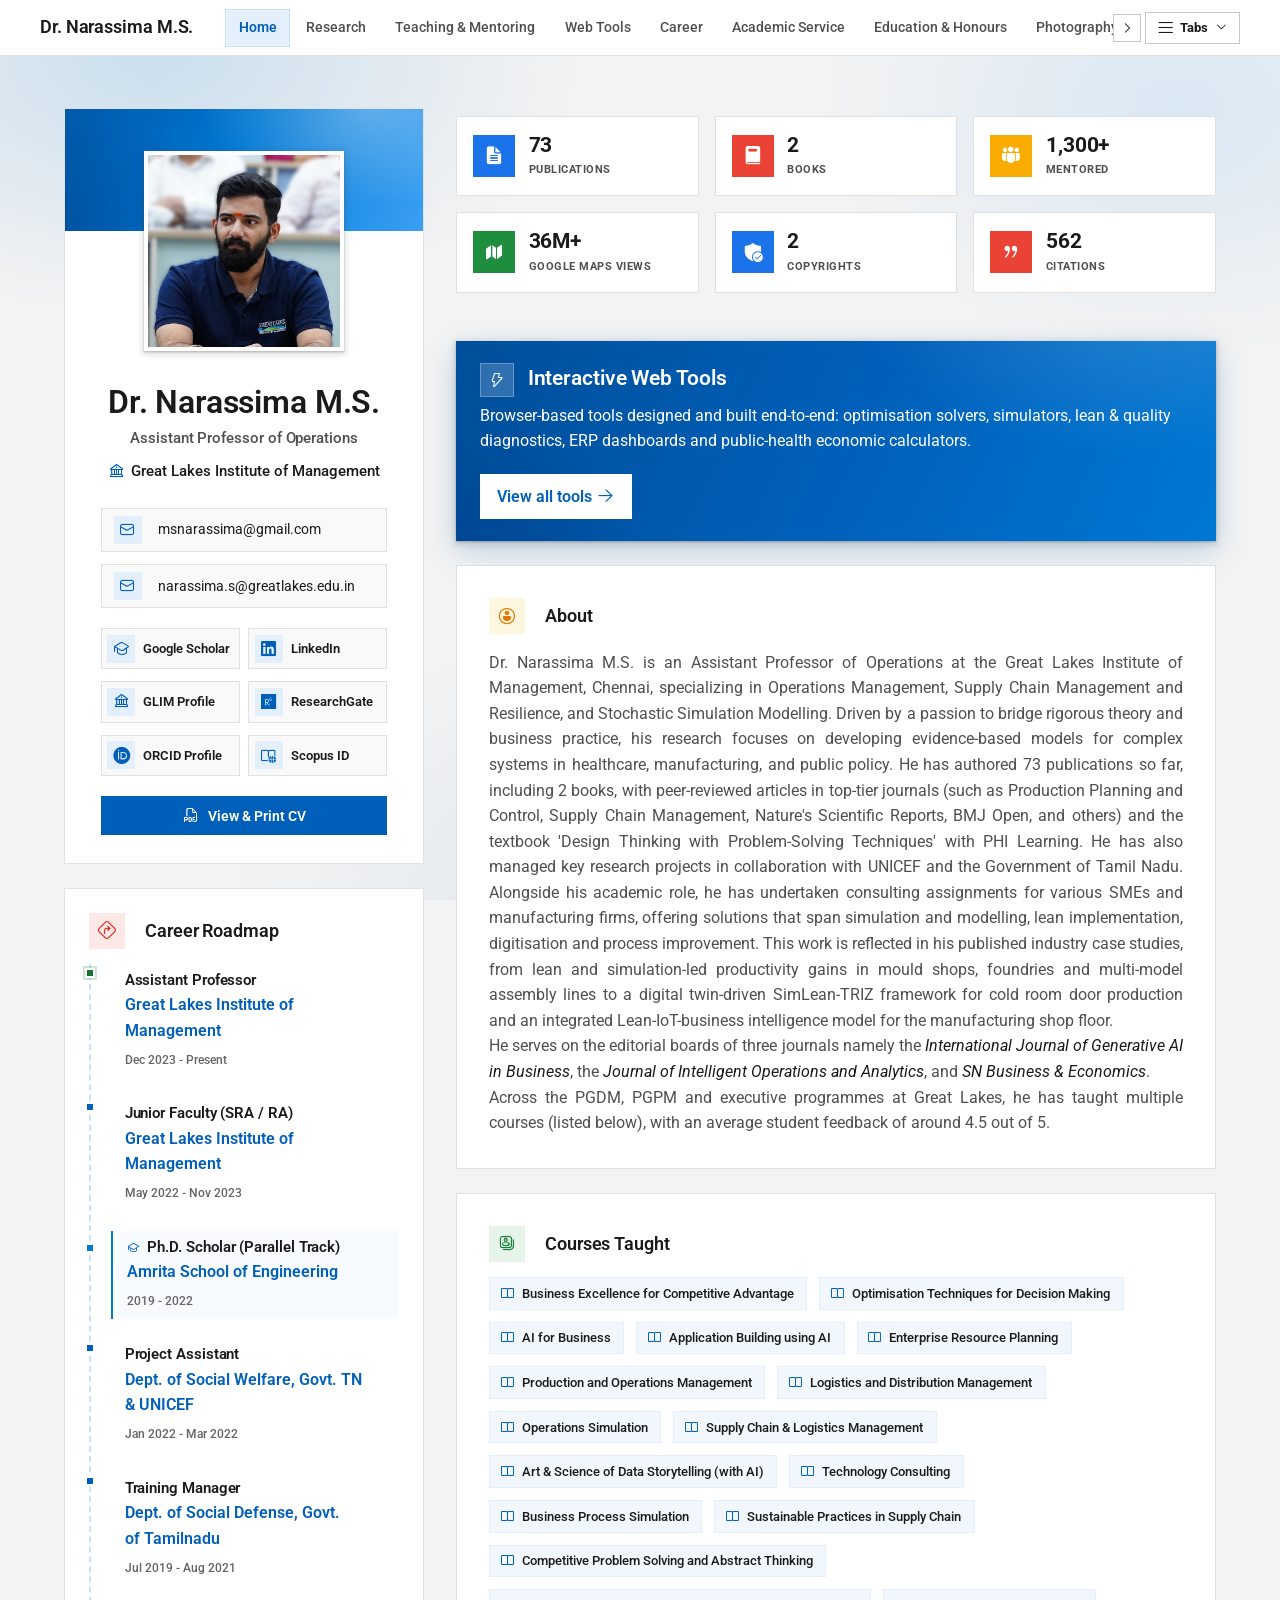
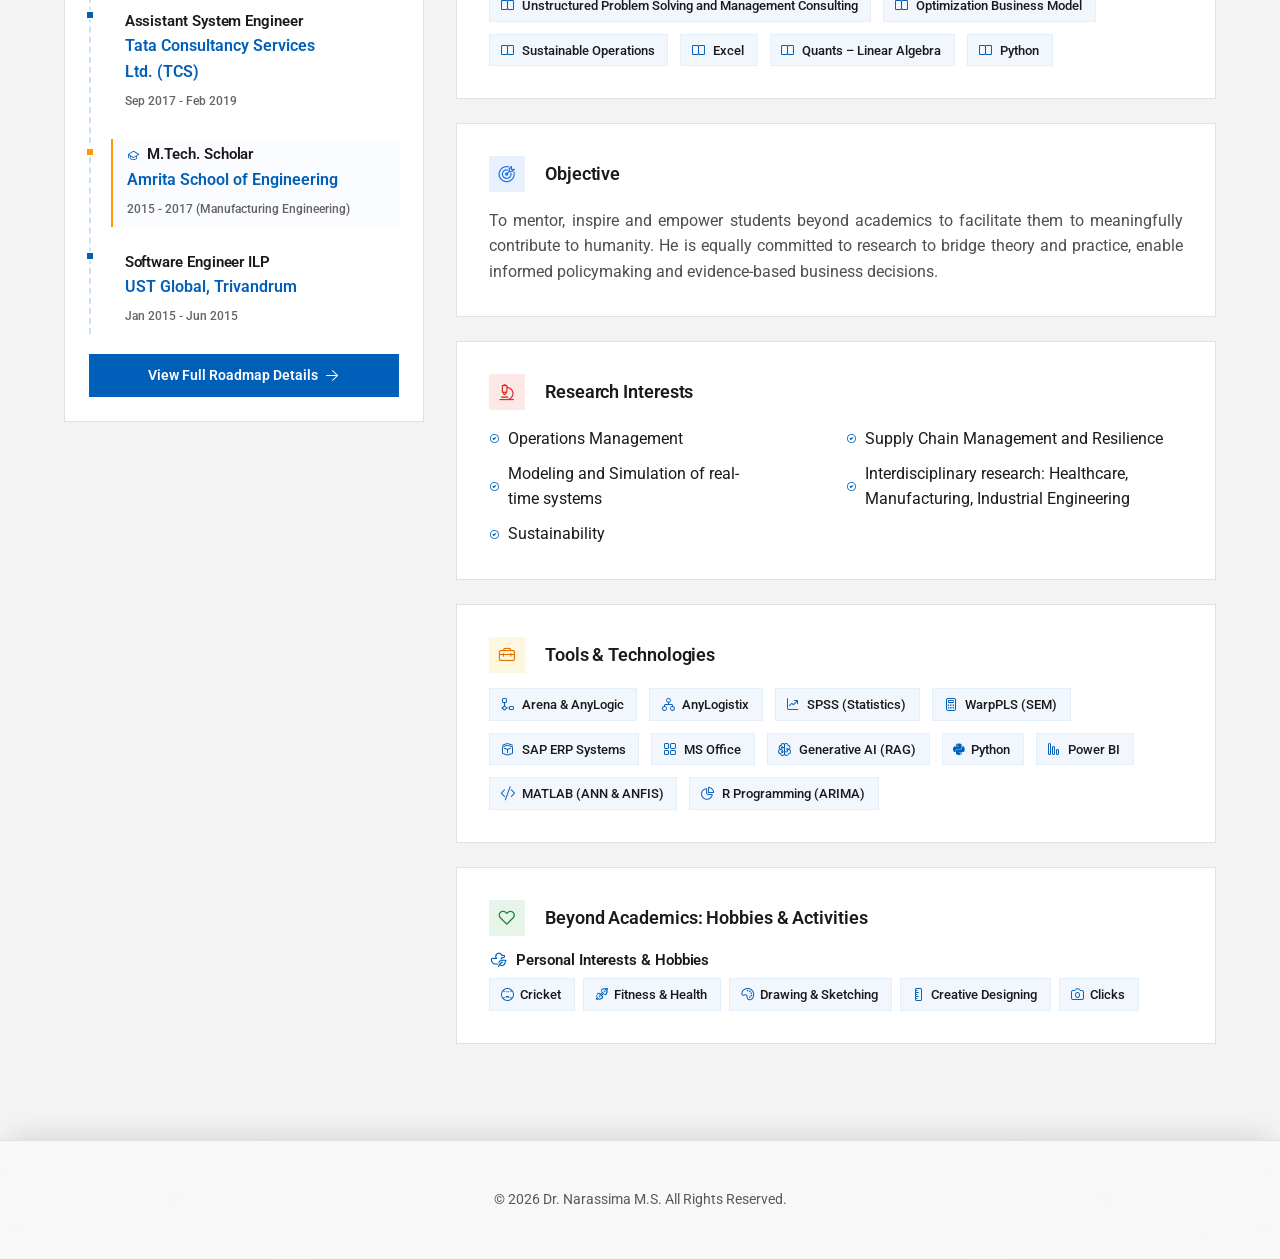
==== index.html @ 10394119 "Regroup header tabs: Teaching & Mentoring, Career, Academic Service, Education & Honours, Photograph" ====
<!DOCTYPE html>
<html lang="en">
<head>
    <meta charset="UTF-8">
    <meta name="viewport" content="width=device-width, initial-scale=1.0">
    <title>Dr. Narassima M.S. | Assistant Professor of Operations | Great Lakes Institute of Management</title>
    <meta name="description" content="Official academic website and profile of Dr. Narassima M.S. (Professor Narassima), Assistant Professor of Operations &amp; Decision Sciences at Great Lakes Institute of Management. Browse research, publications, interactive web tools and teaching portfolios.">
    <meta name="keywords" content="Narassima great lakes, Narassima MS, Professor Narassima, Narassima operations, Dr. Narassima M.S., Great Lakes Institute of Management, Assistant Professor, Operations Management, Decision Sciences, Academic Website, Professional Profile, Research, Publications, Simulations, Interactive Web Tools">
    <meta name="author" content="Dr. Narassima M.S.">
    <meta name="robots" content="index, follow">
    <link rel="canonical" href="https://narassima.github.io/Profile/">
    
    <!-- Open Graph / Facebook -->
    <meta property="og:type" content="website">
    <meta property="og:url" content="https://narassima.github.io/Profile/">
    <meta property="og:title" content="Dr. Narassima M.S. | Assistant Professor of Operations | Great Lakes Institute of Management">
    <meta property="og:description" content="Official academic website and profile of Dr. Narassima M.S. (Professor Narassima), Assistant Professor of Operations &amp; Decision Sciences at Great Lakes Institute of Management. Browse research, publications, interactive web tools and teaching portfolios.">
    <meta property="og:image" content="https://narassima.github.io/Profile/assets/img/profile.jpg">
    <meta property="og:image:width" content="680">
    <meta property="og:image:height" content="680">
    <meta property="og:image:alt" content="Portrait of Dr. Narassima M.S.">
    <meta property="og:site_name" content="Dr. Narassima M.S. Profile">

    <!-- Twitter / X (reads name=, not property=; "summary" suits the square 680 x 680 portrait) -->
    <meta name="twitter:card" content="summary">
    <meta name="twitter:url" content="https://narassima.github.io/Profile/">
    <meta name="twitter:title" content="Dr. Narassima M.S. | Assistant Professor of Operations | Great Lakes Institute of Management">
    <meta name="twitter:description" content="Official academic profile of Dr. Narassima M.S. (Professor Narassima), Assistant Professor of Operations &amp; Decision Sciences at Great Lakes Institute of Management. Browse research, publications, interactive web tools and teaching portfolios.">
    <meta name="twitter:image" content="https://narassima.github.io/Profile/assets/img/profile.jpg">
    <meta name="twitter:image:alt" content="Portrait of Dr. Narassima M.S.">

    <!-- Google Fonts - Premium Typography -->
    <link rel="preconnect" href="https://fonts.googleapis.com">
    <link rel="preconnect" href="https://fonts.gstatic.com" crossorigin>
    <link href="https://fonts.googleapis.com/css2?family=Roboto:ital,wght@0,300;0,400;0,500;0,700;1,400&family=Roboto+Slab:wght@300;400;500;700&display=swap" rel="stylesheet">
    <!-- FontAwesome for icons -->
    <link rel="stylesheet" href="https://cdnjs.cloudflare.com/ajax/libs/font-awesome/6.4.0/css/all.min.css">
    <!-- Custom CSS -->
    <link rel="stylesheet" href="css/style.css?v=4.0.0">
    <!-- Redesign layer (loaded last; remove this line to revert) -->
    <link rel="stylesheet" href="css/redesign.css?v=2.4.5">
    <!-- Fluent layer: Windows 11 / Microsoft Fluent 2 look (remove this line, or the theme-fluent body class, to revert) -->
    <link rel="stylesheet" href="css/fluent.css?v=1.6.1">
    <link rel="stylesheet" href="css/fluent-icons.css?v=1.0.0">
    <meta name="theme-color" content="#0078D4">

    <!-- JSON-LD Structured Data for Google Search -->
    <script type="application/ld+json">
    {
      "@context": "https://schema.org",
      "@graph": [
        {
          "@type": "Person",
          "@id": "https://narassima.github.io/Profile/#person",
          "name": "Dr. Narassima M.S.",
          "givenName": "Narassima",
          "familyName": "M.S.",
          "alternateName": [
            "Narassima MS",
            "Professor Narassima",
            "Prof. Narassima",
            "Narassima Operations",
            "Dr. Narassima",
            "Narassima Great Lakes"
          ],
          "honorificPrefix": "Dr.",
          "jobTitle": "Assistant Professor of Operations & Decision Sciences",
          "worksFor": {
            "@type": "EducationalOrganization",
            "name": "Great Lakes Institute of Management",
            "sameAs": "https://www.greatlakes.edu.in/"
          },
          "url": "https://narassima.github.io/Profile/",
          "sameAs": [
            "https://www.linkedin.com/in/narassima/",
            "https://scholar.google.com/citations?user=RDFCAzYAAAAJ&hl=en",
            "https://www.greatlakes.edu.in/chennai/faculty/narassima-m-s",
            "https://www.researchgate.net/profile/Narassima-M-S",
            "https://orcid.org/0000-0002-4113-430X",
            "https://www.scopus.com/authid/detail.uri?authorId=57193504360",
            "https://github.com/narassima"
          ],
          "knowsAbout": [
            "Operations Management",
            "Decision Sciences",
            "Supply Chain Management",
            "System Dynamics",
            "Business Analytics",
            "Operations Research",
            "Simulation Modelling",
            "Healthcare Operations",
            "Health Economics"
          ],
          "description": "Assistant Professor of Operations & Decision Sciences at Great Lakes Institute of Management specializing in Operations Management, Decision Sciences, and Analytics."
        },
        {
          "@type": "WebSite",
          "@id": "https://narassima.github.io/Profile/#website",
          "url": "https://narassima.github.io/Profile/",
          "name": "Dr. Narassima M.S. | Academic Website & Profile",
          "description": "Official academic website and professional profile of Dr. Narassima M.S., Assistant Professor of Operations at Great Lakes Institute of Management.",
          "publisher": {
            "@id": "https://narassima.github.io/Profile/#person"
          }
        },
        {
          "@type": "ProfilePage",
          "@id": "https://narassima.github.io/Profile/#webpage",
          "url": "https://narassima.github.io/Profile/",
          "name": "Dr. Narassima M.S. Profile",
          "isPartOf": {
            "@id": "https://narassima.github.io/Profile/#website"
          },
          "mainEntity": {
            "@id": "https://narassima.github.io/Profile/#person"
          }
        }
      ]
    }
    </script>
</head>
<body class="theme-editorial theme-fluent">
    <!-- Academic/Operations Background Decorations -->
    <div class="academic-bg-decorations" aria-hidden="true">
        <!-- LEFT COLUMN ICONS -->
        <!-- Pen -->
        <div class="decor-item icon-decor" style="top: 6%; left: 1.5%; transform: rotate(-15deg); font-size: 2.2rem; color: #0050ef;">
            <i class="fas fa-pen-fancy"></i>
        </div>
        <!-- Factory/Operations -->
        <div class="decor-item icon-decor" style="top: 14%; left: 3%; transform: rotate(20deg); font-size: 2.4rem; color: #0050ef;">
            <i class="fas fa-industry"></i>
        </div>
        <!-- Graduation Cap -->
        <div class="decor-item icon-decor" style="top: 22%; left: 1%; transform: rotate(-5deg); font-size: 2.6rem; color: #0050ef;">
            <i class="fas fa-graduation-cap"></i>
        </div>
        <!-- Decision network -->
        <div class="decor-item icon-decor" style="top: 30%; left: 2.5%; transform: rotate(30deg); font-size: 2.5rem; color: #0050ef;">
            <i class="fas fa-share-nodes"></i>
        </div>
        <!-- Lightbulb -->
        <div class="decor-item icon-decor" style="top: 38%; left: 1.5%; transform: rotate(-25deg); font-size: 2.2rem; color: #0050ef;">
            <i class="fas fa-lightbulb"></i>
        </div>
        <!-- Pencil -->
        <div class="decor-item icon-decor" style="top: 46%; left: 3%; transform: rotate(15deg); font-size: 2.3rem; color: #0050ef;">
            <i class="fas fa-pencil"></i>
        </div>
        <!-- University Building -->
        <div class="decor-item icon-decor" style="top: 54%; left: 2%; transform: rotate(-10deg); font-size: 2.4rem; color: #0050ef;">
            <i class="fas fa-building"></i>
        </div>

        <!-- RIGHT COLUMN ICONS -->
        <!-- Truck/Logistics -->
        <div class="decor-item icon-decor" style="top: 8%; right: 2%; transform: rotate(10deg); font-size: 2.5rem; color: #0050ef;">
            <i class="fas fa-truck"></i>
        </div>
        <!-- Research/Book -->
        <div class="decor-item icon-decor" style="top: 16%; right: 1%; transform: rotate(-10deg); font-size: 2.4rem; color: #0050ef;">
            <i class="fas fa-book-open"></i>
        </div>
        <!-- Chart/Analytics -->
        <div class="decor-item icon-decor" style="top: 24%; right: 2.5%; transform: rotate(15deg); font-size: 2.3rem; color: #0050ef;">
            <i class="fas fa-chart-line"></i>
        </div>
        <!-- Gears/Operations -->
        <div class="decor-item icon-decor" style="top: 32%; right: 1.5%; transform: rotate(-20deg); font-size: 2.5rem; color: #0050ef;">
            <i class="fas fa-cogs"></i>
        </div>
        <!-- Envelope/Mail -->
        <div class="decor-item icon-decor" style="top: 40%; right: 3%; transform: rotate(5deg); font-size: 2.2rem; color: #0050ef;">
            <i class="fas fa-envelope"></i>
        </div>
        <!-- Wrench/Tools -->
        <div class="decor-item icon-decor" style="top: 48%; right: 2%; transform: rotate(25deg); font-size: 2.4rem; color: #0050ef;">
            <i class="fas fa-wrench"></i>
        </div>
        <!-- Academic Award -->
        <div class="decor-item icon-decor" style="top: 56%; right: 1.5%; transform: rotate(-15deg); font-size: 2.3rem; color: #0050ef;">
            <i class="fas fa-award"></i>
        </div>
    </div>
    <!-- Navbar -->
    <header class="navbar">
        <div class="nav-container">
            <a href="#home" class="nav-logo">Dr. Narassima M.S.</a>
            
            <div class="nav-scroll-container">
                <button class="nav-scroll-btn scroll-left" id="nav-scroll-left" aria-label="Scroll left">
                    <i class="fas fa-chevron-left"></i>
                </button>
                <nav class="nav-links" id="nav-links-scrollable">
                    <a href="#home" class="nav-link active" data-target="home">Home</a>
                    <a href="#publications" class="nav-link" data-target="publications">Research</a>
                    <a href="#teaching" class="nav-link" data-target="teaching">Teaching &amp; Mentoring</a>
                    <a href="#materials" class="nav-link" data-target="materials">Web Tools</a>
                    <a href="#experience" class="nav-link" data-target="experience">Career</a>
                    <a href="#service" class="nav-link" data-target="service">Academic Service</a>
                    <a href="#education" class="nav-link" data-target="education">Education &amp; Honours</a>
                    <a href="#gallery" class="nav-link" data-target="gallery">Photography</a>
                </nav>
                <button class="nav-scroll-btn scroll-right" id="nav-scroll-right" aria-label="Scroll right">
                    <i class="fas fa-chevron-right"></i>
                </button>
            </div>

            <div class="nav-right-actions" style="position: relative;">
                <div class="nav-dropdown-wrapper" style="position: relative; display: inline-block;">
                    <button class="mobile-menu-btn" id="tabs-dropdown-toggle" aria-label="Toggle all tabs" style="display: flex; align-items: center; justify-content: center; background: none; border: 1px solid rgba(15, 23, 42, 0.08); padding: 0.4rem 0.6rem; color: var(--text-primary); cursor: pointer; font-size: 0.92rem; font-weight: 600; gap: 0.35rem; height: 32px; border-radius: 0;">
                        <i class="fas fa-bars"></i> <span class="btn-text" style="font-size: 0.82rem; font-weight: 700; font-family: var(--font-main);">Tabs</span> <i class="fas fa-chevron-down" style="font-size: 0.7rem;"></i>
                    </button>
                    <div class="nav-dropdown-menu" id="nav-dropdown-menu" style="display: none; position: absolute; right: 0; top: calc(100% + 5px); background: var(--surface-color); border: 2px solid var(--border-color); box-shadow: var(--shadow-md); z-index: 1000; min-width: 200px; padding: 0.5rem 0; border-radius: 0;">
                        <a href="#home" class="dropdown-link active" data-target="home" style="display: block; padding: 0.6rem 1.2rem; text-decoration: none; color: var(--text-primary); font-size: 0.82rem; font-weight: 600; transition: var(--transition); border-left: 3px solid transparent; font-family: var(--font-main);">Home</a>
                        <a href="#publications" class="dropdown-link" data-target="publications" style="display: block; padding: 0.6rem 1.2rem; text-decoration: none; color: var(--text-primary); font-size: 0.82rem; font-weight: 600; transition: var(--transition); border-left: 3px solid transparent; font-family: var(--font-main);">Research</a>
                        <a href="#teaching" class="dropdown-link" data-target="teaching" style="display: block; padding: 0.6rem 1.2rem; text-decoration: none; color: var(--text-primary); font-size: 0.82rem; font-weight: 600; transition: var(--transition); border-left: 3px solid transparent; font-family: var(--font-main);">Teaching &amp; Mentoring</a>
                        <a href="#materials" class="dropdown-link" data-target="materials" style="display: block; padding: 0.6rem 1.2rem; text-decoration: none; color: var(--text-primary); font-size: 0.82rem; font-weight: 600; transition: var(--transition); border-left: 3px solid transparent; font-family: var(--font-main);">Web Tools</a>
                        <a href="#experience" class="dropdown-link" data-target="experience" style="display: block; padding: 0.6rem 1.2rem; text-decoration: none; color: var(--text-primary); font-size: 0.82rem; font-weight: 600; transition: var(--transition); border-left: 3px solid transparent; font-family: var(--font-main);">Career</a>
                        <a href="#service" class="dropdown-link" data-target="service" style="display: block; padding: 0.6rem 1.2rem; text-decoration: none; color: var(--text-primary); font-size: 0.82rem; font-weight: 600; transition: var(--transition); border-left: 3px solid transparent; font-family: var(--font-main);">Academic Service</a>
                        <a href="#education" class="dropdown-link" data-target="education" style="display: block; padding: 0.6rem 1.2rem; text-decoration: none; color: var(--text-primary); font-size: 0.82rem; font-weight: 600; transition: var(--transition); border-left: 3px solid transparent; font-family: var(--font-main);">Education &amp; Honours</a>
                        <a href="#gallery" class="dropdown-link" data-target="gallery" style="display: block; padding: 0.6rem 1.2rem; text-decoration: none; color: var(--text-primary); font-size: 0.82rem; font-weight: 600; transition: var(--transition); border-left: 3px solid transparent; font-family: var(--font-main);">Photography</a>
                    </div>
                </div>
            </div>
        </div>
    </header>

    <main class="main-content">
    
        <!-- Home Section -->
        <section id="home" class="page-section active-section">
            <div class="hero-container">
                <div class="hero-sidebar" style="display: flex; flex-direction: column; gap: 1.5rem;">
                    <div class="hero-profile glass-card" style="height: fit-content;">
                        <div class="hero-image-wrapper" style="margin-top: 1.5rem; z-index: 2; position: relative; border-width: 4px;">
                            <img src="assets/img/profile.jpg?v=3" alt="Dr. Narassima M.S., Assistant Professor of Operations at Great Lakes Institute of Management" class="profile-img">
                        </div>
                        <div class="hero-text">
                            <h1 class="hero-name" style="margin-top: 0.5rem;">Dr. Narassima M.S.</h1>
                            <h2 class="hero-title">Assistant Professor of Operations</h2>
                            <p class="hero-institution"><i class="fas fa-university"></i> Great Lakes Institute of Management</p>
                            <div class="hero-contact" style="display: flex; flex-direction: column; gap: 0.75rem; width: 100%;">
                                <span class="contact-item" data-copy="msnarassima@gmail.com" role="button" tabindex="0" title="Click to copy" style="cursor: pointer; display: inline-flex; align-items: center; gap: 0.5rem; width: 100%;"><i class="fas fa-envelope" style="color: #ea4335;"></i> msnarassima@gmail.com</span>
                                <span class="contact-item" data-copy="narassima.s@greatlakes.edu.in" role="button" tabindex="0" title="Click to copy" style="cursor: pointer; display: inline-flex; align-items: center; gap: 0.5rem; width: 100%;"><i class="fas fa-envelope" style="color: #ea4335;"></i> narassima.s@greatlakes.edu.in</span>
                                
                                <div class="profile-ids-grid" style="display: grid; grid-template-columns: repeat(2, 1fr); gap: 0.75rem 0.5rem; width: 100%; margin-top: 0.5rem;">
                                    <a href="https://scholar.google.com/citations?user=RDFCAzYAAAAJ&hl=en" target="_blank" style="display: inline-flex; align-items: center; gap: 0.5rem; font-size: 0.85rem;"><i class="fas fa-graduation-cap" style="color: #4285F4;"></i> Google Scholar</a>
                                    <a href="https://www.linkedin.com/in/narassima/" target="_blank" style="display: inline-flex; align-items: center; gap: 0.5rem; font-size: 0.85rem;"><i class="fab fa-linkedin" style="color: #0077b5;"></i> LinkedIn</a>
                                    <a href="https://www.greatlakes.edu.in/chennai/faculty/narassima-m-s" target="_blank" style="display: inline-flex; align-items: center; gap: 0.5rem; font-size: 0.85rem;"><i class="fas fa-university" style="color: #004b87;"></i> GLIM Profile</a>
                                    <a href="https://www.researchgate.net/profile/Narassima-M-S" target="_blank" style="display: inline-flex; align-items: center; gap: 0.5rem; font-size: 0.85rem;"><i class="fab fa-researchgate" style="color: #00ccbb;"></i> ResearchGate</a>
                                    <a href="https://orcid.org/0000-0002-4113-430X" target="_blank" style="display: inline-flex; align-items: center; gap: 0.5rem; font-size: 0.85rem;"><i class="fab fa-orcid" style="color: #A6CE39;"></i> ORCID Profile</a>
                                    <a href="https://www.scopus.com/authid/detail.uri?authorId=57193504360" target="_blank" style="display: inline-flex; align-items: center; gap: 0.5rem; font-size: 0.85rem;"><i class="fas fa-book-reader" style="color: #FF7F00;"></i> Scopus ID</a>
                                </div>
                                <button id="view-cv-btn" class="btn-primary-cv"><i class="fas fa-file-pdf"></i> View & Print CV</button>
                            </div>
                        </div>
                    </div>

                    <!-- Career Roadmap -->
                    <div class="glass-card detail-card slide-up" style="animation-delay: 0.15s; padding: 1.5rem;">
                        <div class="card-header" style="margin-bottom: 1.25rem;">
                            <i class="fas fa-route" style="color: var(--primary-color);"></i>
                            <h3 style="font-size: 1.15rem; font-weight: 700;">Career Roadmap</h3>
                        </div>
                        
                        <div class="mini-timeline" style="position: relative; padding-left: 1.5rem; border-left: 2px dashed rgba(26, 115, 232, 0.25); display: flex; flex-direction: column; gap: 1.25rem; margin-bottom: 1.25rem;">
                            
                            <!-- Step 1 -->
                            <div class="mini-timeline-item" style="position: relative;">
                                <div style="position: absolute; left: -1.9rem; top: 0.25rem; width: 10px; height: 10px; border-radius: 50%; background: #137333; border: 2px solid var(--surface-color); box-shadow: 0 0 0 2px rgba(19, 115, 51, 0.2);"></div>
                                <h4 style="font-size: 0.95rem; font-weight: 700; color: var(--text-primary); margin: 0 0 0.15rem;">Assistant Professor</h4>
                                <p style="font-size: 0.85rem; color: var(--primary-color); font-weight: 600; margin: 0 0 0.15rem;">Great Lakes Institute of Management</p>
                                <span style="font-size: 0.75rem; color: var(--text-secondary); font-weight: 500;">Dec 2023 - Present</span>
                            </div>

                            <!-- Step 2 -->
                            <div class="mini-timeline-item" style="position: relative;">
                                <div style="position: absolute; left: -1.9rem; top: 0.25rem; width: 10px; height: 10px; border-radius: 50%; background: var(--primary-color); border: 2px solid var(--surface-color);"></div>
                                <h4 style="font-size: 0.95rem; font-weight: 700; color: var(--text-primary); margin: 0 0 0.15rem;">Junior Faculty (SRA / RA)</h4>
                                <p style="font-size: 0.85rem; color: var(--primary-color); font-weight: 600; margin: 0 0 0.15rem;">Great Lakes Institute of Management</p>
                                <span style="font-size: 0.75rem; color: var(--text-secondary); font-weight: 500;">May 2022 - Nov 2023</span>
                            </div>

                            <!-- Step 3 (Parallel PhD Track) -->
                            <div class="mini-timeline-item" style="position: relative; background: rgba(26, 115, 232, 0.03); border-radius: 8px; padding: 0.5rem 0.5rem 0.5rem 0; margin-left: -0.25rem; border-left: 2px solid #0078D4;">
                                <div style="position: absolute; left: -1.75rem; top: 0.75rem; width: 10px; height: 10px; border-radius: 50%; background: #0078D4; border: 2px solid var(--surface-color);"></div>
                                <h4 style="font-size: 0.95rem; font-weight: 700; color: var(--text-primary); margin: 0 0 0.15rem; padding-left: 0.25rem;"><i class="fas fa-graduation-cap" style="color: #0078D4; font-size: 0.8rem; margin-right: 0.25rem;"></i> Ph.D. Scholar (Parallel Track)</h4>
                                <p style="font-size: 0.85rem; color: var(--primary-color); font-weight: 600; margin: 0 0 0.15rem; padding-left: 0.25rem;">Amrita School of Engineering</p>
                                <span style="font-size: 0.75rem; color: var(--text-secondary); font-weight: 500; padding-left: 0.25rem;">2019 - 2022</span>
                            </div>

                            <!-- Step 4 -->
                            <div class="mini-timeline-item" style="position: relative;">
                                <div style="position: absolute; left: -1.9rem; top: 0.25rem; width: 10px; height: 10px; border-radius: 50%; background: var(--primary-color); border: 2px solid var(--surface-color);"></div>
                                <h4 style="font-size: 0.95rem; font-weight: 700; color: var(--text-primary); margin: 0 0 0.15rem;">Project Assistant</h4>
                                <p style="font-size: 0.85rem; color: var(--primary-color); font-weight: 600; margin: 0 0 0.15rem;">Dept. of Social Welfare, Govt. TN & UNICEF</p>
                                <span style="font-size: 0.75rem; color: var(--text-secondary); font-weight: 500;">Jan 2022 - Mar 2022</span>
                            </div>

                            <!-- Step 5 -->
                            <div class="mini-timeline-item" style="position: relative;">
                                <div style="position: absolute; left: -1.9rem; top: 0.25rem; width: 10px; height: 10px; border-radius: 50%; background: var(--primary-color); border: 2px solid var(--surface-color);"></div>
                                <h4 style="font-size: 0.95rem; font-weight: 700; color: var(--text-primary); margin: 0 0 0.15rem;">Training Manager</h4>
                                <p style="font-size: 0.85rem; color: var(--primary-color); font-weight: 600; margin: 0 0 0.15rem;">Dept. of Social Defense, Govt. of Tamilnadu</p>
                                <span style="font-size: 0.75rem; color: var(--text-secondary); font-weight: 500;">Jul 2019 - Aug 2021</span>
                            </div>

                            <!-- Step 6 -->
                            <div class="mini-timeline-item" style="position: relative;">
                                <div style="position: absolute; left: -1.9rem; top: 0.25rem; width: 10px; height: 10px; border-radius: 50%; background: var(--primary-color); border: 2px solid var(--surface-color);"></div>
                                <h4 style="font-size: 0.95rem; font-weight: 700; color: var(--text-primary); margin: 0 0 0.15rem;">Assistant System Engineer</h4>
                                <p style="font-size: 0.85rem; color: var(--primary-color); font-weight: 600; margin: 0 0 0.15rem;">Tata Consultancy Services Ltd. (TCS)</p>
                                <span style="font-size: 0.75rem; color: var(--text-secondary); font-weight: 500;">Sep 2017 - Feb 2019</span>
                            </div>

                            <!-- Step 7 (M.Tech. Scholar) -->
                            <div class="mini-timeline-item" style="position: relative; background: rgba(26, 115, 232, 0.02); border-radius: 8px; padding: 0.25rem 0.25rem 0.25rem 0; margin-left: -0.25rem; border-left: 2px solid #ff9900;">
                                <div style="position: absolute; left: -1.75rem; top: 0.5rem; width: 10px; height: 10px; border-radius: 50%; background: #ff9900; border: 2px solid var(--surface-color);"></div>
                                <h4 style="font-size: 0.95rem; font-weight: 700; color: var(--text-primary); margin: 0 0 0.15rem; padding-left: 0.25rem;"><i class="fas fa-graduation-cap" style="color: #ff9900; font-size: 0.8rem; margin-right: 0.25rem;"></i> M.Tech. Scholar</h4>
                                <p style="font-size: 0.85rem; color: var(--primary-color); font-weight: 600; margin: 0 0 0.15rem; padding-left: 0.25rem;">Amrita School of Engineering</p>
                                <span style="font-size: 0.75rem; color: var(--text-secondary); font-weight: 500; padding-left: 0.25rem;">2015 - 2017 (Manufacturing Engineering)</span>
                            </div>

                            <!-- Step 8 -->
                            <div class="mini-timeline-item" style="position: relative;">
                                <div style="position: absolute; left: -1.9rem; top: 0.25rem; width: 10px; height: 10px; border-radius: 50%; background: var(--primary-color); border: 2px solid var(--surface-color);"></div>
                                <h4 style="font-size: 0.95rem; font-weight: 700; color: var(--text-primary); margin: 0 0 0.15rem;">Software Engineer ILP</h4>
                                <p style="font-size: 0.85rem; color: var(--primary-color); font-weight: 600; margin: 0 0 0.15rem;">UST Global, Trivandrum</p>
                                <span style="font-size: 0.75rem; color: var(--text-secondary); font-weight: 500;">Jan 2015 - Jun 2015</span>
                            </div>

                        </div>
                        
                        <a href="#experience" onclick="document.querySelector('[data-target=\'experience\']').click();" class="rd-btn-primary" style="display: flex; align-items: center; justify-content: center; width: 100%; padding: 0.6rem; font-size: 0.85rem; font-weight: 600; text-decoration: none;">
                            View Full Roadmap Details <i class="fas fa-arrow-right" style="margin-left: 0.35rem;"></i>
                        </a>
                    </div>
                </div>

                <div class="hero-details">
                    <!-- Resized Academic Impact Dashboard -->
                    <div style="display: grid; grid-template-columns: repeat(auto-fit, minmax(180px, 1fr)); gap: 1rem; width: 100%; margin-top: 0.5rem; margin-bottom: 1.5rem;">
                        <!-- Card 1 -->
                        <div class="glass-card stat-card">
                            <div class="stat-icon-badge" style="background: rgba(26, 115, 232, 0.1); color: #1a73e8;">
                                <i class="fas fa-file-invoice"></i>
                            </div>
                            <div>
                                <h4 class="stat-number" data-target="73" style="font-size: 1.3rem; font-weight: 800; color: var(--text-primary); margin: 0; line-height: 1.2;">73</h4>
                                <p style="font-size: 0.7rem; color: var(--text-secondary); font-weight: 700; margin: 0.15rem 0 0; text-transform: uppercase; letter-spacing: 0.5px;">Publications</p>
                            </div>
                        </div>

                        <!-- Card 2 -->
                        <div class="glass-card stat-card">
                            <div class="stat-icon-badge" style="background: rgba(249, 171, 0, 0.1); color: #f9ab00;">
                                <i class="fas fa-book"></i>
                            </div>
                            <div>
                                <h4 class="stat-number" data-target="2" style="font-size: 1.3rem; font-weight: 800; color: var(--text-primary); margin: 0; line-height: 1.2;">2</h4>
                                <p style="font-size: 0.7rem; color: var(--text-secondary); font-weight: 700; margin: 0.15rem 0 0; text-transform: uppercase; letter-spacing: 0.5px;">Books</p>
                            </div>
                        </div>

                        <!-- Card 3 -->
                        <div class="glass-card stat-card">
                            <div class="stat-icon-badge" style="background: rgba(19, 115, 51, 0.1); color: #137333;">
                                <i class="fas fa-users"></i>
                            </div>
                            <div>
                                <h4 class="stat-number" data-target="1300" data-suffix="+" style="font-size: 1.3rem; font-weight: 800; color: var(--text-primary); margin: 0; line-height: 1.2;">1,300+</h4>
                                <p style="font-size: 0.7rem; color: var(--text-secondary); font-weight: 700; margin: 0.15rem 0 0; text-transform: uppercase; letter-spacing: 0.5px;">Mentored</p>
                            </div>
                        </div>

                        <!-- Card 4 -->
                        <div class="glass-card stat-card">
                            <div class="stat-icon-badge" style="background: rgba(234, 67, 53, 0.1); color: #ea4335;">
                                <i class="fas fa-map-marked-alt"></i>
                            </div>
                            <div>
                                <h4 class="stat-number" data-target="36" data-suffix="M+" style="font-size: 1.3rem; font-weight: 800; color: var(--text-primary); margin: 0; line-height: 1.2;">36M+</h4>
                                <p style="font-size: 0.7rem; color: var(--text-secondary); font-weight: 700; margin: 0.15rem 0 0; text-transform: uppercase; letter-spacing: 0.5px;">Google Maps Views</p>
                            </div>
                        </div>

                        <!-- Card 5 -->
                        <div class="glass-card stat-card">
                            <div class="stat-icon-badge" style="background: rgba(139, 92, 246, 0.1); color: #8b5cf6;">
                                <i class="fas fa-copyright"></i>
                            </div>
                            <div>
                                <h4 class="stat-number" data-target="2" style="font-size: 1.3rem; font-weight: 800; color: var(--text-primary); margin: 0; line-height: 1.2;">2</h4>
                                <p style="font-size: 0.7rem; color: var(--text-secondary); font-weight: 700; margin: 0.15rem 0 0; text-transform: uppercase; letter-spacing: 0.5px;">Copyrights</p>
                            </div>
                        </div>

                        <!-- Card 6 -->
                        <div class="glass-card stat-card">
                            <div class="stat-icon-badge" style="background: rgba(16, 185, 129, 0.1); color: #10b981;">
                                <i class="fas fa-quote-right"></i>
                            </div>
                            <div>
                                <h4 id="scholar-citations" class="stat-number" data-target="562" style="font-size: 1.3rem; font-weight: 800; color: var(--text-primary); margin: 0; line-height: 1.2;">562</h4>
                                <p style="font-size: 0.7rem; color: var(--text-secondary); font-weight: 700; margin: 0.15rem 0 0; text-transform: uppercase; letter-spacing: 0.5px;">Citations</p>
                            </div>
                        </div>
                    </div>

                    <!-- Interactive Tools & Simulations -->
                    <div class="home-sim-band">
                        <div class="home-sim-band-head">
                            <div>
                                <h2><i class="fas fa-bolt"></i> Interactive Web Tools</h2>
                                <p>Browser-based tools designed and built end-to-end: optimisation solvers, simulators, lean &amp; quality diagnostics, ERP dashboards and public-health economic calculators.</p>
                            </div>
                            <a href="#materials" class="rd-btn-primary" onclick="document.querySelector('[data-target=\'materials\']').click(); return false;">View all tools <i class="fas fa-arrow-right"></i></a>
                        </div>
                    </div>

                    <div class="glass-card detail-card">
                        <div class="card-header">
                            <i class="fas fa-user-circle"></i>
                            <h3>About</h3>
                        </div>
                        <p>Dr. Narassima M.S. is an Assistant Professor of Operations at the Great Lakes Institute of Management, Chennai, specializing in Operations Management, Supply Chain Management and Resilience, and Stochastic Simulation Modelling. Driven by a passion to bridge rigorous theory and business practice, his research focuses on developing evidence-based models for complex systems in healthcare, manufacturing, and public policy. He has authored 73 publications so far, including 2 books, with peer-reviewed articles in top-tier journals (such as Production Planning and Control, Supply Chain Management, Nature's Scientific Reports, BMJ Open, and others) and the textbook 'Design Thinking with Problem-Solving Techniques' with PHI Learning. He has also managed key research projects in collaboration with UNICEF and the Government of Tamil Nadu. Alongside his academic role, he has undertaken consulting assignments for various SMEs and manufacturing firms, offering solutions that span simulation and modelling, lean implementation, digitisation and process improvement. This work is reflected in his published industry case studies, from lean and simulation-led productivity gains in mould shops, foundries and multi-model assembly lines to a digital twin-driven SimLean-TRIZ framework for cold room door production and an integrated Lean-IoT-business intelligence model for the manufacturing shop floor.</p>
                        <p>He serves on the editorial boards of three journals namely the <em>International Journal of Generative AI in Business</em>, the <em>Journal of Intelligent Operations and Analytics</em>, and <em>SN Business &amp; Economics</em>.</p>
                        <p>Across the PGDM, PGPM and executive programmes at Great Lakes, he has taught multiple courses (listed below), with an average student feedback of around 4.5 out of 5.</p>
                    </div>

                    <div class="glass-card detail-card slide-up" style="animation-delay: 0.05s;">
                        <div class="card-header">
                            <i class="fas fa-chalkboard-teacher"></i>
                            <h3>Courses Taught</h3>
                        </div>
                        <div style="display: flex; flex-wrap: wrap; gap: 0.75rem; margin-top: 0.5rem;">
                            <span style="background: rgba(26, 115, 232, 0.08); color: var(--primary-color); padding: 0.35rem 0.75rem; border-radius: 15px; font-size: 0.85rem; font-weight: 600;"><i class="fas fa-book-open" style="margin-right: 0.25rem;"></i> Business Excellence for Competitive Advantage</span>
                            <span style="background: rgba(26, 115, 232, 0.08); color: var(--primary-color); padding: 0.35rem 0.75rem; border-radius: 15px; font-size: 0.85rem; font-weight: 600;"><i class="fas fa-book-open" style="margin-right: 0.25rem;"></i> Optimisation Techniques for Decision Making</span>
                            <span style="background: rgba(26, 115, 232, 0.08); color: var(--primary-color); padding: 0.35rem 0.75rem; border-radius: 15px; font-size: 0.85rem; font-weight: 600;"><i class="fas fa-book-open" style="margin-right: 0.25rem;"></i> AI for Business</span>
                            <span style="background: rgba(26, 115, 232, 0.08); color: var(--primary-color); padding: 0.35rem 0.75rem; border-radius: 15px; font-size: 0.85rem; font-weight: 600;"><i class="fas fa-book-open" style="margin-right: 0.25rem;"></i> Application Building using AI</span>
                            <span style="background: rgba(26, 115, 232, 0.08); color: var(--primary-color); padding: 0.35rem 0.75rem; border-radius: 15px; font-size: 0.85rem; font-weight: 600;"><i class="fas fa-book-open" style="margin-right: 0.25rem;"></i> Enterprise Resource Planning</span>
                            <span style="background: rgba(26, 115, 232, 0.08); color: var(--primary-color); padding: 0.35rem 0.75rem; border-radius: 15px; font-size: 0.85rem; font-weight: 600;"><i class="fas fa-book-open" style="margin-right: 0.25rem;"></i> Production and Operations Management</span>
                            <span style="background: rgba(26, 115, 232, 0.08); color: var(--primary-color); padding: 0.35rem 0.75rem; border-radius: 15px; font-size: 0.85rem; font-weight: 600;"><i class="fas fa-book-open" style="margin-right: 0.25rem;"></i> Logistics and Distribution Management</span>
                            <span style="background: rgba(26, 115, 232, 0.08); color: var(--primary-color); padding: 0.35rem 0.75rem; border-radius: 15px; font-size: 0.85rem; font-weight: 600;"><i class="fas fa-book-open" style="margin-right: 0.25rem;"></i> Operations Simulation</span>
                            <span style="background: rgba(26, 115, 232, 0.08); color: var(--primary-color); padding: 0.35rem 0.75rem; border-radius: 15px; font-size: 0.85rem; font-weight: 600;"><i class="fas fa-book-open" style="margin-right: 0.25rem;"></i> Supply Chain &amp; Logistics Management</span>
                            <span style="background: rgba(26, 115, 232, 0.08); color: var(--primary-color); padding: 0.35rem 0.75rem; border-radius: 15px; font-size: 0.85rem; font-weight: 600;"><i class="fas fa-book-open" style="margin-right: 0.25rem;"></i> Art &amp; Science of Data Storytelling (with AI)</span>
                            <span style="background: rgba(26, 115, 232, 0.08); color: var(--primary-color); padding: 0.35rem 0.75rem; border-radius: 15px; font-size: 0.85rem; font-weight: 600;"><i class="fas fa-book-open" style="margin-right: 0.25rem;"></i> Technology Consulting</span>
                            <span style="background: rgba(26, 115, 232, 0.08); color: var(--primary-color); padding: 0.35rem 0.75rem; border-radius: 15px; font-size: 0.85rem; font-weight: 600;"><i class="fas fa-book-open" style="margin-right: 0.25rem;"></i> Business Process Simulation</span>
                            <span style="background: rgba(26, 115, 232, 0.08); color: var(--primary-color); padding: 0.35rem 0.75rem; border-radius: 15px; font-size: 0.85rem; font-weight: 600;"><i class="fas fa-book-open" style="margin-right: 0.25rem;"></i> Sustainable Practices in Supply Chain</span>
                            <span style="background: rgba(26, 115, 232, 0.08); color: var(--primary-color); padding: 0.35rem 0.75rem; border-radius: 15px; font-size: 0.85rem; font-weight: 600;"><i class="fas fa-book-open" style="margin-right: 0.25rem;"></i> Competitive Problem Solving and Abstract Thinking</span>
                            <span style="background: rgba(26, 115, 232, 0.08); color: var(--primary-color); padding: 0.35rem 0.75rem; border-radius: 15px; font-size: 0.85rem; font-weight: 600;"><i class="fas fa-book-open" style="margin-right: 0.25rem;"></i> Unstructured Problem Solving and Management Consulting</span>
                            <span style="background: rgba(26, 115, 232, 0.08); color: var(--primary-color); padding: 0.35rem 0.75rem; border-radius: 15px; font-size: 0.85rem; font-weight: 600;"><i class="fas fa-book-open" style="margin-right: 0.25rem;"></i> Optimization Business Model</span>
                            <span style="background: rgba(26, 115, 232, 0.08); color: var(--primary-color); padding: 0.35rem 0.75rem; border-radius: 15px; font-size: 0.85rem; font-weight: 600;"><i class="fas fa-book-open" style="margin-right: 0.25rem;"></i> Sustainable Operations</span>
                            <span style="background: rgba(26, 115, 232, 0.08); color: var(--primary-color); padding: 0.35rem 0.75rem; border-radius: 15px; font-size: 0.85rem; font-weight: 600;"><i class="fas fa-book-open" style="margin-right: 0.25rem;"></i> Excel</span>
                            <span style="background: rgba(26, 115, 232, 0.08); color: var(--primary-color); padding: 0.35rem 0.75rem; border-radius: 15px; font-size: 0.85rem; font-weight: 600;"><i class="fas fa-book-open" style="margin-right: 0.25rem;"></i> Quants &ndash; Linear Algebra</span>
                            <span style="background: rgba(26, 115, 232, 0.08); color: var(--primary-color); padding: 0.35rem 0.75rem; border-radius: 15px; font-size: 0.85rem; font-weight: 600;"><i class="fas fa-book-open" style="margin-right: 0.25rem;"></i> Python</span>
                        </div>
                    </div>

                    <div class="glass-card detail-card">
                        <div class="card-header">
                            <i class="fas fa-bullseye"></i>
                            <h3>Objective</h3>
                        </div>
                        <p>To mentor, inspire and empower students beyond academics to facilitate them to meaningfully contribute to humanity. He is equally committed to research to bridge theory and practice, enable informed policymaking and evidence-based business decisions.</p>
                    </div>

                    <div class="glass-card detail-card slide-up" style="animation-delay: 0.1s;">
                        <div class="card-header">
                            <i class="fas fa-microscope"></i>
                            <h3>Research Interests</h3>
                        </div>
                        <ul class="interest-list">
                            <li><i class="fas fa-check-circle"></i> Operations Management</li>
                            <li><i class="fas fa-check-circle"></i> Supply Chain Management and Resilience</li>
                            <li><i class="fas fa-check-circle"></i> Modeling and Simulation of real-time systems</li>
                            <li><i class="fas fa-check-circle"></i> Interdisciplinary research: Healthcare, Manufacturing, Industrial Engineering</li>
                            <li><i class="fas fa-check-circle"></i> Sustainability</li>
                        </ul>
                    </div>

                    <div class="glass-card detail-card slide-up" style="animation-delay: 0.2s;">
                        <div class="card-header">
                            <i class="fas fa-tools"></i>
                            <h3>Tools & Technologies</h3>
                        </div>
                        <div style="display: flex; flex-wrap: wrap; gap: 0.75rem; margin-top: 0.5rem;">
                            <span style="background: rgba(26, 115, 232, 0.08); color: var(--primary-color); padding: 0.35rem 0.75rem; border-radius: 15px; font-size: 0.85rem; font-weight: 600;"><i class="fas fa-project-diagram" style="margin-right: 0.25rem;"></i> Arena & AnyLogic</span>
                            <span style="background: rgba(26, 115, 232, 0.08); color: var(--primary-color); padding: 0.35rem 0.75rem; border-radius: 15px; font-size: 0.85rem; font-weight: 600;"><i class="fas fa-network-wired" style="margin-right: 0.25rem;"></i> AnyLogistix</span>
                            <span style="background: rgba(26, 115, 232, 0.08); color: var(--primary-color); padding: 0.35rem 0.75rem; border-radius: 15px; font-size: 0.85rem; font-weight: 600;"><i class="fas fa-chart-line" style="margin-right: 0.25rem;"></i> SPSS (Statistics)</span>
                            <span style="background: rgba(26, 115, 232, 0.08); color: var(--primary-color); padding: 0.35rem 0.75rem; border-radius: 15px; font-size: 0.85rem; font-weight: 600;"><i class="fas fa-calculator" style="margin-right: 0.25rem;"></i> WarpPLS (SEM)</span>
                            <span style="background: rgba(26, 115, 232, 0.08); color: var(--primary-color); padding: 0.35rem 0.75rem; border-radius: 15px; font-size: 0.85rem; font-weight: 600;"><i class="fas fa-cubes" style="margin-right: 0.25rem;"></i> SAP ERP Systems</span>
                            <span style="background: rgba(26, 115, 232, 0.08); color: var(--primary-color); padding: 0.35rem 0.75rem; border-radius: 15px; font-size: 0.85rem; font-weight: 600;"><i class="fas fa-th-large" style="margin-right: 0.25rem;"></i> MS Office</span>
                            <span style="background: rgba(26, 115, 232, 0.08); color: var(--primary-color); padding: 0.35rem 0.75rem; border-radius: 15px; font-size: 0.85rem; font-weight: 600;"><i class="fas fa-brain" style="margin-right: 0.25rem;"></i> Generative AI (RAG)</span>
                            <span style="background: rgba(26, 115, 232, 0.08); color: var(--primary-color); padding: 0.35rem 0.75rem; border-radius: 15px; font-size: 0.85rem; font-weight: 600;"><i class="fab fa-python" style="margin-right: 0.25rem;"></i> Python</span>
                            <span style="background: rgba(26, 115, 232, 0.08); color: var(--primary-color); padding: 0.35rem 0.75rem; border-radius: 15px; font-size: 0.85rem; font-weight: 600;"><i class="fas fa-chart-bar" style="margin-right: 0.25rem;"></i> Power BI</span>
                            <span style="background: rgba(26, 115, 232, 0.08); color: var(--primary-color); padding: 0.35rem 0.75rem; border-radius: 15px; font-size: 0.85rem; font-weight: 600;"><i class="fas fa-code" style="margin-right: 0.25rem;"></i> MATLAB (ANN & ANFIS)</span>
                            <span style="background: rgba(26, 115, 232, 0.08); color: var(--primary-color); padding: 0.35rem 0.75rem; border-radius: 15px; font-size: 0.85rem; font-weight: 600;"><i class="fas fa-chart-pie" style="margin-right: 0.25rem;"></i> R Programming (ARIMA)</span>
                        </div>
                    </div>

                    <div class="glass-card detail-card slide-up" style="animation-delay: 0.25s;">
                        <div class="card-header">
                            <i class="fas fa-heart"></i>
                            <h3>Beyond Academics: Hobbies & Activities</h3>
                        </div>
                        <div style="display: grid; grid-template-columns: repeat(auto-fit, minmax(280px, 1fr)); gap: 1.5rem; margin-top: 0.5rem;">
                            <div>
                                <h4 style="font-size: 0.95rem; font-weight: 700; color: var(--text-primary); margin-bottom: 0.25rem;"><i class="fas fa-icons" style="color: var(--primary-color); margin-right: 0.35rem;"></i> Personal Interests & Hobbies</h4>
                                <div style="display: flex; flex-wrap: wrap; gap: 0.5rem; margin-top: 0.5rem;">
                                    <span style="display: inline-flex; align-items: center; gap: 0.35rem; background: rgba(234, 67, 53, 0.08); color: #ea4335; padding: 0.25rem 0.6rem; border-radius: 12px; font-size: 0.8rem; font-weight: 600;"><i class="fas fa-baseball-bat-ball"></i> Cricket</span>
                                    <span style="display: inline-flex; align-items: center; gap: 0.35rem; background: rgba(19, 115, 51, 0.08); color: #137333; padding: 0.25rem 0.6rem; border-radius: 12px; font-size: 0.8rem; font-weight: 600;"><i class="fas fa-dumbbell"></i> Fitness & Health</span>
                                    <span style="display: inline-flex; align-items: center; gap: 0.35rem; background: rgba(249, 171, 0, 0.08); color: #b06000; padding: 0.25rem 0.6rem; border-radius: 12px; font-size: 0.8rem; font-weight: 600;"><i class="fas fa-palette"></i> Drawing & Sketching</span>
                                    <span style="display: inline-flex; align-items: center; gap: 0.35rem; background: rgba(26, 115, 232, 0.08); color: var(--primary-color); padding: 0.25rem 0.6rem; border-radius: 12px; font-size: 0.8rem; font-weight: 600;"><i class="fas fa-pencil-ruler"></i> Creative Designing</span>
                                    <span style="display: inline-flex; align-items: center; gap: 0.35rem; background: rgba(139, 92, 246, 0.08); color: #8b5cf6; padding: 0.25rem 0.6rem; border-radius: 12px; font-size: 0.8rem; font-weight: 600;"><i class="fas fa-camera"></i> Clicks</span>
                                </div>
                            </div>
                        </div>
                    </div>

                </div>
            </div>

        </section>

        <!-- Publications Section -->
        <section id="publications" class="page-section">
            <div class="section-header">
                <h2>Research</h2>
                <div class="section-underline"></div>
            </div>

            <!-- Research tool: journal finder -->
            <a href="https://narassima.github.io/JournalFinder/" target="_blank" class="glass-card sim-card sim-feature-card" id="research-tool-journalfinder" style="text-decoration: none; color: inherit; padding: 1.5rem 1.5rem; display: flex; flex-wrap: wrap; align-items: center; gap: 1.25rem 1.5rem; border-radius: var(--radius-lg); max-width: 1000px; margin: 0 auto 2.5rem;">
                <div class="sim-icon-badge"><i class="fas fa-book-open-reader"></i></div>
                <div style="flex: 1 1 320px; min-width: 0;">
                    <h3 style="font-size: 1.15rem; font-weight: 700; color: #0f172a; margin: 0 0 0.5rem;">Journal Finder &mdash; Find the Right Journal for Your Manuscript</h3>
                    <p style="font-size: 0.88rem; color: #334155; line-height: 1.55; margin: 0 0 0.75rem; text-align: justify;">Paste a title and abstract and compare it against the scope of over 30,000 Scopus-indexed journals. Rank matches by scope fit or prestige, filter by ABDC rating, SJR quartile, subject area and open-access or APC status, and export a starred shortlist.</p>
                    <div class="sim-tags"><span>30,000+ journals</span><span>ABDC &amp; SJR filters</span><span>Scope-fit ranking</span><span>CSV shortlist</span></div>
                </div>
                <span class="sim-action-btn">Open Journal Finder <i class="fas fa-arrow-right"></i></span>
            </a>

            <div style="max-width: 600px; margin: 0 auto 2.5rem; display: flex; align-items: center; position: relative; gap: 0.5rem; z-index: 2;">
                <i class="fas fa-search" style="position: absolute; left: 1.25rem; color: var(--text-secondary); font-size: 1.1rem; pointer-events: none;"></i>
                <input type="text" id="pub-search" placeholder="Search publications by title, co-author, or keywords..." style="width: 100%; padding: 0.85rem 1.5rem 0.85rem 3rem; border-radius: 30px; border: 1px solid var(--border-color); background: var(--glass-bg); backdrop-filter: blur(10px); -webkit-backdrop-filter: blur(10px); color: var(--text-primary); font-family: var(--font-main); font-size: 1rem; outline: none; box-shadow: var(--shadow-sm); transition: var(--transition);">
                <button id="pub-search-clear" style="position: absolute; right: 1.25rem; background: none; border: none; color: var(--text-secondary); font-size: 1.1rem; cursor: pointer; display: none; transition: var(--transition);"><i class="fas fa-times"></i></button>
            </div>
            
            <!-- Interactive Analytics & Research Metrics Grid -->
            <div class="publications-analytics-grid" style="display: grid; grid-template-columns: 2fr 1fr; gap: 1.5rem; margin-bottom: 2rem;">
                <!-- Timeline Chart Card -->
                <div class="glass-card" style="padding: 1.5rem; display: flex; flex-direction: column;">
                    <div style="display: flex; justify-content: space-between; align-items: center; margin-bottom: 1rem;">
                        <h3 style="font-size: 1.1rem; font-weight: 700; margin: 0; display: inline-flex; align-items: center; gap: 0.5rem; color: var(--text-primary);"><i class="fas fa-chart-bar" style="color: var(--primary-color);"></i> Publication Timeline</h3>
                        <button id="reset-timeline-filter" style="display: none; background: rgba(26, 115, 232, 0.1); border: none; color: var(--primary-color); padding: 0.25rem 0.75rem; border-radius: 12px; font-size: 0.75rem; font-weight: 600; cursor: pointer; transition: var(--transition);">Clear Filter</button>
                    </div>
                    <div id="publication-chart-container" style="flex: 1; min-height: 120px; display: flex; align-items: flex-end; justify-content: space-between; padding-top: 1rem;">
                        <!-- Rendered dynamically by JS -->
                    </div>
                </div>
                <!-- Research Impact Metrics Card -->
                <div class="glass-card" style="padding: 1.5rem; display: flex; flex-direction: column; justify-content: space-between;">
                    <h3 style="font-size: 1.1rem; font-weight: 700; margin: 0 0 1rem 0; display: inline-flex; align-items: center; gap: 0.5rem; color: var(--text-primary);"><i class="fas fa-graduation-cap" style="color: var(--primary-color);"></i> Research Impact</h3>
                    <div style="display: grid; grid-template-columns: repeat(3, 1fr); gap: 0.5rem; text-align: center;">
                        <div style="background: rgba(26,115,232,0.06); padding: 0.75rem 0.25rem; border-radius: 12px; border: 1px solid rgba(26,115,232,0.1);">
                            <div id="scholar-citations-impact" style="font-size: 1.5rem; font-weight: 700; color: var(--primary-color);">562</div>
                            <div style="font-size: 0.7rem; color: var(--text-secondary); text-transform: uppercase; letter-spacing: 0.5px; margin-top: 0.25rem;">Citations</div>
                        </div>
                        <div style="background: rgba(52,168,83,0.06); padding: 0.75rem 0.25rem; border-radius: 12px; border: 1px solid rgba(52,168,83,0.1);">
                            <div id="scholar-hindex-impact" style="font-size: 1.5rem; font-weight: 700; color: #34A853;">14</div>
                            <div style="font-size: 0.7rem; color: var(--text-secondary); text-transform: uppercase; letter-spacing: 0.5px; margin-top: 0.25rem;">h-index</div>
                        </div>
                        <div style="background: rgba(234,67,53,0.06); padding: 0.75rem 0.25rem; border-radius: 12px; border: 1px solid rgba(234,67,53,0.1);">
                            <div id="scholar-i10index-impact" style="font-size: 1.5rem; font-weight: 700; color: #EA4335;">18</div>
                            <div style="font-size: 0.7rem; color: var(--text-secondary); text-transform: uppercase; letter-spacing: 0.5px; margin-top: 0.25rem;">i10-index</div>
                        </div>
                    </div>
                    <div style="text-align: center; margin-top: 1rem;">
                        <a href="https://scholar.google.com/citations?user=RDFCAzYAAAAJ&hl=en" target="_blank" style="font-size: 0.8rem; font-weight: 600; color: var(--primary-color); text-decoration: none; display: inline-flex; align-items: center; gap: 0.25rem;">Google Scholar Profile <i class="fas fa-external-link-alt" style="font-size: 0.7rem;"></i></a>
                        <div id="scholar-updated" style="font-size: 0.7rem; color: var(--text-secondary); margin-top: 0.35rem;">Updated 6 Nov 2026</div>
                    </div>
                </div>
            </div>
            
            <!-- Article-level recognitions -->
            <div class="glass-card content-card" style="margin-bottom: 2rem;">
                <div class="card-header">
                    <i class="fas fa-medal"></i>
                    <h3>Research Recognitions</h3>
                </div>
                <div id="impact-recognitions" style="display: grid; grid-template-columns: repeat(auto-fit, minmax(320px, 1fr)); gap: 1rem;">
                    <!-- Populated by JS -->
                </div>
            </div>

            <div class="glass-card content-card">
                <div class="tabs">
                    <button class="tab-btn active" data-tab="journals">Journals</button>
                    <button class="tab-btn" data-tab="conferences">Conferences</button>
                    <button class="tab-btn" data-tab="books">Books</button>
                    <button class="tab-btn" data-tab="bookChapters">Book Chapters</button>
                    <button class="tab-btn" data-tab="copyrights">Software Copyrights</button>
                </div>
                
                <div class="tab-content active" id="tab-journals">
                    <div class="publication-list" id="journal-list">
                        <!-- Populated by JS -->
                    </div>
                    <div class="pagination" id="journal-pagination">
                        <!-- Populated by JS -->
                    </div>
                </div>

                <div class="tab-content" id="tab-conferences">
                    <div class="publication-list" id="conference-list">
                        <!-- Populated by JS -->
                    </div>
                </div>

                <div class="tab-content" id="tab-books">
                    <div class="publication-list" id="book-list">
                        <!-- Populated by JS -->
                    </div>
                </div>

                <div class="tab-content" id="tab-bookChapters">
                    <div class="publication-list" id="bookChapters-list">
                        <!-- Populated by JS -->
                    </div>
                </div>

                <div class="tab-content" id="tab-copyrights">
                    <div class="publication-list" id="copyrights-list">
                        <!-- Populated by JS -->
                    </div>
                </div>
            </div>

            <!-- Research grant proposals -->
            <div class="glass-card content-card" style="margin-top: 2.5rem;">
                <div class="card-header">
                    <i class="fas fa-file-signature"></i>
                    <h3>Research Grant Proposals</h3>
                </div>
                <div id="proposals-list" style="display: grid; grid-template-columns: repeat(auto-fit, minmax(320px, 1fr)); gap: 1rem; margin-top: 1rem;">
                    <!-- Populated by JS -->
                </div>
            </div>

            <!-- Global Research Collaborators Card -->
            <div class="glass-card" style="margin: 2.5rem auto 0; max-width: 1200px; padding: 2rem; border-radius: var(--radius-lg); box-shadow: var(--shadow-sm); z-index: 5; position: relative;">
                <div class="card-header" style="margin-bottom: 1.25rem; display: flex; justify-content: space-between; align-items: center; flex-wrap: wrap; gap: 0.5rem;">
                    <div style="display: flex; align-items: center; gap: 0.75rem;">
                        <i class="fas fa-handshake" style="color: var(--primary-color); font-size: 1.3rem;"></i>
                        <h3 style="font-size: 1.2rem; font-weight: 700; color: var(--text-primary);">Research Collaborations</h3>
                    </div>
                    <span style="font-size: 0.75rem; background: rgba(26, 115, 232, 0.08); color: var(--primary-color); padding: 0.25rem 0.6rem; border-radius: 12px; font-weight: 600;"><i class="fas fa-user-friends" style="margin-right: 0.25rem;"></i> Global Network</span>
                </div>
                


                <!-- Sub-tabs navigation -->
                <div class="collab-tabs">
                    <button class="collab-tab-btn active" id="btn-collab-names"><i class="fas fa-user-friends"></i> Notable Collaborators</button>
                    <button class="collab-tab-btn" id="btn-collab-institutions"><i class="fas fa-university"></i> Collaborating Institutions</button>
                </div>

                <!-- Sub-tab content 1: Collaborators -->
                <div id="collab-tab-names" class="collab-tab-content active">
                    <div class="collab-grid">
                        <div class="collab-chip hover-lift">
                            <i class="fas fa-user-circle"></i>
                            <span>Dr. Angappa Gunasekaran</span>
                            <div class="collab-tooltip">
                                <strong>Dr. Angappa Gunasekaran</strong>
                                <p>Professor of Supply Chain Management, Pennsylvania State University, Harrisburg, USA</p>
                                <span class="tooltip-badge">Area: Lean Manufacturing & BI</span>
                            </div>
                        </div>
                        <div class="collab-chip hover-lift">
                            <i class="fas fa-user-circle"></i>
                            <span>Dr. Erfan Babaee Tirkolaee</span>
                            <div class="collab-tooltip">
                                <strong>Dr. Erfan Babaee Tirkolaee</strong>
                                <p>Assistant Professor, Istinye University, Istanbul, Turkey</p>
                                <span class="tooltip-badge">Area: Green & Lean Manufacturing</span>
                            </div>
                        </div>
                        <div class="collab-chip hover-lift">
                            <i class="fas fa-user-circle"></i>
                            <span>Dr. Olivia McDermott</span>
                            <div class="collab-tooltip">
                                <strong>Dr. Olivia McDermott</strong>
                                <p>Lecturer & Researcher, University of Galway, Ireland</p>
                                <span class="tooltip-badge">Area: Quality & Medical Devices</span>
                            </div>
                        </div>
                        <div class="collab-chip hover-lift">
                            <i class="fas fa-user-circle"></i>
                            <span>Dr. S.P. Anbuudayasankar</span>
                            <div class="collab-tooltip">
                                <strong>Dr. S.P. Anbuudayasankar</strong>
                                <p>Professor, Dept. of Mechanical Engineering, Guru Ghasidas Vishwavidyalaya (Central University), Bilaspur, India</p>
                                <span class="tooltip-badge">Area: Operations & Supply Chain</span>
                            </div>
                        </div>
                        <div class="collab-chip hover-lift">
                            <i class="fas fa-user-circle"></i>
                            <span>Dr. Vidyadhar V. Gedam</span>
                            <div class="collab-tooltip">
                                <strong>Dr. Vidyadhar V. Gedam</strong>
                                <p>Assistant Professor, Indian Institute of Management (IIM) Mumbai, India</p>
                                <span class="tooltip-badge">Area: Closed-Loop Supply Chain</span>
                            </div>
                        </div>
                        <div class="collab-chip hover-lift">
                            <i class="fas fa-user-circle"></i>
                            <span>Dr. Denny John</span>
                            <div class="collab-tooltip">
                                <strong>Dr. Denny John</strong>
                                <p>Evidence Synthesis Specialist, ICMR, New Delhi, India</p>
                                <span class="tooltip-badge">Area: COVID-19 Burden & Health Systems</span>
                            </div>
                        </div>
                        <div class="collab-chip hover-lift">
                            <i class="fas fa-user-circle"></i>
                            <span>Dr. K. Ganesh</span>
                            <div class="collab-tooltip">
                                <strong>Dr. K. Ganesh</strong>
                                <p>Senior Knowledge Expert, McKinsey Knowledge Centre, Mumbai</p>
                                <span class="tooltip-badge">Area: GSCM & Logistics Systems</span>
                            </div>
                        </div>
                        <div class="collab-chip hover-lift">
                            <i class="fas fa-user-circle"></i>
                            <span>Dr. Vijay Yeldandi</span>
                            <div class="collab-tooltip">
                                <strong>Dr. Vijay Yeldandi</strong>
                                <p>Clinical Professor, University of Illinois at Chicago, USA</p>
                                <span class="tooltip-badge">Area: Infectious Disease & Modeling</span>
                            </div>
                        </div>
                        <div class="collab-chip hover-lift">
                            <i class="fas fa-user-circle"></i>
                            <span>Dr. K. Mathiyazhagan</span>
                            <div class="collab-tooltip">
                                <strong>Dr. K. Mathiyazhagan</strong>
                                <p>Professor & Chairperson - Research, Thiagarajar School of Management (TSM), Madurai, India</p>
                                <span class="tooltip-badge">Area: Supply Chain Resilience</span>
                            </div>
                        </div>
                        <div class="collab-chip hover-lift">
                            <i class="fas fa-user-circle"></i>
                            <span>Dr. Jaideep Menon</span>
                            <div class="collab-tooltip">
                                <strong>Dr. Jaideep Menon</strong>
                                <p>Professor of Cardiology, Amrita Institute of Medical Sciences, Kochi</p>
                                <span class="tooltip-badge">Area: Health Economics & ARIMA Models</span>
                            </div>
                        </div>
                        <div class="collab-chip hover-lift">
                            <i class="fas fa-user-circle"></i>
                            <span>Dr. Amitava Banerjee</span>
                            <div class="collab-tooltip">
                                <strong>Dr. Amitava Banerjee</strong>
                                <p>Professor of Clinical Data Science, University College London, UK</p>
                                <span class="tooltip-badge">Area: Digital Health & Epidemiological Models</span>
                            </div>
                        </div>
                        <div class="collab-chip hover-lift">
                            <i class="fas fa-user-circle"></i>
                            <span>Dr. Prashant R. Nair</span>
                            <div class="collab-tooltip">
                                <strong>Dr. Prashant R. Nair</strong>
                                <p>Associate Professor, Amrita Vishwa Vidyapeetham, Coimbatore</p>
                                <span class="tooltip-badge">Area: ICT Applications in SCM</span>
                            </div>
                        </div>
                        <div class="collab-chip hover-lift">
                            <i class="fas fa-user-circle"></i>
                            <span>Dr. G.R. Jammy</span>
                            <div class="collab-tooltip">
                                <strong>Dr. G.R. Jammy</strong>
                                <p>Public Health Expert, UNICEF Collaborative Hub, Hyderabad</p>
                                <span class="tooltip-badge">Area: Epidemic Agent-Based Models</span>
                            </div>
                        </div>
                        <div class="collab-chip hover-lift">
                            <i class="fas fa-user-circle"></i>
                            <span>Dr. Paramita Bhattacharya</span>
                            <div class="collab-tooltip">
                                <strong>Dr. Paramita Bhattacharya</strong>
                                <p>Health Economist, IIPH, Bangalore, India</p>
                                <span class="tooltip-badge">Area: COVID-19 DALY & VSL Modeling</span>
                            </div>
                        </div>
                        <div class="collab-chip hover-lift">
                            <i class="fas fa-user-circle"></i>
                            <span>Dr. Nirmalya Mukherjee</span>
                            <div class="collab-tooltip">
                                <strong>Dr. Nirmalya Mukherjee</strong>
                                <p>Director, Maitri Research, Kolkata, India</p>
                                <span class="tooltip-badge">Area: Non-Health GDP Calculator</span>
                            </div>
                        </div>
                        <div class="collab-chip hover-lift">
                            <i class="fas fa-user-circle"></i>
                            <span>Dr. Vandana Pai</span>
                            <div class="collab-tooltip">
                                <strong>Dr. Vandana Pai</strong>
                                <p>Assistant Professor, Amrita School of Business, Coimbatore</p>
                                <span class="tooltip-badge">Area: Closed-Loop SCM Heuristics</span>
                            </div>
                        </div>
                        <div class="collab-chip hover-lift">
                            <i class="fas fa-user-circle"></i>
                            <span>Dr. M. Thenarasu</span>
                            <div class="collab-tooltip">
                                <strong>Dr. M. Thenarasu</strong>
                                <p>Assistant Professor, Amrita School of Engineering, Coimbatore</p>
                                <span class="tooltip-badge">Area: Lean & Manufacturing Simulation</span>
                            </div>
                        </div>
                        <div class="collab-chip hover-lift">
                            <i class="fas fa-user-circle"></i>
                            <span>Dr. A. Sumesh</span>
                            <div class="collab-tooltip">
                                <strong>Dr. A. Sumesh</strong>
                                <p>Assistant Professor, Amrita School of Engineering, Coimbatore</p>
                                <span class="tooltip-badge">Area: Machine Learning in Shop Floor</span>
                            </div>
                        </div>
                        <div class="collab-chip hover-lift">
                            <i class="fas fa-user-circle"></i>
                            <span>Dr. T. Mohanavelu</span>
                            <div class="collab-tooltip">
                                <strong>Dr. T. Mohanavelu</strong>
                                <p>Researcher & Faculty, Amrita Vishwa Vidyapeetham</p>
                                <span class="tooltip-badge">Area: Assembly Line Heuristics & SimLean</span>
                            </div>
                        </div>
                        <div class="collab-chip hover-lift">
                            <i class="fas fa-user-circle"></i>
                            <span>Dr. K.V. Shriram</span>
                            <div class="collab-tooltip">
                                <strong>Dr. K.V. Shriram</strong>
                                <p>Principal Consultant, Huawei Technologies, India (Ex-Amrita School of Engineering)</p>
                                <span class="tooltip-badge">Area: Blockchain & Job Shop Scheduling</span>
                            </div>
                        </div>
                        <div class="collab-chip hover-lift">
                            <i class="fas fa-user-circle"></i>
                            <span>Dr. S.K. Vasudevan</span>
                            <div class="collab-tooltip">
                                <strong>Dr. S.K. Vasudevan</strong>
                                <p>Senior Manager - Industrial AI, Accenture, India (Ex-Intel & Amrita)</p>
                                <span class="tooltip-badge">Area: Wearable Tech & Retail DL Models</span>
                            </div>
                        </div>
                        <div class="collab-chip hover-lift">
                            <i class="fas fa-user-circle"></i>
                            <span>Dr. R. Vaira Vignesh</span>
                            <div class="collab-tooltip">
                                <strong>Dr. R. Vaira Vignesh</strong>
                                <p>Assistant Professor, Dept. of Mechanical Engineering, Amrita School of Engineering, Coimbatore, India</p>
                                <span class="tooltip-badge">Area: Friction Stir Processing & Metallurgy</span>
                            </div>
                        </div>
                        <div class="collab-chip hover-lift">
                            <i class="fas fa-user-circle"></i>
                            <span>Dr. M. Dwarakanath</span>
                            <div class="collab-tooltip">
                                <strong>Dr. M. Dwarakanath</strong>
                                <p>Environment & Waste Management Expert, Coimbatore</p>
                                <span class="tooltip-badge">Area: GHG Inventorisation & Mitigation</span>
                            </div>
                        </div>
                        <div class="collab-chip hover-lift">
                            <i class="fas fa-user-circle"></i>
                            <span>Dr. J. Petru</span>
                            <div class="collab-tooltip">
                                <strong>Dr. J. Petru</strong>
                                <p>Professor, VSB - Technical University of Ostrava, Czech Republic</p>
                                <span class="tooltip-badge">Area: Sustainable Machining & EN8 Steel</span>
                            </div>
                        </div>
                        <div class="collab-chip hover-lift">
                            <i class="fas fa-user-circle"></i>
                            <span>Dr. P. Rangasami</span>
                            <div class="collab-tooltip">
                                <strong>Dr. P. Rangasami</strong>
                                <p>Professor of Social Work, Amrita Vishwa Vidyapeetham</p>
                                <span class="tooltip-badge">Area: Social Reintegration & Child Welfare</span>
                            </div>
                        </div>
                        <div class="collab-chip hover-lift">
                            <i class="fas fa-user-circle"></i>
                            <span>Dr. Tzong-Ru Lee</span>
                            <div class="collab-tooltip">
                                <strong>Dr. Tzong-Ru Lee</strong>
                                <p>Professor of Marketing, National Chung Hsing University, Taichung, Taiwan</p>
                                <span class="tooltip-badge">Area: Supply Chain Resilience</span>
                            </div>
                        </div>
                        <div class="collab-chip hover-lift">
                            <i class="fas fa-user-circle"></i>
                            <span>Damien Lamy</span>
                            <div class="collab-tooltip">
                                <strong>Damien Lamy</strong>
                                <p>Mines Saint-Étienne, France</p>
                                <span class="tooltip-badge">Area: Lean & Simulation in Assembly Lines</span>
                            </div>
                        </div>
                        <div class="collab-chip hover-lift">
                            <i class="fas fa-user-circle"></i>
                            <span>Dr. Suchart Siengchin</span>
                            <div class="collab-tooltip">
                                <strong>Dr. Suchart Siengchin</strong>
                                <p>Professor, King Mongkut's University of Technology North Bangkok, Thailand</p>
                                <span class="tooltip-badge">Area: Tribology & Materials Testing</span>
                            </div>
                        </div>
                        <div class="collab-chip hover-lift">
                            <i class="fas fa-user-circle"></i>
                            <span>Dr. Indran Suyambulingam</span>
                            <div class="collab-tooltip">
                                <strong>Dr. Indran Suyambulingam</strong>
                                <p>Professor, Dept. of Mechanical Engineering, Alliance University, Bengaluru, India</p>
                                <span class="tooltip-badge">Area: Tribology & Materials Testing</span>
                            </div>
                        </div>
                        <div class="collab-chip hover-lift">
                            <i class="fas fa-user-circle"></i>
                            <span>Abd Baghad</span>
                            <div class="collab-tooltip">
                                <strong>Abd Baghad</strong>
                                <p>Icam - Site de Grand Paris Sud, France</p>
                                <span class="tooltip-badge">Area: Tribology & Materials Testing</span>
                            </div>
                        </div>
                        <div class="collab-chip hover-lift">
                            <i class="fas fa-user-circle"></i>
                            <span>Dr. Dinu Thomas Thekkuden</span>
                            <div class="collab-tooltip">
                                <strong>Dr. Dinu Thomas Thekkuden</strong>
                                <p>Abu Dhabi University, UAE</p>
                                <span class="tooltip-badge">Area: Weld Reliability & ML Monitoring</span>
                            </div>
                        </div>
                        <div class="collab-chip hover-lift">
                            <i class="fas fa-user-circle"></i>
                            <span>Dr. Tamer Khalaf</span>
                            <div class="collab-tooltip">
                                <strong>Dr. Tamer Khalaf</strong>
                                <p>Assistant Professor, Dept. of Industrial Engineering, College of Engineering, King Saud University, Saudi Arabia</p>
                                <span class="tooltip-badge">Area: Magnesium Alloys & Corrosion</span>
                            </div>
                        </div>
                        <div class="collab-chip hover-lift">
                            <i class="fas fa-user-circle"></i>
                            <span>José Carlos de Sá</span>
                            <div class="collab-tooltip">
                                <strong>José Carlos de Sá</strong>
                                <p>Engineering School of Porto (ISEP), Polytechnic of Porto, Portugal</p>
                                <span class="tooltip-badge">Area: Quality & Regulatory Compliance</span>
                            </div>
                        </div>
                        <div class="collab-chip hover-lift">
                            <i class="fas fa-user-circle"></i>
                            <span>Aidan P. Toner</span>
                            <div class="collab-tooltip">
                                <strong>Aidan P. Toner</strong>
                                <p>University of Galway (formerly NUI Galway), Ireland</p>
                                <span class="tooltip-badge">Area: Electronic Validation Systems</span>
                            </div>
                        </div>
                        <div class="collab-chip hover-lift">
                            <i class="fas fa-user-circle"></i>
                            <span>Monika Foster</span>
                            <div class="collab-tooltip">
                                <strong>Monika Foster</strong>
                                <p>Edinburgh Napier University, UK</p>
                                <span class="tooltip-badge">Area: Electronic Validation Systems</span>
                            </div>
                        </div>
                        <div class="collab-chip hover-lift">
                            <i class="fas fa-user-circle"></i>
                            <span>Anna Trubetskaya</span>
                            <div class="collab-tooltip">
                                <strong>Anna Trubetskaya</strong>
                                <p>Nord University, Norway</p>
                                <span class="tooltip-badge">Area: Lean Six Sigma in Medical Devices</span>
                            </div>
                        </div>
                        <div class="collab-chip hover-lift">
                            <i class="fas fa-user-circle"></i>
                            <span>Subramanian Pazhani</span>
                            <div class="collab-tooltip">
                                <strong>Subramanian Pazhani</strong>
                                <p>The Pennsylvania State University, University Park, USA</p>
                                <span class="tooltip-badge">Area: Green Supply Chain Management</span>
                            </div>
                        </div>
                        <div class="collab-chip hover-lift">
                            <i class="fas fa-user-circle"></i>
                            <span>Sini Raj Pulari</span>
                            <div class="collab-tooltip">
                                <strong>Sini Raj Pulari</strong>
                                <p>Government Bahrain Technical College, Bahrain</p>
                                <span class="tooltip-badge">Area: Deep Learning for Retail Sales</span>
                            </div>
                        </div>
                        <div class="collab-chip hover-lift">
                            <i class="fas fa-user-circle"></i>
                            <span>Rashmi Pant</span>
                            <div class="collab-tooltip">
                                <strong>Rashmi Pant</strong>
                                <p>Director of Data Science, SHARE INDIA, Hyderabad, India</p>
                                <span class="tooltip-badge">Area: COVID-19 Agent-Based Modelling</span>
                            </div>
                        </div>
                        <div class="collab-chip hover-lift">
                            <i class="fas fa-user-circle"></i>
                            <span>Lincoln P. Choudhury</span>
                            <div class="collab-tooltip">
                                <strong>Lincoln P. Choudhury</strong>
                                <p>Sree Chitra Tirunal Institute for Medical Sciences and Technology (SCTIMST), Thiruvananthapuram, India</p>
                                <span class="tooltip-badge">Area: COVID-19 Agent-Based Modelling</span>
                            </div>
                        </div>
                        <div class="collab-chip hover-lift">
                            <i class="fas fa-user-circle"></i>
                            <span>Geetha R. Menon</span>
                            <div class="collab-tooltip">
                                <strong>Geetha R. Menon</strong>
                                <p>Health Technology Assessment in India (HTAIn), Department of Health Research, New Delhi, India</p>
                                <span class="tooltip-badge">Area: Mathematical Models of COVID-19</span>
                            </div>
                        </div>
                        <div class="collab-chip hover-lift">
                            <i class="fas fa-user-circle"></i>
                            <span>Dr. Tushar Shaw</span>
                            <div class="collab-tooltip">
                                <strong>Dr. Tushar Shaw</strong>
                                <p>Assistant Professor, M.S. Ramaiah University of Applied Sciences, Bengaluru, India</p>
                                <span class="tooltip-badge">Area: Mathematical Models of COVID-19</span>
                            </div>
                        </div>
                        <div class="collab-chip hover-lift">
                            <i class="fas fa-user-circle"></i>
                            <span>Vivek Verma</span>
                            <div class="collab-tooltip">
                                <strong>Vivek Verma</strong>
                                <p>Department of Statistics, Assam University, Silchar, India</p>
                                <span class="tooltip-badge">Area: Cancer Burden & Forecasting</span>
                            </div>
                        </div>
                        <div class="collab-chip hover-lift">
                            <i class="fas fa-user-circle"></i>
                            <span>Dr. Keechilat Pavithran</span>
                            <div class="collab-tooltip">
                                <strong>Dr. Keechilat Pavithran</strong>
                                <p>Professor of Medical Oncology, Amrita Institute of Medical Sciences, Kochi, India</p>
                                <span class="tooltip-badge">Area: Cancer Burden & Mortality Projections</span>
                            </div>
                        </div>
                        <div class="collab-chip hover-lift">
                            <i class="fas fa-user-circle"></i>
                            <span>Manjeet Kharub</span>
                            <div class="collab-tooltip">
                                <strong>Manjeet Kharub</strong>
                                <p>Institute of Management Technology (IMT) Ghaziabad, Delhi NCR, India</p>
                                <span class="tooltip-badge">Area: Electronic Validation Systems</span>
                            </div>
                        </div>
                        <div class="collab-chip hover-lift">
                            <i class="fas fa-user-circle"></i>
                            <span>Dr. P. Raghuram</span>
                            <div class="collab-tooltip">
                                <strong>Dr. P. Raghuram</strong>
                                <p>Professor, Jansons School of Business, Coimbatore, India</p>
                                <span class="tooltip-badge">Area: Data-Driven Warehouse Design</span>
                            </div>
                        </div>
                        <div class="collab-chip hover-lift">
                            <i class="fas fa-user-circle"></i>
                            <span>Dr. P. Sathiya</span>
                            <div class="collab-tooltip">
                                <strong>Dr. P. Sathiya</strong>
                                <p>Professor, Dept. of Production Engineering, National Institute of Technology (NIT) Tiruchirappalli, India</p>
                                <span class="tooltip-badge">Area: Magnesium Alloys & Corrosion</span>
                            </div>
                        </div>
                        <div class="collab-chip hover-lift">
                            <i class="fas fa-user-circle"></i>
                            <span>Dr. R. Raghu</span>
                            <div class="collab-tooltip">
                                <strong>Dr. R. Raghu</strong>
                                <p>Assistant Professor of Mechanical Engineering, Sri Ramakrishna Engineering College, Coimbatore, India</p>
                                <span class="tooltip-badge">Area: Friction Stir Weld Reliability</span>
                            </div>
                        </div>
                        <div class="collab-chip hover-lift">
                            <i class="fas fa-user-circle"></i>
                            <span>Dr. K.T. Shabarinathan</span>
                            <div class="collab-tooltip">
                                <strong>Dr. K.T. Shabarinathan</strong>
                                <p>Assistant Professor, Mechanical Engineering, Adithya Institute of Technology, Coimbatore, India</p>
                                <span class="tooltip-badge">Area: Powder-Mixed EDM & VIKOR</span>
                            </div>
                        </div>
                        <div class="collab-chip hover-lift">
                            <i class="fas fa-user-circle"></i>
                            <span>T.S. Murugesh</span>
                            <div class="collab-tooltip">
                                <strong>T.S. Murugesh</strong>
                                <p>Government College of Engineering Srirangam, Tiruchirappalli, India (previously Annamalai University)</p>
                                <span class="tooltip-badge">Area: Deep Learning for Retail Sales</span>
                            </div>
                        </div>
                        <div class="collab-chip hover-lift">
                            <i class="fas fa-user-circle"></i>
                            <span>K. Rameshkumar</span>
                            <div class="collab-tooltip">
                                <strong>K. Rameshkumar</strong>
                                <p>Amrita School of Engineering, Amrita Vishwa Vidyapeetham, Coimbatore, India</p>
                                <span class="tooltip-badge">Area: Lean & Machining Condition Monitoring</span>
                            </div>
                        </div>
                        <div class="collab-chip hover-lift">
                            <i class="fas fa-user-circle"></i>
                            <span>Binoy B. Nair</span>
                            <div class="collab-tooltip">
                                <strong>Binoy B. Nair</strong>
                                <p>Amrita Vishwa Vidyapeetham, Coimbatore, India</p>
                                <span class="tooltip-badge">Area: Image-Based ML for Grinding</span>
                            </div>
                        </div>
                        <div class="collab-chip hover-lift">
                            <i class="fas fa-user-circle"></i>
                            <span>M. Govindaraju</span>
                            <div class="collab-tooltip">
                                <strong>M. Govindaraju</strong>
                                <p>Amrita Vishwa Vidyapeetham, Chennai & NFTDC, India</p>
                                <span class="tooltip-badge">Area: Tribology & Materials Testing</span>
                            </div>
                        </div>
                        <div class="collab-chip hover-lift">
                            <i class="fas fa-user-circle"></i>
                            <span>K. Vimalkumar</span>
                            <div class="collab-tooltip">
                                <strong>K. Vimalkumar</strong>
                                <p>Amrita School of Engineering, Amrita Vishwa Vidyapeetham, Coimbatore, India</p>
                                <span class="tooltip-badge">Area: Blockchain-Based Shipping</span>
                            </div>
                        </div>
                    </div>
                </div>

                <!-- Sub-tab content 2: Institutions -->
                <div id="collab-tab-institutions" class="collab-tab-content">
                    <div class="collab-grid">
                        <div class="collab-chip hover-lift">
                            <i class="fas fa-university"></i>
                            <span>Pennsylvania State University, USA</span>
                            <div class="collab-tooltip">
                                <strong>Pennsylvania State University</strong>
                                <p>Harrisburg & University Park, Pennsylvania, USA</p>
                                <span class="tooltip-badge">Key Co-authors: Dr. Angappa Gunasekaran, Subramanian Pazhani</span>
                            </div>
                        </div>
                        <div class="collab-chip hover-lift">
                            <i class="fas fa-university"></i>
                            <span>University of Galway, Ireland</span>
                            <div class="collab-tooltip">
                                <strong>University of Galway</strong>
                                <p>Galway, Ireland</p>
                                <span class="tooltip-badge">Key Co-authors: Dr. Olivia McDermott, Curran</span>
                            </div>
                        </div>
                        <div class="collab-chip hover-lift">
                            <i class="fas fa-university"></i>
                            <span>Istinye University, Turkey</span>
                            <div class="collab-tooltip">
                                <strong>Istinye University</strong>
                                <p>Istanbul, Turkey</p>
                                <span class="tooltip-badge">Key Co-author: Dr. Erfan Babaee Tirkolaee</span>
                            </div>
                        </div>
                        <div class="collab-chip hover-lift">
                            <i class="fas fa-university"></i>
                            <span>University College London, UK</span>
                            <div class="collab-tooltip">
                                <strong>University College London</strong>
                                <p>London, United Kingdom</p>
                                <span class="tooltip-badge">Key Co-author: Dr. Amitava Banerjee</span>
                            </div>
                        </div>
                        <div class="collab-chip hover-lift">
                            <i class="fas fa-university"></i>
                            <span>University of Illinois at Chicago, USA</span>
                            <div class="collab-tooltip">
                                <strong>University of Illinois at Chicago</strong>
                                <p>Chicago, Illinois, USA</p>
                                <span class="tooltip-badge">Key Co-author: Dr. Vijay Yeldandi</span>
                            </div>
                        </div>
                        <div class="collab-chip hover-lift">
                            <i class="fas fa-university"></i>
                            <span>VSB - Technical University of Ostrava</span>
                            <div class="collab-tooltip">
                                <strong>VSB - Technical University of Ostrava</strong>
                                <p>Ostrava, Czech Republic</p>
                                <span class="tooltip-badge">Key Co-author: Dr. J. Petru</span>
                            </div>
                        </div>
                        <div class="collab-chip hover-lift">
                            <i class="fas fa-university"></i>
                            <span>University of Mons, Belgium</span>
                            <div class="collab-tooltip">
                                <strong>University of Mons</strong>
                                <p>Mons, Belgium</p>
                                <span class="tooltip-badge">Key Co-author: Dr. D. Lamy</span>
                            </div>
                        </div>
                        <div class="collab-chip hover-lift">
                            <i class="fas fa-university"></i>
                            <span>Indian Council of Medical Research (ICMR)</span>
                            <div class="collab-tooltip">
                                <strong>ICMR, New Delhi</strong>
                                <p>New Delhi, India</p>
                                <span class="tooltip-badge">Key Co-authors: Dr. Denny John, Panchal</span>
                            </div>
                        </div>
                        <div class="collab-chip hover-lift">
                            <i class="fas fa-university"></i>
                            <span>IIT Jammu, India</span>
                            <div class="collab-tooltip">
                                <strong>Indian Institute of Technology Jammu</strong>
                                <p>Jammu & Kashmir, India</p>
                                <span class="tooltip-badge">Key Co-author: Dr. K. Mathiyazhagan</span>
                            </div>
                        </div>
                        <div class="collab-chip hover-lift">
                            <i class="fas fa-university"></i>
                            <span>IIM Mumbai (Ex-NITIE), India</span>
                            <div class="collab-tooltip">
                                <strong>Indian Institute of Management Mumbai</strong>
                                <p>Mumbai, Maharashtra, India</p>
                                <span class="tooltip-badge">Key Co-author: Dr. Vidyadhar V. Gedam</span>
                            </div>
                        </div>
                        <div class="collab-chip hover-lift">
                            <i class="fas fa-university"></i>
                            <span>Amrita Vishwa Vidyapeetham, India</span>
                            <div class="collab-tooltip">
                                <strong>Amrita Vishwa Vidyapeetham</strong>
                                <p>Coimbatore/Kochi, India</p>
                                <span class="tooltip-badge">Key Co-authors: Dr. Anbuudayasankar, Thenarasu</span>
                            </div>
                        </div>
                        <div class="collab-chip hover-lift">
                            <i class="fas fa-university"></i>
                            <span>Great Lakes Institute of Management</span>
                            <div class="collab-tooltip">
                                <strong>Great Lakes Institute of Management</strong>
                                <p>Chennai, Tamil Nadu, India</p>
                                <span class="tooltip-badge">Primary Affiliation: Dr. Narassima M.S.</span>
                            </div>
                        </div>
                        <div class="collab-chip hover-lift">
                            <i class="fas fa-university"></i>
                            <span>McKinsey Knowledge Centre, India</span>
                            <div class="collab-tooltip">
                                <strong>McKinsey Knowledge Centre</strong>
                                <p>Gurugram / Mumbai, India</p>
                                <span class="tooltip-badge">Key Co-author: Dr. K. Ganesh</span>
                            </div>
                        </div>
                        <div class="collab-chip hover-lift">
                            <i class="fas fa-university"></i>
                            <span>Indian Institute of Public Health (IIPH)</span>
                            <div class="collab-tooltip">
                                <strong>IIPH Bangalore</strong>
                                <p>Bengaluru, India</p>
                                <span class="tooltip-badge">Key Co-author: Dr. Paramita Bhattacharya</span>
                            </div>
                        </div>
                        <div class="collab-chip hover-lift">
                            <i class="fas fa-university"></i>
                            <span>UNICEF Collaborative Hub, India</span>
                            <div class="collab-tooltip">
                                <strong>UNICEF Collaborative Hub</strong>
                                <p>Hyderabad, India</p>
                                <span class="tooltip-badge">Key Co-author: Dr. G.R. Jammy</span>
                            </div>
                        </div>
                        <div class="collab-chip hover-lift">
                            <i class="fas fa-university"></i>
                            <span>National Chung Hsing University, Taiwan</span>
                            <div class="collab-tooltip">
                                <strong>National Chung Hsing University</strong>
                                <p>Taichung, Taiwan</p>
                                <span class="tooltip-badge">Key Co-author: Dr. Tzong-Ru Lee</span>
                            </div>
                        </div>
                        <div class="collab-chip hover-lift">
                            <i class="fas fa-university"></i>
                            <span>Mines Saint-Étienne, France</span>
                            <div class="collab-tooltip">
                                <strong>Mines Saint-Étienne</strong>
                                <p>Saint-Étienne, France</p>
                                <span class="tooltip-badge">Key Co-author: Damien Lamy</span>
                            </div>
                        </div>
                        <div class="collab-chip hover-lift">
                            <i class="fas fa-university"></i>
                            <span>King Mongkut's University of Technology North Bangkok, Thailand</span>
                            <div class="collab-tooltip">
                                <strong>King Mongkut's University of Technology North Bangkok</strong>
                                <p>Bangkok, Thailand</p>
                                <span class="tooltip-badge">Key Co-author: Dr. Suchart Siengchin</span>
                            </div>
                        </div>
                        <div class="collab-chip hover-lift">
                            <i class="fas fa-university"></i>
                            <span>Icam - Grand Paris Sud, France</span>
                            <div class="collab-tooltip">
                                <strong>Icam - Site de Grand Paris Sud</strong>
                                <p>Grand Paris Sud, France</p>
                                <span class="tooltip-badge">Key Co-author: Abd Baghad</span>
                            </div>
                        </div>
                        <div class="collab-chip hover-lift">
                            <i class="fas fa-university"></i>
                            <span>Abu Dhabi University, UAE</span>
                            <div class="collab-tooltip">
                                <strong>Abu Dhabi University</strong>
                                <p>Abu Dhabi, United Arab Emirates</p>
                                <span class="tooltip-badge">Key Co-author: Dr. Dinu Thomas Thekkuden</span>
                            </div>
                        </div>
                        <div class="collab-chip hover-lift">
                            <i class="fas fa-university"></i>
                            <span>King Saud University, Saudi Arabia</span>
                            <div class="collab-tooltip">
                                <strong>King Saud University</strong>
                                <p>Riyadh, Saudi Arabia</p>
                                <span class="tooltip-badge">Key Co-author: Dr. Tamer Khalaf</span>
                            </div>
                        </div>
                        <div class="collab-chip hover-lift">
                            <i class="fas fa-university"></i>
                            <span>Polytechnic of Porto (ISEP), Portugal</span>
                            <div class="collab-tooltip">
                                <strong>Engineering School of Porto (ISEP), Polytechnic of Porto</strong>
                                <p>Porto, Portugal</p>
                                <span class="tooltip-badge">Key Co-author: José Carlos de Sá</span>
                            </div>
                        </div>
                        <div class="collab-chip hover-lift">
                            <i class="fas fa-university"></i>
                            <span>Edinburgh Napier University, UK</span>
                            <div class="collab-tooltip">
                                <strong>Edinburgh Napier University</strong>
                                <p>Edinburgh, United Kingdom</p>
                                <span class="tooltip-badge">Key Co-author: Monika Foster</span>
                            </div>
                        </div>
                        <div class="collab-chip hover-lift">
                            <i class="fas fa-university"></i>
                            <span>Nord University, Norway</span>
                            <div class="collab-tooltip">
                                <strong>Nord University</strong>
                                <p>Norway</p>
                                <span class="tooltip-badge">Key Co-author: Anna Trubetskaya</span>
                            </div>
                        </div>
                        <div class="collab-chip hover-lift">
                            <i class="fas fa-university"></i>
                            <span>Government Bahrain Technical College, Bahrain</span>
                            <div class="collab-tooltip">
                                <strong>Government Bahrain Technical College</strong>
                                <p>Bahrain</p>
                                <span class="tooltip-badge">Key Co-author: Sini Raj Pulari</span>
                            </div>
                        </div>
                        <div class="collab-chip hover-lift">
                            <i class="fas fa-university"></i>
                            <span>SHARE INDIA, Hyderabad</span>
                            <div class="collab-tooltip">
                                <strong>SHARE INDIA</strong>
                                <p>Hyderabad, India</p>
                                <span class="tooltip-badge">Key Co-author: Rashmi Pant</span>
                            </div>
                        </div>
                        <div class="collab-chip hover-lift">
                            <i class="fas fa-university"></i>
                            <span>SCTIMST, Thiruvananthapuram</span>
                            <div class="collab-tooltip">
                                <strong>Sree Chitra Tirunal Institute for Medical Sciences and Technology</strong>
                                <p>Thiruvananthapuram, Kerala, India</p>
                                <span class="tooltip-badge">Key Co-author: Lincoln P. Choudhury</span>
                            </div>
                        </div>
                        <div class="collab-chip hover-lift">
                            <i class="fas fa-university"></i>
                            <span>Department of Health Research (HTAIn), India</span>
                            <div class="collab-tooltip">
                                <strong>Department of Health Research, Govt. of India</strong>
                                <p>New Delhi, India</p>
                                <span class="tooltip-badge">Key Co-author: Geetha R. Menon</span>
                            </div>
                        </div>
                        <div class="collab-chip hover-lift">
                            <i class="fas fa-university"></i>
                            <span>M.S. Ramaiah University of Applied Sciences, India</span>
                            <div class="collab-tooltip">
                                <strong>M.S. Ramaiah University of Applied Sciences</strong>
                                <p>Bengaluru, Karnataka, India</p>
                                <span class="tooltip-badge">Key Co-author: Dr. Tushar Shaw</span>
                            </div>
                        </div>
                        <div class="collab-chip hover-lift">
                            <i class="fas fa-university"></i>
                            <span>Assam University, India</span>
                            <div class="collab-tooltip">
                                <strong>Assam University</strong>
                                <p>Silchar, Assam, India</p>
                                <span class="tooltip-badge">Key Co-author: Vivek Verma</span>
                            </div>
                        </div>
                        <div class="collab-chip hover-lift">
                            <i class="fas fa-university"></i>
                            <span>IMT Ghaziabad, India</span>
                            <div class="collab-tooltip">
                                <strong>Institute of Management Technology Ghaziabad</strong>
                                <p>Delhi NCR, India</p>
                                <span class="tooltip-badge">Key Co-author: Manjeet Kharub</span>
                            </div>
                        </div>
                        <div class="collab-chip hover-lift">
                            <i class="fas fa-university"></i>
                            <span>NIT Tiruchirappalli, India</span>
                            <div class="collab-tooltip">
                                <strong>National Institute of Technology Tiruchirappalli</strong>
                                <p>Tiruchirappalli, Tamil Nadu, India</p>
                                <span class="tooltip-badge">Key Co-author: Dr. P. Sathiya</span>
                            </div>
                        </div>
                        <div class="collab-chip hover-lift">
                            <i class="fas fa-university"></i>
                            <span>Alliance University, India</span>
                            <div class="collab-tooltip">
                                <strong>Alliance University</strong>
                                <p>Bengaluru, Karnataka, India</p>
                                <span class="tooltip-badge">Key Co-author: Dr. Indran Suyambulingam</span>
                            </div>
                        </div>
                        <div class="collab-chip hover-lift">
                            <i class="fas fa-university"></i>
                            <span>Jansons School of Business, India</span>
                            <div class="collab-tooltip">
                                <strong>Jansons School of Business</strong>
                                <p>Coimbatore, Tamil Nadu, India</p>
                                <span class="tooltip-badge">Key Co-author: Dr. P. Raghuram</span>
                            </div>
                        </div>
                        <div class="collab-chip hover-lift">
                            <i class="fas fa-university"></i>
                            <span>Sri Ramakrishna Engineering College, India</span>
                            <div class="collab-tooltip">
                                <strong>Sri Ramakrishna Engineering College</strong>
                                <p>Coimbatore, Tamil Nadu, India</p>
                                <span class="tooltip-badge">Key Co-author: Dr. R. Raghu</span>
                            </div>
                        </div>
                        <div class="collab-chip hover-lift">
                            <i class="fas fa-university"></i>
                            <span>Adithya Institute of Technology, India</span>
                            <div class="collab-tooltip">
                                <strong>Adithya Institute of Technology</strong>
                                <p>Coimbatore, Tamil Nadu, India</p>
                                <span class="tooltip-badge">Key Co-author: Dr. K.T. Shabarinathan</span>
                            </div>
                        </div>
                        <div class="collab-chip hover-lift">
                            <i class="fas fa-university"></i>
                            <span>Government College of Engineering Srirangam, India</span>
                            <div class="collab-tooltip">
                                <strong>Government College of Engineering Srirangam</strong>
                                <p>Tiruchirappalli, Tamil Nadu, India</p>
                                <span class="tooltip-badge">Key Co-author: T.S. Murugesh</span>
                            </div>
                        </div>
                    </div>
                </div>
            </div>
        </section>

        <!-- Teaching Section -->
        <section id="teaching" class="page-section">
            <div class="section-header">
                <h2>Teaching &amp; Mentoring</h2>
                <div class="section-underline"></div>
            </div>

            <div style="display: flex; justify-content: center;">
                <div class="collab-tabs sub-tabs" role="tablist" aria-label="Teaching and mentoring">
                    <button class="collab-tab-btn sub-tab-btn active" data-panel="teaching-courses-panel" role="tab"><i class="fas fa-chalkboard-teacher"></i> Courses &amp; Feedback</button>
                    <button class="collab-tab-btn sub-tab-btn" data-panel="teaching-research-panel" role="tab"><i class="fas fa-user-graduate"></i> Student Research</button>
                </div>
            </div>

            <div id="teaching-courses-panel" class="collab-tab-content sub-tab-panel active">
                <div class="teaching-grid">
                    <div class="glass-card content-card word-cloud-card">
                        <div class="card-header">
                            <i class="fas fa-book-open"></i>
                            <h3>Course Overview & Topics</h3>
                        </div>
                        <div class="course-topics-container" id="course-topics-list">
                            <!-- Populated by JS -->
                        </div>
                    </div>

                    <div class="glass-card content-card word-cloud-card">
                        <div class="card-header">
                            <i class="fas fa-quote-left"></i>
                            <h3>Testimonials</h3>
                        </div>
                        <div id="testimonials-container" class="testimonials-grid">
                            <!-- Populated by JS -->
                        </div>
                    </div>

                    <div class="glass-card content-card word-cloud-card">
                        <div class="card-header">
                            <i class="fas fa-comment-dots"></i>
                            <h3>Student Feedback Highlights</h3>
                        </div>
                        <div class="word-cloud" id="word-cloud">
                            <!-- Populated by JS -->
                        </div>
                    </div>

                    <div class="glass-card content-card word-cloud-card">
                        <div class="card-header" style="display: flex; justify-content: space-between; align-items: center; flex-wrap: wrap; gap: 1rem;">
                            <div style="display: flex; align-items: center; gap: 0.75rem;">
                                <i class="fas fa-chalkboard-teacher"></i>
                                <h3>Courses Handled</h3>
                            </div>
                            <div class="filter-container" style="display: flex; align-items: center; gap: 0.5rem;">
                                <label for="course-filter" style="font-size: 0.9rem; font-weight: 600; color: var(--text-secondary);">Select Course:</label>
                                <select id="course-filter" style="padding: 0.5rem 1rem; border-radius: 20px; border: 1px solid var(--border-color); background: var(--surface-color); color: var(--text-primary); font-family: var(--font-main); font-size: 0.9rem; font-weight: 500; cursor: pointer; outline: none; box-shadow: var(--shadow-sm); transition: var(--transition);">
                                    <option value="select" selected>--Select--</option>
                                    <option value="all">All Courses</option>
                                </select>
                            </div>
                        </div>
                        <div class="table-responsive">
                            <table class="data-table" id="courses-table">
                                <thead>
                                    <tr>
                                        <th>Course Name</th>
                                        <th>Year/ batch</th>
                                        <th>Feedback Score (out of 5)</th>
                                    </tr>
                                </thead>
                                <tbody>
                                    <!-- Populated by JS -->
                                </tbody>
                            </table>
                        </div>
                    </div>

                </div>
            </div>

            <!-- Student Research (formerly the Mentorship tab) -->
            <div id="teaching-research-panel" class="collab-tab-content sub-tab-panel">
            
                <div style="max-width: 600px; margin: 0 auto 2.5rem; display: flex; align-items: center; position: relative; gap: 0.5rem;">
                    <i class="fas fa-search" style="position: absolute; left: 1.25rem; color: var(--text-secondary); font-size: 1.1rem; pointer-events: none;"></i>
                    <input type="text" id="mentorship-search" placeholder="Search by batch, project title, or keyword..." style="width: 100%; padding: 0.85rem 1.5rem 0.85rem 3rem; border-radius: 30px; border: 1px solid var(--border-color); background: var(--glass-bg); backdrop-filter: blur(10px); -webkit-backdrop-filter: blur(10px); color: var(--text-primary); font-family: var(--font-main); font-size: 1rem; outline: none; box-shadow: var(--shadow-sm); transition: var(--transition);">
                    <button id="mentorship-search-clear" style="position: absolute; right: 1.25rem; background: none; border: none; color: var(--text-secondary); font-size: 1.1rem; cursor: pointer; display: none; transition: var(--transition);"><i class="fas fa-times"></i></button>
                </div>

                <div id="projects-container" style="max-width: 1000px; margin: 0 auto;">
                    <!-- Populated by JS -->
                </div>
            </div>
        </section>

        <!-- Simulations Section -->
        <section id="materials" class="page-section">
            <div class="section-header">
                <h2>Interactive Web Tools</h2>
                <div class="section-underline"></div>
            </div>
            
            <p class="sim-lede">
                25 interactive web tools, each designed and built end-to-end &mdash; operations-research solvers, financial decision planners, discrete-event simulators, lean &amp; quality diagnostics, and public-health economic-burden calculators. Two are registered with the Copyright Office of India. Every tool runs entirely in the browser; click any card to launch it.
            </p>

            <div style="max-width: 600px; margin: 0 auto 2.5rem; display: flex; align-items: center; position: relative; gap: 0.5rem; z-index: 2;">
                <i class="fas fa-search" style="position: absolute; left: 1.25rem; color: var(--text-secondary); font-size: 1.1rem; pointer-events: none;"></i>
                <input type="text" id="sim-search" placeholder="Search tools by name, topic or keyword..." aria-label="Search the web tools" style="width: 100%; padding: 0.85rem 1.5rem 0.85rem 3rem; border-radius: 30px; border: 1px solid var(--border-color); background: var(--glass-bg); backdrop-filter: blur(10px); -webkit-backdrop-filter: blur(10px); color: var(--text-primary); font-family: var(--font-main); font-size: 1rem; outline: none; box-shadow: var(--shadow-sm); transition: var(--transition);">
                <button id="sim-search-clear" style="position: absolute; right: 1.25rem; background: none; border: none; color: var(--text-secondary); font-size: 1.1rem; cursor: pointer; display: none; transition: var(--transition);"><i class="fas fa-times"></i></button>
            </div>

            <!-- Featured -->
            <div id="sim-featured">
                <h3 class="sim-cat-title"><i class="fas fa-star"></i> Featured</h3>
                <div class="sim-featured-grid">
                    <a href="https://narassima.github.io/SHIVIR/" target="_blank" class="glass-card sim-card sim-feature-card" style="text-decoration: none; color: inherit; padding: 1.5rem 1.25rem; display: flex; flex-direction: column; gap: 0.75rem; border-radius: var(--radius-lg);">
                        <div class="sim-icon-badge"><i class="fas fa-virus-covid"></i></div>
                        <div>
                            <h3 style="font-size: 1.15rem; font-weight: 700; color: #0f172a; margin: 0 0 0.5rem;">SHIVIR &mdash; Agent-Based COVID-19 Simulator</h3>
                            <p style="font-size: 0.88rem; color: #334155; line-height: 1.55; margin: 0; text-align: justify;">An agent-based model of COVID-19 transmission with ward, ICU and ventilator demand &mdash; synthetic populations, user-defined age groups, and lockdown, mask, isolation and vaccination scenarios with live views, comparison charts and Excel export.</p>
                        </div>
                        <div class="sim-tags"><span>Agent-based</span><span>Ward / ICU / ventilator</span><span>Scenario comparison</span><span>.xlsx export</span></div>
                        <span class="sim-action-btn">Launch SHIVIR <i class="fas fa-arrow-right"></i></span>
                    </a>
                    <a href="https://narassima.github.io/SupplyChainStudio/" target="_blank" class="glass-card sim-card sim-feature-card" style="text-decoration: none; color: inherit; padding: 1.5rem 1.25rem; display: flex; flex-direction: column; gap: 0.75rem; border-radius: var(--radius-lg);">
                        <div class="sim-icon-badge"><i class="fas fa-truck-ramp-box"></i></div>
                        <div>
                            <h3 style="font-size: 1.15rem; font-weight: 700; color: #0f172a; margin: 0 0 0.5rem;">Supply Chain Simulation &amp; Optimization Studio Pro</h3>
                            <p style="font-size: 0.88rem; color: #334155; line-height: 1.55; margin: 0; text-align: justify;">An enterprise-grade supply chain design &amp; simulation platform modelled after anyLogistix &mdash; Greenfield Analysis, MILP network optimization, and discrete-event simulation with 14 live telemetry plots and full multi-tab Excel import/export.</p>
                        </div>
                        <div class="sim-tags"><span>MILP</span><span>Discrete-event sim</span><span>14 live plots</span><span>.xlsx I/O</span></div>
                        <span class="sim-action-btn">Launch Studio Pro <i class="fas fa-arrow-right"></i></span>
                    </a>
                    <a href="https://narassima.github.io/Job-Shop-Scheduler/" target="_blank" class="glass-card sim-card sim-feature-card" style="text-decoration: none; color: inherit; padding: 1.5rem 1.25rem; display: flex; flex-direction: column; gap: 0.75rem; border-radius: var(--radius-lg);">
                        <div class="sim-icon-badge"><i class="fas fa-cogs"></i></div>
                        <div>
                            <h3 style="font-size: 1.15rem; font-weight: 700; color: #0f172a; margin: 0 0 0.5rem;">Flexible Job Shop Scheduler &amp; MCDM Simulator</h3>
                            <p style="font-size: 0.88rem; color: #334155; line-height: 1.55; margin: 0; text-align: justify;">An advanced scheduling and Multi-Criteria Decision Making simulator &mdash; flexible job routing, composite priority queues, downtime calendars, point-and-click composite dispatching-rule builders, and native XML Excel reporting.</p>
                        </div>
                        <div class="sim-tags"><span>Flexible routing</span><span>MCDM</span><span>Composite priority rules</span><span>XML reports</span></div>
                        <span class="sim-action-btn">Explore Scheduler <i class="fas fa-arrow-right"></i></span>
                    </a>
                    <a href="https://coviddaly.cphr-mant.org/" target="_blank" class="glass-card sim-card sim-feature-card" style="text-decoration: none; color: inherit; padding: 1.5rem 1.25rem; display: flex; flex-direction: column; gap: 0.75rem; border-radius: var(--radius-lg);">
                        <div class="sim-icon-badge"><i class="fas fa-calculator"></i></div>
                        <div>
                            <h3 style="font-size: 1.15rem; font-weight: 700; color: #0f172a; margin: 0 0 0.5rem;">COVID-19 DALY Calculator</h3>
                            <p style="font-size: 0.88rem; color: #334155; line-height: 1.55; margin: 0; text-align: justify;">A scientifically validated calculator that computes Disability-Adjusted Life Years from Years of Life Lost and Years Lived with Disability, to support evidence-based epidemic policy. Hosted on its own domain.</p>
                            <div style="margin-top: 0.5rem; font-size: 0.78rem; font-weight: 600; color: #0369a1; background: rgba(14, 165, 233, 0.15); display: inline-block; padding: 0.2rem 0.5rem; border-radius: 5px;">
                                <i class="fas fa-copyright" style="margin-right: 0.25rem;"></i> Copyright Reg: 7242/2024-CO/L
                            </div>
                        </div>
                        <div class="sim-tags"><span>DALY = YLL + YLD</span><span>Policy analytics</span><span>Copyright-registered</span></div>
                        <span class="sim-action-btn">Open Official Calculator <i class="fas fa-arrow-right"></i></span>
                    </a>
                </div>
            </div>

            <div id="simulations-grid" style="max-width: 1200px; margin: 0 auto;">

                <div class="sim-category">
                    <h3 class="sim-cat-title">Operations Research &amp; Optimization <span class="sim-cat-count">7 tools</span></h3>
                    <div class="sim-cat-grid">
                        <a href="https://narassima.github.io/SupplyChainStudio/" target="_blank" class="glass-card hover-lift sim-card-1 sim-card" style="text-decoration: none; color: inherit; padding: 1.5rem 1.25rem; display: flex; flex-direction: column; gap: 0.85rem; border-radius: var(--radius-lg); height: 100%; transition: all 0.3s ease;">
                            <div class="sim-icon-badge"><i class="fas fa-truck-ramp-box"></i></div>
                            <div>
                                <h3 style="font-size: 1.15rem; font-weight: 700; color: #0f172a; margin: 0 0 0.5rem;">Supply Chain Simulation &amp; Optimization Studio Pro</h3>
                                <p style="font-size: 0.88rem; color: #334155; line-height: 1.55; margin: 0; text-align: justify;">
                                    An enterprise-grade, interactive supply chain design and simulation platform modeled after anyLogistix. Features Greenfield Analysis (GFA), MILP Network Optimization (NO), dynamic discrete-event simulation (SIM) with 14 real-time telemetry plots, multi-echelon inventory policies, disruption risk modeling, and full multi-tab Excel (.xlsx) workbook import/export.
                                </p>
                            </div>
                            <span class="sim-action-btn">Launch Studio Pro <i class="fas fa-arrow-right"></i></span>
                        </a>
                        <a href="https://narassima.github.io/Job-Shop-Scheduler/" target="_blank" class="glass-card hover-lift sim-card-2 sim-card" style="text-decoration: none; color: inherit; padding: 1.5rem 1.25rem; display: flex; flex-direction: column; gap: 0.85rem; border-radius: var(--radius-lg); height: 100%; transition: all 0.3s ease;">
                            <div class="sim-icon-badge"><i class="fas fa-cogs"></i></div>
                            <div>
                                <h3 style="font-size: 1.15rem; font-weight: 700; color: #0f172a; margin: 0 0 0.5rem;">Flexible Job Shop Scheduler &amp; MCDM Simulator</h3>
                                <p style="font-size: 0.88rem; color: #334155; line-height: 1.55; margin: 0; text-align: justify;">
                                    An advanced operations scheduling and Multi-Criteria Decision Making (MCDM) simulation platform. It models flexible job routing, machine sequence allocations, composite priority queues, scheduled downtime calendars, and dynamic shop floor productivity. Features point-and-click arithmetic CDR builders and native professional XML Excel report downloading.
                                </p>
                            </div>
                            <span class="sim-action-btn">Explore Scheduler <i class="fas fa-arrow-right"></i></span>
                        </a>
                        <a href="https://narassima.github.io/Optimisation-techniques/" target="_blank" class="glass-card hover-lift sim-card-3 sim-card" style="text-decoration: none; color: inherit; padding: 1.5rem 1.25rem; display: flex; flex-direction: column; gap: 0.85rem; border-radius: var(--radius-lg); height: 100%; transition: all 0.3s ease;">
                            <div class="sim-icon-badge"><i class="fas fa-diagram-project"></i></div>
                            <div>
                                <h3 style="font-size: 1.15rem; font-weight: 700; color: #0f172a; margin: 0 0 0.5rem;">Optimization &amp; Business Modeling Hub</h3>
                                <p style="font-size: 0.88rem; color: #334155; line-height: 1.55; margin: 0; text-align: justify;">
                                    An interactive Operations Research and Decision Modeling platform for PGDM/MBA learning. Features step-by-step algorithms, rim-condition feasibility verifications, minimum line coverage test analyses, and dynamic SVG network graph visualizers for Linear Programming (LPP), Transportation Problems, Assignment (Hungarian Method), Shortest Path (Dijkstra), and Minimum Spanning Trees (Prim's MST).
                                </p>
                            </div>
                            <span class="sim-action-btn">Launch Optimization Hub <i class="fas fa-arrow-right"></i></span>
                        </a>
                        <a href="https://narassima.github.io/rent-buy-planner/" target="_blank" class="glass-card hover-lift sim-card-21 sim-card" style="text-decoration: none; color: inherit; padding: 1.5rem 1.25rem; display: flex; flex-direction: column; gap: 0.85rem; border-radius: var(--radius-lg); height: 100%; transition: all 0.3s ease;">
                            <div class="sim-icon-badge"><i class="fas fa-house-user"></i></div>
                            <div>
                                <h3 style="font-size: 1.15rem; font-weight: 700; color: #0f172a; margin: 0 0 0.5rem;">Rent vs Buy Plot &amp; Flat Financial Planner</h3>
                                <p style="font-size: 0.88rem; color: #334155; line-height: 1.55; margin: 0; text-align: justify;">
                                    An interactive financial decision planner for families: evaluate whether to keep renting while holding an appreciative plot, or sell the plot to purchase a flat on a home loan with net-position projections over 1 to 30 years.
                                </p>
                            </div>
                            <span class="sim-action-btn">Launch Planner <i class="fas fa-arrow-right"></i></span>
                        </a>
                        <a href="https://narassima.github.io/Integer-Programming/" target="_blank" class="glass-card hover-lift sim-card-4 sim-card" style="text-decoration: none; color: inherit; padding: 1.5rem 1.25rem; display: flex; flex-direction: column; gap: 0.85rem; border-radius: var(--radius-lg); height: 100%; transition: all 0.3s ease;">
                            <div class="sim-icon-badge"><i class="fas fa-layer-group"></i></div>
                            <div>
                                <h3 style="font-size: 1.15rem; font-weight: 700; color: #0f172a; margin: 0 0 0.5rem;">Integer Programming &amp; Combinatorial Optimization Studio</h3>
                                <p style="font-size: 0.88rem; color: #334155; line-height: 1.55; margin: 0; text-align: justify;">
                                    An interactive operations research platform for discrete optimization. Solves Pure and Mixed Integer Linear Programming (MILP) problems using step-by-step Branch-and-Bound trees, Gomory Cutting Plane algorithms, binary decision variables, and dynamic solution space visualizations.
                                </p>
                            </div>
                            <span class="sim-action-btn">Launch IP Solver <i class="fas fa-arrow-right"></i></span>
                        </a>
                        <a href="https://narassima.github.io/Sensitivity-Analysis/" target="_blank" class="glass-card hover-lift sim-card-5 sim-card" style="text-decoration: none; color: inherit; padding: 1.5rem 1.25rem; display: flex; flex-direction: column; gap: 0.85rem; border-radius: var(--radius-lg); height: 100%; transition: all 0.3s ease;">
                            <div class="sim-icon-badge"><i class="fas fa-sliders"></i></div>
                            <div>
                                <h3 style="font-size: 1.15rem; font-weight: 700; color: #0f172a; margin: 0 0 0.5rem;">Sensitivity Analysis &amp; Post-Optimality Diagnostic Suite</h3>
                                <p style="font-size: 0.88rem; color: #334155; line-height: 1.55; margin: 0; text-align: justify;">
                                    An advanced parametric optimization and post-optimality analyzer. Calculates objective function coefficient range variations, right-hand side shadow prices (dual values), allowable increase/decrease limits, and dynamic 2D/3D parametric trade-off sensitivity curves for linear programming models.
                                </p>
                            </div>
                            <span class="sim-action-btn">Explore Sensitivity Suite <i class="fas fa-arrow-right"></i></span>
                        </a>
                        <a href="https://narassima.github.io/Goal-Programming/" target="_blank" class="glass-card hover-lift sim-card-8 sim-card" style="text-decoration: none; color: inherit; padding: 1.5rem 1.25rem; display: flex; flex-direction: column; gap: 0.85rem; border-radius: var(--radius-lg); height: 100%; transition: all 0.3s ease;">
                            <div class="sim-icon-badge"><i class="fas fa-bullseye"></i></div>
                            <div>
                                <h3 style="font-size: 1.15rem; font-weight: 700; color: #0f172a; margin: 0 0 0.5rem;">Goal Programming &amp; Multi-Objective Decision Suite</h3>
                                <p style="font-size: 0.88rem; color: #334155; line-height: 1.55; margin: 0; text-align: justify;">
                                    An interactive multi-objective optimization platform for complex operational decision-making. Models non-preemptive and lexicographic (preemptive) goal programming, minimizing positive and negative deviational variables across competing strategic targets and resource constraints.
                                </p>
                            </div>
                            <span class="sim-action-btn">Launch Goal Suite <i class="fas fa-arrow-right"></i></span>
                        </a>
                    </div>
                </div>

                <div class="sim-category">
                    <h3 class="sim-cat-title">Lean &amp; Quality Engineering <span class="sim-cat-count">4 tools</span></h3>
                    <div class="sim-cat-grid">
                        <a href="https://narassima.github.io/7QCToolsCOPQDiagnosticSuite/" target="_blank" class="glass-card hover-lift sim-card-12 sim-card" style="text-decoration: none; color: inherit; padding: 1.5rem 1.25rem; display: flex; flex-direction: column; gap: 0.85rem; border-radius: var(--radius-lg); height: 100%; transition: all 0.3s ease;">
                            <div class="sim-icon-badge"><i class="fas fa-chart-line"></i></div>
                            <div>
                                <h3 style="font-size: 1.15rem; font-weight: 700; color: #0f172a; margin: 0 0 0.5rem;">7 QC Tools &amp; COPQ Diagnostic Suite</h3>
                                <p style="font-size: 0.88rem; color: #334155; line-height: 1.55; margin: 0; text-align: justify;">
                                    An interactive diagnostic suite containing all seven critical Quality Control tools integrated with Cost of Poor Quality (COPQ) analysis for lean manufacturing optimization and continuous process improvement.
                                </p>
                            </div>
                            <span class="sim-action-btn">Explore QC Suite <i class="fas fa-arrow-right"></i></span>
                        </a>
                        <a href="https://narassima.github.io/QFDHouseofQualitySuite/" target="_blank" class="glass-card hover-lift sim-card-13 sim-card" style="text-decoration: none; color: inherit; padding: 1.5rem 1.25rem; display: flex; flex-direction: column; gap: 0.85rem; border-radius: var(--radius-lg); height: 100%; transition: all 0.3s ease;">
                            <div class="sim-icon-badge"><i class="fas fa-hotel"></i></div>
                            <div>
                                <h3 style="font-size: 1.15rem; font-weight: 700; color: #0f172a; margin: 0 0 0.5rem;">QFD House of Quality Suite</h3>
                                <p style="font-size: 0.88rem; color: #334155; line-height: 1.55; margin: 0; text-align: justify;">
                                    A structured Quality Function Deployment (QFD) planning engine. Integrates Voice of Customer (WHATs), engineering specs (HOWs), inter-relationships, and correlation matrices to drive product planning, benchmarking, and cross-functional design decisions.
                                </p>
                            </div>
                            <span class="sim-action-btn">Explore QFD Suite <i class="fas fa-arrow-right"></i></span>
                        </a>
                        <a href="https://narassima.github.io/SMED-Setup-Optimizer/" target="_blank" class="glass-card hover-lift sim-card-14 sim-card" style="text-decoration: none; color: inherit; padding: 1.5rem 1.25rem; display: flex; flex-direction: column; gap: 0.85rem; border-radius: var(--radius-lg); height: 100%; transition: all 0.3s ease;">
                            <div class="sim-icon-badge"><i class="fas fa-stopwatch-20"></i></div>
                            <div>
                                <h3 style="font-size: 1.15rem; font-weight: 700; color: #0f172a; margin: 0 0 0.5rem;">SMED Setup Optimizer &amp; Simulator</h3>
                                <p style="font-size: 0.88rem; color: #334155; line-height: 1.55; margin: 0; text-align: justify;">
                                    An interactive simulator and capacity analyzer implementing Shigeo Shingo's Single Minute Exchange of Die (SMED) methodology. Features customizable process templates, interactive drag-and-drop workflow layout charts, parallel operations planners, and auto-generated PDF diagnostic reports.
                                </p>
                            </div>
                            <span class="sim-action-btn">Explore SMED Optimizer <i class="fas fa-arrow-right"></i></span>
                        </a>
                        <a href="https://narassima.github.io/VSM-Mapper-Architect/" target="_blank" class="glass-card hover-lift sim-card-15 sim-card" style="text-decoration: none; color: inherit; padding: 1.5rem 1.25rem; display: flex; flex-direction: column; gap: 0.85rem; border-radius: var(--radius-lg); height: 100%; transition: all 0.3s ease;">
                            <div class="sim-icon-badge"><i class="fas fa-project-diagram"></i></div>
                            <div>
                                <h3 style="font-size: 1.15rem; font-weight: 700; color: #0f172a; margin: 0 0 0.5rem;">VSM Mapper &amp; Spaghetti Diagram Architect</h3>
                                <p style="font-size: 0.88rem; color: #334155; line-height: 1.55; margin: 0; text-align: justify;">
                                    An interactive Value Stream Mapping (VSM) and layout analysis platform. Supports standard lean symbology (Kaizen bursts, supermarkets, Kanbans), multi-modal flows (electronic, push, pull connection types), automatic timeline lead-time ladder generation, and custom industrial case studies.
                                </p>
                            </div>
                            <span class="sim-action-btn">Explore VSM Architect <i class="fas fa-arrow-right"></i></span>
                        </a>
                    </div>
                </div>

                <div class="sim-category">
                    <h3 class="sim-cat-title">Public Health &amp; Economic Burden <span class="sim-cat-count">10 tools &middot; 2 copyright-registered</span></h3>
                    <div class="sim-cat-grid">
                        <a href="https://narassima.github.io/Dental-Caries-DES-Simulator/" target="_blank" class="glass-card hover-lift sim-card-24 sim-card" style="text-decoration: none; color: inherit; padding: 1.5rem 1.25rem; display: flex; flex-direction: column; gap: 0.85rem; border-radius: var(--radius-lg); height: 100%; transition: all 0.3s ease;">
                            <div class="sim-icon-badge"><i class="fas fa-teeth"></i></div>
                            <div>
                                <h3 style="font-size: 1.15rem; font-weight: 700; color: #0f172a; margin: 0 0 0.5rem;">Dental Caries DES Simulator</h3>
                                <p style="font-size: 0.88rem; color: #334155; line-height: 1.55; margin: 0; text-align: justify;">
                                    A discrete-event simulation of school-based dental caries prevention through task-shifting. Models school dental camps across India's 35 states, or any country through a custom modeller, compares policy tiers from the status quo to stretch targets, and reports children treated, national coverage, dentists needed and disability averted, with probabilistic sensitivity analysis and Excel import and export.
                                </p>
                            </div>
                            <span class="sim-action-btn">Launch Simulator <i class="fas fa-arrow-right"></i></span>
                        </a>
                        <a href="https://narassima.github.io/Health-Cost-Converter/" target="_blank" class="glass-card hover-lift sim-card-23 sim-card" style="text-decoration: none; color: inherit; padding: 1.5rem 1.25rem; display: flex; flex-direction: column; gap: 0.85rem; border-radius: var(--radius-lg); height: 100%; transition: all 0.3s ease;">
                            <div class="sim-icon-badge"><i class="fas fa-money-bill-transfer"></i></div>
                            <div>
                                <h3 style="font-size: 1.15rem; font-weight: 700; color: #0f172a; margin: 0 0 0.5rem;">Health Cost Converter</h3>
                                <p style="font-size: 0.88rem; color: #334155; line-height: 1.55; margin: 0; text-align: justify;">
                                    Adjusts health economic costs for inflation and currency with the three methods of Turner et al. (2019): convert then inflate, inflate then convert, and a mixed tradable / non-tradable approach. Covers 214 countries with World Bank and OECD deflators, CPI, exchange rates and PPPs, converts whole lists of costs, projects base years to 2037, and comes with an Excel workbook of every formula.
                                </p>
                            </div>
                            <span class="sim-action-btn">Launch Converter <i class="fas fa-arrow-right"></i></span>
                        </a>
                        <a href="https://narassima.github.io/SHIVIR/" target="_blank" class="glass-card hover-lift sim-card-22 sim-card" style="text-decoration: none; color: inherit; padding: 1.5rem 1.25rem; display: flex; flex-direction: column; gap: 0.85rem; border-radius: var(--radius-lg); height: 100%; transition: all 0.3s ease;">
                            <div class="sim-icon-badge"><i class="fas fa-virus-covid"></i></div>
                            <div>
                                <h3 style="font-size: 1.15rem; font-weight: 700; color: #0f172a; margin: 0 0 0.5rem;">SHIVIR &mdash; Agent-Based COVID-19 Simulator</h3>
                                <p style="font-size: 0.88rem; color: #334155; line-height: 1.55; margin: 0; text-align: justify;">
                                    SHIVIR (Susceptible, Hospitalized, Infected, Ventilator, ICU, Recovered, Immune) is an interactive agent-based model of COVID-19 transmission with ward, ICU and ventilator demand. Build synthetic populations with user-defined age groups, set interventions such as contact reduction, masks, isolation, importation control and vaccination, then run and compare scenarios with live views, charts and Excel export.
                                </p>
                            </div>
                            <span class="sim-action-btn">Launch SHIVIR <i class="fas fa-arrow-right"></i></span>
                        </a>
                        <a href="https://coviddaly.cphr-mant.org/" target="_blank" class="glass-card hover-lift sim-card-10 sim-card" style="text-decoration: none; color: inherit; padding: 1.5rem 1.25rem; display: flex; flex-direction: column; gap: 0.85rem; border-radius: var(--radius-lg); height: 100%; transition: all 0.3s ease;">
                            <div class="sim-icon-badge"><i class="fas fa-calculator"></i></div>
                            <div>
                                <h3 style="font-size: 1.15rem; font-weight: 700; color: #0f172a; margin: 0 0 0.5rem;">COVID-19 DALY Calculator</h3>
                                <p style="font-size: 0.88rem; color: #334155; line-height: 1.55; margin: 0; text-align: justify;">
                                    An interactive, scientifically validated web-based calculator developed to evaluate and quantify public health impacts. It computes Disability-Adjusted Life Years (DALY) based on Years of Life Lost (YLL) and Years Lived with Disability (YLD) to guide evidence-based epidemic policy decisions.
                                </p>
                                <div style="margin-top: 0.5rem; font-size: 0.78rem; font-weight: 600; color: #0369a1; background: rgba(14, 165, 233, 0.15); display: inline-block; padding: 0.2rem 0.5rem; border-radius: 5px;">
                                    <i class="fas fa-copyright" style="margin-right: 0.25rem;"></i> Copyright Reg: 7242/2024-CO/L
                                </div>
                            </div>
                            <span class="sim-action-btn">Open Official Calculator <i class="fas fa-arrow-right"></i></span>
                        </a>
                        <a href="https://covidnonhealthgdp.cphr-mant.org/" target="_blank" class="glass-card hover-lift sim-card-11 sim-card" style="text-decoration: none; color: inherit; padding: 1.5rem 1.25rem; display: flex; flex-direction: column; gap: 0.85rem; border-radius: var(--radius-lg); height: 100%; transition: all 0.3s ease;">
                            <div class="sim-icon-badge"><i class="fas fa-chart-pie"></i></div>
                            <div>
                                <h3 style="font-size: 1.15rem; font-weight: 700; color: #0f172a; margin: 0 0 0.5rem;">Non-Health GDP Loss Estimator</h3>
                                <p style="font-size: 0.88rem; color: #334155; line-height: 1.55; margin: 0; text-align: justify;">
                                    An advanced macroeconomic econometric simulator. This tool allows researchers and economists to evaluate, simulate, and project sectoral non-health Gross Domestic Product (GDP) losses resulting from workforce morbidity, mortality, and associated macroeconomic pandemic shockwaves.
                                </p>
                                <div style="margin-top: 0.5rem; font-size: 0.78rem; font-weight: 600; color: #c2410c; background: rgba(249, 115, 22, 0.15); display: inline-block; padding: 0.2rem 0.5rem; border-radius: 5px;">
                                    <i class="fas fa-copyright" style="margin-right: 0.25rem;"></i> Copyright Reg: 6311/2024-CO/L
                                </div>
                            </div>
                            <span class="sim-action-btn">Launch Official Estimator <i class="fas fa-arrow-right"></i></span>
                        </a>
                        <a href="https://narassima.github.io/SelfHarm-DEBCal/" target="_blank" class="glass-card hover-lift sim-card-16 sim-card" style="text-decoration: none; color: inherit; padding: 1.5rem 1.25rem; display: flex; flex-direction: column; gap: 0.85rem; border-radius: var(--radius-lg); height: 100%; transition: all 0.3s ease;">
                            <div class="sim-icon-badge"><i class="fas fa-brain"></i></div>
                            <div>
                                <h3 style="font-size: 1.15rem; font-weight: 700; color: #0f172a; margin: 0 0 0.5rem;">Self-Harm Prevalence &amp; Economic Burden Calculator</h3>
                                <p style="font-size: 0.88rem; color: #334155; line-height: 1.55; margin: 0; text-align: justify;">
                                    An interactive forecasting tool to evaluate age-standardised self-harm prevalence rates and estimate direct and indirect economic burdens in India (2021–2035). Implements a mathematical cohort model weighting DALYs by productivity coefficients.
                                </p>
                            </div>
                            <span class="sim-action-btn">Launch Calculator <i class="fas fa-arrow-right"></i></span>
                        </a>
                        <a href="https://narassima.github.io/Cancers-DEBCal/" target="_blank" class="glass-card hover-lift sim-card-17 sim-card" style="text-decoration: none; color: inherit; padding: 1.5rem 1.25rem; display: flex; flex-direction: column; gap: 0.85rem; border-radius: var(--radius-lg); height: 100%; transition: all 0.3s ease;">
                            <div class="sim-icon-badge"><i class="fas fa-ribbon"></i></div>
                            <div>
                                <h3 style="font-size: 1.15rem; font-weight: 700; color: #0f172a; margin: 0 0 0.5rem;">Cancer Prevalence &amp; Economic Burden Calculator</h3>
                                <p style="font-size: 0.88rem; color: #334155; line-height: 1.55; margin: 0; text-align: justify;">
                                    An interactive forecasting dashboard to model age-standardised prevalence rates and project the direct and indirect macroeconomic burden of major cancers in India (2021–2035). Employs cohort-based human capital valuation methodologies.
                                </p>
                            </div>
                            <span class="sim-action-btn">Launch Calculator <i class="fas fa-arrow-right"></i></span>
                        </a>
                        <a href="https://narassima.github.io/LowBackPain-DEBCal/" target="_blank" class="glass-card hover-lift sim-card-18 sim-card" style="text-decoration: none; color: inherit; padding: 1.5rem 1.25rem; display: flex; flex-direction: column; gap: 0.85rem; border-radius: var(--radius-lg); height: 100%; transition: all 0.3s ease;">
                            <div class="sim-icon-badge"><i class="fas fa-accessibility"></i></div>
                            <div>
                                <h3 style="font-size: 1.15rem; font-weight: 700; color: #0f172a; margin: 0 0 0.5rem;">Low Back Pain Prevalence &amp; Economic Burden Calculator</h3>
                                <p style="font-size: 0.88rem; color: #334155; line-height: 1.55; margin: 0; text-align: justify;">
                                    An interactive forecasting tool to evaluate age-standardised prevalence rates and project the direct and indirect macroeconomic burden of Low Back Pain (LBP) in India (2021–2035). Implements a cohort-based human capital methodology.
                                </p>
                            </div>
                            <span class="sim-action-btn">Launch Calculator <i class="fas fa-arrow-right"></i></span>
                        </a>
                        <a href="https://narassima.github.io/OralConditions-DEBCal/" target="_blank" class="glass-card hover-lift sim-card-19 sim-card" style="text-decoration: none; color: inherit; padding: 1.5rem 1.25rem; display: flex; flex-direction: column; gap: 0.85rem; border-radius: var(--radius-lg); height: 100%; transition: all 0.3s ease;">
                            <div class="sim-icon-badge"><i class="fas fa-tooth"></i></div>
                            <div>
                                <h3 style="font-size: 1.15rem; font-weight: 700; color: #0f172a; margin: 0 0 0.5rem;">Oral Conditions Prevalence &amp; Economic Burden Calculator</h3>
                                <p style="font-size: 0.88rem; color: #334155; line-height: 1.55; margin: 0; text-align: justify;">
                                    An interactive forecasting tool to evaluate age-standardised prevalence rates and project direct and indirect macroeconomic burdens of major oral diseases (caries, periodontal disease, edentulism) in India (2021–2035). Implements a cohort-based human capital valuation framework.
                                </p>
                            </div>
                            <span class="sim-action-btn">Launch Calculator <i class="fas fa-arrow-right"></i></span>
                        </a>
                        <a href="https://narassima.github.io/23Cancers-DEBCal/" target="_blank" class="glass-card hover-lift sim-card-20 sim-card" style="text-decoration: none; color: inherit; padding: 1.5rem 1.25rem; display: flex; flex-direction: column; gap: 0.85rem; border-radius: var(--radius-lg); height: 100%; transition: all 0.3s ease;">
                            <div class="sim-icon-badge"><i class="fas fa-chart-line"></i></div>
                            <div>
                                <h3 style="font-size: 1.15rem; font-weight: 700; color: #0f172a; margin: 0 0 0.5rem;">23 Cancers Mortality &amp; Economic Burden Calculator</h3>
                                <p style="font-size: 0.88rem; color: #334155; line-height: 1.55; margin: 0; text-align: justify;">
                                    An interactive forecasting platform to project Age-Standardised Mortality Rates (ASMR) and premature death macroeconomic burdens across 23 distinct cancer types in India (2020–2035) utilizing Auto-ARIMA models.
                                </p>
                            </div>
                            <span class="sim-action-btn">Launch Calculator <i class="fas fa-arrow-right"></i></span>
                        </a>
                    </div>
                </div>

                <div class="sim-category">
                    <h3 class="sim-cat-title">ERP &amp; Operations Dashboards <span class="sim-cat-count">3 tools</span></h3>
                    <div class="sim-cat-grid">
                        <a href="https://narassima.github.io/HospitalScheduler/" target="_blank" class="glass-card hover-lift sim-card-6 sim-card" style="text-decoration: none; color: inherit; padding: 1.5rem 1.25rem; display: flex; flex-direction: column; gap: 0.85rem; border-radius: var(--radius-lg); height: 100%; transition: all 0.3s ease;">
                            <div class="sim-icon-badge"><i class="fas fa-hospital-user"></i></div>
                            <div>
                                <h3 style="font-size: 1.15rem; font-weight: 700; color: #0f172a; margin: 0 0 0.5rem;">Hospital Scheduler Application</h3>
                                <p style="font-size: 0.88rem; color: #334155; line-height: 1.55; margin: 0; text-align: justify;">
                                    An interactive web-based scheduling application engineered to optimize hospital workforce and shift allocations. It provides intuitive tools to balance healthcare capacity with patient demands through systematic operations management techniques.
                                </p>
                            </div>
                            <span class="sim-action-btn">Launch Scheduler <i class="fas fa-arrow-right"></i></span>
                        </a>
                        <a href="https://narassima.github.io/OM_PGPM_Planning/index.html" target="_blank" class="glass-card hover-lift sim-card-7 sim-card" style="text-decoration: none; color: inherit; padding: 1.5rem 1.25rem; display: flex; flex-direction: column; gap: 0.85rem; border-radius: var(--radius-lg); height: 100%; transition: all 0.3s ease;">
                            <div class="sim-icon-badge"><i class="fas fa-sitemap"></i></div>
                            <div>
                                <h3 style="font-size: 1.15rem; font-weight: 700; color: #0f172a; margin: 0 0 0.5rem;">OM PGPM Planning Dashboard</h3>
                                <p style="font-size: 0.88rem; color: #334155; line-height: 1.55; margin: 0; text-align: justify;">
                                    A sophisticated operations simulation and capacity modeling dashboard. It facilitates dynamic workflow mapping, scheduling coordination, bottleneck detection, and queueing-theory allocations for corporate supply chain processes. Designed as an active learning module for strategic operations analysis.
                                </p>
                            </div>
                            <span class="sim-action-btn">Explore Dashboard <i class="fas fa-arrow-right"></i></span>
                        </a>
                        <a href="https://narassima.github.io/ERPSim/" target="_blank" class="glass-card hover-lift sim-card-9 sim-card" style="text-decoration: none; color: inherit; padding: 1.5rem 1.25rem; display: flex; flex-direction: column; gap: 0.85rem; border-radius: var(--radius-lg); height: 100%; transition: all 0.3s ease;">
                            <div class="sim-icon-badge"><i class="fas fa-cubes"></i></div>
                            <div>
                                <h3 style="font-size: 1.15rem; font-weight: 700; color: #0f172a; margin: 0 0 0.5rem;">ERPSim Learning Dashboard</h3>
                                <p style="font-size: 0.88rem; color: #334155; line-height: 1.55; margin: 0; text-align: justify;">
                                    An interactive ERP simulation and enterprise systems learning platform. It facilitates hands-on active learning of business process integration, real-time data analysis, workflow synchronization, and collaborative operational decision-making in a simulated corporate environment.
                                </p>
                            </div>
                            <span class="sim-action-btn">Explore ERP Simulator <i class="fas fa-arrow-right"></i></span>
                        </a>
                    </div>
                </div>

                <div class="sim-category">
                    <h3 class="sim-cat-title">Research &amp; Publishing <span class="sim-cat-count">1 tool</span></h3>
                    <div class="sim-cat-grid">
                        <a href="https://narassima.github.io/JournalFinder/" target="_blank" class="glass-card hover-lift sim-card-25 sim-card" style="text-decoration: none; color: inherit; padding: 1.5rem 1.25rem; display: flex; flex-direction: column; gap: 0.85rem; border-radius: var(--radius-lg); height: 100%; transition: all 0.3s ease;">
                            <div class="sim-icon-badge"><i class="fas fa-book-open-reader"></i></div>
                            <div>
                                <h3 style="font-size: 1.15rem; font-weight: 700; color: #0f172a; margin: 0 0 0.5rem;">Journal Finder</h3>
                                <p style="font-size: 0.88rem; color: #334155; line-height: 1.55; margin: 0; text-align: justify;">
                                    Paste a title and abstract and compare it against the scope of over 30,000 Scopus-indexed journals. Rank matches by scope fit or prestige, filter by ABDC rating, SJR quartile, subject area and open-access or APC status, and export a starred shortlist.
                                </p>
                            </div>
                            <span class="sim-action-btn">Open Journal Finder <i class="fas fa-arrow-right"></i></span>
                        </a>
                    </div>
                </div>

            </div>
        </section>

        <!-- Experience Section -->
        <section id="experience" class="page-section">
            <div class="section-header">
                <h2>Career</h2>
                <div class="section-underline"></div>
            </div>

            <div class="glass-card content-card" style="margin-bottom: 2rem; padding: 0 0 1.5rem 0;">
                <div class="card-header" style="padding: 2rem 2rem 1rem; margin-bottom: 0;">
                    <i class="fas fa-briefcase"></i>
                    <h3>Work Experience</h3>
                </div>
                <div id="experience-timeline">
                    <!-- Populated by JS -->
                </div>
            </div>
        </section>

        <!-- Academic Service Section -->
        <section id="service" class="page-section">
            <div class="section-header">
                <h2>Academic Service</h2>
                <div class="section-underline"></div>
            </div>

            <div class="glass-card content-card" style="margin-top: 0;">
                <div class="card-header">
                    <i class="fas fa-users"></i>
                    <h3>Editorial &amp; Review</h3>
                </div>
                <div class="roles-grid" id="roles-grid">
                    <!-- Populated by JS -->
                </div>
            </div>

            <div class="glass-card content-card mt-2">
                <div class="card-header">
                    <i class="fas fa-microphone"></i>
                    <h3>Talks, Workshops &amp; Panels</h3>
                </div>
                <div id="contributions-list" style="display: grid; grid-template-columns: 1fr; gap: 1rem; margin-top: 1rem;">
                    <!-- Populated by JS -->
                </div>
            </div>

            <div class="glass-card content-card mt-2">
                <div class="card-header">
                    <i class="fas fa-building-columns"></i>
                    <h3>Institutional Service</h3>
                </div>
                <div id="service-list" style="display: grid; grid-template-columns: repeat(auto-fit, minmax(320px, 1fr)); gap: 1rem; margin-top: 1rem;">
                    <!-- Populated by JS -->
                </div>
            </div>
        </section>

        <!-- Education & Certifications Section -->
        <section id="education" class="page-section">
            <div class="section-header">
                <h2>Education &amp; Honours</h2>
                <div class="section-underline"></div>
            </div>

            <div class="edu-cert-grid">
                <div class="glass-card content-card">
                    <div class="card-header">
                        <i class="fas fa-user-graduate"></i>
                        <h3>Academic Qualifications</h3>
                    </div>
                    <div class="timeline" id="education-timeline">
                        <!-- Populated by JS -->
                    </div>
                </div>

                <div class="glass-card content-card">
                    <div class="card-header">
                        <i class="fas fa-certificate"></i>
                        <h3>Certifications</h3>
                    </div>
                    <ul class="certification-list" id="certification-list">
                        <!-- Populated by JS -->
                    </ul>
                </div>
            </div>

            <div class="glass-card content-card mt-2">
                <div class="card-header">
                    <i class="fas fa-trophy"></i>
                    <h3>Achievements & Key Awards</h3>
                </div>
                <ul class="certification-list" id="achievements-list">
                    <!-- Populated by JS -->
                </ul>
            </div>
        </section>

        <!-- Gallery Section (Rebranded to Photography & Geotags) -->
        <section id="gallery" class="page-section">
            <div class="section-header">
                <h2>Photography</h2>
                <div class="section-underline"></div>
            </div>

            <!-- Google Maps, Pexels, & Instagram Photo Contributions Cards -->
            <div style="max-width: 1200px; margin: 0 auto 2rem; padding: 0 1rem; display: grid; grid-template-columns: repeat(auto-fit, minmax(280px, 1fr)); gap: 1.25rem;">
                <!-- Google Maps Card -->
                <a href="https://www.google.com/maps/contrib/116477131380312566240/photos" target="_blank" class="hover-lift" style="text-decoration: none; color: inherit; display: flex; align-items: stretch; border-radius: 0px; overflow: hidden; box-shadow: 0 8px 32px rgba(234,113,10,0.12); border: 1px solid rgba(234,113,10,0.18); transition: all 0.35s ease; background: var(--glass-bg); backdrop-filter: blur(16px); -webkit-backdrop-filter: blur(16px);">
                    <!-- Accent strip -->
                    <div style="width: 7px; background: linear-gradient(180deg, #e8710a, #f9ab00, #34a853, #4285F4); flex-shrink: 0;"></div>
                    <div style="background: linear-gradient(135deg, #e8710a15, #f9ab0010); padding: 1.5rem 1.25rem; display: flex; align-items: center; justify-content: center; flex-shrink: 0;">
                        <div style="position: relative; width: 52px; height: 52px;">
                            <div style="width: 52px; height: 52px; border-radius: 0px; background: linear-gradient(135deg, #e8710a, #f9ab00); display: flex; align-items: center; justify-content: center; font-size: 1.4rem; color: white; box-shadow: 0 4px 12px rgba(234,113,10,0.3);">
                                <i class="fas fa-map-marked-alt"></i>
                            </div>
                            <div style="position: absolute; bottom: -2px; right: -2px; width: 18px; height: 18px; border-radius: 0px; background: white; display: flex; align-items: center; justify-content: center; box-shadow: 0 2px 6px rgba(0,0,0,0.15);">
                                <i class="fas fa-camera" style="font-size: 0.6rem; color: #e8710a;"></i>
                            </div>
                        </div>
                    </div>
                    <div style="flex: 1; padding: 1.25rem 1rem; display: flex; flex-direction: column; justify-content: center; gap: 0.3rem;">
                        <span style="font-size: 0.68rem; font-weight: 700; letter-spacing: 0.08em; text-transform: uppercase; color: #e8710a;">Google Maps Contributions</span>
                        <h3 style="font-size: 1.1rem; font-weight: 800; color: var(--text-primary); margin: 0; line-height: 1.25;">13.5 Million+ Views</h3>
                        <p style="font-size: 0.8rem; color: var(--text-secondary); margin: 0; line-height: 1.45;">Street & travel photography published globally as Level 8 Local Guide.</p>
                    </div>
                </a>

                <!-- Pexels Card -->
                <a href="https://www.pexels.com/@narassima-m-s-2701006/" target="_blank" class="hover-lift" style="text-decoration: none; color: inherit; display: flex; align-items: stretch; border-radius: 0px; overflow: hidden; box-shadow: 0 8px 32px rgba(5,165,133,0.12); border: 1px solid rgba(5,165,133,0.18); transition: all 0.35s ease; background: var(--glass-bg); backdrop-filter: blur(16px); -webkit-backdrop-filter: blur(16px);">
                    <!-- Accent strip -->
                    <div style="width: 7px; background: linear-gradient(180deg, #05a585, #00b0ff); flex-shrink: 0;"></div>
                    <div style="background: linear-gradient(135deg, #05a58515, #00b0ff10); padding: 1.5rem 1.25rem; display: flex; align-items: center; justify-content: center; flex-shrink: 0;">
                        <div style="position: relative; width: 52px; height: 52px;">
                            <div style="width: 52px; height: 52px; border-radius: 0px; background: linear-gradient(135deg, #05a585, #00b0ff); display: flex; align-items: center; justify-content: center; font-size: 1.4rem; color: white; box-shadow: 0 4px 12px rgba(5,165,133,0.3);">
                                <i class="fas fa-images"></i>
                            </div>
                        </div>
                    </div>
                    <div style="flex: 1; padding: 1.25rem 1rem; display: flex; flex-direction: column; justify-content: center; gap: 0.3rem;">
                        <span style="font-size: 0.68rem; font-weight: 700; letter-spacing: 0.08em; text-transform: uppercase; color: #05a585;">Pexels Portfolio</span>
                        <h3 style="font-size: 1.1rem; font-weight: 800; color: var(--text-primary); margin: 0; line-height: 1.25;">Narassima M S Gallery</h3>
                        <p style="font-size: 0.8rem; color: var(--text-secondary); margin: 0; line-height: 1.45;">Curated collection of high-resolution nature, macro, and architectural clicks.</p>
                    </div>
                </a>

                <!-- Instagram Card -->
                <a href="https://www.instagram.com/narassima_ms/" target="_blank" class="hover-lift" style="text-decoration: none; color: inherit; display: flex; align-items: stretch; border-radius: 0px; overflow: hidden; box-shadow: 0 8px 32px rgba(225,48,108,0.12); border: 1px solid rgba(225,48,108,0.18); transition: all 0.35s ease; background: var(--glass-bg); backdrop-filter: blur(16px); -webkit-backdrop-filter: blur(16px);">
                    <!-- Accent strip -->
                    <div style="width: 7px; background: linear-gradient(180deg, #e1306c, #f77737, #fcaf45); flex-shrink: 0;"></div>
                    <div style="background: linear-gradient(135deg, #e1306c15, #fcaf4510); padding: 1.5rem 1.25rem; display: flex; align-items: center; justify-content: center; flex-shrink: 0;">
                        <div style="position: relative; width: 52px; height: 52px;">
                            <div style="width: 52px; height: 52px; border-radius: 0px; background: linear-gradient(135deg, #e1306c, #f77737, #fcaf45); display: flex; align-items: center; justify-content: center; font-size: 1.4rem; color: white; box-shadow: 0 4px 12px rgba(225,48,108,0.3);">
                                <i class="fab fa-instagram"></i>
                            </div>
                        </div>
                    </div>
                    <div style="flex: 1; padding: 1.25rem 1rem; display: flex; flex-direction: column; justify-content: center; gap: 0.3rem;">
                        <span style="font-size: 0.68rem; font-weight: 700; letter-spacing: 0.08em; text-transform: uppercase; color: #e1306c;">Instagram Feed</span>
                        <h3 style="font-size: 1.1rem; font-weight: 800; color: var(--text-primary); margin: 0; line-height: 1.25;">@narassima_ms</h3>
                        <p style="font-size: 0.8rem; color: var(--text-secondary); margin: 0; line-height: 1.45;">Creative stories, photography reels, and captures from daily travels.</p>
                    </div>
                </a>
            </div>

            <!-- Curated Masonry Photogrid (Varying Sizes) -->
            <div style="max-width: 1200px; margin: 0 auto; display: grid; grid-template-columns: repeat(auto-fill, minmax(130px, 1fr)); grid-auto-rows: 130px; gap: 0.6rem; grid-auto-flow: dense; padding: 0 1rem 3.5rem;">
                <a href="https://www.pexels.com/photo/6658866/" target="_blank" class="gallery-item-card grid-span-2-2" style="border-radius: 0; overflow: hidden; display: block; border: 1px solid var(--primary-border, var(--border-color)); box-shadow: var(--shadow-sm); position: relative; transition: var(--transition);">
                    <img src="assets/img/gallery_hd/6658866-800.jpg" data-full="assets/img/gallery_hd/6658866-1600.jpg" decoding="async" alt="Ancient Brihadeeswara Temple, Tanjavur" loading="lazy" style="width: 100%; height: 100%; object-fit: cover; transition: transform 0.4s ease; display: block;">
                </a>
                <a href="https://www.pexels.com/photo/6658825/" target="_blank" class="gallery-item-card grid-span-1-1" style="border-radius: 0; overflow: hidden; display: block; border: 1px solid var(--primary-border, var(--border-color)); box-shadow: var(--shadow-sm); position: relative; transition: var(--transition);">
                    <img src="assets/img/gallery_hd/6658825-800.jpg" data-full="assets/img/gallery_hd/6658825-1600.jpg" decoding="async" alt="Tanjavur Temple Gopuram architecture detail" loading="lazy" style="width: 100%; height: 100%; object-fit: cover; transition: transform 0.4s ease; display: block;">
                </a>
                <a href="https://www.pexels.com/photo/4354293/" target="_blank" class="gallery-item-card grid-span-1-2" style="border-radius: 0; overflow: hidden; display: block; border: 1px solid var(--primary-border, var(--border-color)); box-shadow: var(--shadow-sm); position: relative; transition: var(--transition);">
                    <img src="assets/img/gallery_hd/4354293-800.jpg" data-full="assets/img/gallery_hd/4354293-1600.jpg" decoding="async" alt="Pondicherry Beach waves close-up" loading="lazy" style="width: 100%; height: 100%; object-fit: cover; transition: transform 0.4s ease; display: block;">
                </a>
                <a href="https://www.pexels.com/photo/4345345/" target="_blank" class="gallery-item-card grid-span-1-1" style="border-radius: 0; overflow: hidden; display: block; border: 1px solid var(--primary-border, var(--border-color)); box-shadow: var(--shadow-sm); position: relative; transition: var(--transition);">
                    <img src="assets/img/gallery_hd/4345345-800.jpg" data-full="assets/img/gallery_hd/4345345-1600.jpg" decoding="async" alt="Vibrant garden flowers macro shot" loading="lazy" style="width: 100%; height: 100%; object-fit: cover; transition: transform 0.4s ease; display: block;">
                </a>
                <a href="https://www.pexels.com/photo/4345349/" target="_blank" class="gallery-item-card grid-span-2-1" style="border-radius: 0; overflow: hidden; display: block; border: 1px solid var(--primary-border, var(--border-color)); box-shadow: var(--shadow-sm); position: relative; transition: var(--transition);">
                    <img src="assets/img/gallery_hd/4345349-800.jpg" data-full="assets/img/gallery_hd/4345349-1600.jpg" decoding="async" alt="Landscape scenic horizon" loading="lazy" style="width: 100%; height: 100%; object-fit: cover; transition: transform 0.4s ease; display: block;">
                </a>
                <a href="https://www.pexels.com/photo/4345339/" target="_blank" class="gallery-item-card grid-span-1-1" style="border-radius: 0; overflow: hidden; display: block; border: 1px solid var(--primary-border, var(--border-color)); box-shadow: var(--shadow-sm); position: relative; transition: var(--transition);">
                    <img src="assets/img/gallery_hd/4345339-800.jpg" data-full="assets/img/gallery_hd/4345339-1600.jpg" decoding="async" alt="Lotus pond garden capture" loading="lazy" style="width: 100%; height: 100%; object-fit: cover; transition: transform 0.4s ease; display: block;">
                </a>
                <a href="https://www.pexels.com/photo/4345336/" target="_blank" class="gallery-item-card grid-span-1-1" style="border-radius: 0; overflow: hidden; display: block; border: 1px solid var(--primary-border, var(--border-color)); box-shadow: var(--shadow-sm); position: relative; transition: var(--transition);">
                    <img src="assets/img/gallery_hd/4345336-800.jpg" data-full="assets/img/gallery_hd/4345336-1600.jpg" decoding="async" alt="Creative macro leaf geometry" loading="lazy" style="width: 100%; height: 100%; object-fit: cover; transition: transform 0.4s ease; display: block;">
                </a>
                <a href="https://www.pexels.com/photo/4343854/" target="_blank" class="gallery-item-card grid-span-1-2" style="border-radius: 0; overflow: hidden; display: block; border: 1px solid var(--primary-border, var(--border-color)); box-shadow: var(--shadow-sm); position: relative; transition: var(--transition);">
                    <img src="assets/img/gallery_hd/4343854-800.jpg" data-full="assets/img/gallery_hd/4343854-1600.jpg" decoding="async" alt="Sunset over college campus grounds" loading="lazy" style="width: 100%; height: 100%; object-fit: cover; transition: transform 0.4s ease; display: block;">
                </a>
                <a href="https://www.pexels.com/photo/4343850/" target="_blank" class="gallery-item-card grid-span-2-1" style="border-radius: 0; overflow: hidden; display: block; border: 1px solid var(--primary-border, var(--border-color)); box-shadow: var(--shadow-sm); position: relative; transition: var(--transition);">
                    <img src="assets/img/gallery_hd/4343850-800.jpg" data-full="assets/img/gallery_hd/4343850-1600.jpg" decoding="async" alt="Academic block corridors and lines" loading="lazy" style="width: 100%; height: 100%; object-fit: cover; transition: transform 0.4s ease; display: block;">
                </a>
                <a href="https://www.pexels.com/photo/4343843/" target="_blank" class="gallery-item-card grid-span-1-1" style="border-radius: 0; overflow: hidden; display: block; border: 1px solid var(--primary-border, var(--border-color)); box-shadow: var(--shadow-sm); position: relative; transition: var(--transition);">
                    <img src="assets/img/gallery_hd/4343843-800.jpg" data-full="assets/img/gallery_hd/4343843-1600.jpg" decoding="async" alt="Green campus gardens" loading="lazy" style="width: 100%; height: 100%; object-fit: cover; transition: transform 0.4s ease; display: block;">
                </a>
                <a href="https://www.pexels.com/photo/4342685/" target="_blank" class="gallery-item-card grid-span-1-1" style="border-radius: 0; overflow: hidden; display: block; border: 1px solid var(--primary-border, var(--border-color)); box-shadow: var(--shadow-sm); position: relative; transition: var(--transition);">
                    <img src="assets/img/gallery_hd/4342685-800.jpg" data-full="assets/img/gallery_hd/4342685-1600.jpg" decoding="async" alt="Coastal ocean shoreline Pondicherry" loading="lazy" style="width: 100%; height: 100%; object-fit: cover; transition: transform 0.4s ease; display: block;">
                </a>
                <a href="https://www.pexels.com/photo/4342610/" target="_blank" class="gallery-item-card grid-span-1-1" style="border-radius: 0; overflow: hidden; display: block; border: 1px solid var(--primary-border, var(--border-color)); box-shadow: var(--shadow-sm); position: relative; transition: var(--transition);">
                    <img src="assets/img/gallery_hd/4342610-800.jpg" data-full="assets/img/gallery_hd/4342610-1600.jpg" decoding="async" alt="Beach shoreline shell detail" loading="lazy" style="width: 100%; height: 100%; object-fit: cover; transition: transform 0.4s ease; display: block;">
                </a>
                <a href="https://www.pexels.com/photo/4342579/" target="_blank" class="gallery-item-card grid-span-2-2" style="border-radius: 0; overflow: hidden; display: block; border: 1px solid var(--primary-border, var(--border-color)); box-shadow: var(--shadow-sm); position: relative; transition: var(--transition);">
                    <img src="assets/img/gallery_hd/4342579-800.jpg" data-full="assets/img/gallery_hd/4342579-1600.jpg" decoding="async" alt="Prag Mahal historic palace archways" loading="lazy" style="width: 100%; height: 100%; object-fit: cover; transition: transform 0.4s ease; display: block;">
                </a>
                <a href="https://www.pexels.com/photo/4314536/" target="_blank" class="gallery-item-card grid-span-1-1" style="border-radius: 0; overflow: hidden; display: block; border: 1px solid var(--primary-border, var(--border-color)); box-shadow: var(--shadow-sm); position: relative; transition: var(--transition);">
                    <img src="assets/img/gallery_hd/4314536-800.jpg" data-full="assets/img/gallery_hd/4314536-1600.jpg" decoding="async" alt="Palace architecture wall carvings" loading="lazy" style="width: 100%; height: 100%; object-fit: cover; transition: transform 0.4s ease; display: block;">
                </a>
                <a href="https://www.pexels.com/photo/4314531/" target="_blank" class="gallery-item-card grid-span-1-1" style="border-radius: 0; overflow: hidden; display: block; border: 1px solid var(--primary-border, var(--border-color)); box-shadow: var(--shadow-sm); position: relative; transition: var(--transition);">
                    <img src="assets/img/gallery_hd/4314531-800.jpg" data-full="assets/img/gallery_hd/4314531-1600.jpg" decoding="async" alt="Prag Mahal structural columns" loading="lazy" style="width: 100%; height: 100%; object-fit: cover; transition: transform 0.4s ease; display: block;">
                </a>
                <a href="https://www.pexels.com/photo/4314509/" target="_blank" class="gallery-item-card grid-span-1-2" style="border-radius: 0; overflow: hidden; display: block; border: 1px solid var(--primary-border, var(--border-color)); box-shadow: var(--shadow-sm); position: relative; transition: var(--transition);">
                    <img src="assets/img/gallery_hd/4314509-800.jpg" data-full="assets/img/gallery_hd/4314509-1600.jpg" decoding="async" alt="Historic palace watchtower Prag Mahal" loading="lazy" style="width: 100%; height: 100%; object-fit: cover; transition: transform 0.4s ease; display: block;">
                </a>
                <a href="https://www.pexels.com/photo/4314501/" target="_blank" class="gallery-item-card grid-span-2-1" style="border-radius: 0; overflow: hidden; display: block; border: 1px solid var(--primary-border, var(--border-color)); box-shadow: var(--shadow-sm); position: relative; transition: var(--transition);">
                    <img src="assets/img/gallery_hd/4314501-800.jpg" data-full="assets/img/gallery_hd/4314501-1600.jpg" decoding="async" alt="Prag Mahal wide courtyard perspective" loading="lazy" style="width: 100%; height: 100%; object-fit: cover; transition: transform 0.4s ease; display: block;">
                </a>
                <a href="https://www.pexels.com/photo/4314497/" target="_blank" class="gallery-item-card grid-span-1-1" style="border-radius: 0; overflow: hidden; display: block; border: 1px solid var(--primary-border, var(--border-color)); box-shadow: var(--shadow-sm); position: relative; transition: var(--transition);">
                    <img src="assets/img/gallery_hd/4314497-800.jpg" data-full="assets/img/gallery_hd/4314497-1600.jpg" decoding="async" alt="Ornate window geometry Prag Mahal" loading="lazy" style="width: 100%; height: 100%; object-fit: cover; transition: transform 0.4s ease; display: block;">
                </a>
                <a href="https://www.pexels.com/photo/4314483/" target="_blank" class="gallery-item-card grid-span-1-1" style="border-radius: 0; overflow: hidden; display: block; border: 1px solid var(--primary-border, var(--border-color)); box-shadow: var(--shadow-sm); position: relative; transition: var(--transition);">
                    <img src="assets/img/gallery_hd/4314483-800.jpg" data-full="assets/img/gallery_hd/4314483-1600.jpg" decoding="async" alt="Clock tower details and clocks" loading="lazy" style="width: 100%; height: 100%; object-fit: cover; transition: transform 0.4s ease; display: block;">
                </a>
                <a href="https://www.pexels.com/photo/4314474/" target="_blank" class="gallery-item-card grid-span-1-1" style="border-radius: 0; overflow: hidden; display: block; border: 1px solid var(--primary-border, var(--border-color)); box-shadow: var(--shadow-sm); position: relative; transition: var(--transition);">
                    <img src="assets/img/gallery_hd/4314474-800.jpg" data-full="assets/img/gallery_hd/4314474-1600.jpg" decoding="async" alt="Kutch palace design architecture" loading="lazy" style="width: 100%; height: 100%; object-fit: cover; transition: transform 0.4s ease; display: block;">
                </a>
                <a href="https://www.pexels.com/photo/4314349/" target="_blank" class="gallery-item-card grid-span-1-1" style="border-radius: 0; overflow: hidden; display: block; border: 1px solid var(--primary-border, var(--border-color)); box-shadow: var(--shadow-sm); position: relative; transition: var(--transition);">
                    <img src="assets/img/gallery_hd/4314349-800.jpg" data-full="assets/img/gallery_hd/4314349-1600.jpg" decoding="async" alt="Temple complex structural pillars" loading="lazy" style="width: 100%; height: 100%; object-fit: cover; transition: transform 0.4s ease; display: block;">
                </a>
                <a href="https://www.pexels.com/photo/4314338/" target="_blank" class="gallery-item-card grid-span-1-1" style="border-radius: 0; overflow: hidden; display: block; border: 1px solid var(--primary-border, var(--border-color)); box-shadow: var(--shadow-sm); position: relative; transition: var(--transition);">
                    <img src="assets/img/gallery_hd/4314338-800.jpg" data-full="assets/img/gallery_hd/4314338-1600.jpg" decoding="async" alt="Palace tower low angle sky perspective" loading="lazy" style="width: 100%; height: 100%; object-fit: cover; transition: transform 0.4s ease; display: block;">
                </a>
                <a href="https://www.pexels.com/photo/4314324/" target="_blank" class="gallery-item-card grid-span-2-2" style="border-radius: 0; overflow: hidden; display: block; border: 1px solid var(--primary-border, var(--border-color)); box-shadow: var(--shadow-sm); position: relative; transition: var(--transition);">
                    <img src="assets/img/gallery_hd/4314324-800.jpg" data-full="assets/img/gallery_hd/4314324-1600.jpg" decoding="async" alt="Prag Mahal tower low angle grand view" loading="lazy" style="width: 100%; height: 100%; object-fit: cover; transition: transform 0.4s ease; display: block;">
                </a>
                <a href="https://www.pexels.com/photo/4314307/" target="_blank" class="gallery-item-card grid-span-1-1" style="border-radius: 0; overflow: hidden; display: block; border: 1px solid var(--primary-border, var(--border-color)); box-shadow: var(--shadow-sm); position: relative; transition: var(--transition);">
                    <img src="assets/img/gallery_hd/4314307-800.jpg" data-full="assets/img/gallery_hd/4314307-1600.jpg" decoding="async" alt="Kutch architecture designs" loading="lazy" style="width: 100%; height: 100%; object-fit: cover; transition: transform 0.4s ease; display: block;">
                </a>
                <a href="https://www.pexels.com/photo/4314305/" target="_blank" class="gallery-item-card grid-span-1-1" style="border-radius: 0; overflow: hidden; display: block; border: 1px solid var(--primary-border, var(--border-color)); box-shadow: var(--shadow-sm); position: relative; transition: var(--transition);">
                    <img src="assets/img/gallery_hd/4314305-800.jpg" data-full="assets/img/gallery_hd/4314305-1600.jpg" decoding="async" alt="Sunset horizon over Kutch" loading="lazy" style="width: 100%; height: 100%; object-fit: cover; transition: transform 0.4s ease; display: block;">
                </a>
                <a href="https://www.pexels.com/photo/4314295/" target="_blank" class="gallery-item-card grid-span-2-1" style="border-radius: 0; overflow: hidden; display: block; border: 1px solid var(--primary-border, var(--border-color)); box-shadow: var(--shadow-sm); position: relative; transition: var(--transition);">
                    <img src="assets/img/gallery_hd/4314295-800.jpg" data-full="assets/img/gallery_hd/4314295-1600.jpg" decoding="async" alt="Wide landscape mountains and valley Kutch" loading="lazy" style="width: 100%; height: 100%; object-fit: cover; transition: transform 0.4s ease; display: block;">
                </a>
                <a href="https://www.pexels.com/photo/4314266/" target="_blank" class="gallery-item-card grid-span-1-1" style="border-radius: 0; overflow: hidden; display: block; border: 1px solid var(--primary-border, var(--border-color)); box-shadow: var(--shadow-sm); position: relative; transition: var(--transition);">
                    <img src="assets/img/gallery_hd/4314266-800.jpg" data-full="assets/img/gallery_hd/4314266-1600.jpg" decoding="async" alt="Rocky mountain terrain click" loading="lazy" style="width: 100%; height: 100%; object-fit: cover; transition: transform 0.4s ease; display: block;">
                </a>
                <a href="https://www.pexels.com/photo/4314261/" target="_blank" class="gallery-item-card grid-span-1-1" style="border-radius: 0; overflow: hidden; display: block; border: 1px solid var(--primary-border, var(--border-color)); box-shadow: var(--shadow-sm); position: relative; transition: var(--transition);">
                    <img src="assets/img/gallery_hd/4314261-800.jpg" data-full="assets/img/gallery_hd/4314261-1600.jpg" decoding="async" alt="Stone temple detailing" loading="lazy" style="width: 100%; height: 100%; object-fit: cover; transition: transform 0.4s ease; display: block;">
                </a>
                <a href="https://www.pexels.com/photo/6658866/" target="_blank" class="gallery-item-card grid-span-2-2" style="border-radius: 0; overflow: hidden; display: block; border: 1px solid var(--primary-border, var(--border-color)); box-shadow: var(--shadow-sm); position: relative; transition: var(--transition);">
                    <img src="assets/img/gallery_hd/6658866-800.jpg" data-full="assets/img/gallery_hd/6658866-1600.jpg" decoding="async" alt="Goddess Kali Durga deity statue Tanjavur" loading="lazy" style="width: 100%; height: 100%; object-fit: cover; transition: transform 0.4s ease; display: block;">
                </a>
                <a href="https://www.instagram.com/saisimtales/p/DWWn34KEbmV/" target="_blank" class="gallery-item-card grid-span-1-1" style="border-radius: 0; overflow: hidden; display: block; border: 1px solid var(--primary-border, var(--border-color)); box-shadow: var(--shadow-sm); position: relative; transition: var(--transition);">
                    <img src="assets/img/gallery_hd/4345345-800.jpg" data-full="assets/img/gallery_hd/4345345-1600.jpg" decoding="async" alt="Instagram post by saisimtales" loading="lazy" style="width: 100%; height: 100%; object-fit: cover; transition: transform 0.4s ease; display: block;">
                    <div class="instagram-overlay-icon"><i class="fab fa-instagram"></i></div>
                </a>
                <a href="https://www.instagram.com/narassima_ms/p/DWnCz5pEvvYuxUbamITrWpW2kTuSEXiG9ueTeo0/" target="_blank" class="gallery-item-card grid-span-1-1" style="border-radius: 0; overflow: hidden; display: block; border: 1px solid var(--primary-border, var(--border-color)); box-shadow: var(--shadow-sm); position: relative; transition: var(--transition);">
                    <img src="assets/img/gallery_hd/4345339-800.jpg" data-full="assets/img/gallery_hd/4345339-1600.jpg" decoding="async" alt="Instagram post by narassima_ms" loading="lazy" style="width: 100%; height: 100%; object-fit: cover; transition: transform 0.4s ease; display: block;">
                    <div class="instagram-overlay-icon"><i class="fab fa-instagram"></i></div>
                </a>
                <a href="https://www.instagram.com/narassima_ms/p/DP4D2B0EjPvtcuHmGSO9szGfOSNWKfGXXr5Ux00/" target="_blank" class="gallery-item-card grid-span-1-1" style="border-radius: 0; overflow: hidden; display: block; border: 1px solid var(--primary-border, var(--border-color)); box-shadow: var(--shadow-sm); position: relative; transition: var(--transition);">
                    <img src="assets/img/gallery_hd/4345349-800.jpg" data-full="assets/img/gallery_hd/4345349-1600.jpg" decoding="async" alt="Instagram post by narassima_ms" loading="lazy" style="width: 100%; height: 100%; object-fit: cover; transition: transform 0.4s ease; display: block;">
                    <div class="instagram-overlay-icon"><i class="fab fa-instagram"></i></div>
                </a>
                <a href="https://www.instagram.com/narassima_ms/p/DPotxnikifCKKFOGCKN5n6lAXlq9SYUevg5tsk0/" target="_blank" class="gallery-item-card grid-span-1-1" style="border-radius: 0; overflow: hidden; display: block; border: 1px solid var(--primary-border, var(--border-color)); box-shadow: var(--shadow-sm); position: relative; transition: var(--transition);">
                    <img src="assets/img/gallery_hd/4345336-800.jpg" data-full="assets/img/gallery_hd/4345336-1600.jpg" decoding="async" alt="Instagram post by narassima_ms" loading="lazy" style="width: 100%; height: 100%; object-fit: cover; transition: transform 0.4s ease; display: block;">
                    <div class="instagram-overlay-icon"><i class="fab fa-instagram"></i></div>
                </a>
                <a href="https://www.instagram.com/narassima_ms/p/DPRi0ApEoMk1wygdbewt3wjEFO7mqYEsIPjFA00/" target="_blank" class="gallery-item-card grid-span-1-1" style="border-radius: 0; overflow: hidden; display: block; border: 1px solid var(--primary-border, var(--border-color)); box-shadow: var(--shadow-sm); position: relative; transition: var(--transition);">
                    <img src="assets/img/gallery_hd/4343850-800.jpg" data-full="assets/img/gallery_hd/4343850-1600.jpg" decoding="async" alt="Instagram post by narassima_ms" loading="lazy" style="width: 100%; height: 100%; object-fit: cover; transition: transform 0.4s ease; display: block;">
                    <div class="instagram-overlay-icon"><i class="fab fa-instagram"></i></div>
                </a>
                <a href="https://www.instagram.com/narassima_ms/p/DOgkpsEEgklKU6OS5cVD11EGnavr3Fvpwx7DcE0/" target="_blank" class="gallery-item-card grid-span-1-1" style="border-radius: 0; overflow: hidden; display: block; border: 1px solid var(--primary-border, var(--border-color)); box-shadow: var(--shadow-sm); position: relative; transition: var(--transition);">
                    <img src="assets/img/gallery_hd/4342579-800.jpg" data-full="assets/img/gallery_hd/4342579-1600.jpg" decoding="async" alt="Instagram post by narassima_ms" loading="lazy" style="width: 100%; height: 100%; object-fit: cover; transition: transform 0.4s ease; display: block;">
                    <div class="instagram-overlay-icon"><i class="fab fa-instagram"></i></div>
                </a>
            </div>
        </section>

        <!-- Image Lightbox Modal -->
        <div id="image-lightbox" class="lightbox-modal">
            <span class="lightbox-close">&times;</span>
            <img class="lightbox-content" id="lightbox-img">
            <a id="lightbox-download" class="lightbox-download-btn" download><i class="fas fa-download"></i> Download</a>
        </div>

    </main>

    <footer class="footer">
        <div class="footer-content" style="display: flex; flex-direction: column; align-items: center; gap: 0.75rem;">
            <p>&copy; 2026 Dr. Narassima M.S. All Rights Reserved.</p>
        </div>
    </footer>

    <!-- Dynamic CV Viewer Modal (Direct child of body for proper print layouts) -->
    <div id="cv-viewer-modal" style="display: none; position: fixed; z-index: 3000; left: 0; top: 0; width: 100%; height: 100%; overflow: auto; background-color: rgba(0,0,0,0.85); backdrop-filter: blur(12px); -webkit-backdrop-filter: blur(12px); justify-content: center; padding: 2rem 1rem;">
        <div style="background: var(--bg-color); width: 100%; max-width: 1200px; border-radius: var(--radius-lg); overflow: hidden; box-shadow: var(--shadow-hover); border: 1px solid var(--border-color); display: flex; flex-direction: column; height: 90vh; animation: zoomIn 0.3s ease;">
            <!-- Header of modal with close and print buttons -->
            <div style="background: var(--surface-color); border-bottom: 1px solid var(--border-color); padding: 1rem 1.5rem; display: flex; justify-content: space-between; align-items: center; z-index: 10;">
                <div style="display: flex; align-items: center; gap: 0.75rem;">
                    <i class="fas fa-file-pdf" style="font-size: 1.4rem; color: var(--primary-color);"></i>
                    <span style="font-weight: 700; font-size: 1.1rem; color: var(--text-primary);">Interactive &amp; Customizable CV Builder</span>
                </div>
                <div style="display: flex; align-items: center; gap: 0.75rem;">
                    <button id="print-cv-btn" style="background: var(--primary-color); color: white; border: none; padding: 0.5rem 1.25rem; border-radius: 0; font-weight: 700; font-size: 0.85rem; cursor: pointer; display: flex; align-items: center; gap: 0.4rem; transition: var(--transition);"><i class="fas fa-print"></i> Print / Save PDF</button>
                    <span id="close-cv-btn" style="font-size: 1.8rem; font-weight: bold; cursor: pointer; color: var(--text-secondary); transition: var(--transition); line-height: 1;" onmouseover="this.style.color='var(--primary-color)'" onmouseout="this.style.color='var(--text-secondary)'">&times;</span>
                </div>
            </div>
            <!-- Interactive layout body -->
            <div style="display: flex; flex: 1; overflow: hidden; flex-direction: row;">
                <!-- Left Customization Sidebar -->
                <div id="cv-customize-panel" style="width: 320px; border-right: 1px solid var(--border-color); background: var(--surface-color); padding: 1.5rem; overflow-y: auto; display: flex; flex-direction: column; gap: 1.5rem; box-sizing: border-box; user-select: none;">
                    <!-- Configuration options dynamically built via JS -->
                </div>
                <!-- Right Live Sheet Preview Area -->
                <div id="cv-preview-container" style="flex: 1; padding: 2rem; overflow-y: auto; background: var(--bg-color); display: flex; justify-content: center;">
                    <div id="cv-content-body" style="background: white; width: 100%; max-width: 800px; padding: 3rem; box-shadow: 0 4px 12px rgba(0,0,0,0.1); min-height: 297mm; border-radius: 4px; box-sizing: border-box; color: #333; font-family: 'Outfit', 'Inter', sans-serif; transition: all 0.3s ease;">
                        <!-- Dynamically populated printable curriculum vitae -->
                    </div>
                </div>
            </div>
        </div>
    </div>

    <script src="js/data.js?v=2.4.2"></script>
    <script src="js/script.js?v=2.5.3"></script>
</body>
</html>
---- css/style.css ----
:root {
    --primary-color: #0050ef; /* Cobalt default */
    --primary-hover: #002ac9;
    --secondary-color: #107c41; /* Microsoft Fluent Green */
    --google-blue: #0067b8;
    --google-red: #e81123; /* Windows Close Red */
    --google-yellow: #ffb900; /* Windows Accent Yellow */
    --google-green: #107c41;
    
    --bg-color: #f3f2f1;
    --surface-color: #ffffff;
    --text-primary: #1a1a2e;
    --text-secondary: #4a5568;
    --border-color: #e8edf5;
    --glass-bg: rgba(255, 255, 255, 0.82);
    --glass-border: rgba(255, 255, 255, 0.65);
    
    /* Deep, layered elevation shadows for premium perceived depth */
    --shadow-sm:    0 1px 2px rgba(0,0,0,0.04), 0 1px 4px rgba(0,0,0,0.04);
    --shadow-md:    0 4px 12px rgba(0,0,0,0.07), 0 2px 6px rgba(0,0,0,0.05);
    --shadow-lg:    0 12px 32px rgba(0,0,0,0.10), 0 4px 12px rgba(0,0,0,0.06);
    --shadow-hover: 0 20px 48px rgba(0,0,0,0.13), 0 8px 20px rgba(0,0,0,0.08);
    --shadow-card:  0 2px 8px rgba(0,0,0,0.06), 0 0 0 1px rgba(0,0,0,0.04);
    --shadow-glow:  0 0 0 3px rgba(var(--primary-rgb, 0, 80, 239), 0.14);
    
    /* Fluid spring transition curves */
    --transition:         all 0.38s cubic-bezier(0.16, 1, 0.3, 1);
    --transition-fast:    all 0.18s cubic-bezier(0.16, 1, 0.3, 1);
    --transition-spring:  all 0.52s cubic-bezier(0.34, 1.56, 0.64, 1);
    --transition-smooth:  all 0.45s cubic-bezier(0.25, 0.46, 0.45, 0.94);
    
    /* Refined border radius system */
    --radius-sm:   8px;
    --radius-md:   12px;
    --radius-lg:   16px;
    --radius-xl:   24px;
    --radius-full: 9999px;
    
    /* Premium typography stack */
    --font-main:    'Inter', 'Plus Jakarta Sans', -apple-system, BlinkMacSystemFont, 'Segoe UI', sans-serif;
    --font-display: 'Plus Jakarta Sans', 'Inter', -apple-system, sans-serif;
    --font-mono:    'JetBrains Mono', 'Fira Code', 'Consolas', monospace;
    
    /* Letter-spacing scale */
    --tracking-tight:  -0.025em;
    --tracking-normal:  0em;
    --tracking-wide:    0.02em;
}


* {
    margin: 0;
    padding: 0;
    box-sizing: border-box;
}

/* Enable font optical sizing and smooth sub-pixel rendering */
html {
    -webkit-font-smoothing: antialiased;
    -moz-osx-font-smoothing: grayscale;
    text-rendering: optimizeLegibility;
    font-feature-settings: 'kern' 1, 'liga' 1, 'calt' 1;
    scroll-behavior: smooth;
}

body {
    font-family: var(--font-main);
    font-size: 16px;
    font-weight: 400;
    line-height: 1.6;
    letter-spacing: var(--tracking-normal);
    display: flex;
    flex-direction: column;
    min-height: 100vh;
    background-color: rgba(var(--primary-rgb, 0, 80, 239), 0.03);
    background-image:
        radial-gradient(circle at 20% 20%, rgba(var(--primary-rgb, 0, 80, 239), 0.04) 0%, transparent 60%),
        radial-gradient(circle at 80% 80%, rgba(var(--primary-rgb, 0, 80, 239), 0.03) 0%, transparent 60%),
        radial-gradient(rgba(var(--primary-rgb, 0, 80, 239), 0.05) 1px, transparent 1px);
    background-size: 100% 100%, 100% 100%, 28px 28px;
    color: var(--text-primary);
    overflow-x: hidden;
}

/* Premium Glassmorphic Card Base */
.glass-card {
    background: rgba(255, 255, 255, 0.92);
    border: 1px solid rgba(255, 255, 255, 0.7);
    border-radius: var(--radius-lg);
    box-shadow: var(--shadow-card);
    backdrop-filter: blur(12px) saturate(150%);
    -webkit-backdrop-filter: blur(12px) saturate(150%);
    transition: var(--transition);
    position: relative;
    overflow: hidden;
}

/* Subtle shimmer top edge */
.glass-card::before {
    content: '';
    position: absolute;
    top: 0;
    left: 0;
    right: 0;
    height: 1px;
    background: linear-gradient(90deg, transparent, rgba(255,255,255,0.8) 30%, rgba(255,255,255,0.9) 50%, rgba(255,255,255,0.8) 70%, transparent);
    pointer-events: none;
    z-index: 1;
}

.glass-card:hover {
    box-shadow: var(--shadow-md), 0 0 0 1px rgba(var(--primary-rgb, 0, 80, 239), 0.10);
    border-color: rgba(var(--primary-rgb, 0, 80, 239), 0.20);
    transform: translateY(-3px);
}

.mt-2 {
    margin-top: 2rem;
}

/* ── Keyframe Animations ─────────────────────────────────── */
@keyframes slideUp {
    from { opacity: 0; transform: translateY(16px); }
    to   { opacity: 1; transform: translateY(0); }
}

@keyframes slideDown {
    from { opacity: 0; transform: translateY(-12px); }
    to   { opacity: 1; transform: translateY(0); }
}

@keyframes fadeIn {
    from { opacity: 0; }
    to   { opacity: 1; }
}

@keyframes scaleIn {
    from { opacity: 0; transform: scale(0.94); }
    to   { opacity: 1; transform: scale(1); }
}

@keyframes shimmer {
    0%   { background-position: -200% center; }
    100% { background-position: 200% center; }
}

.slide-up {
    animation: slideUp 0.38s cubic-bezier(0.16, 1, 0.3, 1) both;
}

.hover-lift {
    transition: var(--transition);
}

.hover-lift:hover {
    transform: translateY(-4px);
    box-shadow: var(--shadow-md);
}

/* Navbar (Microsoft clean header style) */
.navbar {
    position: fixed;
    top: 0;
    left: 0;
    width: 100%;
    background: var(--primary-color);
    border-bottom: none;
    z-index: 1000;
    padding: 0.75rem 2rem;
    transition: var(--transition);
    box-shadow: var(--shadow-sm);
}

.nav-container {
    max-width: 1200px;
    margin: 0 auto;
    display: flex;
    justify-content: space-between;
    align-items: center;
    padding: 0;
}

.nav-logo {
    font-family: var(--font-display);
    font-size: 1.2rem;
    font-weight: 700;
    color: #ffffff;
    text-decoration: none;
    white-space: nowrap;
    letter-spacing: var(--tracking-tight);
    transition: var(--transition-fast);
    text-shadow: 0 1px 3px rgba(0,0,0,0.15);
}

.nav-logo:hover {
    opacity: 0.9;
}

.nav-scroll-container {
    display: flex;
    align-items: center;
    position: relative;
    flex: 1; /* Occupy full available header space */
    padding: 0 2rem; /* Give space for absolute positioned naked chevron buttons */
    overflow: hidden;
}

.nav-links {
    display: flex;
    gap: 0.5rem;
    align-items: center;
    overflow-x: auto;
    scroll-behavior: smooth;
    white-space: nowrap;
    width: 100%;
    -ms-overflow-style: none;  /* IE and Edge */
    scrollbar-width: none;  /* Firefox */
}

.nav-links::-webkit-scrollbar {
    display: none; /* Chrome, Safari, Opera */
}

.nav-scroll-btn {
    position: absolute;
    top: 50%;
    transform: translateY(-50%);
    background: transparent;
    border: 1px solid rgba(255, 255, 255, 0.45); /* outline of shape */
    width: 28px;
    height: 28px;
    border-radius: 50%; /* circular outline button */
    display: flex;
    align-items: center;
    justify-content: center;
    cursor: pointer;
    color: #ffffff;
    transition: var(--transition);
    z-index: 10;
    flex-shrink: 0;
    font-size: 0.75rem;
}

.nav-scroll-btn.scroll-left {
    left: 4px;
}

.nav-scroll-btn.scroll-right {
    right: 4px;
}

.nav-scroll-btn:hover {
    color: #ffffff;
    background: rgba(255, 255, 255, 0.15); /* light fill on hover */
    border-color: rgba(255, 255, 255, 0.95);
}

.nav-link {
    position: relative;
    text-decoration: none;
    color: rgba(255, 255, 255, 0.82);
    font-family: var(--font-main);
    font-weight: 600 !important;
    font-size: 0.84rem;
    letter-spacing: var(--tracking-wide);
    padding: 0.5rem 0.7rem;
    border-radius: var(--radius-sm);
    transition: color 0.25s ease, background 0.25s ease;
    display: inline-block;
    flex-shrink: 0 !important;
    white-space: nowrap;
}

.nav-link:hover {
    color: #ffffff;
    background: rgba(255, 255, 255, 0.12);
}

.nav-link::after {
    content: '';
    position: absolute;
    bottom: 4px;
    left: 50%;
    transform: translateX(-50%) scaleX(0);
    width: 60%;
    height: 2.5px;
    background: rgba(255,255,255,0.95);
    border-radius: var(--radius-full);
    transition: transform 0.35s cubic-bezier(0.34, 1.56, 0.64, 1);
    transform-origin: center;
}

.nav-link:hover::after {
    transform: translateX(-50%) scaleX(1);
}

.nav-link.active {
    color: #ffffff !important;
    background: rgba(255, 255, 255, 0.15);
    font-weight: 700 !important;
}

.nav-link.active::after {
    transform: translateX(-50%) scaleX(1);
    background: #ffffff;
}

.nav-right-actions {
    display: flex;
    align-items: center;
    gap: 0.75rem;
}

.mobile-menu-btn {
    display: none;
    background: none;
    border: none;
    font-size: 1.5rem;
    color: var(--text-secondary);
    cursor: pointer;
}

/* Main Content */
.main-content {
    max-width: 95%;
    flex: 1;
    display: flex;
    flex-direction: column;
    margin: 80px auto 2rem;
    padding: 0 2rem;
}

@keyframes sectionSlideIn {
    0% {
        opacity: 0;
        transform: translateY(22px) scale(0.985);
        filter: blur(3px);
    }
    60% {
        filter: blur(0px);
    }
    100% {
        opacity: 1;
        transform: translateY(0) scale(1);
        filter: blur(0);
    }
}

.page-section {
    display: none;
    opacity: 0;
    will-change: transform, opacity, filter;
}

.page-section.active-section {
    display: block;
    animation: sectionSlideIn 0.52s cubic-bezier(0.16, 1, 0.3, 1) forwards !important;
}

/* Section Headers — Display typography with crisp weight */
.section-header {
    margin-bottom: 3rem;
    text-align: center;
}

.section-header h2 {
    font-family: var(--font-display);
    font-size: 2.6rem;
    font-weight: 800;
    letter-spacing: -0.035em;
    color: var(--primary-color);
    display: inline-block;
    line-height: 1.1;
}

.section-underline {
    width: 60px;
    height: 4px;
    background: var(--primary-color);
    margin: 0.85rem auto 0;
    border-radius: var(--radius-full);
    opacity: 0.85;
    position: relative;
}

.section-underline::after {
    content: '';
    position: absolute;
    left: 50%;
    top: 50%;
    transform: translate(-50%, -50%);
    width: 120px;
    height: 4px;
    background: var(--primary-color);
    border-radius: var(--radius-full);
    opacity: 0.18;
}

/* Hero Section / Home Tab Fluid Layout */
.hero-container {
    display: grid;
    grid-template-columns: minmax(320px, 360px) 1fr;
    gap: 2.25rem;
    margin-top: 1.5rem;
    align-items: start;
}

.hero-profile {
    padding: 2rem;
    text-align: center;
    display: flex;
    flex-direction: column;
    align-items: center;
}

.hero-image-wrapper {
    width: 176px;
    height: 176px;
    border-radius: 50%;
    overflow: hidden;
    border: 4px solid rgba(255,255,255,0.9);
    box-shadow:
        var(--shadow-md),
        0 0 0 6px rgba(var(--primary-rgb, 0, 80, 239), 0.10),
        0 0 0 10px rgba(var(--primary-rgb, 0, 80, 239), 0.04);
    margin-bottom: 1.5rem;
    transition: var(--transition);
}

.hero-image-wrapper:hover {
    box-shadow:
        var(--shadow-lg),
        0 0 0 6px rgba(var(--primary-rgb, 0, 80, 239), 0.18),
        0 0 0 12px rgba(var(--primary-rgb, 0, 80, 239), 0.07);
    transform: scale(1.02);
}

.profile-img {
    width: 100%;
    height: 100%;
    object-fit: cover;
    transition: transform 0.5s cubic-bezier(0.16, 1, 0.3, 1);
}

.hero-image-wrapper:hover .profile-img {
    transform: scale(1.04);
}

.profile-img {
    width: 100%;
    height: 100%;
    object-fit: cover;
}

.hero-name {
    font-family: var(--font-display);
    font-size: 1.75rem;
    font-weight: 800;
    letter-spacing: var(--tracking-tight);
    margin-bottom: 0.3rem;
    line-height: 1.2;
}

.hero-title {
    font-size: 1rem;
    color: var(--text-secondary);
    font-weight: 500;
    letter-spacing: var(--tracking-wide);
    margin-bottom: 0.75rem;
    text-transform: uppercase;
    font-size: 0.82rem;
}

.hero-institution {
    font-size: 0.92rem;
    font-weight: 600;
    color: var(--primary-color);
    margin-bottom: 1.5rem;
    display: flex;
    align-items: center;
    gap: 0.4rem;
    justify-content: center;
}

.hero-contact {
    display: flex;
    flex-direction: column;
    gap: 0.75rem;
    width: 100%;
}

.hero-contact a {
    text-decoration: none;
    color: var(--text-secondary);
    font-size: 0.9rem;
    display: flex;
    align-items: center;
    gap: 0.5rem;
    padding: 0.5rem 1rem;
    background: var(--surface-color);
    border-radius: 0;
    transition: var(--transition);
    border: 1px solid var(--border-color);
}

.hero-contact a:hover {
    color: var(--primary-color);
    border-color: var(--primary-color);
    background: rgba(var(--primary-rgb, 26, 115, 232), 0.08);
}

.hero-details {
    display: flex;
    flex-direction: column;
    gap: 1.5rem;
}

.detail-card {
    padding: 2rem;
}

.detail-card p {
    text-align: justify;
}

.card-header {
    display: flex;
    align-items: center;
    gap: 0.75rem;
    margin-bottom: 1rem;
}

.card-header i {
    font-size: 1.25rem;
    color: var(--primary-color);
}

.card-header h3 {
    font-size: 1.25rem;
    font-weight: 600;
}

.interest-list {
    list-style: none;
    display: grid;
    grid-template-columns: repeat(auto-fill, minmax(250px, 1fr));
    gap: 1rem;
}

.interest-list li {
    display: flex;
    align-items: center;
    gap: 0.5rem;
    color: var(--text-secondary);
    font-size: 0.95rem;
}

.interest-list i {
    color: var(--primary-color);
}

/* Tabs UI */
.content-card {
    padding: 2rem;
}

.tabs {
    display: flex;
    flex-wrap: wrap;
    gap: 0.75rem;
    border-bottom: none;
    margin-bottom: 1.8rem;
    width: 100%;
}

.tab-btn {
    background: rgba(var(--primary-rgb, 0, 80, 239), 0.04) !important;
    border: 1.5px solid rgba(var(--primary-rgb, 0, 80, 239), 0.12) !important;
    border-radius: var(--radius-full) !important;
    padding: 0.5rem 1.2rem !important;
    font-family: var(--font-main) !important;
    font-size: 0.83rem !important;
    font-weight: 600 !important;
    letter-spacing: var(--tracking-wide) !important;
    color: var(--text-secondary) !important;
    cursor: pointer;
    transition: all 0.22s cubic-bezier(0.16, 1, 0.3, 1) !important;
    white-space: nowrap;
    transform: none !important;
    outline: none !important;
    position: relative;
    overflow: hidden;
}

.tab-btn:hover {
    color: var(--primary-color) !important;
    border-color: rgba(var(--primary-rgb, 0, 80, 239), 0.35) !important;
    background: rgba(var(--primary-rgb, 0, 80, 239), 0.08) !important;
    transform: translateY(-1px) !important;
}

.tab-btn.active,
.tab-btn.active:hover {
    background: var(--primary-color) !important;
    color: #ffffff !important;
    border-color: var(--primary-color) !important;
    transform: none !important;
    outline: none !important;
    box-shadow: 0 4px 14px rgba(var(--primary-rgb, 0, 80, 239), 0.30), 0 1px 3px rgba(0,0,0,0.1) !important;
    font-weight: 700 !important;
}

.tab-content {
    display: none;
    animation: slideUp 0.45s cubic-bezier(0.19, 1, 0.22, 1) forwards;
}

.tab-content.active {
    display: block;
}

.publication-list {
    max-height: 75vh;
    overflow-y: auto;
    padding-right: 0.5rem;
}

/* Custom Scrollbar for list */
.publication-list::-webkit-scrollbar {
    width: 6px;
}
.publication-list::-webkit-scrollbar-track {
    background: #f1f1f1; 
    border-radius: 4px;
}
.publication-list::-webkit-scrollbar-thumb {
    background: #c1c1c1; 
    border-radius: 4px;
}
.publication-list::-webkit-scrollbar-thumb:hover {
    background: #a8a8a8; 
}

/* Publication Items */
.publication-item {
    padding: 1.25rem 1.35rem;
    border-left: 3px solid var(--primary-color);
    background: rgba(255,255,255,0.85);
    margin-bottom: 0.85rem;
    border-radius: 0 var(--radius-md) var(--radius-md) 0;
    box-shadow: var(--shadow-sm);
    transition: var(--transition);
    position: relative;
}

.publication-item::before {
    content: '';
    position: absolute;
    left: 0;
    top: 0;
    bottom: 0;
    width: 3px;
    background: var(--primary-color);
    border-radius: 0 0 0 0;
    transition: width 0.25s ease;
}

.publication-item:hover {
    box-shadow: var(--shadow-md);
    transform: translateX(5px);
    background: #fff;
}

.publication-item:hover::before {
    width: 4px;
}

.pub-apa {
    color: var(--text-primary);
    font-size: 0.95rem;
    line-height: 1.5;
    margin-bottom: 0.5rem;
}

.pub-link {
    color: var(--primary-color);
    text-decoration: none;
    font-weight: 500;
}

.pub-link:hover {
    text-decoration: underline;
    color: var(--primary-hover);
}

.pub-metrics {
    display: inline-block;
    padding: 0.2rem 0.6rem;
    background: #e8f4fd;
    color: var(--primary-color);
    border-radius: 12px;
    font-size: 0.75rem;
    font-weight: 600;
    margin-top: 0.5rem;
}

/* Pagination */
.pagination {
    display: flex;
    justify-content: center;
    gap: 0.5rem;
    margin-top: 2rem;
}

.page-btn {
    width: 36px;
    height: 36px;
    display: flex;
    align-items: center;
    justify-content: center;
    border: 1px solid var(--border-color);
    background: var(--surface-color);
    border-radius: 50%;
    cursor: pointer;
    transition: var(--transition);
    color: var(--text-secondary);
    font-weight: 500;
}

.page-btn:hover {
    background: #e8f4fd;
    color: var(--primary-color);
    border-color: var(--primary-color);
}

.page-btn.active {
    background: var(--primary-color);
    color: var(--surface-color);
    border-color: var(--primary-color);
}

/* Data Table (Teaching) */
.teaching-grid {
    display: grid;
    grid-template-columns: 2fr 1fr;
    gap: 2rem;
}

.table-responsive {
    overflow-x: auto;
}

.data-table {
    width: 100%;
    border-collapse: collapse;
    margin-top: 1rem;
    border: 1px solid var(--border-color);
}

.data-table th, .data-table td {
    padding: 1rem;
    text-align: left;
    border: 1px solid var(--border-color);
}

.data-table th {
    font-weight: 600;
    color: var(--text-secondary);
    background: rgba(0,0,0,0.02);
    font-size: 0.9rem;
}

.data-table tr:hover {
    background: rgba(var(--primary-rgb, 26, 115, 232), 0.02);
}

.data-table td {
    font-size: 0.95rem;
}

.score-badge {
    color: #137333;
    font-weight: 700;
    font-size: 1rem;
}

/* Material List */
.material-list {
    display: flex;
    flex-direction: column;
    gap: 1rem;
    margin-top: 1rem;
}

.material-card {
    display: flex;
    align-items: center;
    gap: 1rem;
    padding: 1rem;
    background: var(--surface-color);
    border-radius: var(--radius-md);
    border: 1px solid var(--border-color);
    text-decoration: none;
    color: inherit;
}

.material-icon {
    width: 48px;
    height: 48px;
    background: #e8f4fd;
    color: var(--primary-color);
    border-radius: var(--radius-md);
    display: flex;
    align-items: center;
    justify-content: center;
    font-size: 1.5rem;
}

.material-info h4 {
    font-size: 1rem;
    font-weight: 600;
}

.material-info p {
    font-size: 0.85rem;
    color: var(--text-secondary);
}

/* Timeline */
.timeline {
    position: relative;
    padding-left: 2rem;
    margin-top: 1.5rem;
}

.timeline::before {
    content: '';
    position: absolute;
    left: 0;
    top: 0;
    width: 2px;
    height: 100%;
    background: linear-gradient(to bottom, var(--primary-color), rgba(var(--primary-rgb, 0,80,239), 0.15));
    border-radius: var(--radius-full);
}

.timeline-item {
    position: relative;
    margin-bottom: 2.25rem;
    padding-left: 0.25rem;
}

.timeline-item::before {
    content: '';
    position: absolute;
    left: -2.3rem;
    top: 0.28rem;
    width: 14px;
    height: 14px;
    border-radius: 50%;
    background: var(--primary-color);
    border: 3px solid var(--surface-color);
    box-shadow:
        0 0 0 2px rgba(var(--primary-rgb, 26, 115, 232), 0.25),
        0 0 0 4px rgba(var(--primary-rgb, 26, 115, 232), 0.08);
    transition: var(--transition-spring);
    z-index: 1;
}

.timeline-item:hover::before {
    transform: scale(1.3);
    box-shadow:
        0 0 0 3px rgba(var(--primary-rgb, 26, 115, 232), 0.35),
        0 0 0 7px rgba(var(--primary-rgb, 26, 115, 232), 0.10);
}

.timeline-date {
    font-family: var(--font-main);
    font-size: 0.78rem;
    font-weight: 700;
    letter-spacing: var(--tracking-wide);
    color: var(--primary-color);
    text-transform: uppercase;
    margin-bottom: 0.3rem;
    opacity: 0.85;
}

.timeline-title {
    font-family: var(--font-display);
    font-size: 1.08rem;
    font-weight: 700;
    letter-spacing: var(--tracking-tight);
    color: var(--text-primary);
    line-height: 1.3;
}

.timeline-subtitle {
    font-size: 0.92rem;
    font-weight: 500;
    color: var(--text-secondary);
    margin-bottom: 0.5rem;
}

.timeline-desc {
    font-size: 0.88rem;
    line-height: 1.6;
    color: var(--text-secondary);
}

/* Edu & Cert Grid */
.edu-cert-grid {
    display: grid;
    grid-template-columns: 1fr 1fr;
    gap: 2rem;
}

.certification-list {
    list-style: none;
    margin-top: 1.5rem;
}

.certification-list li {
    padding: 1rem;
    border-bottom: 1px solid var(--border-color);
    display: flex;
    align-items: flex-start;
    gap: 1rem;
}

.certification-list li:last-child {
    border-bottom: none;
}

.cert-icon {
    color: var(--primary-color);
    font-size: 1.25rem;
    margin-top: 0.25rem;
}

/* Roles Grid */
.roles-grid {
    display: grid;
    grid-template-columns: repeat(auto-fill, minmax(260px, 1fr));
    gap: 0.75rem;
    margin-top: 1rem;
    padding: 0 1.5rem 1.5rem;
}

.role-card {
    background: var(--surface-color);
    border: 1px solid var(--border-color);
    border-radius: var(--radius-sm);
    padding: 0.6rem 0.8rem;
    display: flex;
    align-items: center;
    gap: 0.75rem;
    transition: var(--transition);
}

.role-card:hover {
    border-color: var(--primary-color);
    box-shadow: var(--shadow-sm);
}

.role-icon {
    font-size: 1.1rem;
    color: var(--primary-color);
    flex-shrink: 0;
}

/* Gallery Masonry */
.masonry-grid {
    display: grid;
    grid-template-columns: repeat(auto-fill, minmax(280px, 1fr));
    gap: 1.5rem;
}

.gallery-item {
    border-radius: var(--radius-lg);
    overflow: hidden;
    background: var(--surface-color);
    box-shadow: var(--shadow-sm);
    aspect-ratio: 4/3;
}

.gallery-item img {
    width: 100%;
    height: 100%;
    object-fit: cover;
    transition: transform 0.5s ease;
}

.gallery-item:hover img {
    transform: scale(1.05);
}

/* Course Overview */
.course-topics-container {
    display: grid;
    grid-template-columns: 1fr;
    gap: 1.5rem;
    padding: 1rem 0;
}

.course-topic-card {
    background: rgba(255, 255, 255, 0.6);
    border: 1px solid var(--border-color);
    border-radius: 8px;
    padding: 1.2rem;
    transition: all 0.3s ease;
}

.course-topic-card:hover {
    transform: translateY(-3px);
    box-shadow: 0 4px 12px rgba(0,0,0,0.05);
}

.course-topic-card h4 {
    color: var(--primary-color);
    font-size: 1.1rem;
    margin-bottom: 0.2rem;
}

.course-topic-program {
    font-size: 0.85rem;
    color: var(--text-secondary);
    font-weight: 500;
    margin-bottom: 0.8rem;
    display: inline-block;
    padding: 2px 8px;
    background: #e6f4ea;
    border-radius: 4px;
}

.course-topics-list {
    list-style: none;
    padding: 0;
    margin: 0;
}

.course-topics-list li {
    font-size: 0.9rem;
    margin-bottom: 0.4rem;
    padding-left: 1.2rem;
    position: relative;
    color: var(--text-color);
}

.course-topics-list li::before {
    content: '\f058';
    font-family: 'Font Awesome 6 Free';
    font-weight: 900;
    color: var(--primary-color);
    position: absolute;
    left: 0;
    top: 2px;
    font-size: 0.8rem;
}

/* Tooltip for Word Cloud */
.word-tag {
    position: relative;
}

.word-tag .tooltip {
    visibility: hidden;
    background-color: #333;
    color: #fff;
    text-align: center;
    border-radius: 6px;
    padding: 5px 10px;
    position: absolute;
    z-index: 100;
    bottom: 120%;
    left: 50%;
    transform: translateX(-50%);
    opacity: 0;
    transition: opacity 0.3s;
    font-size: 0.8rem;
    font-weight: 500;
    white-space: nowrap;
    box-shadow: 0 4px 6px rgba(0,0,0,0.1);
}

.word-tag .tooltip::after {
    content: "";
    position: absolute;
    top: 100%;
    left: 50%;
    margin-left: -5px;
    border-width: 5px;
    border-style: solid;
    border-color: #333 transparent transparent transparent;
}

.word-tag:hover .tooltip {
    visibility: visible;
    opacity: 1;
}

/* Word Cloud */
.word-cloud-card {
    grid-column: 1 / -1;
}

.word-cloud {
    display: flex;
    flex-wrap: wrap;
    justify-content: center;
    align-items: center;
    gap: 1.5rem;
    padding: 1.5rem;
    min-height: 180px;
}

.word-tag {
    font-weight: 700;
    opacity: 0;
    transform: scale(0.5);
    animation: popIn 0.8s cubic-bezier(0.175, 0.885, 0.32, 1.275) forwards;
    cursor: default;
    transition: all 0.3s ease;
    display: inline-block;
}

.word-tag:hover {
    transform: scale(1.1) !important;
    color: var(--primary-color) !important;
    text-shadow: 0 4px 12px rgba(var(--primary-rgb, 26, 115, 232), 0.2);
    z-index: 10;
}

@keyframes popIn {
    to {
        opacity: 1;
        transform: scale(1);
    }
}

/* Footer */
.footer {
    text-align: center;
    padding: 3rem 2rem;
    color: rgba(255, 255, 255, 0.85);
    font-size: 0.95rem;
    margin-top: 4rem;
    background: linear-gradient(135deg, rgba(var(--primary-rgb, 124, 58, 237), 0.92), rgba(var(--primary-hover-rgb, 109, 40, 217), 0.96)), url('../assets/img/cover.jpg') no-repeat center center;
    background-size: cover;
    border-top: 1px solid rgba(255, 255, 255, 0.15);
    box-shadow: 0 -10px 30px -10px rgba(0, 0, 0, 0.15);
}

/* Responsive */
@media (max-width: 992px) {
    .hero-container {
        grid-template-columns: 1fr;
    }
    
    .teaching-grid {
        grid-template-columns: 1fr;
    }
    
    .edu-cert-grid {
        grid-template-columns: 1fr;
    }
}

@media (max-width: 850px) {
    .mobile-menu-btn {
        display: flex !important;
    }
}

@media (max-width: 768px) {
    .navbar {
        padding: 0.75rem 1rem;
    }
    .nav-scroll-container {
        padding: 0 1.5rem;
    }
    .nav-scroll-btn {
        width: 22px;
        font-size: 0.7rem;
    }
}

/* Fluent Dropdown Link Styles */
.dropdown-link:hover {
    background: #f2f2f2;
    color: var(--primary-color) !important;
    border-left-color: var(--primary-color) !important;
    text-decoration: none !important;
}

.dropdown-link.active {
    background: #f2f2f2;
    color: var(--text-primary) !important;
    border-left-color: var(--primary-color) !important;
}

/* Lightbox Modal */
.lightbox-modal {
    display: none;
    position: fixed;
    z-index: 2000;
    padding-top: 50px;
    left: 0;
    top: 0;
    width: 100%;
    height: 100%;
    background-color: rgba(0, 0, 0, 0.9);
    backdrop-filter: blur(5px);
}

.lightbox-content {
    margin: auto;
    display: block;
    max-width: 90%;
    max-height: 80vh;
    border-radius: var(--radius-md);
    box-shadow: 0 4px 20px rgba(0,0,0,0.5);
    animation: zoomIn 0.3s ease;
}

@keyframes zoomIn {
    from {transform: scale(0.9); opacity: 0;}
    to {transform: scale(1); opacity: 1;}
}

.lightbox-close {
    position: absolute;
    top: 20px;
    right: 35px;
    color: #f1f1f1;
    font-size: 40px;
    font-weight: bold;
    cursor: pointer;
    transition: 0.3s;
}

.lightbox-close:hover,
.lightbox-close:focus {
    color: var(--primary-color);
    text-decoration: none;
    cursor: pointer;
}

.lightbox-download-btn {
    display: block;
    width: 200px;
    margin: 20px auto 0;
    padding: 10px 20px;
    text-align: center;
    background-color: var(--primary-color);
    color: white;
    text-decoration: none;
    border-radius: var(--radius-full);
    font-weight: 500;
    transition: background-color 0.3s;
}

.lightbox-download-btn:hover {
    background-color: var(--primary-color-dark);
}

.gallery-item {
    cursor: pointer;
}



/* Horizontal Roadmap CSS */
.horizontal-roadmap-container {
    position: relative;
    display: flex;
    justify-content: space-between;
    align-items: flex-start;
    overflow-x: auto;
    padding: 1.5rem;
    gap: 2.5rem;
    scrollbar-width: thin;
}

.horizontal-roadmap-container::-webkit-scrollbar {
    height: 6px;
}
.horizontal-roadmap-container::-webkit-scrollbar-thumb {
    background: var(--border-color);
    border-radius: 3px;
}

/* Connecting Line - removed to avoid partial scroll cut-off */

.roadmap-item {
    position: relative;
    flex: 1;
    min-width: 260px;
    display: flex;
    flex-direction: column;
    align-items: center;
    text-align: center;
    z-index: 2;
}

.roadmap-dot {
    width: 20px;
    height: 20px;
    border-radius: 50%;
    background: var(--primary-color);
    border: 4px solid var(--surface-color);
    box-shadow: 0 0 0 3px rgba(var(--primary-rgb, 26, 115, 232), 0.25);
    margin-bottom: 1.5rem;
    transition: var(--transition);
}

.roadmap-item:hover .roadmap-dot {
    transform: scale(1.2);
    background: var(--secondary-color);
    box-shadow: 0 0 0 5px rgba(224, 86, 36, 0.3);
}

.roadmap-date {
    font-size: 0.85rem;
    font-weight: 700;
    color: var(--primary-color);
    background: #e8f4fd;
    padding: 0.25rem 0.75rem;
    border-radius: 12px;
    margin-bottom: 0.75rem;
}

.roadmap-card {
    background: rgba(255, 255, 255, 0.8);
    border: 1px solid var(--border-color);
    border-radius: var(--radius-md);
    padding: 1.25rem;
    width: 100%;
    box-shadow: var(--shadow-sm);
    transition: var(--transition);
}

.roadmap-item:hover .roadmap-card {
    border-color: var(--primary-color);
    transform: translateY(-5px);
    box-shadow: var(--shadow-hover);
}

.roadmap-title {
    font-size: 1.05rem;
    font-weight: 700;
    color: var(--text-primary);
    margin-bottom: 0.25rem;
}

.roadmap-subtitle {
    font-size: 0.9rem;
    color: var(--text-secondary);
    font-weight: 500;
    margin-bottom: 0.5rem;
}

.roadmap-desc {
    font-size: 0.85rem;
    color: var(--text-primary);
    line-height: 1.4;
}

/* GLIM Clicks toggle button hover */
#glim-toggle-btn:hover {
    border-color: var(--primary-color) !important;
    box-shadow: 0 4px 16px rgba(var(--primary-rgb, 26, 115, 232), 0.12);
    background: var(--surface-color);
}

/* Hide preview strip on small screens */
@media (max-width: 600px) {
    .glim-preview-strip { display: none !important; }
}

/* Innovative Testimonials Hover Effect */
.testimonials-grid {
    display: grid;
    grid-template-columns: 1fr;
    gap: 1.5rem;
    margin-top: 1.5rem;
    padding: 1rem 0.5rem;
    perspective: 1000px; /* 3D Perspective! */
}

.testimonial-card {
    background: rgba(255, 255, 255, 0.7);
    backdrop-filter: blur(8px);
    -webkit-backdrop-filter: blur(8px);
    padding: 1.5rem;
    border-radius: var(--radius-md);
    border-left: 4px solid var(--primary-color);
    display: flex;
    flex-direction: column;
    justify-content: space-between;
    gap: 1.2rem;
    min-height: 140px;
    box-shadow: var(--shadow-sm);
    
    /* Shrink & push back by default to optimize space */
    transform: scale(0.95) translateZ(-10px);
    opacity: 0.75;
    transition: all 0.4s cubic-bezier(0.25, 1, 0.5, 1);
    cursor: pointer;
    z-index: 1;
}

/* Hover active state: pop to front, expand, scale up, glow */
.testimonial-card:hover {
    transform: scale(1.06) translateY(-8px) translateZ(15px);
    opacity: 1;
    box-shadow: var(--shadow-lg), 0 12px 30px rgba(var(--primary-rgb, 26, 115, 232), 0.2);
    border-left-color: var(--secondary-color);
    background: var(--surface-color);
    z-index: 10;
}

.testimonial-text {
    font-style: italic;
    color: var(--text-primary);
    margin: 0;
    line-height: 1.6;
    font-size: 0.95rem;
    white-space: pre-line; /* Essential to render \n correctly! */
}

.testimonial-author {
    font-size: 0.82rem;
    font-weight: 700;
    color: var(--primary-dark);
    align-self: flex-end;
    opacity: 0.9;
    letter-spacing: 0.3px;
}

/* Collaborators and Institutions tab styles */
.collab-tabs {
    display: flex;
    flex-wrap: wrap;
    gap: 1rem;
    margin-bottom: 1.5rem;
    border-bottom: 1px solid var(--border-color);
    padding-bottom: 0.5rem;
}

.collab-tab-btn {
    position: relative;
    z-index: 1;
    overflow: hidden;
    background: transparent;
    border: none !important;
    padding: 0.6rem 1.25rem;
    font-size: 0.82rem;
    font-weight: 700 !important; /* Bold for prominence */
    color: var(--text-secondary);
    cursor: pointer;
    border-radius: var(--radius-md);
    transition: color 0.3s ease;
    display: flex;
    align-items: center;
    gap: 0.5rem;
    white-space: nowrap;
    outline: none !important;
}

.collab-tab-btn::before {
    content: '';
    position: absolute;
    top: 0;
    left: 0;
    right: 0;
    bottom: 0;
    border-radius: inherit;
    z-index: -1;
    opacity: 0;
    background: var(--primary-color);
    transition: opacity 0.35s cubic-bezier(0.19, 1, 0.22, 1);
}

.collab-tab-btn:hover {
    color: var(--primary-color);
}

.collab-tab-btn:hover::before {
    opacity: 0.08;
}

.collab-tab-btn.active {
    color: var(--surface-color) !important;
    border: none !important;
    outline: none !important;
}

.collab-tab-btn.active::before {
    opacity: 1;
}

.collab-tab-content {
    display: none;
    animation: slideUp 0.45s cubic-bezier(0.19, 1, 0.22, 1) forwards;
}

.collab-tab-content.active {
    display: block;
}

.collab-grid {
    display: flex;
    flex-wrap: wrap;
    gap: 0.75rem;
    margin-top: 1rem;
    max-height: 260px;
    overflow-y: auto;
    padding-right: 0.5rem;
    padding-bottom: 0.5rem;
}

/* Custom Scrollbar for collab-grid */
.collab-grid::-webkit-scrollbar {
    width: 6px;
}
.collab-grid::-webkit-scrollbar-track {
    background: rgba(0, 0, 0, 0.02);
    border-radius: 4px;
}
.collab-grid::-webkit-scrollbar-thumb {
    background: rgba(var(--primary-rgb, 26, 115, 232), 0.2);
    border-radius: 4px;
}
.collab-grid::-webkit-scrollbar-thumb:hover {
    background: rgba(var(--primary-rgb, 26, 115, 232), 0.4);
}

.collab-chip {
    position: relative;
    background: rgba(var(--primary-rgb, 26, 115, 232), 0.06);
    color: var(--primary-color);
    padding: 0.5rem 0.85rem;
    border-radius: 20px;
    font-size: 0.88rem;
    font-weight: 600;
    display: inline-flex;
    align-items: center;
    gap: 0.4rem;
    transition: all 0.3s ease;
    border: 1px solid rgba(var(--primary-rgb, 26, 115, 232), 0.12);
    cursor: pointer;
}

.collab-chip:hover {
    background: var(--primary-color);
    color: var(--surface-color);
    border-color: var(--primary-color);
    transform: translateY(-2px);
    box-shadow: 0 4px 10px rgba(var(--primary-rgb, 26, 115, 232), 0.2);
}

/* Tooltip design - hidden for absolute rendering to prevent overflow clipping */
.collab-chip .collab-tooltip {
    display: none;
}

/* Premium Floating Body Tooltip */
#collab-floating-tooltip {
    position: fixed;
    z-index: 99999;
    pointer-events: none;
    background: rgba(255, 255, 255, 0.96);
    backdrop-filter: blur(12px);
    -webkit-backdrop-filter: blur(12px);
    border: 1px solid rgba(var(--primary-rgb, 26, 115, 232), 0.25);
    border-radius: var(--radius-md);
    padding: 0.75rem 1rem;
    box-shadow: var(--shadow-lg), 0 10px 30px rgba(0, 0, 0, 0.15);
    width: 270px;
    font-family: var(--font-main);
    color: var(--text-primary);
    opacity: 0;
    visibility: hidden;
    transition: opacity 0.15s ease, visibility 0.15s ease;
    line-height: 1.4;
    font-size: 0.8rem;
}

#collab-floating-tooltip strong {
    display: block;
    color: var(--primary-color);
    margin-bottom: 0.25rem;
    font-size: 0.88rem;
    font-weight: 700;
}

#collab-floating-tooltip p {
    margin: 0;
    color: var(--text-secondary);
}

#collab-floating-tooltip .tooltip-badge {
    display: inline-block;
    margin-top: 0.4rem;
    padding: 0.15rem 0.4rem;
    background: rgba(var(--primary-rgb, 26, 115, 232), 0.08);
    color: var(--primary-color);
    border-radius: 4px;
    font-size: 0.72rem;
    font-weight: 700;
}

.collab-tooltip strong {
    display: block;
    color: var(--primary-color);
    margin-bottom: 0.25rem;
    font-size: 0.88rem;
}

.collab-tooltip p {
    margin: 0;
    color: var(--text-secondary);
}

.collab-tooltip .tooltip-badge {
    display: block;
    margin-top: 0.5rem;
    padding: 0.2rem 0.5rem;
    background: rgba(var(--primary-rgb, 26, 115, 232), 0.08);
    color: var(--primary-color);
    border-radius: 4px;
    font-size: 0.72rem;
    font-weight: 700;
}

/* Color Palette Picker */
.color-picker-container {
    transition: var(--transition);
}
.color-dot {
    transition: transform 0.25s cubic-bezier(0.2, 0.8, 0.2, 1), border-color 0.2s ease;
}
.color-dot:hover {
    transform: scale(1.3);
}
.color-dot.active {
    transform: scale(1.15);
}

/* Material Ink Ripple Effect */
.ripple-effect {
    position: relative;
    overflow: hidden;
}
.ripple {
    position: absolute;
    border-radius: 50%;
    transform: scale(0);
    animation: ripple-animation 0.5s cubic-bezier(0.1, 0.8, 0.3, 1);
    background-color: rgba(var(--primary-rgb, 26, 115, 232), 0.25);
    pointer-events: none;
}
@keyframes ripple-animation {
    to {
        transform: scale(4);
        opacity: 0;
    }
}

/* Publication Timeline HTML Bars */
.timeline-bar {
    cursor: pointer;
    transition: var(--transition);
}
.timeline-bar:hover {
    filter: brightness(0.85);
    transform: translateY(-2px);
}
.timeline-bar.active-bar {
    background: var(--secondary-color) !important;
    box-shadow: 0 4px 10px rgba(var(--primary-rgb, 26, 115, 232), 0.3);
}

/* CV View and Print Buttons Hover Styling */

#print-cv-btn:hover {
    background: var(--primary-hover) !important;
    opacity: 0.95;
}

/* Dynamic CV Modal Print Styles */
@page {
    margin: 15mm !important;
}

@media print {
    /* Hide everything on the body except the CV builder modal */
    body > *:not(#cv-viewer-modal), footer, .footer, .academic-bg-decorations {
        display: none !important;
    }
    /* Make sure the modal behaves as a standard visible document block and takes full A4 page width */
    #cv-viewer-modal {
        display: block !important;
        position: relative !important;
        width: 100% !important;
        max-width: 100% !important;
        height: auto !important;
        margin: 0 !important;
        padding: 0 !important;
        background: transparent !important;
        overflow: visible !important;
    }
    #cv-viewer-modal > div {
        display: block !important;
        width: 100% !important;
        max-width: 100% !important;
        height: auto !important;
        border: none !important;
        box-shadow: none !important;
        margin: 0 !important;
        padding: 0 !important;
        background: transparent !important;
        overflow: visible !important;
    }
    #cv-viewer-modal > div > div:first-child {
        display: none !important; /* Hide close bar */
    }
    #cv-customize-panel {
        display: none !important; /* Hide customization options sidebar */
    }
    #cv-preview-container {
        display: block !important;
        padding: 0 !important;
        margin: 0 !important;
        background: transparent !important;
        width: 100% !important;
        max-width: 100% !important;
        height: auto !important;
        overflow: visible !important;
    }
    #cv-content-body {
        display: block !important;
        padding: 0 !important;
        margin: 0 !important;
        box-shadow: none !important;
        border-radius: 0 !important;
        background: white !important;
        color: #000000 !important;
        width: 100% !important;
        max-width: 100% !important;
        height: auto !important;
        overflow: visible !important;
    }
    /* Simple page breaks */
    .cv-section {
        page-break-inside: auto !important;
    }
    .cv-section li {
        page-break-inside: avoid !important;
    }
}


/* Photography Grid Hover Effects */
.gallery-item-card {
    position: relative;
    cursor: pointer;
    overflow: hidden;
}
.gallery-item-card img {
    width: 100%;
    height: 100%;
    object-fit: cover;
    transition: transform 0.5s ease;
}
.gallery-item-card:hover img {
    transform: scale(1.08);
}
.gallery-item-card:hover {
    box-shadow: var(--shadow-hover) !important;
    transform: translateY(-4px);
    border-color: var(--primary-color) !important;
}

/* Photography Masonry Layout Sizes */
.grid-span-1-1 {
    grid-column: span 1;
    grid-row: span 1;
}
.grid-span-2-2 {
    grid-column: span 2;
    grid-row: span 2;
}
.grid-span-2-1 {
    grid-column: span 2;
    grid-row: span 1;
}
.grid-span-1-2 {
    grid-column: span 1;
    grid-row: span 2;
}
.instagram-overlay-icon {
    position: absolute;
    top: 8px;
    right: 8px;
    background: rgba(0, 0, 0, 0.6);
    color: white;
    width: 24px;
    height: 24px;
    border-radius: var(--radius-md);
    display: flex;
    align-items: center;
    justify-content: center;
    font-size: 0.8rem;
    pointer-events: none;
    z-index: 2;
    transition: var(--transition);
}
.gallery-item-card:hover .instagram-overlay-icon {
    background: #e1306c;
    transform: scale(1.1);
}

/* Custom Color Picker Input Swatch Styles */
#theme-color-input::-webkit-color-swatch-wrapper {
    padding: 0;
}
#theme-color-input::-webkit-color-swatch {
    border: 1.5px solid white;
    border-radius: 50%;
    box-shadow: 0 1px 4px rgba(0,0,0,0.25);
}

/* Ensure consistent icon margins across all tiles, tabs, headers, chips, and items */
.card-header i,
.collab-tab-btn i,
.collab-chip i,
.role-card i,
.role-list-card i,
.timeline-item i,
.certification-list li i,
.contact-item i,
.nav-link i,
.dropdown-link i,
.theme-picker-toggle i,
.btn-text i,
.theme-palette-dropdown i,
#theme-picker-toggle i,
#tabs-dropdown-toggle i {
    margin-right: 0.5rem !important;
}

/* Margin on the top and left for Review & Editorial Boards and Academic Contributions */
.role-list-card {
    margin-top: 1rem !important;
    margin-left: 0.5rem !important;
}

.contribution-item-card {
    margin-top: 1rem !important;
    margin-left: 0.5rem !important;
}

/* Header picker white-text overrides for dark background */
#theme-picker-toggle, 
#tabs-dropdown-toggle {
    color: #ffffff !important;
    border-color: rgba(255, 255, 255, 0.25) !important;
}

#theme-picker-toggle i, 
#tabs-dropdown-toggle i {
    color: #ffffff !important;
}

.color-picker-wrapper {
    background: rgba(255, 255, 255, 0.12) !important;
    border-color: rgba(255, 255, 255, 0.2) !important;
}

/* Academic/Operations background decorations */
.academic-bg-decorations {
    position: fixed;
    top: 0;
    left: 0;
    width: 100%;
    height: 100%;
    pointer-events: none;
    z-index: -1;
    overflow: hidden;
    opacity: 0.55;
    transition: opacity 0.3s ease;
}

.decor-item {
    position: absolute;
    transition: all 0.5s ease;
    pointer-events: auto; /* Allow hover effects */
}

.icon-decor {
    color: #0050ef; /* Fixed cobalt blue — consistent, monochromatic */
    opacity: 0.07; /* Subtle whisper — visible but non-intrusive */
    transition: transform 0.35s cubic-bezier(0.34, 1.56, 0.64, 1), opacity 0.3s ease;
}

.icon-decor:hover {
    opacity: 0.22;
    transform: scale(1.18) !important;
}

/* Responsive constraints for decor items */
@media (max-width: 1400px) {
    .academic-bg-decorations {
        opacity: 0.35;
    }
}
@media (max-width: 1100px) {
    .academic-bg-decorations {
        opacity: 0.2;
    }
    .icon-decor {
        font-size: 1.8rem !important;
    }
}
@media (max-width: 768px) {
    .academic-bg-decorations {
        display: none; /* Hide on mobile for performance and clean UI */
    }
}

/* Custom Color Picker Input Swatch Styles */
#theme-color-input::-webkit-color-swatch-wrapper {
    padding: 0;
}
#theme-color-input::-webkit-color-swatch {
    border: 1.5px solid white;
    border-radius: 50%;
    box-shadow: 0 1px 4px rgba(0,0,0,0.25);
}

/* Ensure consistent icon margins across all tiles, tabs, headers, chips, and items */
.card-header i,
.collab-tab-btn i,
.collab-chip i,
.role-card i,
.role-list-card i,
.timeline-item i,
.certification-list li i,
.contact-item i,
.nav-link i,
.dropdown-link i,
.theme-picker-toggle i,
.btn-text i,
.theme-palette-dropdown i,
#theme-picker-toggle i,
#tabs-dropdown-toggle i {
    margin-right: 0.5rem !important;
}

/* Margin on the top and left for Review & Editorial Boards and Academic Contributions */
.role-list-card {
    margin-top: 1rem !important;
    margin-left: 0.5rem !important;
}

.contribution-item-card {
    margin-top: 1rem !important;
    margin-left: 0.5rem !important;
}

/* Header picker white-text overrides for dark background */
#theme-picker-toggle, 
#tabs-dropdown-toggle {
    color: #ffffff !important;
    border-color: rgba(255, 255, 255, 0.25) !important;
}

#theme-picker-toggle i, 
#tabs-dropdown-toggle i {
    color: #ffffff !important;
}

.color-picker-wrapper {
    background: rgba(255, 255, 255, 0.12) !important;
    border-color: rgba(255, 255, 255, 0.2) !important;
}

/* Academic/Operations background decorations */
.academic-bg-decorations {
    position: fixed;
    top: 0;
    left: 0;
    width: 100%;
    height: 100%;
    pointer-events: none;
    z-index: -1;
    overflow: hidden;
    opacity: 0.55;
    transition: opacity 0.3s ease;
}

.decor-item {
    position: absolute;
    transition: all 0.5s ease;
    pointer-events: auto; /* Allow hover effects */
}

.icon-decor {
    color: var(--primary-color);
    opacity: 0.08; /* Keep it subtle and non-intrusive */
    transition: transform 0.3s ease, opacity 0.3s ease, color 0.3s ease;
}

.icon-decor:hover {
    opacity: 0.25;
    transform: scale(1.15) !important;
}

/* Responsive constraints for decor items */
@media (max-width: 1400px) {
    .academic-bg-decorations {
        opacity: 0.35;
    }
}
@media (max-width: 1100px) {
    .academic-bg-decorations {
        opacity: 0.2;
    }
    .icon-decor {
        font-size: 1.8rem !important;
    }
}
@media (max-width: 768px) {
    .academic-bg-decorations {
        display: none; /* Hide on mobile for performance and clean UI */
    }
}

/* ── Bob Marley / Rasta Theme styles ──────────────────────── */
.theme-rasta .navbar {
    background: linear-gradient(-45deg, #e51400 0%, #ffb900 50%, #008a00 100%) !important;
}

.theme-rasta .navbar .nav-logo,
.theme-rasta .navbar .navbar-brand,
.theme-rasta .navbar .nav-link,
.theme-rasta #theme-picker-toggle,
.theme-rasta #tabs-dropdown-toggle,
.theme-rasta .mobile-menu-btn {
    color: #000000 !important;
}

.theme-rasta .navbar .nav-logo i,
.theme-rasta .navbar .navbar-brand i,
.theme-rasta .navbar .nav-link i,
.theme-rasta #theme-picker-toggle i,
.theme-rasta #tabs-dropdown-toggle i,
.theme-rasta .mobile-menu-btn i {
    color: #000000 !important;
}

.theme-rasta .navbar .nav-link:hover {
    color: #000000 !important;
    background: rgba(0, 0, 0, 0.08) !important;
}

.theme-rasta .navbar .nav-link::after {
    background-color: #000000 !important;
}

.theme-rasta .navbar .nav-link.active::after {
    background-color: #000000 !important;
}

.theme-rasta .section-header h2,
.theme-rasta .hero-name {
    color: #000000 !important;
    background: none !important;
    -webkit-background-clip: initial !important;
    -webkit-text-fill-color: initial !important;
    display: inline-block;
}

.theme-rasta .timeline-title,
.theme-rasta .roadmap-title,
.theme-rasta .card-header h3,
.theme-rasta .contribution-item-card strong {
    color: #008a00 !important; /* Green primary highlight */
}

.theme-rasta .timeline-item::before {
    border-left-color: #ffb900 !important; /* Yellow vertical line */
}

.theme-rasta .roadmap-dot {
    background: #ffb900 !important; /* Yellow dot */
    border-color: #e51400 !important; /* Red border */
}

.theme-rasta .roadmap-item::before {
    background: #008a00 !important; /* Green roadmap line */
}

.theme-rasta .tab-btn.active,
.theme-rasta .tab-btn.active:hover {
    color: #ffffff !important;
    background: #008a00 !important;
    border-color: #008a00 !important;
}

.theme-rasta .collab-tab-btn::before {
    background: linear-gradient(-45deg, #e51400 0%, #ffb900 50%, #008a00 100%) !important;
}

.theme-rasta .collab-tab-btn.active {
    color: #ffffff !important;
    border: none !important;
    border-radius: var(--radius-md) !important;
    padding: 0.6rem 1.25rem !important;
    font-weight: 700 !important;
    text-shadow: none !important;
    outline: none !important;
}

.theme-rasta .dropdown-link.active {
    background: linear-gradient(-45deg, #e51400 0%, #ffb900 50%, #008a00 100%) !important;
    color: #ffffff !important;
    text-shadow: none !important;
    border-left: 3px solid #ffffff !important;
}


.theme-rasta #print-cv-btn {
    background: linear-gradient(-45deg, #e51400, #ffb900, #008a00) !important;
    color: #ffffff !important;
    border: none !important;
    text-shadow: none !important;
}
.theme-rasta #print-cv-btn:hover {
    filter: brightness(0.9);
}

.theme-rasta .score-badge {
    color: #008a00 !important;
}

.theme-rasta .hero-title {
    color: #e51400 !important; /* Red subtitle */
}

/* Alternating Rasta colors for tiles/cards on hover */
.theme-rasta .glass-card:nth-of-type(3n+1):hover,
.theme-rasta #simulations-grid a:nth-of-type(3n+1):hover,
.theme-rasta #projects-container .glass-card:nth-of-type(3n+1):hover,
.theme-rasta .role-list-card:nth-of-type(3n+1):hover,
.theme-rasta .contribution-item-card:nth-of-type(3n+1):hover {
    border-color: #e51400 !important;
}

.theme-rasta .glass-card:nth-of-type(3n+2):hover,
.theme-rasta #simulations-grid a:nth-of-type(3n+2):hover,
.theme-rasta #projects-container .glass-card:nth-of-type(3n+2):hover,
.theme-rasta .role-list-card:nth-of-type(3n+2):hover,
.theme-rasta .contribution-item-card:nth-of-type(3n+2):hover {
    border-color: #ffb900 !important;
}

.theme-rasta .glass-card:nth-of-type(3n+3):hover,
.theme-rasta #simulations-grid a:nth-of-type(3n+3):hover,
.theme-rasta #projects-container .glass-card:nth-of-type(3n+3):hover,
.theme-rasta .role-list-card:nth-of-type(3n+3):hover,
.theme-rasta .contribution-item-card:nth-of-type(3n+3):hover {
    border-color: #008a00 !important;
}

/* General collaborator chip hovers under Rasta theme */
.theme-rasta .collab-chip:hover {
    background: linear-gradient(-45deg, #e51400 0%, #ffb900 50%, #008a00 100%) !important;
    color: #ffffff !important;
    border-color: transparent !important;
    text-shadow: none !important;
    box-shadow: var(--shadow-md) !important;
}
.theme-rasta .collab-chip:hover i {
    color: #ffffff !important;
}

/* Page footer styling under Rasta theme */
.theme-rasta .footer {
    background: linear-gradient(-45deg, #e51400 0%, #ffb900 50%, #008a00 100%) !important;
    border-top: none !important;
}
.theme-rasta .footer p {
    color: #ffffff !important;
    text-shadow: 1px 1px 2px rgba(0, 0, 0, 0.7);
    font-weight: 600;
}

/* ── Indian Flag / Tricolour Theme styles ──────────────────────── */
.theme-tricolour .navbar {
    background: linear-gradient(135deg, #FF671F 0%, #ffffff 50%, #046A38 100%) !important;
    border-bottom: none !important;
}

.theme-tricolour .navbar .nav-logo,
.theme-tricolour .navbar .navbar-brand,
.theme-tricolour .navbar .nav-link,
.theme-tricolour #theme-picker-toggle,
.theme-tricolour #tabs-dropdown-toggle,
.theme-tricolour .mobile-menu-btn {
    color: #000080 !important;
}

.theme-tricolour .navbar .nav-logo i,
.theme-tricolour .navbar .navbar-brand i,
.theme-tricolour .navbar .nav-link i,
.theme-tricolour #theme-picker-toggle i,
.theme-tricolour #tabs-dropdown-toggle i,
.theme-tricolour .mobile-menu-btn i {
    color: #000080 !important;
}

.theme-tricolour .navbar .nav-link:hover {
    color: #000055 !important;
    background: rgba(0, 0, 128, 0.05) !important;
}

.theme-tricolour .navbar .nav-link::after {
    background-color: #000080 !important;
}

.theme-tricolour .navbar .nav-link.active::after {
    background-color: #000080 !important;
}

.theme-tricolour .section-header h2,
.theme-tricolour .hero-name {
    color: #000080 !important;
    background: none !important;
    -webkit-background-clip: initial !important;
    -webkit-text-fill-color: initial !important;
    display: inline-block;
    text-shadow: none !important;
}

.theme-tricolour .timeline-title,
.theme-tricolour .roadmap-title,
.theme-tricolour .card-header h3,
.theme-tricolour .contribution-item-card strong {
    color: #000080 !important; /* Navy Blue highlight resembling Ashoka Chakra */
}

.theme-tricolour .timeline-item::before {
    border-left-color: #FF671F !important; /* Saffron timeline line */
}

.theme-tricolour .roadmap-dot {
    background: #ffffff !important; /* White dot */
    border-color: #000080 !important; /* Navy border */
}

.theme-tricolour .roadmap-item::before {
    background: #046A38 !important; /* Green roadmap line */
}

.theme-tricolour .tab-btn.active,
.theme-tricolour .tab-btn.active:hover {
    color: #ffffff !important;
    background: #000080 !important;
    border-color: #000080 !important;
}

.theme-tricolour .collab-tab-btn::before {
    background: linear-gradient(135deg, #FF671F 0%, #ffffff 50%, #046A38 100%) !important;
    border: none !important;
}

.theme-tricolour .collab-tab-btn.active {
    color: #000080 !important;
    border: none !important;
    border-radius: var(--radius-md) !important;
    padding: 0.6rem 1.25rem !important;
    font-weight: 700 !important;
    text-shadow: none !important;
    outline: none !important;
}

.theme-tricolour .dropdown-link.active {
    background: linear-gradient(135deg, #FF671F 0%, #ffffff 50%, #046A38 100%) !important;
    color: #000080 !important;
    text-shadow: none !important;
    border-left: none !important;
}


.theme-tricolour #print-cv-btn {
    background: linear-gradient(135deg, #FF671F, #ffffff, #046A38) !important;
    color: #000080 !important;
    border: none !important;
    text-shadow: none !important;
}
.theme-tricolour #print-cv-btn:hover {
    filter: brightness(0.95);
}

.theme-tricolour .score-badge {
    color: #046A38 !important;
}

.theme-tricolour .hero-title {
    color: #FF671F !important; /* Saffron subtitle */
}

/* Alternating Tricolour colors for tiles/cards on hover */
.theme-tricolour .glass-card:nth-of-type(3n+1):hover,
.theme-tricolour #simulations-grid a:nth-of-type(3n+1):hover,
.theme-tricolour #projects-container .glass-card:nth-of-type(3n+1):hover,
.theme-tricolour .role-list-card:nth-of-type(3n+1):hover,
.theme-tricolour .contribution-item-card:nth-of-type(3n+1):hover {
    border-color: #FF671F !important; /* Saffron */
}

.theme-tricolour .glass-card:nth-of-type(3n+2):hover,
.theme-tricolour #simulations-grid a:nth-of-type(3n+2):hover,
.theme-tricolour #projects-container .glass-card:nth-of-type(3n+2):hover,
.theme-tricolour .role-list-card:nth-of-type(3n+2):hover,
.theme-tricolour .contribution-item-card:nth-of-type(3n+2):hover {
    border-color: #000080 !important; /* Navy Blue */
}

.theme-tricolour .glass-card:nth-of-type(3n+3):hover,
.theme-tricolour #simulations-grid a:nth-of-type(3n+3):hover,
.theme-tricolour #projects-container .glass-card:nth-of-type(3n+3):hover,
.theme-tricolour .role-list-card:nth-of-type(3n+3):hover,
.theme-tricolour .contribution-item-card:nth-of-type(3n+3):hover {
    border-color: #046A38 !important; /* Green */
}

/* General collaborator chip hovers under Tricolour theme */
.theme-tricolour .collab-chip:hover {
    background: linear-gradient(135deg, #FF671F 0%, #ffffff 50%, #046A38 100%) !important;
    color: #000080 !important;
    border-color: transparent !important;
    text-shadow: none !important;
    box-shadow: var(--shadow-md) !important;
}

.theme-tricolour .collab-chip:hover i {
    color: #000080 !important;
}

/* Page footer styling under Tricolour theme */
.theme-tricolour .footer {
    background: linear-gradient(135deg, #FF671F 0%, #ffffff 50%, #046A38 100%) !important;
    border-top: none !important;
}

.theme-tricolour .footer p {
    color: #000080 !important;
    text-shadow: 1px 1px 1px rgba(255, 255, 255, 0.8);
    font-weight: 600;
}

/* ── Tech Corporate / Metallic Theme styles (Google, Meta, MS inspired) ─ */
.theme-metallic body {
    background-color: #f8fafc !important; /* Premium light slate off-white for crisp readability */
    background-image: none !important; /* Clear out busy gradients for professional content focusing */
    color: #0f172a !important; /* Deep charcoal slate for maximum readable contrast */
}

.theme-metallic .navbar {
    background: #2563EB !important; /* Vibrant modern blue — matches the CV button reference */
    backdrop-filter: none !important;
    -webkit-backdrop-filter: none !important;
    border-bottom: none !important;
    box-shadow: 0 2px 12px rgba(37, 99, 235, 0.28), 0 1px 3px rgba(0, 0, 0, 0.1) !important;
}

.theme-metallic .navbar .nav-logo,
.theme-metallic .navbar .nav-link,
.theme-metallic #tabs-dropdown-toggle,
.theme-metallic .mobile-menu-btn {
    color: rgba(255, 255, 255, 0.88) !important;
    text-shadow: none !important;
    font-weight: 600 !important;
}

.theme-metallic .navbar .nav-logo i,
.theme-metallic .navbar .nav-link i,
.theme-metallic #tabs-dropdown-toggle i,
.theme-metallic #nav-scroll-left i,
.theme-metallic #nav-scroll-right i,
.theme-metallic .mobile-menu-btn i {
    color: rgba(255, 255, 255, 0.75) !important;
}

.theme-metallic .navbar .nav-link:hover {
    color: #ffffff !important;
    background: rgba(255, 255, 255, 0.12) !important;
}

.theme-metallic .navbar .nav-link::after {
    background-color: #ffffff !important;
}

.theme-metallic .navbar .nav-link.active {
    color: #ffffff !important;
    background: rgba(255, 255, 255, 0.15) !important;
}

.theme-metallic .navbar .nav-link.active::after {
    background-color: #ffffff !important;
}

.theme-metallic .section-header h2 {
    color: #0f172a !important;
    background: none !important;
    -webkit-background-clip: initial !important;
    -webkit-text-fill-color: initial !important;
    text-shadow: none !important;
    font-weight: 700 !important;
    display: inline-block;
}

.theme-metallic .section-underline {
    background: var(--primary-color) !important;
    box-shadow: none !important;
}

.theme-metallic .hero-name {
    color: #0f172a !important;
    background: none !important;
    -webkit-background-clip: initial !important;
    -webkit-text-fill-color: initial !important;
    text-shadow: none !important;
    font-weight: 700 !important;
}

.theme-metallic .glass-card {
    background: #ffffff !important; /* Solid high-contrast white card body */
    backdrop-filter: none !important;
    -webkit-backdrop-filter: none !important;
    border: 1px solid #e2e8f0 !important; /* Thin clean border */
    box-shadow: 0 1px 3px 0 rgba(0, 0, 0, 0.05), 0 1px 2px 0 rgba(0, 0, 0, 0.03) !important; /* High-quality soft shadows */
}

.theme-metallic .glass-card:hover {
    border-color: #cbd5e1 !important;
    box-shadow: 0 10px 15px -3px rgba(0, 0, 0, 0.05), 0 4px 6px -4px rgba(0, 0, 0, 0.05) !important;
    transform: translateY(-2px);
}

.theme-metallic .hero-image-wrapper {
    border: 4px solid #ffffff !important;
    box-shadow: 0 4px 10px rgba(0, 0, 0, 0.06) !important;
}

.theme-metallic .timeline-title,
.theme-metallic .roadmap-title,
.theme-metallic .card-header h3,
.theme-metallic .contribution-item-card strong {
    color: #0f172a !important;
}

.theme-metallic .timeline-date,
.theme-metallic .timeline-desc,
.theme-metallic .timeline-subtitle {
    color: #475569 !important;
}

.theme-metallic .timeline-item::before {
    border-left-color: #e2e8f0 !important;
}

.theme-metallic .roadmap-dot {
    background: #ffffff !important;
    border-color: var(--primary-color) !important;
    box-shadow: none !important;
}

.theme-metallic .roadmap-item::before {
    background: #e2e8f0 !important;
}

.theme-metallic .tab-btn.active,
.theme-metallic .tab-btn.active:hover {
    color: #ffffff !important;
    background: var(--primary-color) !important;
    border-color: var(--primary-color) !important;
}

.theme-metallic .collab-tab-btn::before {
    background: var(--primary-color) !important;
}

.theme-metallic .collab-tab-btn.active {
    color: #ffffff !important;
    background: var(--primary-color) !important;
    border: none !important;
    box-shadow: 0 2px 8px rgba(0, 0, 0, 0.08) !important;
    text-shadow: none !important;
}

.theme-metallic .dropdown-link.active {
    background: rgba(0, 100, 224, 0.05) !important;
    color: var(--primary-color) !important;
    border-left: 3px solid var(--primary-color) !important;
}

.theme-metallic #print-cv-btn {
    background: var(--primary-color) !important;
    color: #ffffff !important;
    border: none !important;
    text-shadow: none !important;
    box-shadow: 0 2px 5px rgba(0, 0, 0, 0.05) !important;
}

.theme-metallic #print-cv-btn:hover {
    background: var(--primary-hover) !important;
    box-shadow: 0 4px 10px rgba(0, 0, 0, 0.08) !important;
}

.theme-metallic .score-badge {
    color: var(--primary-color) !important;
}

.theme-metallic .hero-title {
    color: #475569 !important;
}

.theme-metallic .collab-chip:hover {
    background: var(--primary-color) !important;
    color: #ffffff !important;
    border-color: var(--primary-color) !important;
    box-shadow: 0 4px 10px rgba(0, 0, 0, 0.08) !important;
}

.theme-metallic .footer {
    background: #f1f5f9 !important;
    border-top: 1px solid #e2e8f0 !important;
}

.theme-metallic .footer p {
    color: #475569 !important;
    text-shadow: none !important;
    font-weight: 500;
}

/* ── Universal Profile Modern Component & Card Design System (Theme-Adaptive) ── */

/* 1. Global Card Base Styling across all tabs */
.glass-card,
.hero-profile,
.detail-card,
.stat-card,
.content-card,
.pub-card,
.publication-item,
.course-topic-card,
.mentorship-card,
.project-card,
.timeline-card,
.contribution-item-card,
.role-card,
.material-card,
#simulations-grid .glass-card {
    border-radius: 16px !important;
    border: 1px solid var(--border-color) !important;
    background: var(--surface-color) !important;
    box-shadow: var(--shadow-sm) !important;
    transition: border-color 0.25s ease, box-shadow 0.25s ease !important;
    position: relative;
    overflow: hidden;
    transform: none !important;
    outline: none !important;
}

/* 2. Clean Uniform Card Hover (NO scaling, NO outlines, NO overlaps) */
.glass-card:hover,
.hero-profile:hover,
.detail-card:hover,
.stat-card:hover,
.pub-card:hover,
.publication-item:hover,
.course-topic-card:hover,
.mentorship-card:hover,
.project-card:hover,
.timeline-card:hover,
.contribution-item-card:hover,
.role-card:hover,
.material-card:hover,
#simulations-grid .glass-card:hover {
    transform: none !important;
    outline: none !important;
    border-color: var(--primary-color) !important;
    box-shadow: 0 4px 16px rgba(0, 0, 0, 0.07) !important;
}

/* 3. Career Roadmap Timeline Items (Clean & Uniform) */
.mini-timeline-item {
    transition: background 0.25s ease, border-color 0.25s ease !important;
    border-radius: 8px !important;
    padding: 0.4rem 0.6rem !important;
    transform: none !important;
}

.mini-timeline-item:hover {
    transform: none !important;
    outline: none !important;
    background: rgba(var(--primary-rgb, 0, 80, 239), 0.05) !important;
}

/* Stat Card Specific Alignment Fix */
.stat-card {
    padding: 0.85rem 1.1rem !important;
    display: flex !important;
    flex-direction: row !important;
    align-items: center !important;
    gap: 0.85rem !important;
    min-height: 76px !important;
    box-sizing: border-box !important;
}

.stat-card .stat-icon-badge {
    width: 42px !important;
    height: 42px !important;
    border-radius: 12px !important;
    font-size: 1.15rem !important;
    flex-shrink: 0 !important;
    display: flex !important;
    align-items: center !important;
    justify-content: center !important;
}

.stat-card > div:last-child {
    display: flex !important;
    flex-direction: column !important;
    justify-content: center !important;
    min-width: 0 !important;
}

/* 3. Floating Squircle Icon Badges */
.sim-icon-badge,
.card-icon-badge,
.pub-icon-badge {
    width: 48px;
    height: 48px;
    border-radius: 14px;
    display: flex;
    align-items: center;
    justify-content: center;
    font-size: 1.3rem;
    flex-shrink: 0;
    transition: transform 0.35s cubic-bezier(0.34, 1.56, 0.64, 1);
    box-shadow: 0 2px 8px rgba(0, 0, 0, 0.04);
}

.glass-card:hover .sim-icon-badge,
.stat-card:hover .stat-icon-badge,
.glass-card:hover .card-icon-badge,
.pub-card:hover .pub-icon-badge,
.detail-card:hover .card-icon-badge {
    transform: scale(1.12) rotate(-3deg);
}

/* 4. Action Pill Buttons */
.sim-action-btn,
.card-action-btn,
.pub-link-btn {
    font-size: 0.84rem;
    font-weight: 600;
    display: inline-flex;
    align-items: center;
    gap: 0.45rem;
    padding: 0.5rem 1.1rem;
    border-radius: 30px;
    background: rgba(var(--primary-rgb, 0, 80, 239), 0.06) !important;
    color: var(--primary-color) !important;
    border: 1px solid rgba(var(--primary-rgb, 0, 80, 239), 0.2) !important;
    transition: all 0.3s ease;
    text-decoration: none;
    margin-top: auto;
    width: fit-content;
}

.sim-action-btn i,
.card-action-btn i,
.pub-link-btn i {
    transition: transform 0.3s ease;
}

.glass-card:hover .sim-action-btn,
.glass-card:hover .card-action-btn,
.pub-card:hover .pub-link-btn,
.sim-action-btn:hover {
    background: var(--primary-color) !important;
    color: #ffffff !important;
    border-color: var(--primary-color) !important;
}

.glass-card:hover .sim-action-btn i,
.glass-card:hover .card-action-btn i,
.pub-card:hover .pub-link-btn i {
    transform: translateX(4px);
}

/* Metallic Theme Overrides for squircle badges and pill buttons */
.theme-metallic .sim-icon-badge,
.theme-metallic .card-icon-badge {
    background: rgba(0, 80, 239, 0.08) !important;
    color: var(--primary-color) !important;
}

.theme-metallic .glass-card:hover .sim-icon-badge,
.theme-metallic .glass-card:hover .card-icon-badge {
    background: var(--primary-color) !important;
    color: #ffffff !important;
}

/* ── Universal Clean & Uniform Hover System for Interactive Elements (NO Overlaps) ── */

/* B. All Interactive Action Buttons, Links & Contact Pills across all tabs */
.sim-action-btn,
.card-action-btn,
.pub-link-btn,
.pub-link,
.contact-item,
.hero-contact a,
.profile-ids-grid a,
.page-btn,
.btn-pill,
.reset-btn,
#reset-timeline-filter {
    transition: background 0.25s ease, color 0.25s ease, border-color 0.25s ease !important;
    position: relative;
    transform: none !important;
    outline: none !important;
}

.sim-action-btn:hover,
.card-action-btn:hover,
.pub-link-btn:hover,
.contact-item:hover,
.hero-contact a:hover,
.profile-ids-grid a:hover,
.page-btn:hover,
#reset-timeline-filter:hover {
    transform: none !important;
    outline: none !important;
    border-color: var(--primary-color) !important;
    color: var(--primary-color) !important;
}

/* Dedicated View & Print CV Primary Action Button Styling */
.btn-primary-cv,
#view-cv-btn {
    cursor: pointer !important;
    display: flex !important;
    align-items: center !important;
    justify-content: center !important;
    gap: 0.5rem !important;
    width: 100% !important;
    padding: 0.65rem 1rem !important;
    background: var(--primary-color) !important;
    color: #ffffff !important;
    border: 1px solid var(--primary-color) !important;
    border-radius: 8px !important;
    font-size: 0.88rem !important;
    font-weight: 700 !important;
    transition: background 0.25s ease, border-color 0.25s ease, box-shadow 0.25s ease !important;
    outline: none !important;
    margin-top: 0.5rem !important;
}

.btn-primary-cv:hover,
#view-cv-btn:hover {
    background: var(--primary-hover, #003db3) !important;
    color: #ffffff !important;
    border-color: var(--primary-hover, #003db3) !important;
    box-shadow: 0 4px 14px rgba(var(--primary-rgb, 0, 80, 239), 0.3) !important;
}

.btn-primary-cv i,
#view-cv-btn i {
    color: #ffffff !important;
}


/* C. Color Tiles in Theme Dropdown */
.color-tile {
    transition: border-color 0.2s ease, transform 0.2s ease !important;
    border-radius: 4px !important;
}

.color-tile:hover {
    transform: scale(1.1) !important;
    outline: none !important;
}


/* ═══════════════════════════════════════════════════════════════
   ✦ UI VIBRANCY ENHANCEMENT SYSTEM — v2.4.0
   Premium appearance: depth, typography, motion, polish
   ═══════════════════════════════════════════════════════════════ */

/* ── 1. Typography Refinements ────────────────────────────── */
h1, h2, h3, h4, h5, h6 {
    font-family: var(--font-display);
    font-feature-settings: 'kern' 1, 'liga' 1;
}

p, li, span, td, th {
    font-family: var(--font-main);
}

/* Card headers with display font */
.card-header h3 {
    font-family: var(--font-display);
    font-size: 1.12rem;
    font-weight: 700;
    letter-spacing: -0.02em;
    line-height: 1.25;
}

/* Card icons bounce on hover */
.card-header i {
    transition: transform 0.4s cubic-bezier(0.34, 1.56, 0.64, 1), color 0.25s ease;
}

.glass-card:hover .card-header i,
.detail-card:hover .card-header i {
    transform: scale(1.2) rotate(-5deg);
}

/* ── 2. Premium Scrollbar System ─────────────────────────── */
::-webkit-scrollbar {
    width: 7px;
    height: 7px;
}

::-webkit-scrollbar-track {
    background: transparent;
}

::-webkit-scrollbar-thumb {
    background: rgba(var(--primary-rgb, 0, 80, 239), 0.18);
    border-radius: var(--radius-full);
    border: 2px solid transparent;
    background-clip: content-box;
    transition: background 0.2s ease;
}

::-webkit-scrollbar-thumb:hover {
    background: rgba(var(--primary-rgb, 0, 80, 239), 0.35);
    background-clip: content-box;
}

/* ── 3. Gallery Hover Overlay ────────────────────────────── */
.gallery-item-card::after {
    content: '';
    position: absolute;
    inset: 0;
    background: linear-gradient(
        to top,
        rgba(0,0,0,0.28) 0%,
        transparent 55%
    );
    opacity: 0;
    transition: opacity 0.35s ease;
    border-radius: inherit;
    pointer-events: none;
}

.gallery-item-card:hover::after {
    opacity: 1;
}

/* ── 4. Enhanced Footer ──────────────────────────────────── */
.footer {
    position: relative;
    overflow: hidden;
}

.footer::before {
    content: '';
    position: absolute;
    top: -50%;
    left: -50%;
    width: 200%;
    height: 200%;
    background: radial-gradient(ellipse at center, rgba(255,255,255,0.06) 0%, transparent 60%);
    pointer-events: none;
    animation: footerPulse 8s ease-in-out infinite;
}

@keyframes footerPulse {
    0%, 100% { transform: scale(1); opacity: 0.5; }
    50%       { transform: scale(1.1); opacity: 0.8; }
}

/* ── 5. Collab Chip Refinements ──────────────────────────── */
.collab-chip {
    border-radius: var(--radius-full) !important;
    font-family: var(--font-main);
    font-size: 0.85rem;
    letter-spacing: 0.01em;
    transition: all 0.22s cubic-bezier(0.16, 1, 0.3, 1) !important;
}

/* ── 6. Roadmap Card Depth ───────────────────────────────── */
.roadmap-card {
    border-radius: var(--radius-md) !important;
    transition: var(--transition) !important;
}

.roadmap-item:hover .roadmap-card {
    border-color: rgba(var(--primary-rgb, 0, 80, 239), 0.25) !important;
    transform: translateY(-6px) !important;
    box-shadow: var(--shadow-md) !important;
}

.roadmap-dot {
    transition: var(--transition-spring) !important;
}

/* ── 7. Interest List Icons ──────────────────────────────── */
.interest-list i {
    transition: transform 0.35s cubic-bezier(0.34, 1.56, 0.64, 1);
}

.interest-list li:hover i {
    transform: scale(1.25) rotate(-8deg);
}

/* ── 8. Data Table Refinements ───────────────────────────── */
.data-table {
    border-collapse: separate !important;
    border-spacing: 0 !important;
    border-radius: var(--radius-md) !important;
    overflow: hidden !important;
    border: 1px solid var(--border-color) !important;
}

.data-table thead tr {
    background: rgba(var(--primary-rgb, 0, 80, 239), 0.04);
}

.data-table th {
    font-family: var(--font-display);
    font-size: 0.78rem;
    font-weight: 700;
    letter-spacing: 0.05em;
    text-transform: uppercase;
    color: var(--text-secondary);
}

.data-table tr {
    transition: background 0.2s ease;
}

.data-table tr:hover td {
    background: rgba(var(--primary-rgb, 0, 80, 239), 0.025);
}

/* ── 9. Contact Item & Social Link Pill Polish ───────────── */
.contact-item {
    border-radius: var(--radius-md) !important;
    transition: var(--transition-fast) !important;
    padding: 0.45rem 0.75rem !important;
}

.profile-ids-grid a {
    border-radius: var(--radius-sm) !important;
    padding: 0.4rem 0.65rem !important;
    transition: all 0.2s ease !important;
    font-size: 0.84rem !important;
    font-weight: 600 !important;
}

.profile-ids-grid a:hover {
    transform: translateY(-2px) !important;
    box-shadow: var(--shadow-sm) !important;
    border-color: var(--primary-color) !important;
}

/* ── 10. Button Glow on Hover ────────────────────────────── */
.btn-primary-cv:hover,
#view-cv-btn:hover {
    box-shadow: 0 6px 18px rgba(var(--primary-rgb, 0, 80, 239), 0.35), 0 2px 6px rgba(0,0,0,0.1) !important;
}

/* ── 11. Section Entry Animation with Stagger ────────────── */
@keyframes fadeSlideUp {
    from {
        opacity: 0;
        transform: translateY(20px);
    }
    to {
        opacity: 1;
        transform: translateY(0);
    }
}

.glass-card,
.detail-card,
.publication-item,
.course-topic-card {
    animation: fadeSlideUp 0.4s cubic-bezier(0.16, 1, 0.3, 1) both;
}

/* ── 12. Metallic Theme Enhanced Glassmorphism ───────────── */
.theme-metallic .glass-card {
    background: rgba(255, 255, 255, 0.94) !important;
    backdrop-filter: blur(16px) saturate(180%) !important;
    -webkit-backdrop-filter: blur(16px) saturate(180%) !important;
    border: 1px solid rgba(226, 232, 240, 0.8) !important;
    box-shadow: 0 2px 10px rgba(0,0,0,0.05), 0 1px 3px rgba(0,0,0,0.04) !important;
    border-radius: var(--radius-lg) !important;
}

.theme-metallic .glass-card:hover {
    box-shadow: 0 8px 24px rgba(0,0,0,0.07), 0 2px 8px rgba(0,0,0,0.05) !important;
    border-color: rgba(var(--primary-rgb, 0, 80, 239), 0.20) !important;
    transform: translateY(-3px) !important;
}

.theme-metallic body {
    background-image:
        radial-gradient(circle at 15% 15%, rgba(0, 80, 239, 0.03) 0%, transparent 50%),
        radial-gradient(circle at 85% 85%, rgba(0, 80, 239, 0.025) 0%, transparent 50%) !important;
}

.theme-metallic .navbar {
    box-shadow: 0 2px 16px rgba(37, 99, 235, 0.30), 0 1px 4px rgba(0, 0, 0, 0.12) !important;
}

/* Metallic section header refinement */
.theme-metallic .section-header h2 {
    font-family: var(--font-display) !important;
    letter-spacing: -0.03em !important;
    font-weight: 800 !important;
    color: #0f172a !important;
}

.theme-metallic .section-underline {
    border-radius: var(--radius-full) !important;
    height: 3px !important;
    width: 50px !important;
    opacity: 1 !important;
}

/* Metallic tab btn override */
.theme-metallic .tab-btn {
    background: rgba(15, 23, 42, 0.04) !important;
    border-color: rgba(15, 23, 42, 0.10) !important;
    color: #475569 !important;
}

.theme-metallic .tab-btn:hover {
    background: rgba(15, 23, 42, 0.07) !important;
    color: var(--primary-color) !important;
    border-color: rgba(var(--primary-rgb, 0, 80, 239), 0.25) !important;
}

.theme-metallic .hero-image-wrapper {
    border-color: #fff !important;
    box-shadow:
        0 4px 16px rgba(0,0,0,0.08),
        0 0 0 5px rgba(0, 80, 239, 0.08),
        0 0 0 9px rgba(0, 80, 239, 0.03) !important;
}

/* ── 13. Keyboard focus ring (accessibility + polish) ──────── */
:focus-visible {
    outline: 2.5px solid rgba(var(--primary-rgb, 0, 80, 239), 0.65);
    outline-offset: 3px;
    border-radius: var(--radius-sm);
}

/* ── 14. Testimonial Card Refinement ─────────────────────── */
.testimonial-card {
    border-radius: var(--radius-md) !important;
    backdrop-filter: blur(10px) !important;
}

/* ── 15. Role Cards Polish ───────────────────────────────── */
.role-card {
    border-radius: var(--radius-md) !important;
    transition: var(--transition) !important;
}

.role-card:hover {
    transform: translateY(-2px) !important;
    box-shadow: var(--shadow-sm) !important;
}

/* ── 16. Word Cloud Tag Enhancement ──────────────────────── */
.word-tag {
    font-family: var(--font-display);
    transition: transform 0.3s cubic-bezier(0.34, 1.56, 0.64, 1), color 0.25s ease !important;
}

.word-tag:hover {
    transform: scale(1.12) rotate(-2deg) !important;
}

/* ── 17. Page Button Refinement ──────────────────────────── */
.page-btn {
    border-radius: var(--radius-full) !important;
    font-family: var(--font-main) !important;
    font-weight: 600 !important;
    transition: var(--transition-fast) !important;
}

/* ── 18. Collab Tab Buttons ──────────────────────────────── */
.collab-tab-btn {
    font-family: var(--font-main) !important;
    letter-spacing: 0.01em !important;
    border-radius: var(--radius-md) !important;
}

/* ── 19. Timeline ::before line gradient ─────────────────── */
.timeline::before {
    border-radius: var(--radius-full) !important;
}

/* ── 20. Pub metrics badge refinement ────────────────────── */
.pub-metrics {
    border-radius: var(--radius-full) !important;
    font-family: var(--font-main) !important;
    letter-spacing: 0.03em !important;
    font-size: 0.72rem !important;
    padding: 0.2rem 0.65rem !important;
}


/* ═══════════════════════════════════════════════════════════════════
   ✦ BATMAN DARK THEME  — Dark mode · Gold accent · Premium drama
   ═══════════════════════════════════════════════════════════════════ */

/* ── Design tokens override ─────────────────────────────────────── */
.theme-batman {
    --primary-color:  #FFD700;   /* Iconic Batman gold */
    --primary-hover:  #FFC200;   /* Slightly deeper gold on hover */
    --primary-rgb:    255, 215, 0;
    --bg-color:       #0E0E10;   /* Near-black background */
    --surface-color:  #1A1A1D;   /* Dark charcoal card surface */
    --text-primary:   #F0F0F0;   /* Off-white primary text */
    --text-secondary: #9CA3AF;   /* Muted grey secondary text */
    --border-color:   rgba(255, 215, 0, 0.10); /* Subtle gold border */
    --glass-bg:       rgba(26, 26, 29, 0.92);
    --glass-border:   rgba(255, 215, 0, 0.12);
    --shadow-sm:      0 1px 3px rgba(0,0,0,0.5),  0 1px 2px rgba(0,0,0,0.4);
    --shadow-md:      0 4px 16px rgba(0,0,0,0.55), 0 2px 6px rgba(0,0,0,0.4);
    --shadow-lg:      0 12px 40px rgba(0,0,0,0.65), 0 4px 16px rgba(0,0,0,0.5);
    --shadow-hover:   0 20px 50px rgba(0,0,0,0.7), 0 8px 24px rgba(0,0,0,0.5);
    --shadow-card:    0 2px 10px rgba(0,0,0,0.5),  0 0 0 1px rgba(255,215,0,0.06);
}

/* ── Body & page background ─────────────────────────────────────── */
.theme-batman body {
    background-color: #0E0E10 !important;
    background-image:
        radial-gradient(ellipse at 20% 10%, rgba(255, 215, 0, 0.03) 0%, transparent 55%),
        radial-gradient(ellipse at 80% 90%, rgba(255, 215, 0, 0.025) 0%, transparent 55%),
        radial-gradient(rgba(255, 215, 0, 0.025) 1px, transparent 1px) !important;
    background-size: 100% 100%, 100% 100%, 30px 30px !important;
    color: #F0F0F0 !important;
}

/* ── Background decoration icons → gold ─────────────────────────── */
.theme-batman .icon-decor {
    color: #FFD700 !important;
    opacity: 0.06 !important;
}
.theme-batman .icon-decor:hover {
    opacity: 0.18 !important;
}

/* ── Navbar ─────────────────────────────────────────────────────── */
.theme-batman .navbar {
    background: rgba(8, 8, 10, 0.96) !important;
    backdrop-filter: blur(20px) !important;
    -webkit-backdrop-filter: blur(20px) !important;
    border-bottom: 1px solid rgba(255, 215, 0, 0.15) !important;
    box-shadow: 0 2px 20px rgba(0, 0, 0, 0.6), 0 0 40px rgba(255, 215, 0, 0.04) !important;
}

.theme-batman .navbar .nav-logo {
    color: #FFD700 !important;
    text-shadow: 0 0 20px rgba(255, 215, 0, 0.3) !important;
    font-weight: 800 !important;
}

.theme-batman .navbar .nav-link {
    color: rgba(240, 240, 240, 0.75) !important;
    font-weight: 600 !important;
}
.theme-batman .navbar .nav-link:hover {
    color: #FFD700 !important;
    background: rgba(255, 215, 0, 0.08) !important;
}
.theme-batman .navbar .nav-link::after {
    background: #FFD700 !important;
}
.theme-batman .navbar .nav-link.active {
    color: #FFD700 !important;
    background: rgba(255, 215, 0, 0.10) !important;
    font-weight: 700 !important;
}
.theme-batman .navbar .nav-link.active::after {
    background: #FFD700 !important;
}

.theme-batman #tabs-dropdown-toggle,
.theme-batman .mobile-menu-btn {
    color: rgba(240, 240, 240, 0.8) !important;
    border-color: rgba(255, 215, 0, 0.2) !important;
}
.theme-batman #tabs-dropdown-toggle i,
.theme-batman #nav-scroll-left i,
.theme-batman #nav-scroll-right i,
.theme-batman .mobile-menu-btn i {
    color: rgba(255, 215, 0, 0.7) !important;
}

/* ── Tabs dropdown menu ─────────────────────────────────────────── */
.theme-batman .nav-dropdown-menu {
    background: #111113 !important;
    border-color: rgba(255, 215, 0, 0.18) !important;
    box-shadow: 0 8px 32px rgba(0,0,0,0.7) !important;
}
.theme-batman .dropdown-link {
    color: #D1D5DB !important;
    border-left-color: transparent !important;
}
.theme-batman .dropdown-link:hover {
    background: rgba(255, 215, 0, 0.08) !important;
    color: #FFD700 !important;
}
.theme-batman .dropdown-link.active {
    background: rgba(255, 215, 0, 0.10) !important;
    color: #FFD700 !important;
    border-left-color: #FFD700 !important;
}

/* ── Glass cards ─────────────────────────────────────────────────── */
.theme-batman .glass-card,
.theme-batman .detail-card,
.theme-batman .stat-card,
.theme-batman .pub-card,
.theme-batman .publication-item,
.theme-batman .course-topic-card,
.theme-batman .mentorship-card,
.theme-batman .project-card,
.theme-batman .timeline-card,
.theme-batman .contribution-item-card,
.theme-batman .role-card,
.theme-batman .material-card,
.theme-batman #simulations-grid .glass-card {
    background: rgba(26, 26, 29, 0.95) !important;
    border: 1px solid rgba(255, 215, 0, 0.10) !important;
    box-shadow: 0 2px 12px rgba(0,0,0,0.5), 0 0 0 1px rgba(255,215,0,0.04) !important;
    backdrop-filter: blur(16px) !important;
    -webkit-backdrop-filter: blur(16px) !important;
}
.theme-batman .glass-card::before {
    background: linear-gradient(90deg, transparent, rgba(255,215,0,0.06) 30%, rgba(255,215,0,0.09) 50%, rgba(255,215,0,0.06) 70%, transparent) !important;
}
.theme-batman .glass-card:hover,
.theme-batman .detail-card:hover,
.theme-batman .stat-card:hover,
.theme-batman .pub-card:hover,
.theme-batman .publication-item:hover,
.theme-batman .course-topic-card:hover,
.theme-batman .role-card:hover {
    border-color: rgba(255, 215, 0, 0.28) !important;
    box-shadow: 0 8px 28px rgba(0,0,0,0.6), 0 0 16px rgba(255,215,0,0.06) !important;
    transform: translateY(-3px) !important;
}

/* ── Hero profile card ───────────────────────────────────────────── */
.theme-batman .hero-profile {
    background: rgba(20, 20, 22, 0.97) !important;
    border: 1px solid rgba(255, 215, 0, 0.14) !important;
}
.theme-batman .hero-image-wrapper {
    border-color: rgba(255, 215, 0, 0.6) !important;
    box-shadow:
        0 4px 20px rgba(0,0,0,0.6),
        0 0 0 5px rgba(255, 215, 0, 0.10),
        0 0 0 10px rgba(255, 215, 0, 0.04) !important;
}
.theme-batman .hero-image-wrapper:hover {
    box-shadow:
        0 8px 30px rgba(0,0,0,0.7),
        0 0 0 6px rgba(255, 215, 0, 0.20),
        0 0 0 12px rgba(255, 215, 0, 0.07) !important;
}
.theme-batman .hero-name {
    color: #FFD700 !important;
    text-shadow: 0 0 30px rgba(255, 215, 0, 0.25) !important;
    background: none !important;
    -webkit-text-fill-color: initial !important;
}
.theme-batman .hero-title {
    color: #9CA3AF !important;
    letter-spacing: 0.08em !important;
}
.theme-batman .hero-institution {
    color: #FFD700 !important;
    opacity: 0.9;
}

/* ── Section headers ─────────────────────────────────────────────── */
.theme-batman .section-header h2 {
    color: #FFD700 !important;
    background: none !important;
    -webkit-text-fill-color: initial !important;
    text-shadow: 0 0 40px rgba(255, 215, 0, 0.20) !important;
    font-weight: 800 !important;
    letter-spacing: -0.03em !important;
}
.theme-batman .section-underline {
    background: #FFD700 !important;
    box-shadow: 0 0 8px rgba(255, 215, 0, 0.4) !important;
}
.theme-batman .section-underline::after {
    background: #FFD700 !important;
    opacity: 0.15 !important;
}

/* ── Typography ─────────────────────────────────────────────────── */
.theme-batman .card-header h3,
.theme-batman .timeline-title,
.theme-batman .roadmap-title {
    color: #F0F0F0 !important;
}
.theme-batman .card-header i {
    color: #FFD700 !important;
}
.theme-batman .timeline-date {
    color: #FFD700 !important;
    opacity: 0.85 !important;
}
.theme-batman .timeline-subtitle,
.theme-batman .timeline-desc {
    color: #9CA3AF !important;
}

/* ── Timeline line & dots ───────────────────────────────────────── */
.theme-batman .timeline::before {
    background: linear-gradient(to bottom, #FFD700, rgba(255, 215, 0, 0.08)) !important;
}
.theme-batman .timeline-item::before {
    background: #FFD700 !important;
    border-color: #0E0E10 !important;
    box-shadow: 0 0 0 3px rgba(255, 215, 0, 0.2), 0 0 12px rgba(255, 215, 0, 0.15) !important;
}
.theme-batman .timeline-item:hover::before {
    box-shadow: 0 0 0 4px rgba(255, 215, 0, 0.35), 0 0 20px rgba(255, 215, 0, 0.25) !important;
}

/* ── Tab buttons ─────────────────────────────────────────────────── */
.theme-batman .tab-btn {
    background: rgba(255, 215, 0, 0.05) !important;
    border: 1.5px solid rgba(255, 215, 0, 0.14) !important;
    color: #9CA3AF !important;
}
.theme-batman .tab-btn:hover {
    background: rgba(255, 215, 0, 0.10) !important;
    border-color: rgba(255, 215, 0, 0.35) !important;
    color: #FFD700 !important;
}
.theme-batman .tab-btn.active,
.theme-batman .tab-btn.active:hover {
    background: #FFD700 !important;
    border-color: #FFD700 !important;
    color: #0E0E10 !important;
    font-weight: 700 !important;
    box-shadow: 0 4px 14px rgba(255, 215, 0, 0.35) !important;
}

/* ── Collab tab buttons ─────────────────────────────────────────── */
.theme-batman .collab-tab-btn {
    color: #9CA3AF !important;
    border-color: rgba(255, 215, 0, 0.14) !important;
    background: rgba(255, 215, 0, 0.04) !important;
}
.theme-batman .collab-tab-btn.active {
    background: #FFD700 !important;
    color: #0E0E10 !important;
    border-color: #FFD700 !important;
    box-shadow: 0 3px 10px rgba(255, 215, 0, 0.3) !important;
    text-shadow: none !important;
}
.theme-batman .collab-tab-btn::before {
    background: #FFD700 !important;
}

/* ── Publication items ───────────────────────────────────────────── */
.theme-batman .publication-item {
    background: rgba(26, 26, 29, 0.95) !important;
    border-left-color: #FFD700 !important;
}
.theme-batman .publication-item::before {
    background: #FFD700 !important;
}
.theme-batman .publication-item:hover {
    background: rgba(30, 30, 33, 0.98) !important;
}

/* ── Action pill buttons ─────────────────────────────────────────── */
.theme-batman .sim-action-btn,
.theme-batman .card-action-btn,
.theme-batman .pub-link-btn {
    background: rgba(255, 215, 0, 0.07) !important;
    color: #FFD700 !important;
    border-color: rgba(255, 215, 0, 0.22) !important;
}
.theme-batman .glass-card:hover .sim-action-btn,
.theme-batman .glass-card:hover .card-action-btn,
.theme-batman .pub-card:hover .pub-link-btn,
.theme-batman .sim-action-btn:hover {
    background: #FFD700 !important;
    color: #0E0E10 !important;
    border-color: #FFD700 !important;
}

/* ── Icon badges ─────────────────────────────────────────────────── */
.theme-batman .sim-icon-badge,
.theme-batman .card-icon-badge,
.theme-batman .pub-icon-badge,
.theme-batman .stat-card .stat-icon-badge {
    background: rgba(255, 215, 0, 0.10) !important;
    color: #FFD700 !important;
}
.theme-batman .glass-card:hover .sim-icon-badge,
.theme-batman .glass-card:hover .card-icon-badge,
.theme-batman .stat-card:hover .stat-icon-badge {
    background: #FFD700 !important;
    color: #0E0E10 !important;
}

/* ── Primary CV button ───────────────────────────────────────────── */
.theme-batman .btn-primary-cv,
.theme-batman #view-cv-btn,
.theme-batman #print-cv-btn {
    background: #FFD700 !important;
    color: #0E0E10 !important;
    border-color: #FFD700 !important;
    font-weight: 700 !important;
    text-shadow: none !important;
}
.theme-batman .btn-primary-cv:hover,
.theme-batman #view-cv-btn:hover,
.theme-batman #print-cv-btn:hover {
    background: #FFC200 !important;
    border-color: #FFC200 !important;
    box-shadow: 0 6px 20px rgba(255, 215, 0, 0.40) !important;
}
.theme-batman .btn-primary-cv i,
.theme-batman #view-cv-btn i {
    color: #0E0E10 !important;
}

/* ── Page buttons & pagination ───────────────────────────────────── */
.theme-batman .page-btn {
    background: rgba(255, 215, 0, 0.06) !important;
    border-color: rgba(255, 215, 0, 0.18) !important;
    color: #9CA3AF !important;
}
.theme-batman .page-btn:hover,
.theme-batman .page-btn.active {
    background: #FFD700 !important;
    color: #0E0E10 !important;
    border-color: #FFD700 !important;
}

/* ── Contact items ───────────────────────────────────────────────── */
.theme-batman .contact-item {
    color: #D1D5DB !important;
}
.theme-batman .contact-item:hover {
    background: rgba(255, 215, 0, 0.08) !important;
    color: #FFD700 !important;
}
.theme-batman .profile-ids-grid a {
    color: #D1D5DB !important;
    border-color: rgba(255, 215, 0, 0.12) !important;
    background: rgba(255, 215, 0, 0.04) !important;
}
.theme-batman .profile-ids-grid a:hover {
    border-color: #FFD700 !important;
    color: #FFD700 !important;
    background: rgba(255, 215, 0, 0.10) !important;
}

/* ── Score badge & chips ─────────────────────────────────────────── */
.theme-batman .score-badge {
    color: #FFD700 !important;
}
.theme-batman .collab-chip {
    border-color: rgba(255, 215, 0, 0.18) !important;
    color: #D1D5DB !important;
    background: rgba(255, 215, 0, 0.04) !important;
}
.theme-batman .collab-chip:hover {
    background: #FFD700 !important;
    color: #0E0E10 !important;
    border-color: #FFD700 !important;
}

/* ── Roadmap ─────────────────────────────────────────────────────── */
.theme-batman .roadmap-dot {
    background: #0E0E10 !important;
    border-color: #FFD700 !important;
    box-shadow: 0 0 8px rgba(255, 215, 0, 0.3) !important;
}
.theme-batman .roadmap-item::before {
    background: rgba(255, 215, 0, 0.15) !important;
}
.theme-batman .roadmap-title {
    color: #F0F0F0 !important;
}

/* ── Word cloud tags ─────────────────────────────────────────────── */
.theme-batman .word-tag {
    color: rgba(255, 215, 0, var(--word-opacity, 0.7)) !important;
}

/* ── Footer ──────────────────────────────────────────────────────── */
.theme-batman .footer {
    background: rgba(6, 6, 8, 0.98) !important;
    border-top: 1px solid rgba(255, 215, 0, 0.12) !important;
}
.theme-batman .footer p {
    color: #6B7280 !important;
    text-shadow: none !important;
}

/* ── Scrollbar ───────────────────────────────────────────────────── */
.theme-batman ::-webkit-scrollbar-thumb {
    background: rgba(255, 215, 0, 0.20) !important;
}
.theme-batman ::-webkit-scrollbar-thumb:hover {
    background: rgba(255, 215, 0, 0.40) !important;
}

/* ── Focus ring ──────────────────────────────────────────────────── */
.theme-batman :focus-visible {
    outline-color: rgba(255, 215, 0, 0.65) !important;
}

/* ── Data tables ─────────────────────────────────────────────────── */
.theme-batman .data-table {
    border-color: rgba(255, 215, 0, 0.12) !important;
}
.theme-batman .data-table thead tr {
    background: rgba(255, 215, 0, 0.06) !important;
}
.theme-batman .data-table th {
    color: #FFD700 !important;
}
.theme-batman .data-table tr:hover td {
    background: rgba(255, 215, 0, 0.03) !important;
}

/* ── Mini timeline items ─────────────────────────────────────────── */
.theme-batman .mini-timeline-item:hover {
    background: rgba(255, 215, 0, 0.06) !important;
}

/* ── Pub metrics ─────────────────────────────────────────────────── */
.theme-batman .pub-metrics {
    background: rgba(255, 215, 0, 0.08) !important;
    color: #FFD700 !important;
    border-color: rgba(255, 215, 0, 0.18) !important;
}


/* -------------------------------------------------------------------
   ? VIVID INDIGO THEME  �  Vibrant � Readable � High-Contrast
   All text: dark (#0F172A) on light surfaces � WCAG AAA throughout
   ------------------------------------------------------------------- */

/* -- Design tokens ------------------------------------------------ */
.theme-vivid {
    --primary-color:  #6366F1;
    --primary-hover:  #4F46E5;
    --primary-rgb:    99, 102, 241;
    --bg-color:       #F0F4FF;
    --surface-color:  #FFFFFF;
    --text-primary:   #0F172A;
    --text-secondary: #374151;
    --border-color:   #DDE3F5;
    --glass-bg:       rgba(255,255,255,0.92);
    --glass-border:   rgba(99,102,241,0.15);
    --shadow-sm:      0 1px 3px rgba(99,102,241,0.06), 0 1px 2px rgba(0,0,0,0.04);
    --shadow-md:      0 4px 16px rgba(99,102,241,0.10), 0 2px 6px rgba(0,0,0,0.05);
    --shadow-lg:      0 12px 36px rgba(99,102,241,0.13), 0 4px 12px rgba(0,0,0,0.06);
    --shadow-hover:   0 20px 48px rgba(99,102,241,0.16), 0 8px 20px rgba(0,0,0,0.07);
    --shadow-card:    0 2px 8px rgba(99,102,241,0.08), 0 0 0 1px rgba(99,102,241,0.06);
}

/* -- Page body ---------------------------------------------------- */
.theme-vivid body {
    background-color: #F0F4FF !important;
    background-image:
        radial-gradient(ellipse at 10% 0%,   rgba(99,102,241,0.08) 0%, transparent 50%),
        radial-gradient(ellipse at 90% 100%, rgba(168,85,247,0.06) 0%, transparent 50%),
        radial-gradient(rgba(99,102,241,0.04) 1px, transparent 1px) !important;
    background-size: 100% 100%, 100% 100%, 28px 28px !important;
    color: #0F172A !important;
}

/* -- Background icons --------------------------------------------- */
.theme-vivid .icon-decor {
    color: #6366F1 !important;
    opacity: 0.06 !important;
}
.theme-vivid .icon-decor:hover { opacity: 0.18 !important; }

/* -- Navbar ------------------------------------------------------- */
.theme-vivid .navbar {
    background: linear-gradient(135deg, #1E1B4B 0%, #312E81 100%) !important;
    backdrop-filter: none !important;
    border-bottom: none !important;
    box-shadow: 0 4px 24px rgba(30,27,75,0.35), 0 1px 4px rgba(0,0,0,0.15) !important;
}
.theme-vivid .navbar .nav-logo {
    color: #FFFFFF !important;
    font-weight: 800 !important;
    text-shadow: none !important;
    letter-spacing: -0.02em !important;
}
.theme-vivid .navbar .nav-link {
    color: rgba(255,255,255,0.78) !important;
    font-weight: 600 !important;
}
.theme-vivid .navbar .nav-link:hover {
    color: #FFFFFF !important;
    background: rgba(255,255,255,0.12) !important;
}
.theme-vivid .navbar .nav-link::after { background: #A5B4FC !important; }
.theme-vivid .navbar .nav-link.active {
    color: #FFFFFF !important;
    background: rgba(255,255,255,0.15) !important;
    font-weight: 700 !important;
}
.theme-vivid .navbar .nav-link.active::after { background: #FFFFFF !important; }

.theme-vivid #tabs-dropdown-toggle,
.theme-vivid .mobile-menu-btn {
    color: rgba(255,255,255,0.85) !important;
    border-color: rgba(255,255,255,0.2) !important;
}
.theme-vivid #tabs-dropdown-toggle i,
.theme-vivid #nav-scroll-left i,
.theme-vivid #nav-scroll-right i,
.theme-vivid .mobile-menu-btn i {
    color: rgba(255,255,255,0.7) !important;
}

/* -- Tabs dropdown ------------------------------------------------ */
.theme-vivid .nav-dropdown-menu {
    background: #FFFFFF !important;
    border: 1.5px solid #DDE3F5 !important;
    box-shadow: 0 8px 32px rgba(99,102,241,0.15) !important;
}
.theme-vivid .dropdown-link {
    color: #374151 !important;
    border-left-color: transparent !important;
}
.theme-vivid .dropdown-link:hover {
    background: #EEF2FF !important;
    color: #4F46E5 !important;
}
.theme-vivid .dropdown-link.active {
    background: #EEF2FF !important;
    color: #4F46E5 !important;
    border-left-color: #6366F1 !important;
}

/* -- Section headers ----------------------------------------------- */
.theme-vivid .section-header h2 {
    color: #1E1B4B !important;
    background: none !important;
    -webkit-text-fill-color: initial !important;
    text-shadow: none !important;
    font-weight: 800 !important;
    letter-spacing: -0.035em !important;
}
.theme-vivid .section-underline {
    background: linear-gradient(90deg, #6366F1, #A78BFA) !important;
    box-shadow: none !important;
    height: 3px !important;
    width: 55px !important;
    border-radius: 9999px !important;
}
.theme-vivid .section-underline::after {
    background: linear-gradient(90deg, #6366F1, #A78BFA) !important;
    opacity: 0.18 !important;
}

/* -- Glass cards � white, deep shadow, vibrant accent border ------- */
.theme-vivid .glass-card,
.theme-vivid .detail-card,
.theme-vivid .stat-card,
.theme-vivid .pub-card,
.theme-vivid .publication-item,
.theme-vivid .course-topic-card,
.theme-vivid .mentorship-card,
.theme-vivid .project-card,
.theme-vivid .timeline-card,
.theme-vivid .contribution-item-card,
.theme-vivid .role-card,
.theme-vivid .material-card,
.theme-vivid #simulations-grid .glass-card {
    background: #FFFFFF !important;
    border: 1px solid #DDE3F5 !important;
    box-shadow: 0 2px 10px rgba(99,102,241,0.07), 0 1px 3px rgba(0,0,0,0.04) !important;
    backdrop-filter: none !important;
}
.theme-vivid .glass-card::before {
    background: linear-gradient(90deg, transparent, rgba(99,102,241,0.06) 30%, rgba(99,102,241,0.09) 50%, rgba(99,102,241,0.06) 70%, transparent) !important;
}
.theme-vivid .glass-card:hover,
.theme-vivid .detail-card:hover,
.theme-vivid .stat-card:hover,
.theme-vivid .pub-card:hover,
.theme-vivid .publication-item:hover,
.theme-vivid .course-topic-card:hover,
.theme-vivid .role-card:hover {
    border-color: #A5B4FC !important;
    box-shadow: 0 8px 28px rgba(99,102,241,0.13), 0 2px 8px rgba(0,0,0,0.05) !important;
    transform: translateY(-3px) !important;
}

/* -- Hero profile -------------------------------------------------- */
.theme-vivid .hero-profile {
    background: #FFFFFF !important;
    border: 1px solid #DDE3F5 !important;
}
.theme-vivid .hero-image-wrapper {
    border: 4px solid #6366F1 !important;
    box-shadow:
        0 4px 20px rgba(99,102,241,0.20),
        0 0 0 6px rgba(99,102,241,0.10),
        0 0 0 10px rgba(99,102,241,0.04) !important;
}
.theme-vivid .hero-image-wrapper:hover {
    box-shadow:
        0 8px 30px rgba(99,102,241,0.28),
        0 0 0 7px rgba(99,102,241,0.18),
        0 0 0 13px rgba(99,102,241,0.06) !important;
}
.theme-vivid .hero-name {
    color: #1E1B4B !important;
    background: none !important;
    -webkit-text-fill-color: initial !important;
    text-shadow: none !important;
    font-weight: 800 !important;
}
.theme-vivid .hero-title {
    color: #6B7280 !important;
    letter-spacing: 0.07em !important;
}
.theme-vivid .hero-institution {
    color: #4F46E5 !important;
    font-weight: 600 !important;
}

/* -- Typography throughout ----------------------------------------- */
.theme-vivid .card-header h3,
.theme-vivid .timeline-title,
.theme-vivid .roadmap-title {
    color: #1E1B4B !important;
}
.theme-vivid .card-header i { color: #6366F1 !important; }
.theme-vivid .timeline-date {
    color: #6366F1 !important;
    opacity: 1 !important;
    font-weight: 700 !important;
}
.theme-vivid .timeline-subtitle { color: #374151 !important; }
.theme-vivid .timeline-desc    { color: #4B5563 !important; }

/* -- Timeline ------------------------------------------------------ */
.theme-vivid .timeline::before {
    background: linear-gradient(to bottom, #6366F1, rgba(99,102,241,0.12)) !important;
}
.theme-vivid .timeline-item::before {
    background: #6366F1 !important;
    border-color: #F0F4FF !important;
    box-shadow: 0 0 0 3px rgba(99,102,241,0.18), 0 0 0 5px rgba(99,102,241,0.06) !important;
}
.theme-vivid .timeline-item:hover::before {
    box-shadow: 0 0 0 4px rgba(99,102,241,0.30), 0 0 0 8px rgba(99,102,241,0.09) !important;
}

/* -- Tab buttons --------------------------------------------------- */
.theme-vivid .tab-btn {
    background: rgba(99,102,241,0.05) !important;
    border: 1.5px solid rgba(99,102,241,0.15) !important;
    color: #374151 !important;
}
.theme-vivid .tab-btn:hover {
    background: rgba(99,102,241,0.09) !important;
    border-color: rgba(99,102,241,0.35) !important;
    color: #4F46E5 !important;
}
.theme-vivid .tab-btn.active,
.theme-vivid .tab-btn.active:hover {
    background: #6366F1 !important;
    border-color: #6366F1 !important;
    color: #FFFFFF !important;
    font-weight: 700 !important;
    box-shadow: 0 4px 14px rgba(99,102,241,0.32) !important;
}

/* -- Collab tabs --------------------------------------------------- */
.theme-vivid .collab-tab-btn {
    color: #374151 !important;
    border-color: rgba(99,102,241,0.15) !important;
    background: rgba(99,102,241,0.04) !important;
}
.theme-vivid .collab-tab-btn.active {
    background: #6366F1 !important;
    color: #FFFFFF !important;
    border-color: #6366F1 !important;
    box-shadow: 0 3px 10px rgba(99,102,241,0.28) !important;
    text-shadow: none !important;
}
.theme-vivid .collab-tab-btn::before { background: #6366F1 !important; }

/* -- Publications -------------------------------------------------- */
.theme-vivid .publication-item {
    background: #FFFFFF !important;
    border-left-color: #6366F1 !important;
}
.theme-vivid .publication-item::before { background: #6366F1 !important; }
.theme-vivid .publication-item:hover { background: #FAFBFF !important; }

/* -- Action buttons ------------------------------------------------ */
.theme-vivid .sim-action-btn,
.theme-vivid .card-action-btn,
.theme-vivid .pub-link-btn {
    background: rgba(99,102,241,0.07) !important;
    color: #4F46E5 !important;
    border-color: rgba(99,102,241,0.22) !important;
}
.theme-vivid .glass-card:hover .sim-action-btn,
.theme-vivid .glass-card:hover .card-action-btn,
.theme-vivid .pub-card:hover .pub-link-btn,
.theme-vivid .sim-action-btn:hover {
    background: #6366F1 !important;
    color: #FFFFFF !important;
    border-color: #6366F1 !important;
}

/* -- Icon badges --------------------------------------------------- */
.theme-vivid .sim-icon-badge,
.theme-vivid .card-icon-badge,
.theme-vivid .pub-icon-badge,
.theme-vivid .stat-card .stat-icon-badge {
    background: rgba(99,102,241,0.10) !important;
    color: #6366F1 !important;
}
.theme-vivid .glass-card:hover .sim-icon-badge,
.theme-vivid .glass-card:hover .card-icon-badge,
.theme-vivid .stat-card:hover .stat-icon-badge {
    background: #6366F1 !important;
    color: #FFFFFF !important;
}

/* -- Primary CV/Print button --------------------------------------- */
.theme-vivid .btn-primary-cv,
.theme-vivid #view-cv-btn,
.theme-vivid #print-cv-btn {
    background: #6366F1 !important;
    color: #FFFFFF !important;
    border-color: #6366F1 !important;
    font-weight: 700 !important;
    text-shadow: none !important;
}
.theme-vivid .btn-primary-cv:hover,
.theme-vivid #view-cv-btn:hover,
.theme-vivid #print-cv-btn:hover {
    background: #4F46E5 !important;
    border-color: #4F46E5 !important;
    box-shadow: 0 6px 20px rgba(99,102,241,0.38) !important;
}
.theme-vivid .btn-primary-cv i,
.theme-vivid #view-cv-btn i { color: #FFFFFF !important; }

/* -- Page buttons -------------------------------------------------- */
.theme-vivid .page-btn {
    background: #FFFFFF !important;
    border-color: #DDE3F5 !important;
    color: #374151 !important;
}
.theme-vivid .page-btn:hover,
.theme-vivid .page-btn.active {
    background: #6366F1 !important;
    color: #FFFFFF !important;
    border-color: #6366F1 !important;
}

/* -- Contact items ------------------------------------------------- */
.theme-vivid .contact-item { color: #374151 !important; }
.theme-vivid .contact-item:hover {
    background: #EEF2FF !important;
    color: #4F46E5 !important;
    border-color: #A5B4FC !important;
}
.theme-vivid .profile-ids-grid a {
    color: #374151 !important;
    border-color: #DDE3F5 !important;
    background: #FFFFFF !important;
}
.theme-vivid .profile-ids-grid a:hover {
    border-color: #6366F1 !important;
    color: #4F46E5 !important;
    background: #EEF2FF !important;
}

/* -- Chips & badges ------------------------------------------------ */
.theme-vivid .score-badge    { color: #6366F1 !important; }
.theme-vivid .collab-chip {
    border-color: rgba(99,102,241,0.18) !important;
    color: #374151 !important;
    background: #FFFFFF !important;
}
.theme-vivid .collab-chip:hover {
    background: #6366F1 !important;
    color: #FFFFFF !important;
    border-color: #6366F1 !important;
}
.theme-vivid .pub-metrics {
    background: rgba(99,102,241,0.08) !important;
    color: #4F46E5 !important;
    border-color: rgba(99,102,241,0.20) !important;
}

/* -- Roadmap ------------------------------------------------------- */
.theme-vivid .roadmap-dot {
    background: #FFFFFF !important;
    border-color: #6366F1 !important;
    box-shadow: 0 0 0 3px rgba(99,102,241,0.15) !important;
}
.theme-vivid .roadmap-item::before { background: #DDE3F5 !important; }
.theme-vivid .roadmap-title        { color: #1E1B4B !important; }
.theme-vivid .roadmap-item:hover .roadmap-card {
    border-color: rgba(99,102,241,0.30) !important;
}

/* -- Data tables --------------------------------------------------- */
.theme-vivid .data-table          { border-color: #DDE3F5 !important; }
.theme-vivid .data-table thead tr { background: #EEF2FF !important; }
.theme-vivid .data-table th       { color: #4F46E5 !important; }
.theme-vivid .data-table tr:hover td {
    background: rgba(99,102,241,0.03) !important;
}

/* -- Word cloud ---------------------------------------------------- */
.theme-vivid .word-tag { color: #4F46E5 !important; }

/* -- Footer -------------------------------------------------------- */
.theme-vivid .footer {
    background: #1E1B4B !important;
    border-top: none !important;
}
.theme-vivid .footer p {
    color: rgba(255,255,255,0.6) !important;
    text-shadow: none !important;
}

/* -- Scrollbar ----------------------------------------------------- */
.theme-vivid ::-webkit-scrollbar-thumb {
    background: rgba(99,102,241,0.22) !important;
}
.theme-vivid ::-webkit-scrollbar-thumb:hover {
    background: rgba(99,102,241,0.42) !important;
}

/* -- Mini timeline hover ------------------------------------------- */
.theme-vivid .mini-timeline-item:hover {
    background: rgba(99,102,241,0.05) !important;
}

/* -- Focus ring ---------------------------------------------------- */
.theme-vivid :focus-visible {
    outline-color: rgba(99,102,241,0.65) !important;
}


/* -------------------------------------------------------------------
   ? NATURE THEME  � Forest green � Sage white � Peaceful & vibrant
   All text: dark (#1A2E22) on light surfaces � WCAG AAA throughout
   ------------------------------------------------------------------- */

/* -- Design tokens ------------------------------------------------ */
.theme-nature {
    --primary-color:  #2D6A4F;
    --primary-hover:  #1B4332;
    --primary-rgb:    45, 106, 79;
    --bg-color:       #F0F7F4;
    --surface-color:  #FFFFFF;
    --text-primary:   #1A2E22;
    --text-secondary: #3D5A47;
    --border-color:   #C8DDD2;
    --glass-bg:       rgba(255,255,255,0.92);
    --glass-border:   rgba(45,106,79,0.14);
    --shadow-sm:      0 1px 3px rgba(45,106,79,0.07), 0 1px 2px rgba(0,0,0,0.04);
    --shadow-md:      0 4px 16px rgba(45,106,79,0.10), 0 2px 6px rgba(0,0,0,0.05);
    --shadow-lg:      0 12px 36px rgba(45,106,79,0.13), 0 4px 12px rgba(0,0,0,0.06);
    --shadow-hover:   0 20px 48px rgba(45,106,79,0.16), 0 8px 20px rgba(0,0,0,0.07);
    --shadow-card:    0 2px 8px rgba(45,106,79,0.08), 0 0 0 1px rgba(45,106,79,0.05);
}

/* -- Page body � organic sage background --------------------------- */
.theme-nature body {
    background-color: #F0F7F4 !important;
    background-image:
        radial-gradient(ellipse at 8%  5%,  rgba(45,106,79,0.07)  0%, transparent 45%),
        radial-gradient(ellipse at 92% 95%, rgba(52,134,60,0.05)  0%, transparent 45%),
        radial-gradient(ellipse at 50% 50%, rgba(45,106,79,0.02)  0%, transparent 70%),
        radial-gradient(rgba(45,106,79,0.035) 1px, transparent 1px) !important;
    background-size: 100% 100%, 100% 100%, 100% 100%, 26px 26px !important;
    color: #1A2E22 !important;
}

/* -- Organic leaf watermark decorations (CSS only) ----------------- */
.theme-nature .academic-bg-decorations::before {
    content: '';
    position: fixed;
    top: -10%;
    left: -8%;
    width: 45vw;
    height: 45vw;
    background: radial-gradient(ellipse, rgba(45,106,79,0.06) 0%, transparent 65%);
    border-radius: 60% 40% 70% 30% / 50% 60% 40% 50%;
    pointer-events: none;
    z-index: 0;
    animation: leafDrift 18s ease-in-out infinite alternate;
}
.theme-nature .academic-bg-decorations::after {
    content: '';
    position: fixed;
    bottom: -8%;
    right: -6%;
    width: 38vw;
    height: 38vw;
    background: radial-gradient(ellipse, rgba(52,134,60,0.05) 0%, transparent 65%);
    border-radius: 40% 60% 30% 70% / 60% 40% 55% 45%;
    pointer-events: none;
    z-index: 0;
    animation: leafDrift 22s ease-in-out infinite alternate-reverse;
}

@keyframes leafDrift {
    0%   { transform: translate(0, 0)    rotate(0deg)   scale(1);    }
    50%  { transform: translate(2%, 2%)  rotate(5deg)   scale(1.04); }
    100% { transform: translate(-1%, 1%) rotate(-3deg)  scale(0.97); }
}

/* -- Background icon colour ? forest green ------------------------- */
.theme-nature .icon-decor {
    color: #2D6A4F !important;
    opacity: 0.07 !important;
}
.theme-nature .icon-decor:hover { opacity: 0.20 !important; }

/* -- Navbar � deep forest green ------------------------------------ */
.theme-nature .navbar {
    background: linear-gradient(135deg, #1B4332 0%, #2D6A4F 100%) !important;
    backdrop-filter: none !important;
    border-bottom: none !important;
    box-shadow: 0 4px 24px rgba(27,67,50,0.35), 0 1px 4px rgba(0,0,0,0.12) !important;
}
.theme-nature .navbar .nav-logo {
    color: #FFFFFF !important;
    font-weight: 800 !important;
    text-shadow: 0 1px 4px rgba(0,0,0,0.15) !important;
}
.theme-nature .navbar .nav-link {
    color: rgba(255,255,255,0.80) !important;
    font-weight: 600 !important;
}
.theme-nature .navbar .nav-link:hover {
    color: #FFFFFF !important;
    background: rgba(255,255,255,0.12) !important;
}
.theme-nature .navbar .nav-link::after { background: #95D5B2 !important; }
.theme-nature .navbar .nav-link.active {
    color: #FFFFFF !important;
    background: rgba(255,255,255,0.15) !important;
    font-weight: 700 !important;
}
.theme-nature .navbar .nav-link.active::after { background: #FFFFFF !important; }

.theme-nature #tabs-dropdown-toggle,
.theme-nature .mobile-menu-btn {
    color: rgba(255,255,255,0.85) !important;
    border-color: rgba(255,255,255,0.22) !important;
}
.theme-nature #tabs-dropdown-toggle i,
.theme-nature #nav-scroll-left i,
.theme-nature #nav-scroll-right i,
.theme-nature .mobile-menu-btn i {
    color: rgba(255,255,255,0.70) !important;
}

/* -- Tabs dropdown ------------------------------------------------ */
.theme-nature .nav-dropdown-menu {
    background: #FFFFFF !important;
    border: 1.5px solid #C8DDD2 !important;
    box-shadow: 0 8px 32px rgba(45,106,79,0.14) !important;
}
.theme-nature .dropdown-link { color: #3D5A47 !important; }
.theme-nature .dropdown-link:hover {
    background: #EDFAF3 !important;
    color: #1B4332 !important;
}
.theme-nature .dropdown-link.active {
    background: #D8F3E8 !important;
    color: #1B4332 !important;
    border-left-color: #2D6A4F !important;
}

/* -- Section headers ----------------------------------------------- */
.theme-nature .section-header h2 {
    color: #1B4332 !important;
    background: none !important;
    -webkit-text-fill-color: initial !important;
    text-shadow: none !important;
    font-weight: 800 !important;
    letter-spacing: -0.03em !important;
}
.theme-nature .section-underline {
    background: linear-gradient(90deg, #2D6A4F, #52B788) !important;
    box-shadow: 0 0 10px rgba(45,106,79,0.25) !important;
    height: 3px !important;
    width: 55px !important;
    border-radius: 9999px !important;
}
.theme-nature .section-underline::after {
    background: linear-gradient(90deg, #2D6A4F, #52B788) !important;
    opacity: 0.18 !important;
}

/* -- Glass cards --------------------------------------------------- */
.theme-nature .glass-card,
.theme-nature .detail-card,
.theme-nature .stat-card,
.theme-nature .pub-card,
.theme-nature .publication-item,
.theme-nature .course-topic-card,
.theme-nature .mentorship-card,
.theme-nature .project-card,
.theme-nature .timeline-card,
.theme-nature .contribution-item-card,
.theme-nature .role-card,
.theme-nature .material-card,
.theme-nature #simulations-grid .glass-card {
    background: #FFFFFF !important;
    border: 1px solid #C8DDD2 !important;
    box-shadow: 0 2px 10px rgba(45,106,79,0.07), 0 1px 3px rgba(0,0,0,0.04) !important;
    backdrop-filter: none !important;
}
/* Subtle sage shimmer top edge on cards */
.theme-nature .glass-card::before {
    background: linear-gradient(90deg, transparent, rgba(82,183,136,0.12) 30%, rgba(82,183,136,0.18) 50%, rgba(82,183,136,0.12) 70%, transparent) !important;
}
.theme-nature .glass-card:hover,
.theme-nature .detail-card:hover,
.theme-nature .stat-card:hover,
.theme-nature .pub-card:hover,
.theme-nature .publication-item:hover,
.theme-nature .course-topic-card:hover,
.theme-nature .role-card:hover {
    border-color: #74C69D !important;
    box-shadow: 0 8px 28px rgba(45,106,79,0.13), 0 2px 8px rgba(0,0,0,0.05) !important;
    transform: translateY(-3px) !important;
}

/* -- Hero card & profile image ------------------------------------- */
.theme-nature .hero-profile {
    background: #FFFFFF !important;
    border: 1px solid #C8DDD2 !important;
}
.theme-nature .hero-image-wrapper {
    border: 4px solid #52B788 !important;
    box-shadow:
        0 4px 20px rgba(45,106,79,0.18),
        0 0 0 6px rgba(82,183,136,0.12),
        0 0 0 10px rgba(45,106,79,0.04) !important;
}
.theme-nature .hero-image-wrapper:hover {
    box-shadow:
        0 8px 30px rgba(45,106,79,0.25),
        0 0 0 7px rgba(82,183,136,0.22),
        0 0 0 13px rgba(45,106,79,0.07) !important;
}
.theme-nature .hero-name {
    color: #1B4332 !important;
    background: none !important;
    -webkit-text-fill-color: initial !important;
    text-shadow: none !important;
    font-weight: 800 !important;
}
.theme-nature .hero-title {
    color: #5A7A65 !important;
    letter-spacing: 0.07em !important;
}
.theme-nature .hero-institution {
    color: #2D6A4F !important;
    font-weight: 600 !important;
}

/* -- General typography -------------------------------------------- */
.theme-nature .card-header h3,
.theme-nature .timeline-title,
.theme-nature .roadmap-title { color: #1B4332 !important; }
.theme-nature .timeline-date {
    color: #2D6A4F !important;
    font-weight: 700 !important;
    opacity: 1 !important;
}
.theme-nature .timeline-subtitle { color: #3D5A47 !important; }
.theme-nature .timeline-desc     { color: #4B6B57 !important; }

/* -- Timeline � vine-like gradient line ---------------------------- */
.theme-nature .timeline::before {
    background: linear-gradient(to bottom, #2D6A4F, rgba(82,183,136,0.15)) !important;
}
.theme-nature .timeline-item::before {
    background: #52B788 !important;
    border-color: #F0F7F4 !important;
    box-shadow:
        0 0 0 3px rgba(82,183,136,0.20),
        0 0 0 5px rgba(45,106,79,0.06) !important;
}
.theme-nature .timeline-item:hover::before {
    background: #2D6A4F !important;
    transform: scale(1.35) !important;
    box-shadow:
        0 0 0 4px rgba(82,183,136,0.30),
        0 0 14px rgba(45,106,79,0.20) !important;
}

/* -- Tab buttons --------------------------------------------------- */
.theme-nature .tab-btn {
    background: rgba(45,106,79,0.05) !important;
    border: 1.5px solid rgba(45,106,79,0.15) !important;
    color: #3D5A47 !important;
}
.theme-nature .tab-btn:hover {
    background: rgba(45,106,79,0.09) !important;
    border-color: rgba(45,106,79,0.35) !important;
    color: #1B4332 !important;
}
.theme-nature .tab-btn.active,
.theme-nature .tab-btn.active:hover {
    background: #2D6A4F !important;
    border-color: #2D6A4F !important;
    color: #FFFFFF !important;
    font-weight: 700 !important;
    box-shadow: 0 4px 14px rgba(45,106,79,0.32) !important;
}

/* -- Collab tabs --------------------------------------------------- */
.theme-nature .collab-tab-btn {
    color: #3D5A47 !important;
    border-color: rgba(45,106,79,0.15) !important;
    background: rgba(45,106,79,0.04) !important;
}
.theme-nature .collab-tab-btn.active {
    background: #2D6A4F !important;
    color: #FFFFFF !important;
    border-color: #2D6A4F !important;
    box-shadow: 0 3px 10px rgba(45,106,79,0.28) !important;
    text-shadow: none !important;
}
.theme-nature .collab-tab-btn::before { background: #2D6A4F !important; }

/* -- Publications -------------------------------------------------- */
.theme-nature .publication-item {
    background: #FFFFFF !important;
    border-left-color: #52B788 !important;
}
.theme-nature .publication-item::before { background: #52B788 !important; }
.theme-nature .publication-item:hover   { background: #FAFFFC !important; }

/* -- Action pill buttons ------------------------------------------- */
.theme-nature .sim-action-btn,
.theme-nature .card-action-btn,
.theme-nature .pub-link-btn {
    background: rgba(45,106,79,0.07) !important;
    color: #1B4332 !important;
    border-color: rgba(45,106,79,0.22) !important;
}
.theme-nature .glass-card:hover .sim-action-btn,
.theme-nature .glass-card:hover .card-action-btn,
.theme-nature .pub-card:hover .pub-link-btn,
.theme-nature .sim-action-btn:hover {
    background: #2D6A4F !important;
    color: #FFFFFF !important;
    border-color: #2D6A4F !important;
}

/* -- Icon squircle badges (Nature Theme fallback) ------------------ */
.theme-nature .sim-icon-badge,
.theme-nature .card-icon-badge,
.theme-nature .pub-icon-badge {
    background: rgba(45,106,79,0.08);
    color: #2D6A4F;
}

/* -- Primary CV button --------------------------------------------- */
.theme-nature .btn-primary-cv,
.theme-nature #view-cv-btn,
.theme-nature #print-cv-btn {
    background: #2D6A4F !important;
    color: #FFFFFF !important;
    border-color: #2D6A4F !important;
    font-weight: 700 !important;
    text-shadow: none !important;
}
.theme-nature .btn-primary-cv:hover,
.theme-nature #view-cv-btn:hover,
.theme-nature #print-cv-btn:hover {
    background: #1B4332 !important;
    border-color: #1B4332 !important;
    box-shadow: 0 6px 20px rgba(45,106,79,0.36) !important;
}
.theme-nature .btn-primary-cv i,
.theme-nature #view-cv-btn i { color: #FFFFFF !important; }

/* -- Page buttons -------------------------------------------------- */
.theme-nature .page-btn {
    background: #FFFFFF !important;
    border-color: #C8DDD2 !important;
    color: #3D5A47 !important;
}
.theme-nature .page-btn:hover,
.theme-nature .page-btn.active {
    background: #2D6A4F !important;
    color: #FFFFFF !important;
    border-color: #2D6A4F !important;
}

/* -- Contact items ------------------------------------------------- */
.theme-nature .contact-item { color: #3D5A47 !important; }
.theme-nature .contact-item:hover {
    background: #EDFAF3 !important;
    color: #1B4332 !important;
    border-color: #74C69D !important;
}
.theme-nature .profile-ids-grid a {
    color: #3D5A47 !important;
    border-color: #C8DDD2 !important;
    background: #FFFFFF !important;
}
.theme-nature .profile-ids-grid a:hover {
    border-color: #2D6A4F !important;
    color: #1B4332 !important;
    background: #EDFAF3 !important;
}

/* -- Chips, badges, scores ----------------------------------------- */
.theme-nature .score-badge { color: #2D6A4F !important; }
.theme-nature .collab-chip {
    border-color: rgba(45,106,79,0.18) !important;
    color: #3D5A47 !important;
    background: #FFFFFF !important;
}
.theme-nature .collab-chip:hover {
    background: #2D6A4F !important;
    color: #FFFFFF !important;
    border-color: #2D6A4F !important;
}
.theme-nature .pub-metrics {
    background: rgba(45,106,79,0.08) !important;
    color: #1B4332 !important;
    border-color: rgba(45,106,79,0.20) !important;
}

/* -- Roadmap ------------------------------------------------------- */
.theme-nature .roadmap-dot {
    background: #FFFFFF !important;
    border-color: #52B788 !important;
    box-shadow: 0 0 0 3px rgba(82,183,136,0.18) !important;
}
.theme-nature .roadmap-item::before { background: #C8DDD2 !important; }
.theme-nature .roadmap-title        { color: #1B4332 !important; }

/* -- Word cloud ---------------------------------------------------- */
.theme-nature .word-tag { color: #2D6A4F !important; }

/* -- Data tables --------------------------------------------------- */
.theme-nature .data-table          { border-color: #C8DDD2 !important; }
.theme-nature .data-table thead tr { background: #EDFAF3 !important; }
.theme-nature .data-table th       { color: #1B4332 !important; }
.theme-nature .data-table tr:hover td {
    background: rgba(45,106,79,0.03) !important;
}

/* -- Footer � deep forest ------------------------------------------ */
.theme-nature .footer {
    background: linear-gradient(135deg, #1B4332 0%, #2D6A4F 100%) !important;
    border-top: none !important;
}
.theme-nature .footer p {
    color: rgba(255,255,255,0.65) !important;
    text-shadow: none !important;
}

/* -- Scrollbar ----------------------------------------------------- */
.theme-nature ::-webkit-scrollbar-thumb {
    background: rgba(45,106,79,0.22) !important;
}
.theme-nature ::-webkit-scrollbar-thumb:hover {
    background: rgba(45,106,79,0.42) !important;
}

/* -- Mini timeline hover ------------------------------------------- */
.theme-nature .mini-timeline-item:hover {
    background: rgba(45,106,79,0.05) !important;
}

/* -- Focus ring ---------------------------------------------------- */
.theme-nature :focus-visible {
    outline-color: rgba(45,106,79,0.60) !important;
}


/* ═══════════════════════════════════════════════════════════════════
   ✦ VIBRANT COLORFUL ICON SYSTEM  —  Homepage, Publications & More
   Brings rich, distinct, expressive colors to all icons across themes
   ═══════════════════════════════════════════════════════════════════ */

/* ── 1. Hero & Contact Icons ─────────────────────────────────────── */
.hero-institution i,
.contact-item i.fa-university { color: #1A73E8 !important; }
.contact-item i.fa-envelope   { color: #EA4335 !important; }
.contact-item i.fa-phone      { color: #25D366 !important; }
.contact-item i.fa-whatsapp   { color: #25D366 !important; }
.contact-item i.fa-map-marker-alt { color: #EA4335 !important; }

/* Profile ID Badges */
.profile-ids-grid a i.fa-graduation-cap { color: #4285F4 !important; } /* Google Scholar */
.profile-ids-grid a i.fa-book           { color: #FF6600 !important; } /* Scopus */
.profile-ids-grid a i.fa-id-badge       { color: #A6CE39 !important; } /* ORCID */
.profile-ids-grid a i.fa-linkedin       { color: #0A66C2 !important; } /* LinkedIn */
.profile-ids-grid a i.fa-researchgate   { color: #00CCBB !important; } /* ResearchGate */

/* ── 2. Stat Card Badges (Homepage, Publications, Mentorship) ────── */
.stat-card .stat-icon-badge {
    transition: transform 0.3s cubic-bezier(0.34, 1.56, 0.64, 1), box-shadow 0.3s ease !important;
}
.stat-card:hover .stat-icon-badge {
    transform: scale(1.15) rotate(4deg) !important;
}

/* ── 3. Section & Card Header Icons Color Coding ─────────────────── */
.card-header i.fa-book,
.card-header i.fa-book-open,
.card-header i.fa-newspaper,
.card-header i.fa-quote-right,
.card-header i.fa-file-alt {
    color: #2563EB !important; /* Royal Blue for Publications & Papers */
}

.card-header i.fa-chalkboard-teacher,
.card-header i.fa-graduation-cap,
.card-header i.fa-university,
.card-header i.fa-certificate,
.card-header i.fa-award {
    color: #D97706 !important; /* Warm Gold/Amber for Teaching & Awards */
}

.card-header i.fa-user-friends,
.card-header i.fa-users,
.card-header i.fa-hands-helping,
.card-header i.fa-user-graduate,
.card-header i.fa-lightbulb {
    color: #059669 !important; /* Vibrant Emerald for Mentorship & Projects */
}

.card-header i.fa-laptop-code,
.card-header i.fa-cube,
.card-header i.fa-cogs,
.card-header i.fa-project-diagram,
.card-header i.fa-truck,
.card-header i.fa-boxes {
    color: #6366F1 !important; /* Vibrant Indigo for Simulations & Supply Chain */
}

.card-header i.fa-briefcase,
.card-header i.fa-history,
.card-header i.fa-medal,
.card-header i.fa-trophy,
.card-header i.fa-crown,
.card-header i.fa-building {
    color: #8B5CF6 !important; /* Vibrant Purple for Experience & Roles */
}

.card-header i.fa-pen-nib,
.card-header i.fa-check-double,
.card-header i.fa-tasks,
.card-header i.fa-journal-whills {
    color: #E11D48 !important; /* Crimson Red for Editorial & Peer Reviews */
}

.card-header i.fa-camera,
.card-header i.fa-images,
.card-header i.fa-map-marker-alt,
.card-header i.fa-palette {
    color: #EA580C !important; /* Vibrant Orange for Clicks & Gallery */
}

/* ── 4. Simulation & Project Card Badges Color Rotation ──────────── */
#simulations-grid .glass-card:nth-child(6n+1) .sim-icon-badge,
.project-card:nth-child(6n+1) .card-icon-badge {
    background: rgba(37, 99, 235, 0.12) !important;
    color: #2563EB !important;
}
#simulations-grid .glass-card:nth-child(6n+2) .sim-icon-badge,
.project-card:nth-child(6n+2) .card-icon-badge {
    background: rgba(5, 150, 105, 0.12) !important;
    color: #059669 !important;
}
#simulations-grid .glass-card:nth-child(6n+3) .sim-icon-badge,
.project-card:nth-child(6n+3) .card-icon-badge {
    background: rgba(217, 119, 6, 0.12) !important;
    color: #D97706 !important;
}
#simulations-grid .glass-card:nth-child(6n+4) .sim-icon-badge,
.project-card:nth-child(6n+4) .card-icon-badge {
    background: rgba(139, 92, 246, 0.12) !important;
    color: #8B5CF6 !important;
}
#simulations-grid .glass-card:nth-child(6n+5) .sim-icon-badge,
.project-card:nth-child(6n+5) .card-icon-badge {
    background: rgba(225, 29, 72, 0.12) !important;
    color: #E11D48 !important;
}
#simulations-grid .glass-card:nth-child(6n+6) .sim-icon-badge,
.project-card:nth-child(6n+6) .card-icon-badge {
    background: rgba(8, 145, 178, 0.12) !important;
    color: #0891B2 !important;
}

/* Hover state pop for simulation/project badges */
.glass-card:hover .sim-icon-badge,
.project-card:hover .card-icon-badge {
    transform: scale(1.12) rotate(4deg) !important;
}

/* ── 5. Publication & Role Badges ────────────────────────────────── */
.publication-item .pub-icon-badge {
    background: rgba(37, 99, 235, 0.12) !important;
    color: #2563EB !important;
}
.role-card:nth-child(odd) .card-header i {
    color: #E11D48 !important;
}
.role-card:nth-child(even) .card-header i {
    color: #059669 !important;
}

/* ── 6. Timeline Milestone Icons ─────────────────────────────────── */
.timeline-item:nth-child(4n+1)::before { background: #2563EB !important; box-shadow: 0 0 0 3px rgba(37, 99, 235, 0.25) !important; }
.timeline-item:nth-child(4n+2)::before { background: #059669 !important; box-shadow: 0 0 0 3px rgba(5, 150, 105, 0.25) !important; }
.timeline-item:nth-child(4n+3)::before { background: #D97706 !important; box-shadow: 0 0 0 3px rgba(217, 119, 6, 0.25) !important; }
.timeline-item:nth-child(4n+4)::before { background: #8B5CF6 !important; box-shadow: 0 0 0 3px rgba(139, 92, 246, 0.25) !important; }


/* ═══════════════════════════════════════════════════════════════════
   ✦ SQUARESPACE EDITORIAL FELLOW THEME (.theme-editorial)
   Inspired by Squarespace 7.1 'Fellow' & 'Palmer' Academic Templates
   Ivy League Editorial Aesthetic · Serif Headings · Warm Linen Canvas
   ═══════════════════════════════════════════════════════════════════ */

/* ── 1. Design Tokens ────────────────────────────────────────────── */
.theme-editorial {
    --primary-color:  #064E3B; /* Royal Forest Emerald */
    --primary-hover:  #022C22;
    --primary-rgb:    6, 78, 59;
    --bg-color:       #F9F8F6; /* Warm Linen */
    --surface-color:  #FFFFFF; /* Warm Ivory Card */
    --text-primary:   #1C1917; /* Deep Charcoal Stone */
    --text-secondary: #57534E; /* Warm Slate Charcoal */
    --border-color:   #E7E5E4; /* Warm Stone Divider */
    --glass-bg:       rgba(255, 255, 255, 0.94);
    --glass-border:   #E7E5E4;
    --shadow-sm:      0 1px 3px rgba(28, 25, 23, 0.05), 0 1px 2px rgba(0, 0, 0, 0.03);
    --shadow-md:      0 4px 16px rgba(28, 25, 23, 0.07), 0 2px 6px rgba(0, 0, 0, 0.04);
    --shadow-lg:      0 12px 36px rgba(28, 25, 23, 0.10), 0 4px 12px rgba(0, 0, 0, 0.05);
    --shadow-hover:   0 20px 48px rgba(28, 25, 23, 0.13), 0 8px 20px rgba(0, 0, 0, 0.06);
    --shadow-card:    0 2px 8px rgba(28, 25, 23, 0.05), 0 0 0 1px #E7E5E4;
}

/* ── 2. Typography & Canvas (Linen & Organic Warmth) ─────────────── */
.theme-editorial body {
    background-color: #F9F8F6 !important;
    background-image:
        radial-gradient(ellipse at 12% 8%,   rgba(6, 78, 59, 0.045) 0%, transparent 50%),
        radial-gradient(ellipse at 88% 92%, rgba(197, 168, 128, 0.065) 0%, transparent 50%),
        radial-gradient(ellipse at 50% 45%, rgba(6, 78, 59, 0.02)  0%, transparent 70%),
        radial-gradient(rgba(28, 25, 23, 0.022) 1px, transparent 1px) !important;
    background-size: 100% 100%, 100% 100%, 100% 100%, 28px 28px !important;
    color: #1C1917 !important;
    font-family: 'Plus Jakarta Sans', -apple-system, BlinkMacSystemFont, sans-serif !important;
}

/* Serif Headings (Squarespace Editorial Signature) */
.theme-editorial h1,
.theme-editorial h2,
.theme-editorial h3,
.theme-editorial .hero-name,
.theme-editorial .section-header h2,
.theme-editorial .navbar .nav-logo,
.theme-editorial .card-header h3,
.theme-editorial .timeline-title,
.theme-editorial .roadmap-title {
    font-family: 'Cormorant Garamond', 'Playfair Display', Georgia, serif !important;
    font-weight: 700 !important;
    letter-spacing: -0.018em !important;
}

/* ── 3. Navbar (Floating Warm Ivory Glass & Gold Accent) ─────────── */
.theme-editorial .navbar {
    background: rgba(250, 249, 246, 0.94) !important;
    backdrop-filter: blur(18px) !important;
    -webkit-backdrop-filter: blur(18px) !important;
    border-bottom: 1px solid #E7E5E4 !important;
    box-shadow: 0 4px 20px rgba(28, 25, 23, 0.04), 0 1px 3px rgba(0, 0, 0, 0.02) !important;
}

.theme-editorial .navbar .nav-logo {
    color: #1C1917 !important;
    font-size: 1.42rem !important;
    font-weight: 700 !important;
    transition: var(--transition);
}
.theme-editorial .navbar .nav-logo:hover {
    color: #064E3B !important;
}

.theme-editorial .navbar .nav-link {
    color: #44403C !important;
    font-weight: 600 !important;
    font-size: 0.86rem !important;
    transition: var(--transition-fast) !important;
}
.theme-editorial .navbar .nav-link:hover {
    color: #064E3B !important;
    background: rgba(6, 78, 59, 0.06) !important;
}
.theme-editorial .navbar .nav-link::after {
    background: linear-gradient(90deg, #064E3B, #C5A880) !important;
    height: 2px !important;
}
.theme-editorial .navbar .nav-link.active {
    color: #064E3B !important;
    background: rgba(6, 78, 59, 0.09) !important;
    font-weight: 700 !important;
}
.theme-editorial .navbar .nav-link.active::after {
    background: linear-gradient(90deg, #064E3B, #C5A880) !important;
}

.theme-editorial #tabs-dropdown-toggle,
.theme-editorial .mobile-menu-btn {
    color: #1C1917 !important;
    border-color: #E7E5E4 !important;
    background: rgba(255, 255, 255, 0.85) !important;
    transition: var(--transition-fast) !important;
}

/* ── 4. Section Headers & Elegant Underline Flourish ──────────────── */
.theme-editorial .section-header h2 {
    color: #1C1917 !important;
    font-size: 2.25rem !important;
    background: none !important;
    -webkit-text-fill-color: initial !important;
}

.theme-editorial .section-underline {
    background: linear-gradient(90deg, #064E3B 0%, #C5A880 100%) !important;
    height: 3px !important;
    width: 65px !important;
    border-radius: 9999px !important;
    box-shadow: 0 1px 6px rgba(197, 168, 128, 0.25) !important;
    transition: width 0.4s cubic-bezier(0.16, 1, 0.3, 1), background 0.4s ease !important;
}
.theme-editorial .section-header:hover .section-underline {
    width: 90px !important;
}
.theme-editorial .section-underline::after {
    background: linear-gradient(90deg, #064E3B 0%, #C5A880 100%) !important;
    opacity: 0.20 !important;
}

/* ── 5. Cards & Glass Surfaces (Ivory with Soft Elevated Shadow) ─── */
.theme-editorial .glass-card,
.theme-editorial .detail-card,
.theme-editorial .stat-card,
.theme-editorial .pub-card,
.theme-editorial .publication-item,
.theme-editorial .course-topic-card,
.theme-editorial .mentorship-card,
.theme-editorial .project-card,
.theme-editorial .timeline-card,
.theme-editorial .contribution-item-card,
.theme-editorial .role-card,
.theme-editorial .material-card,
.theme-editorial #simulations-grid .glass-card {
    background: #FFFFFF !important;
    border: 1px solid #E7E5E4 !important;
    box-shadow: 0 2px 10px rgba(28, 25, 23, 0.04), 0 1px 3px rgba(0, 0, 0, 0.02) !important;
    border-radius: var(--radius-md) !important;
    transition: transform 0.4s cubic-bezier(0.16, 1, 0.3, 1), box-shadow 0.4s ease, border-color 0.4s ease !important;
    backdrop-filter: none !important;
}

/* Subtle champagne top highlight shimmer on cards */
.theme-editorial .glass-card::before {
    background: linear-gradient(90deg, transparent, rgba(197, 168, 128, 0.15) 30%, rgba(197, 168, 128, 0.22) 50%, rgba(197, 168, 128, 0.15) 70%, transparent) !important;
}

.theme-editorial .glass-card:hover,
.theme-editorial .detail-card:hover,
.theme-editorial .stat-card:hover,
.theme-editorial .pub-card:hover,
.theme-editorial .publication-item:hover,
.theme-editorial .course-topic-card:hover,
.theme-editorial .role-card:hover {
    border-color: #C5A880 !important;
    box-shadow: 0 10px 28px rgba(28, 25, 23, 0.08), 0 2px 8px rgba(0, 0, 0, 0.03) !important;
    transform: translateY(-4px) !important;
}

/* ── 6. Hero Profile Card ────────────────────────────────────────── */
.theme-editorial .hero-profile {
    background: #FFFFFF !important;
    border: 1px solid #E7E5E4 !important;
    box-shadow: 0 4px 24px rgba(28, 25, 23, 0.06) !important;
}

.theme-editorial .hero-image-wrapper {
    border: 4px solid #064E3B !important;
    box-shadow:
        0 4px 16px rgba(6, 78, 59, 0.15),
        0 0 0 5px rgba(197, 168, 128, 0.30),
        0 0 0 9px rgba(6, 78, 59, 0.05) !important;
    transition: transform 0.4s cubic-bezier(0.34, 1.56, 0.64, 1), box-shadow 0.4s ease !important;
}
.theme-editorial .hero-image-wrapper:hover {
    transform: scale(1.03) !important;
    box-shadow:
        0 8px 24px rgba(6, 78, 59, 0.22),
        0 0 0 6px rgba(197, 168, 128, 0.45),
        0 0 0 11px rgba(6, 78, 59, 0.08) !important;
}

.theme-editorial .hero-name {
    color: #1C1917 !important;
    font-size: 2.15rem !important;
    background: none !important;
    -webkit-text-fill-color: initial !important;
}

.theme-editorial .hero-title {
    color: #57534E !important;
    font-family: 'Plus Jakarta Sans', sans-serif !important;
    letter-spacing: 0.06em !important;
    font-size: 0.92rem !important;
}

.theme-editorial .hero-institution {
    color: #064E3B !important;
    font-weight: 700 !important;
}

/* ── 7. Primary CV & Action Buttons ──────────────────────────────── */
.theme-editorial .btn-primary-cv,
.theme-editorial #view-cv-btn,
.theme-editorial #print-cv-btn {
    background: #064E3B !important;
    color: #FFFFFF !important;
    border-color: #064E3B !important;
    font-weight: 700 !important;
    letter-spacing: 0.02em !important;
    transition: var(--transition) !important;
}
.theme-editorial .btn-primary-cv:hover,
.theme-editorial #view-cv-btn:hover,
.theme-editorial #print-cv-btn:hover {
    background: #022C22 !important;
    border-color: #022C22 !important;
    box-shadow: 0 6px 20px rgba(6, 78, 59, 0.32) !important;
    transform: translateY(-2px) !important;
}

.theme-editorial .tab-btn {
    background: rgba(6, 78, 59, 0.04) !important;
    border: 1.5px solid rgba(6, 78, 59, 0.14) !important;
    color: #57534E !important;
    transition: var(--transition-fast) !important;
}
.theme-editorial .tab-btn:hover {
    background: rgba(6, 78, 59, 0.08) !important;
    border-color: #C5A880 !important;
    color: #064E3B !important;
}
.theme-editorial .tab-btn.active,
.theme-editorial .tab-btn.active:hover {
    background: #064E3B !important;
    border-color: #064E3B !important;
    color: #FFFFFF !important;
    box-shadow: 0 4px 14px rgba(6, 78, 59, 0.28) !important;
}

/* ── 8. Publications & Timeline ──────────────────────────────────── */
.theme-editorial .publication-item {
    background: #FFFFFF !important;
    border-left: 4px solid #064E3B !important;
}
.theme-editorial .publication-item::before { background: #C5A880 !important; }
.theme-editorial .publication-item:hover { background: #FAFAF8 !important; }

.theme-editorial .timeline::before {
    background: linear-gradient(to bottom, #064E3B, rgba(197, 168, 128, 0.25)) !important;
}
.theme-editorial .timeline-item::before {
    background: #064E3B !important;
    border-color: #F9F8F6 !important;
    box-shadow: 0 0 0 3px rgba(197, 168, 128, 0.30) !important;
}
.theme-editorial .timeline-date {
    color: #064E3B !important;
    font-weight: 700 !important;
}

/* ── 9. Footer (Deep Charcoal Stone) ─────────────────────────────── */
.theme-editorial .footer {
    background: #1C1917 !important;
    border-top: 2px solid #C5A880 !important;
}
.theme-editorial .footer p {
    color: #A8A29E !important;
}

/* ── 10. Background Icons ────────────────────────────────────────── */
.theme-editorial .icon-decor {
    color: #064E3B !important;
    opacity: 0.05 !important;
    transition: transform 0.4s ease, opacity 0.3s ease !important;
}
.theme-editorial .icon-decor:hover {
    opacity: 0.16 !important;
}
---- css/redesign.css ----
/* ═══════════════════════════════════════════════════════════════════
   REDESIGN LAYER — "al-folio academic" · v2.0.0
   Loaded AFTER style.css. Single-theme refinement of .theme-editorial.
   Aesthetic modelled on the al-folio Jekyll theme (the de-facto
   standard for academic personal sites): white canvas, Roboto Slab
   headings, flat surfaces, hairline rules, one accent for links.
   Remove the <link> to css/redesign.css to fully revert.
   No JS is touched; every selector hooks existing markup/classes.
   ═══════════════════════════════════════════════════════════════════ */

/* ── 1. Tokens ──────────────────────────────────────────────────── */
body.theme-editorial {
    /* Accent — one colour for links / active state / rules.
       Windows blue (same family as the Fluent layer), so the page never
       shows a different accent while fluent.css loads. */
    --primary-color:  #005FB8;
    --primary-hover:  #004C87;
    --primary-rgb:    0, 95, 184;
    --rd-accent:      #005FB8;
    --rd-accent-soft: rgba(0, 95, 184, 0.08);

    /* Neutrals — al-folio light palette */
    --bg-color:        #ffffff;
    --rd-paper:        #ffffff;
    --surface-color:   #ffffff;
    --rd-surface-2:    #fafafa;
    --text-primary:    #1a1a1a;
    --text-secondary:  #4a4a4a;
    --rd-muted:        #828282;   /* Roboto grey */
    --border-color:    #e8e8e8;
    --rd-border:       #e8e8e8;
    --rd-divider:      #e8e8e8;

    /* Elevation — al-folio is flat; shadows are barely-there */
    --shadow-sm:    none;
    --shadow-md:    0 1px 4px rgba(0, 0, 0, 0.06);
    --shadow-lg:    0 3px 12px rgba(0, 0, 0, 0.08);
    --shadow-hover: 0 2px 10px rgba(0, 0, 0, 0.08);
    --shadow-card:  none;

    /* Motion */
    --rd-ease:            cubic-bezier(0.4, 0, 0.2, 1);
    --transition:         all 0.20s var(--rd-ease);
    --transition-fast:    all 0.15s var(--rd-ease);
    --transition-spring:  all 0.24s var(--rd-ease);
    --transition-smooth:  all 0.24s var(--rd-ease);

    /* Radius — al-folio uses small, gentle rounding */
    --radius-sm:   4px;
    --radius-md:   6px;
    --radius-lg:   8px;
    --radius-xl:   10px;

    /* Type — Roboto Slab headings, Roboto/system body */
    --font-main:    'Roboto', -apple-system, BlinkMacSystemFont, 'Segoe UI', 'Helvetica Neue', Arial, sans-serif;
    --font-display: 'Roboto Slab', Georgia, 'Times New Roman', serif;
    --rd-slab:      'Roboto Slab', Georgia, serif;

    /* Type scale — restrained, airy */
    --rd-step--1: 0.85rem;
    --rd-step-0:  1rem;
    --rd-step-1:  1.15rem;
    --rd-step-2:  1.4rem;
    --rd-step-3:  clamp(1.6rem, 1.35rem + 1vw, 2.1rem);
    --rd-step-4:  clamp(1.9rem, 1.5rem + 1.6vw, 2.6rem);

    --rd-measure: 46rem;
}

/* ── 2. Canvas ──────────────────────────────────────────────────── */
body.theme-editorial {
    background: #ffffff !important;
    background-image: none !important;
    font-family: var(--font-main) !important;
    font-size: 16px !important;
    line-height: 1.7 !important;
    letter-spacing: 0 !important;
    color: var(--text-primary) !important;
    -webkit-font-smoothing: antialiased;
    text-rendering: optimizeLegibility;
}

/* al-folio has no decorative icon field */
.theme-editorial .academic-bg-decorations { display: none !important; }

/* ── 3. Typography ──────────────────────────────────────────────── */
.theme-editorial h1,
.theme-editorial h2,
.theme-editorial h3,
.theme-editorial h4,
.theme-editorial h5,
.theme-editorial .hero-name,
.theme-editorial .section-header h2,
.theme-editorial .card-header h3,
.theme-editorial .timeline-title,
.theme-editorial .roadmap-title,
.theme-editorial .nav-logo {
    font-family: var(--rd-slab) !important;
    font-weight: 400 !important;
    letter-spacing: 0 !important;
    line-height: 1.25 !important;
    color: var(--text-primary) !important;
    -webkit-text-fill-color: currentColor !important;
    background: none !important;
    text-wrap: balance;
}

.theme-editorial p,
.theme-editorial li { text-wrap: pretty; }

.theme-editorial .detail-card p {
    text-align: justify !important;
    text-justify: inter-word;
    hyphens: auto;
    color: var(--text-secondary) !important;
    font-size: var(--rd-step-0) !important;
    max-width: 100% !important;   /* fill the card — no artificial line cap */
}
.theme-editorial .detail-card p em,
.theme-editorial .detail-card p i { color: var(--text-primary) !important; font-style: italic; }

/* Links — accent colour; colour-only change on hover (no underline) */
.theme-editorial .page-section a:not(.nav-link):not(.tab-btn):not(.sim-action-btn):not(.hero-contact a):not(.glass-card):not(.hover-lift):not(.rd-btn-primary),
.theme-editorial .pub-link,
.theme-editorial .detail-card a:not(.rd-btn-primary) {
    color: var(--rd-accent) !important;
    text-decoration: none !important;
    transition: color 0.15s var(--rd-ease) !important;
}
.theme-editorial .page-section a:not(.nav-link):not(.tab-btn):not(.sim-action-btn):not(.rd-btn-primary):hover,
.theme-editorial .pub-link:hover,
.theme-editorial .detail-card a:not(.rd-btn-primary):hover {
    color: var(--primary-hover) !important;
    text-decoration: none !important;
}

/* ── 4. Navbar — flat white, right-aligned links, underlined active ── */
.theme-editorial .navbar {
    background: rgba(255, 255, 255, 0.95) !important;
    backdrop-filter: saturate(180%) blur(10px) !important;
    -webkit-backdrop-filter: saturate(180%) blur(10px) !important;
    border-bottom: 1px solid var(--rd-divider) !important;
    box-shadow: 0 1px 5px rgba(0, 0, 0, 0.05) !important;
    padding: 0.55rem 2rem !important;
}
.theme-editorial .nav-logo {
    font-family: var(--rd-slab) !important;
    font-size: 1.3rem !important;
    font-weight: 500 !important;
    color: var(--text-primary) !important;
    text-shadow: none !important;
    letter-spacing: 0 !important;
}
.theme-editorial .nav-logo:hover { color: var(--rd-accent) !important; opacity: 1 !important; }

.theme-editorial .navbar .nav-link {
    color: #424242 !important;
    font-family: var(--font-main) !important;
    font-weight: 400 !important;
    font-size: 0.92rem !important;
    letter-spacing: 0 !important;
    text-transform: none !important;
    padding: 0.4rem 0.7rem !important;
    border-radius: 0 !important;
    background: transparent !important;
    border-bottom: 2px solid transparent !important;
    transition: color 0.15s var(--rd-ease), border-color 0.15s var(--rd-ease) !important;
}
.theme-editorial .navbar .nav-link:hover {
    color: var(--rd-accent) !important;
    background: transparent !important;
    border-bottom-color: transparent !important;
}
.theme-editorial .navbar .nav-link.active {
    color: var(--rd-accent) !important;
    background: transparent !important;
    font-weight: 500 !important;
    /* the per-link border is replaced by the single sliding indicator */
    border-bottom-color: transparent !important;
}
.theme-editorial .navbar .nav-link::after { display: none !important; }

/* Kill the Material ink-ripple on the header tabs: it rendered as a
   blob flashing over the tab name on click. */
.theme-editorial .navbar .nav-link .ripple { display: none !important; }

/* Sliding selection indicator — one bar that glides between tabs.
   JS (positionNavSlider) sets its transform-x + width to match the
   active link; the transition here does the gliding.                 */
.theme-editorial #nav-links-scrollable { position: relative; }
/* The header tabs scroll with the chevron buttons only: the global thin
   scrollbar (section 18) must not show under them. */
.theme-editorial #nav-links-scrollable {
    scrollbar-width: none !important;
    -ms-overflow-style: none !important;
}
.theme-editorial #nav-links-scrollable::-webkit-scrollbar {
    display: none !important;
    width: 0 !important;
    height: 0 !important;
}
.theme-editorial .nav-slider {
    position: absolute;
    left: 0;
    bottom: 0;
    height: 2px;
    width: 0;
    background: var(--rd-accent);
    border-radius: 2px;
    opacity: 0;
    pointer-events: none;
    z-index: 1;
    transform: translateX(0);
    transition: transform 0.34s var(--rd-ease), width 0.34s var(--rd-ease), opacity 0.18s linear;
}
@media (prefers-reduced-motion: reduce) {
    .theme-editorial .nav-slider { transition: opacity 0.18s linear !important; }
}

.theme-editorial .nav-scroll-btn {
    border-color: var(--rd-border) !important;
    color: var(--rd-muted) !important;
    background: #fff !important;
}
.theme-editorial .nav-scroll-btn:hover {
    color: var(--rd-accent) !important;
    border-color: var(--rd-accent) !important;
}
.theme-editorial #tabs-dropdown-toggle {
    color: var(--text-primary) !important;
    border-color: var(--rd-border) !important;
    background: #fff !important;
}

/* single-theme site — hide any theme switcher remnants */
.theme-editorial #theme-picker-toggle,
.theme-editorial #theme-palette-dropdown,
.theme-editorial .theme-picker,
.theme-editorial .theme-palette { display: none !important; }

/* ── 5. Section headers — left-aligned title + hairline rule ────── */
.theme-editorial .section-header {
    margin-bottom: 2rem !important;
    text-align: left !important;
    border-bottom: 1px solid var(--rd-divider) !important;
    padding-bottom: 0.75rem !important;
}
.theme-editorial .section-header h2 {
    font-family: var(--rd-slab) !important;
    font-size: var(--rd-step-4) !important;
    font-weight: 300 !important;
    color: var(--text-primary) !important;
    display: block !important;
    line-height: 1.2 !important;
}
.theme-editorial .section-underline { display: none !important; }

/* ── 6. Section transition — seamless cross-dissolve ───────────────
   A tab change is a pure opacity dissolve: the outgoing section is
   held on top (position:absolute over the same spot) at full opacity
   and fades to 0, revealing the incoming section fading 0 → 1 beneath
   it. NO transform, NO blur, NO scale — those are what flicker. Both
   halves share one duration + linear timing so it reads as a single
   continuous fade. The JS locks .main-content's height for the
   duration so pulling the outgoing section out of flow can't collapse
   the page (the other flicker source).                                */
@keyframes rd-fade-in  { from { opacity: 0; } to { opacity: 1; } }
@keyframes rd-fade-out { from { opacity: 1; } to { opacity: 0; } }

.theme-editorial .main-content { position: relative !important; }

.theme-editorial .page-section {
    /* Resting opacity — keeps the section visible if the animation is
       ever disabled/interrupted (base .page-section sets opacity:0). */
    opacity: 1;
    transform: none !important;
    filter: none !important;
}
.theme-editorial .page-section.active-section {
    animation: rd-fade-in 0.45s linear both !important;
    will-change: opacity;
}
.theme-editorial .page-section.section-exit {
    display: block !important;
    position: absolute !important;
    top: 0;
    left: 0;
    right: 0;
    z-index: 2;
    pointer-events: none !important;
    animation: rd-fade-out 0.45s linear both !important;
    will-change: opacity;
}

/* ── 7. Hero / profile — rounded-rect image, thin frame ─────────── */
.theme-editorial .hero-container { gap: 2.5rem !important; margin-top: 1.75rem !important; }

.theme-editorial .hero-profile {
    background: #fff !important;
    border: 1px solid var(--rd-divider) !important;
    border-radius: var(--radius-lg) !important;
    box-shadow: none !important;
    padding: 1.75rem !important;
}

.theme-editorial .hero-image-wrapper {
    border-radius: var(--radius-lg) !important;
    border: 1px solid var(--rd-divider) !important;
    box-shadow: none !important;
    width: 200px !important;
    height: 200px !important;
    transition: box-shadow 0.25s var(--rd-ease) !important;
}
.theme-editorial .hero-image-wrapper:hover {
    transform: none !important;
    box-shadow: 0 2px 12px rgba(0, 0, 0, 0.10) !important;
}
.theme-editorial .hero-image-wrapper .profile-img { border-radius: 0 !important; }

.theme-editorial .hero-name {
    font-family: var(--rd-slab) !important;
    font-size: clamp(1.45rem, 1.2rem + 1vw, 1.95rem) !important;
    font-weight: 400 !important;
    color: var(--text-primary) !important;
    line-height: 1.2 !important;
}
.theme-editorial .hero-title {
    font-family: var(--font-main) !important;
    text-transform: none !important;
    letter-spacing: 0 !important;
    font-size: 0.95rem !important;
    font-weight: 400 !important;
    color: var(--rd-muted) !important;
    margin-top: 0.5rem !important;
}
.theme-editorial .hero-institution { color: var(--text-secondary) !important; font-weight: 500 !important; }

.theme-editorial .hero-contact a {
    border: 1px solid var(--rd-border) !important;
    border-radius: var(--radius-sm) !important;
    background: #fff !important;
    color: var(--rd-muted) !important;
    transition: var(--transition-fast) !important;
}
.theme-editorial .hero-contact a:hover {
    color: var(--rd-accent) !important;
    border-color: var(--rd-accent) !important;
    background: #fff !important;
    transform: none !important;
}

/* ── 8. Cards — flat, hairline border, no lift ─────────────────── */
.theme-editorial .glass-card,
.theme-editorial .detail-card,
.theme-editorial .content-card,
.theme-editorial .stat-card,
.theme-editorial .publication-item,
.theme-editorial .course-topic-card,
.theme-editorial .contribution-item-card,
.theme-editorial .role-list-card,
.theme-editorial #simulations-grid .glass-card {
    background: #fff !important;
    border: 1px solid var(--rd-divider) !important;
    border-radius: var(--radius-md) !important;
    box-shadow: none !important;
    backdrop-filter: none !important;
    -webkit-backdrop-filter: none !important;
    transition: border-color 0.18s var(--rd-ease), box-shadow 0.18s var(--rd-ease) !important;
}
.theme-editorial .glass-card::before { display: none !important; }

.theme-editorial .glass-card:hover,
.theme-editorial .detail-card:hover,
.theme-editorial .content-card:hover,
.theme-editorial .stat-card:hover,
.theme-editorial .course-topic-card:hover,
.theme-editorial #simulations-grid .glass-card:hover {
    transform: none !important;
    border-color: #d5d5d5 !important;
    box-shadow: 0 1px 8px rgba(0, 0, 0, 0.06) !important;
}

.theme-editorial .card-header {
    margin-bottom: 1rem !important;
    gap: 0.6rem !important;
    padding-bottom: 0.6rem !important;
    border-bottom: 1px solid var(--rd-divider) !important;
}
.theme-editorial .card-header h3 {
    font-family: var(--rd-slab) !important;
    font-size: var(--rd-step-1) !important;
    font-weight: 500 !important;
    color: var(--text-primary) !important;
}
.theme-editorial .card-header i { font-size: 0.95rem !important; color: var(--rd-accent) !important; }

/* ── 9. Feature lists & chips ──────────────────────────────────── */
.theme-editorial .interest-list { gap: 0.6rem 1.25rem !important; }
.theme-editorial .interest-list li {
    color: var(--text-secondary) !important;
    font-size: var(--rd-step-0) !important;
}
.theme-editorial .interest-list li i { color: var(--rd-accent) !important; font-size: 0.7rem !important; }

.theme-editorial .detail-card > div > span[style] {
    background: var(--rd-surface-2) !important;
    color: var(--text-secondary) !important;
    border: 1px solid var(--rd-divider) !important;
    border-radius: var(--radius-sm) !important;
    padding: 0.35rem 0.7rem !important;
    font-size: 0.82rem !important;
    font-weight: 400 !important;
    transition: var(--transition-fast) !important;
}
.theme-editorial .detail-card > div > span[style]:hover {
    border-color: var(--rd-accent) !important;
    color: var(--rd-accent) !important;
    transform: none !important;
}
.theme-editorial .detail-card > div > span[style] i { color: var(--rd-accent) !important; }

/* ── 10. Stat cards ────────────────────────────────────────────── */
.theme-editorial .stat-card { padding: 1.15rem 1rem !important; }
.theme-editorial .stat-number {
    font-family: var(--rd-slab) !important;
    font-weight: 500 !important;
    color: var(--text-primary) !important;
}
.theme-editorial .stat-icon-badge { border-radius: var(--radius-sm) !important; }

/* ── 11. Inner tabs (Research) ─────────────────────────────────── */
.theme-editorial .tab-btn {
    background: transparent !important;
    border: 0 !important;
    border-bottom: 2px solid transparent !important;
    border-radius: 0 !important;
    color: var(--rd-muted) !important;
    font-family: var(--font-main) !important;
    font-weight: 400 !important;
    font-size: 0.95rem !important;
    letter-spacing: 0 !important;
    text-transform: none !important;
    padding: 0.5rem 0.15rem !important;
    margin-right: 1.5rem !important;
    transition: color 0.15s var(--rd-ease), border-color 0.15s var(--rd-ease) !important;
}
.theme-editorial .tab-btn:hover {
    background: transparent !important;
    border-color: #d5d5d5 !important;
    color: var(--text-primary) !important;
}
.theme-editorial .tab-btn.active,
.theme-editorial .tab-btn.active:hover {
    background: transparent !important;
    border-color: var(--rd-accent) !important;
    color: var(--rd-accent) !important;
    font-weight: 500 !important;
    box-shadow: none !important;
}

/* ── 12. Publications — clean bibliography list ────────────────── */
.theme-editorial .publication-item {
    background: #fff !important;
    border: 0 !important;
    border-bottom: 1px solid var(--rd-divider) !important;
    border-radius: 0 !important;
    padding: 0.9rem 0.25rem !important;
}
.theme-editorial .publication-item::before { display: none !important; }
.theme-editorial .publication-item:hover {
    background: var(--rd-surface-2) !important;
    transform: none !important;
    border-color: var(--rd-divider) !important;
    box-shadow: none !important;
}
.theme-editorial .pub-apa {
    font-size: 0.95rem !important;
    line-height: 1.6 !important;
    color: var(--text-secondary) !important;
}
.theme-editorial .pub-apa i { color: var(--text-primary) !important; }
.theme-editorial .pub-link {
    color: var(--rd-accent) !important;
    font-weight: 500 !important;
    text-decoration: none !important;
}
.theme-editorial .pub-link:hover { color: var(--primary-hover) !important; text-decoration: none !important; }

/* ── 13. Roadmap / timeline ────────────────────────────────────── */
.theme-editorial .roadmap-title { font-size: 1rem !important; font-weight: 500 !important; color: var(--text-primary) !important; }
.theme-editorial .roadmap-dot,
.theme-editorial .timeline-item::before {
    background: var(--rd-accent) !important;
    box-shadow: 0 0 0 3px var(--rd-accent-soft) !important;
    border-color: #fff !important;
}
.theme-editorial .roadmap-date,
.theme-editorial .timeline-date {
    color: var(--rd-muted) !important;
    font-weight: 500 !important;
    font-size: 0.8rem !important;
    letter-spacing: 0 !important;
}
.theme-editorial .timeline::before,
.theme-editorial .horizontal-roadmap-container::before {
    background: var(--rd-divider) !important;
}

/* ── 14. Buttons / badges ──────────────────────────────────────── */
.theme-editorial #view-cv-btn,
.theme-editorial #print-cv-btn,
.theme-editorial .btn-primary-cv,
.theme-editorial a.rd-btn-primary {
    background: var(--rd-accent) !important;
    color: #fff !important;
    border: 1px solid var(--rd-accent) !important;
    border-radius: var(--radius-sm) !important;
    font-family: var(--font-main) !important;
    font-weight: 500 !important;
    letter-spacing: 0 !important;
    box-shadow: none !important;
    text-decoration: none !important;
    transition: background 0.15s var(--rd-ease) !important;
}
.theme-editorial #view-cv-btn:hover,
.theme-editorial #print-cv-btn:hover,
.theme-editorial .btn-primary-cv:hover,
.theme-editorial a.rd-btn-primary:hover {
    background: var(--primary-hover) !important;
    border-color: var(--primary-hover) !important;
    color: #fff !important;
    transform: none !important;
    box-shadow: none !important;
}
.theme-editorial a.rd-btn-primary,
.theme-editorial a.rd-btn-primary i { color: #fff !important; }

.theme-editorial .sim-action-btn { color: var(--rd-accent) !important; font-weight: 500 !important; letter-spacing: 0 !important; }
.theme-editorial .score-badge {
    background: var(--rd-accent-soft) !important;
    color: var(--rd-accent) !important;
    border-radius: var(--radius-sm) !important;
    font-weight: 500 !important;
    padding: 0.15rem 0.55rem !important;
}
.theme-editorial .word-tag { font-family: var(--font-main) !important; font-weight: 500 !important; }

.theme-editorial .page-btn {
    border-radius: var(--radius-sm) !important;
    border: 1px solid var(--rd-border) !important;
    color: var(--text-secondary) !important;
    transition: var(--transition-fast) !important;
}
.theme-editorial .page-btn:hover,
.theme-editorial .page-btn.active {
    background: var(--rd-accent) !important;
    border-color: var(--rd-accent) !important;
    color: #fff !important;
}

/* ── 15. Simulations grid ──────────────────────────────────────── */
.theme-editorial #simulations-grid .glass-card { padding: 1.4rem 1.25rem !important; }
.theme-editorial .sim-icon-badge {
    border-radius: var(--radius-sm) !important;
    background: var(--rd-accent-soft) !important;
    color: var(--rd-accent) !important;
}
.theme-editorial #simulations-grid h3 {
    font-family: var(--rd-slab) !important;
    font-size: 1.1rem !important;
    font-weight: 500 !important;
    color: var(--text-primary) !important;
}

/* ── 16. Footer — centred, small, grey ─────────────────────────── */
.theme-editorial .footer {
    background: #fafafa !important;
    border-top: 1px solid var(--rd-divider) !important;
    text-align: center !important;
}
.theme-editorial .footer p,
.theme-editorial .footer a { color: var(--rd-muted) !important; font-size: 0.85rem !important; }
.theme-editorial .footer a:hover { color: var(--rd-accent) !important; }

/* ── 17. Forms / search inputs ─────────────────────────────────── */
.theme-editorial input[type="text"],
.theme-editorial #pub-search,
.theme-editorial #sim-search,
.theme-editorial #mentorship-search,
.theme-editorial #course-filter {
    border: 1px solid var(--rd-border) !important;
    border-radius: var(--radius-sm) !important;
    background: #fff !important;
    color: var(--text-primary) !important;
    font-family: var(--font-main) !important;
    box-shadow: none !important;
    transition: border-color 0.15s var(--rd-ease), box-shadow 0.15s var(--rd-ease) !important;
}
.theme-editorial input[type="text"]:focus,
.theme-editorial #course-filter:focus {
    border-color: var(--rd-accent) !important;
    box-shadow: 0 0 0 3px var(--rd-accent-soft) !important;
    outline: none !important;
}

/* ── 18. Global polish: focus, selection, scrollbar, motion ─────── */
:where(a, button, input, select, textarea, [tabindex]):focus-visible {
    outline: 2px solid var(--rd-accent, #005FB8) !important;
    outline-offset: 2px !important;
    border-radius: 3px;
}
.theme-editorial ::selection {
    background: rgba(0, 120, 212, 0.22);
    color: #1a1a1a;
}
.theme-editorial * {
    scrollbar-width: thin;
    scrollbar-color: #cfcfcf transparent;
}
.theme-editorial *::-webkit-scrollbar { width: 10px; height: 10px; }
.theme-editorial *::-webkit-scrollbar-thumb {
    background: #d6d6d6;
    border-radius: 999px;
    border: 3px solid transparent;
    background-clip: content-box;
}
.theme-editorial *::-webkit-scrollbar-thumb:hover { background: #bdbdbd; background-clip: content-box; }

@media (prefers-reduced-motion: reduce) {
    *, *::before, *::after {
        animation-duration: 0.001ms !important;
        animation-iteration-count: 1 !important;
        transition-duration: 0.001ms !important;
        scroll-behavior: auto !important;
    }
    .theme-editorial .page-section.active-section { animation: none !important; }
    .theme-editorial .page-section.section-exit { animation: none !important; display: none !important; }
}

/* ── 19. Small screens ────────────────────────────────────────────
   The redesign's navbar padding carries !important, which was
   overriding the base mobile media query and pushing the header ~13px
   past the viewport. Restore a compact header + reclaim card width so
   body text fills the screen on phones and tablets.                   */
@media (max-width: 768px) {
    .theme-editorial .navbar { padding: 0.5rem 1rem !important; }
    .theme-editorial .nav-logo { font-size: 1.1rem !important; }
    .theme-editorial .navbar .nav-link {
        font-size: 0.85rem !important;
        padding: 0.35rem 0.55rem !important;
    }
    .theme-editorial .hero-container { gap: 1.5rem !important; }
    .theme-editorial .section-header h2 {
        font-size: clamp(1.4rem, 1rem + 3.5vw, 2rem) !important;
    }
}

@media (max-width: 560px) {
    /* tighter card gutters so justified text isn't a narrow ribbon */
    .theme-editorial .detail-card,
    .theme-editorial .content-card,
    .theme-editorial .glass-card:not(.stat-card) {
        padding: 1.15rem !important;
    }
    .theme-editorial .detail-card p { hyphens: auto; }
}

/* ── 20. Simulations — featured & showcase ────────────────────────── */

/* Home-tab band — sits between the stats dashboard and the About card
   (inside .hero-details, which is a flex column with 1.5rem gap). */
.theme-editorial .home-sim-band {
    padding: 1.4rem 0 0.2rem;
    border-top: 1px solid var(--rd-divider);
}
.theme-editorial .home-sim-band-head {
    display: flex;
    align-items: center;
    justify-content: space-between;
    gap: 1.25rem;
    flex-wrap: wrap;
}
.theme-editorial .home-sim-band-head h2 {
    font-family: var(--rd-slab) !important;
    font-weight: 400 !important;
    font-size: 1.3rem !important;
    color: var(--text-primary) !important;
    margin: 0 0 0.35rem !important;
}
.theme-editorial .home-sim-band-head h2 i { color: var(--rd-accent); font-size: 0.78em; margin-right: 0.4rem; }
.theme-editorial .home-sim-band-head > div > p {
    margin: 0 !important;
    max-width: 100% !important;
    color: var(--text-secondary) !important;
    font-size: var(--rd-step-0) !important;
    text-align: left !important;
    line-height: 1.6 !important;
}
.theme-editorial .home-sim-band-head .rd-btn-primary {
    white-space: nowrap;
    align-self: center;
    padding: 0.55rem 1rem;
}
.theme-editorial .home-sim-grid {
    display: grid;
    grid-template-columns: repeat(auto-fit, minmax(240px, 1fr));
    gap: 1.25rem;
}
.theme-editorial .home-sim-card {
    display: flex;
    flex-direction: column;
    gap: 0.55rem;
    padding: 1.35rem 1.25rem;
    text-decoration: none;
    color: inherit;
    background: #fff;
    border: 1px solid var(--rd-divider);
    border-radius: var(--radius-md);
    transition: border-color 0.18s var(--rd-ease), box-shadow 0.18s var(--rd-ease);
}
.theme-editorial .home-sim-card:hover {
    border-color: var(--rd-accent);
    box-shadow: 0 1px 10px rgba(0, 0, 0, 0.06);
}
.theme-editorial .home-sim-card h3 {
    font-family: var(--rd-slab) !important;
    font-weight: 500 !important;
    font-size: 1rem !important;
    line-height: 1.3 !important;
    color: var(--text-primary) !important;
    margin: 0 !important;
}
.theme-editorial .home-sim-card > p {
    margin: 0 !important;
    font-size: 0.85rem !important;
    line-height: 1.5 !important;
    color: var(--rd-muted) !important;
    text-align: left !important;
}
.theme-editorial .home-sim-card .sim-action-btn {
    margin-top: auto;
    color: var(--rd-accent) !important;
    font-weight: 500 !important;
    font-size: 0.85rem !important;
}
.theme-editorial .home-sim-card .sim-icon-badge,
.theme-editorial #sim-featured .sim-icon-badge {
    width: 38px;
    height: 38px;
    border-radius: var(--radius-sm);
    background: var(--rd-accent-soft);
    color: var(--rd-accent);
    display: flex;
    align-items: center;
    justify-content: center;
    font-size: 1rem;
}

/* Web Tools tab (section #materials) */
.theme-editorial .sim-lede {
    max-width: 100% !important;   /* fill the section width at every screen size */
    margin: 0 0 2rem !important;
    color: var(--text-secondary) !important;
    font-size: var(--rd-step-1) !important;
    line-height: 1.65 !important;
    text-align: justify !important;
    text-justify: inter-word;
    hyphens: auto;
}
.theme-editorial .sim-lede strong { color: var(--text-primary) !important; font-weight: 600; }

.theme-editorial .sim-cat-title {
    font-family: var(--rd-slab) !important;
    font-weight: 400 !important;
    font-size: 1.35rem !important;
    color: var(--text-primary) !important;
    margin: 0 0 1.1rem !important;
    padding-bottom: 0.5rem;
    border-bottom: 1px solid var(--rd-divider);
    display: flex;
    flex-wrap: wrap;              /* on phones the count drops under the title instead of squeezing into 3 lines */
    align-items: baseline;
    gap: 0.15rem 0.6rem;
}
.theme-editorial .sim-cat-title i { color: var(--rd-accent); font-size: 0.8em; }
.theme-editorial .sim-cat-count {
    font-family: var(--font-main);
    font-size: 0.78rem;
    font-weight: 500;
    color: var(--rd-muted);
    white-space: nowrap;
}

.theme-editorial #sim-featured { margin-bottom: 2.75rem; }
.theme-editorial .sim-featured-grid,
.theme-editorial .sim-cat-grid {
    display: grid;
    grid-template-columns: repeat(auto-fit, minmax(280px, 1fr));
    gap: 1.5rem;
}
/* Four featured cards: 4 across on wide screens, 2 x 2 on tablets, 1 column on phones (never a lone card on row 2) */
.theme-editorial .sim-featured-grid { grid-template-columns: repeat(2, minmax(0, 1fr)); }
@media (min-width: 1200px) { .theme-editorial .sim-featured-grid { grid-template-columns: repeat(4, minmax(0, 1fr)); } }
@media (max-width: 640px)  { .theme-editorial .sim-featured-grid { grid-template-columns: minmax(0, 1fr); } }

/* E-mail addresses on the home card: copy on click or Enter, with an inline "Copied" tag */
.contact-item[data-copy] { border-radius: 4px; }
.contact-item[data-copy]:focus-visible { outline: 2px solid var(--rd-accent); outline-offset: 2px; }
.contact-item.copied::after {
    content: "Copied";
    margin-left: auto;
    font-family: var(--font-main);
    font-size: 0.7rem;
    font-weight: 600;
    color: #fff;
    background: var(--rd-accent);
    padding: 0.05rem 0.45rem;
    border-radius: 4px;
}
.theme-editorial .sim-category { margin-bottom: 2.75rem; }
.theme-editorial .sim-category:last-child { margin-bottom: 0; }

.theme-editorial .sim-feature-card { border-color: rgba(0, 95, 184, 0.28) !important; }
.theme-editorial .sim-feature-card:hover { border-color: var(--rd-accent) !important; }

.theme-editorial .sim-tags {
    display: flex;
    flex-wrap: wrap;
    gap: 0.4rem;
    margin: 0.15rem 0 0.4rem;
}
.theme-editorial .sim-tags span {
    font-size: 0.71rem;
    font-weight: 500;
    color: var(--rd-muted);
    background: var(--rd-surface-2);
    border: 1px solid var(--rd-divider);
    border-radius: var(--radius-sm);
    padding: 0.14rem 0.5rem;
}

@media (max-width: 768px) {
    .theme-editorial .home-sim-band-head { gap: 1rem; }
    .theme-editorial .home-sim-band-head .rd-btn-primary { align-self: flex-start; }
    .theme-editorial .sim-cat-title { font-size: 1.2rem !important; }
}
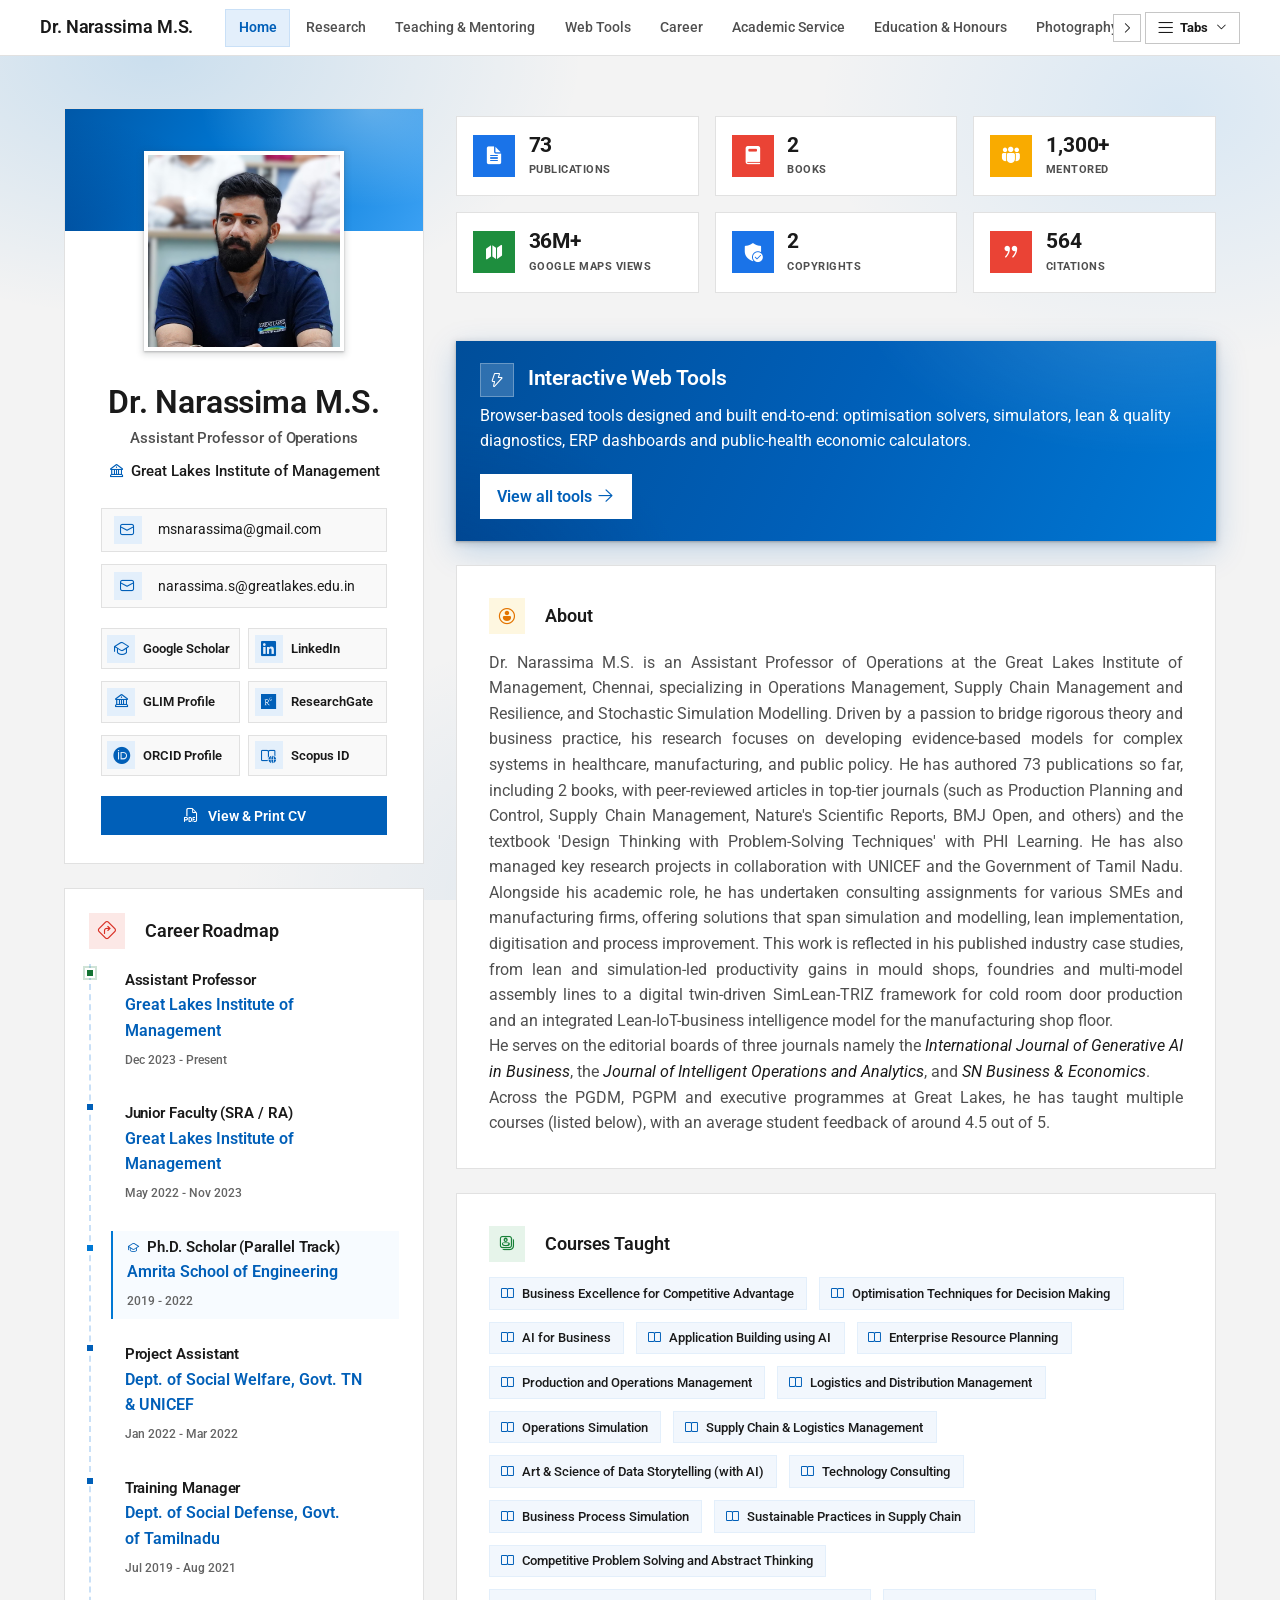
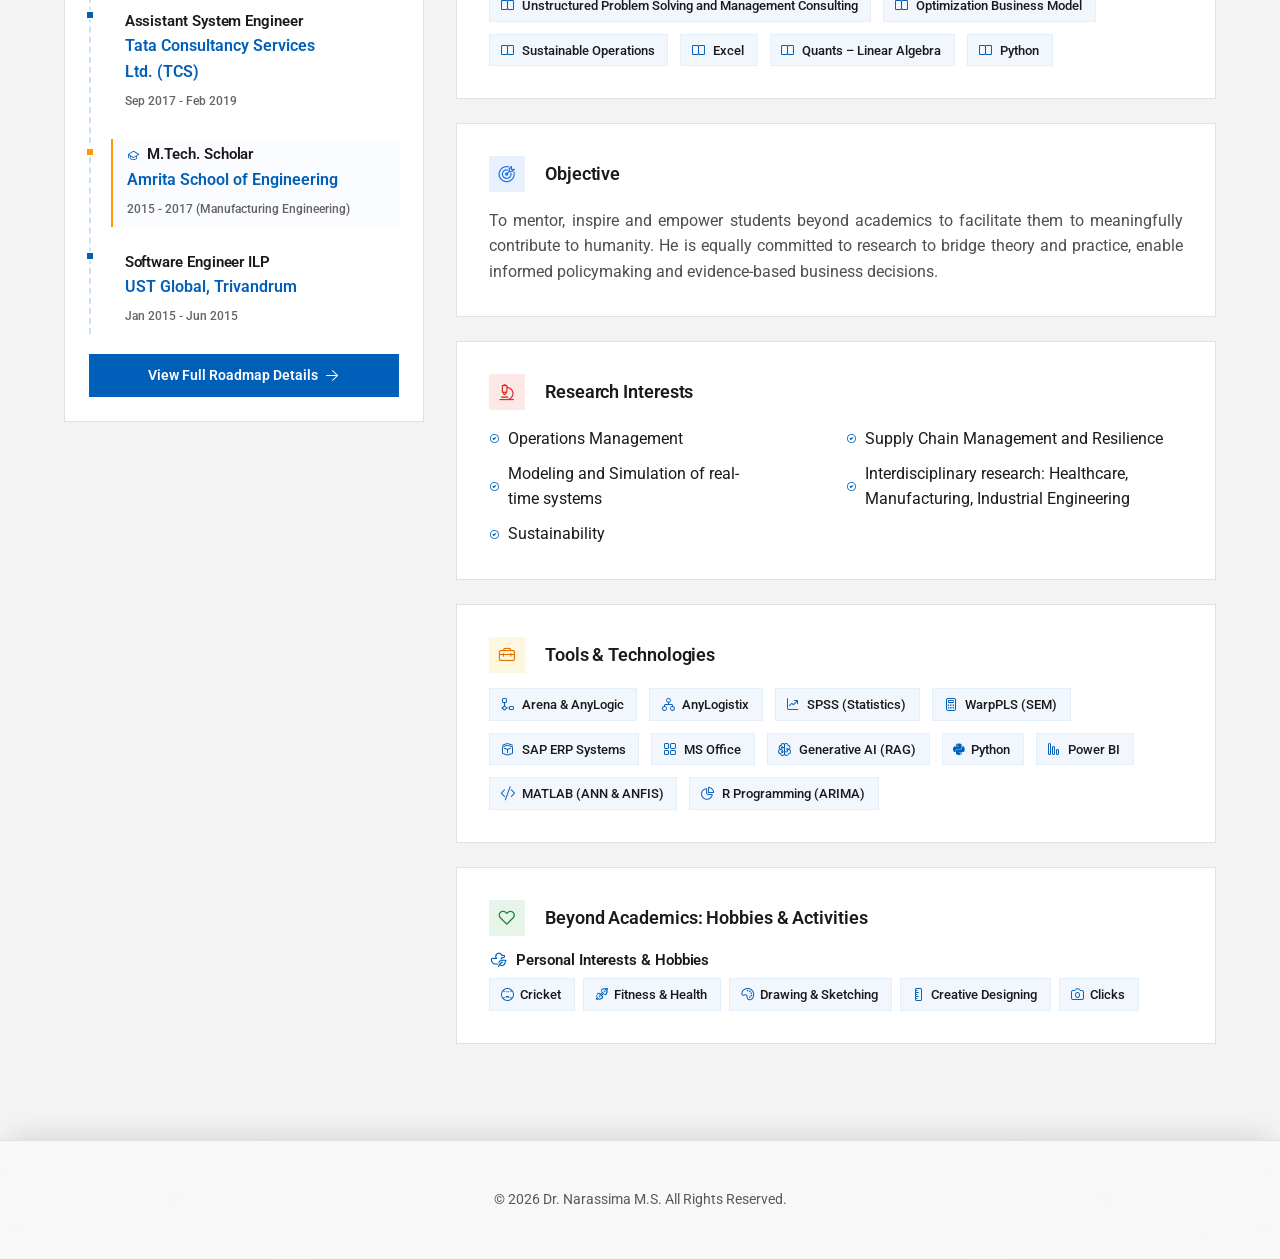
==== commit aeec5186: "chore: auto-update Google Scholar metrics" ====
--- a/index.html
+++ b/index.html
@@ -402,7 +402,7 @@
                                 <i class="fas fa-quote-right"></i>
                             </div>
                             <div>
-                                <h4 id="scholar-citations" class="stat-number" data-target="562" style="font-size: 1.3rem; font-weight: 800; color: var(--text-primary); margin: 0; line-height: 1.2;">562</h4>
+                                <h4 id="scholar-citations" class="stat-number" data-target="564" style="font-size: 1.3rem; font-weight: 800; color: var(--text-primary); margin: 0; line-height: 1.2;">564</h4>
                                 <p style="font-size: 0.7rem; color: var(--text-secondary); font-weight: 700; margin: 0.15rem 0 0; text-transform: uppercase; letter-spacing: 0.5px;">Citations</p>
                             </div>
                         </div>
@@ -565,7 +565,7 @@
                     <h3 style="font-size: 1.1rem; font-weight: 700; margin: 0 0 1rem 0; display: inline-flex; align-items: center; gap: 0.5rem; color: var(--text-primary);"><i class="fas fa-graduation-cap" style="color: var(--primary-color);"></i> Research Impact</h3>
                     <div style="display: grid; grid-template-columns: repeat(3, 1fr); gap: 0.5rem; text-align: center;">
                         <div style="background: rgba(26,115,232,0.06); padding: 0.75rem 0.25rem; border-radius: 12px; border: 1px solid rgba(26,115,232,0.1);">
-                            <div id="scholar-citations-impact" style="font-size: 1.5rem; font-weight: 700; color: var(--primary-color);">562</div>
+                            <div id="scholar-citations-impact" style="font-size: 1.5rem; font-weight: 700; color: var(--primary-color);">564</div>
                             <div style="font-size: 0.7rem; color: var(--text-secondary); text-transform: uppercase; letter-spacing: 0.5px; margin-top: 0.25rem;">Citations</div>
                         </div>
                         <div style="background: rgba(52,168,83,0.06); padding: 0.75rem 0.25rem; border-radius: 12px; border: 1px solid rgba(52,168,83,0.1);">
@@ -579,7 +579,7 @@
                     </div>
                     <div style="text-align: center; margin-top: 1rem;">
                         <a href="https://scholar.google.com/citations?user=RDFCAzYAAAAJ&hl=en" target="_blank" style="font-size: 0.8rem; font-weight: 600; color: var(--primary-color); text-decoration: none; display: inline-flex; align-items: center; gap: 0.25rem;">Google Scholar Profile <i class="fas fa-external-link-alt" style="font-size: 0.7rem;"></i></a>
-                        <div id="scholar-updated" style="font-size: 0.7rem; color: var(--text-secondary); margin-top: 0.35rem;">Updated 6 Nov 2026</div>
+                        <div id="scholar-updated" style="font-size: 0.7rem; color: var(--text-secondary); margin-top: 0.35rem;">Updated 11 Nov 2026</div>
                     </div>
                 </div>
             </div>
@@ -635,17 +635,6 @@
                     <div class="publication-list" id="copyrights-list">
                         <!-- Populated by JS -->
                     </div>
-                </div>
-            </div>
-
-            <!-- Research grant proposals -->
-            <div class="glass-card content-card" style="margin-top: 2.5rem;">
-                <div class="card-header">
-                    <i class="fas fa-file-signature"></i>
-                    <h3>Research Grant Proposals</h3>
-                </div>
-                <div id="proposals-list" style="display: grid; grid-template-columns: repeat(auto-fit, minmax(320px, 1fr)); gap: 1rem; margin-top: 1rem;">
-                    <!-- Populated by JS -->
                 </div>
             </div>
 
@@ -2273,6 +2262,6 @@
     </div>
 
     <script src="js/data.js?v=2.4.2"></script>
-    <script src="js/script.js?v=2.5.3"></script>
+    <script src="js/script.js?v=2.5.4"></script>
 </body>
 </html>
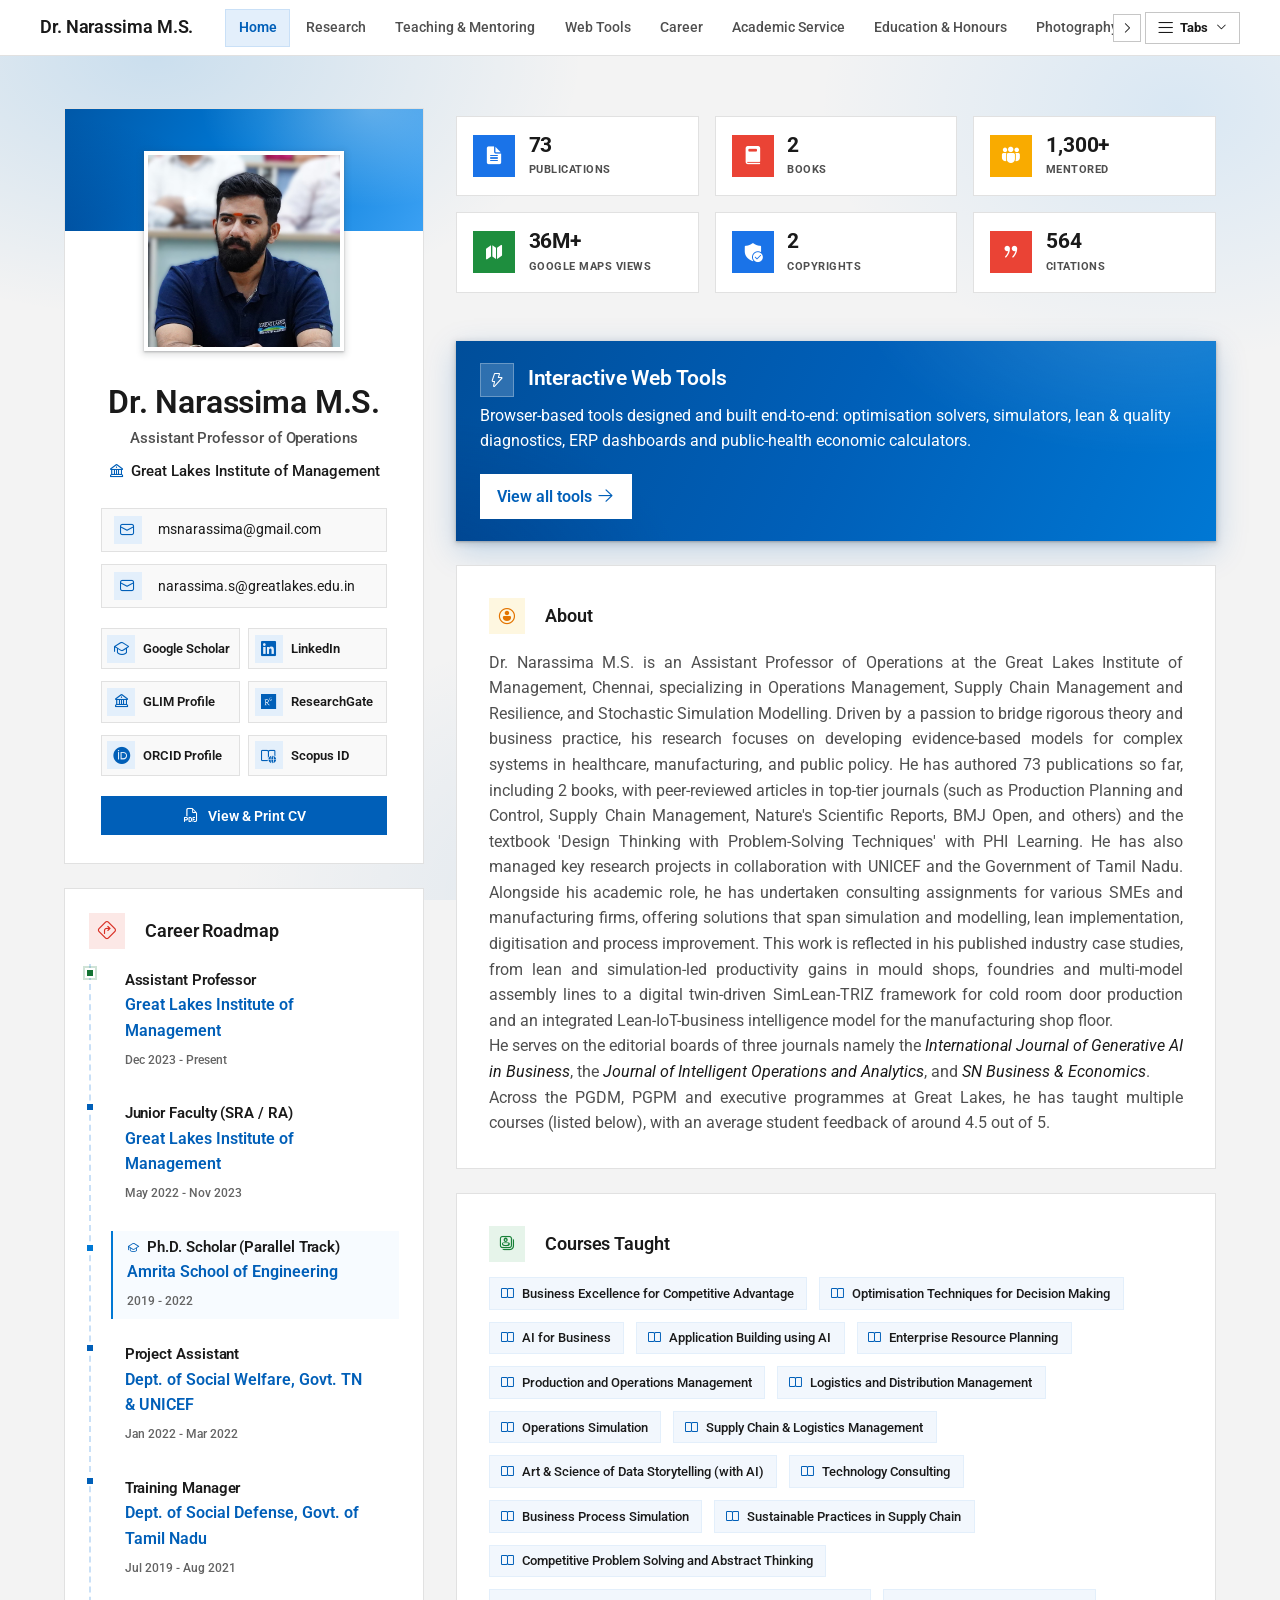
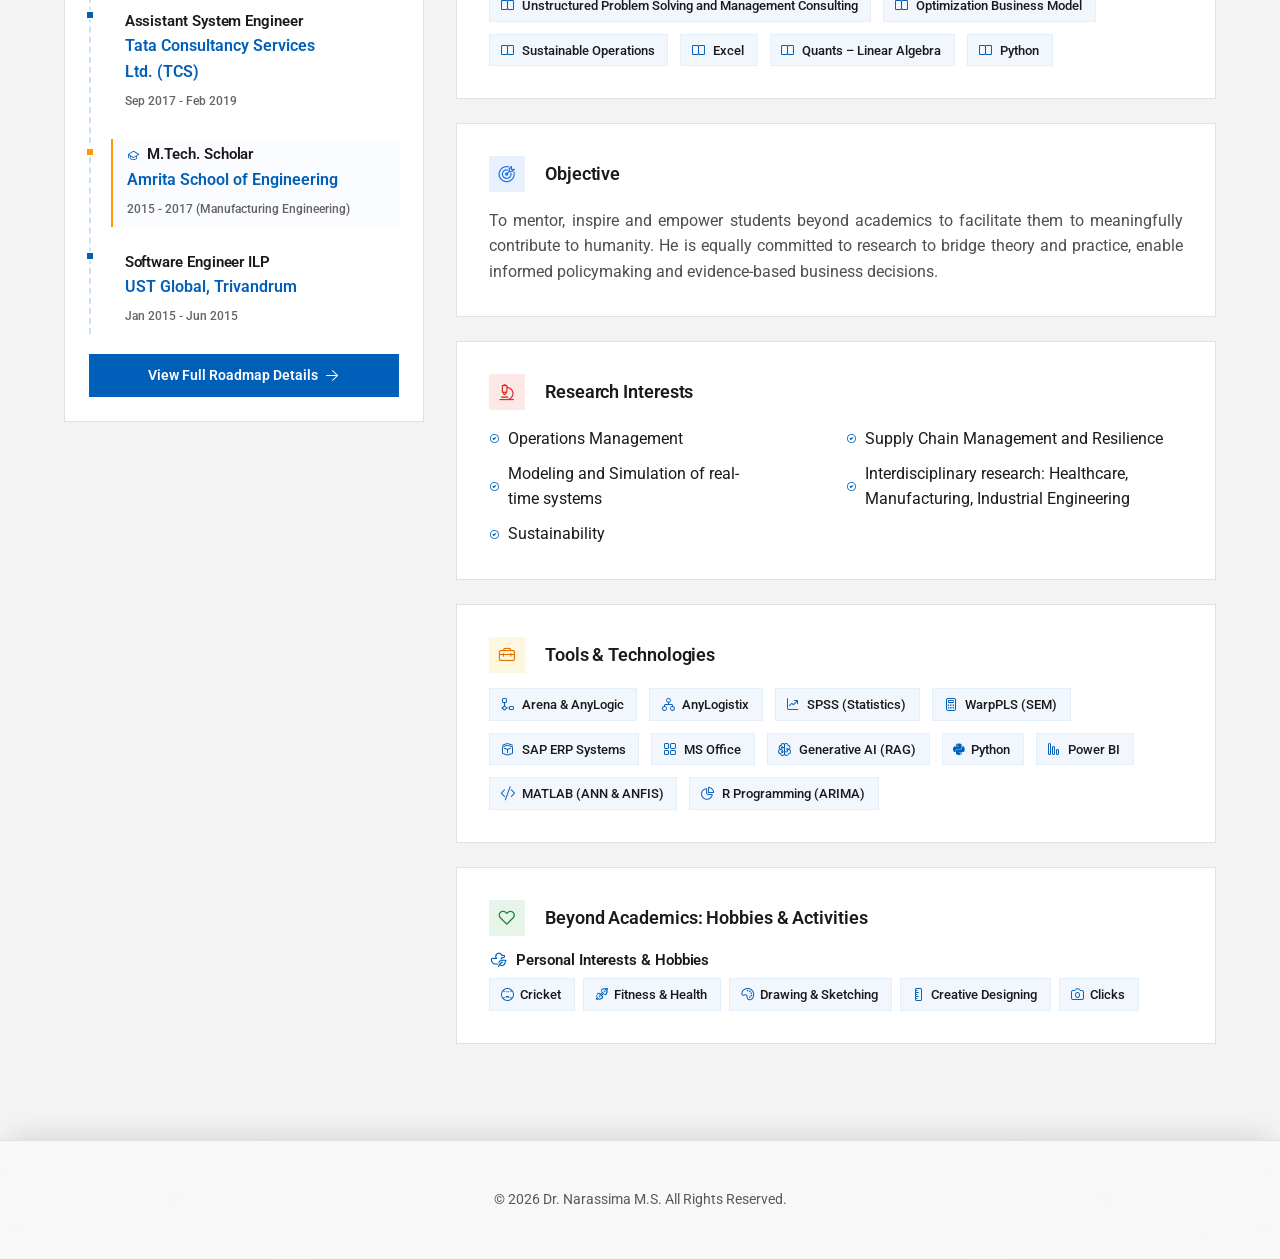
==== commit f06d1093: "Career: professional wording; CV work experience with/without responsibilities - responsibilities re" ====
--- a/index.html
+++ b/index.html
@@ -40,7 +40,7 @@
     <!-- Redesign layer (loaded last; remove this line to revert) -->
     <link rel="stylesheet" href="css/redesign.css?v=2.4.5">
     <!-- Fluent layer: Windows 11 / Microsoft Fluent 2 look (remove this line, or the theme-fluent body class, to revert) -->
-    <link rel="stylesheet" href="css/fluent.css?v=1.6.1">
+    <link rel="stylesheet" href="css/fluent.css?v=1.6.2">
     <link rel="stylesheet" href="css/fluent-icons.css?v=1.0.0">
     <meta name="theme-color" content="#0078D4">
 
@@ -302,7 +302,7 @@
                             <div class="mini-timeline-item" style="position: relative;">
                                 <div style="position: absolute; left: -1.9rem; top: 0.25rem; width: 10px; height: 10px; border-radius: 50%; background: var(--primary-color); border: 2px solid var(--surface-color);"></div>
                                 <h4 style="font-size: 0.95rem; font-weight: 700; color: var(--text-primary); margin: 0 0 0.15rem;">Training Manager</h4>
-                                <p style="font-size: 0.85rem; color: var(--primary-color); font-weight: 600; margin: 0 0 0.15rem;">Dept. of Social Defense, Govt. of Tamilnadu</p>
+                                <p style="font-size: 0.85rem; color: var(--primary-color); font-weight: 600; margin: 0 0 0.15rem;">Dept. of Social Defense, Govt. of Tamil Nadu</p>
                                 <span style="font-size: 0.75rem; color: var(--text-secondary); font-weight: 500;">Jul 2019 - Aug 2021</span>
                             </div>
 
@@ -1944,14 +1944,15 @@
                 <div class="section-underline"></div>
             </div>
 
-            <div class="glass-card content-card" style="margin-bottom: 2rem; padding: 0 0 1.5rem 0;">
-                <div class="card-header" style="padding: 2rem 2rem 1rem; margin-bottom: 0;">
-                    <i class="fas fa-briefcase"></i>
-                    <h3>Work Experience</h3>
-                </div>
-                <div id="experience-timeline">
-                    <!-- Populated by JS -->
-                </div>
+            <p class="career-lede">Roles across industry, public-sector programmes and academia, with the responsibilities behind each. Most recent first.</p>
+
+            <!-- one tile per sector; click to jump to that chapter -->
+            <div class="career-stats" id="career-stats">
+                <!-- Populated by JS -->
+            </div>
+
+            <div id="experience-timeline" class="career-timeline">
+                <!-- Populated by JS -->
             </div>
         </section>
 
@@ -2261,7 +2262,7 @@
         </div>
     </div>
 
-    <script src="js/data.js?v=2.4.2"></script>
-    <script src="js/script.js?v=2.5.4"></script>
+    <script src="js/data.js?v=2.4.4"></script>
+    <script src="js/script.js?v=2.5.6"></script>
 </body>
 </html>
--- a/css/fluent.css
+++ b/css/fluent.css
@@ -1321,3 +1321,221 @@
     #cv-content-body > div > div:first-child { break-inside: avoid; page-break-inside: avoid; }
     #cv-content-body li { break-inside: avoid; page-break-inside: avoid; }
 }
+
+/* ── 27. Career tab: sector tiles + vertical timeline ───────────────────
+   Three chapters (Academia, Public Sector & Development, Industry) on one
+   rail. Sector colours come from the Google icon palette (blue, green,
+   yellow); cards keep the site's square edges and hairline outlines. */
+.theme-fluent.theme-editorial .tone-blue   { --tone: #1A73E8; --tone-tint: #E8F0FE; --tone-ink: #1967D2; }
+.theme-fluent.theme-editorial .tone-green  { --tone: #1E8E3E; --tone-tint: #E6F4EA; --tone-ink: #137333; }
+.theme-fluent.theme-editorial .tone-yellow { --tone: #F9AB00; --tone-tint: #FEF7E0; --tone-ink: #B06000; }
+
+.theme-fluent.theme-editorial .career-lede {
+    max-width: 760px;
+    margin: -0.5rem auto 1.75rem;
+    text-align: center;
+    color: var(--fl-text-2);
+    font-size: 1rem;
+    line-height: 1.6;
+}
+.theme-fluent.theme-editorial .career-stats {
+    display: grid;
+    grid-template-columns: repeat(auto-fit, minmax(240px, 1fr));
+    gap: 1rem;
+    max-width: 1000px;
+    margin: 0 auto 2.25rem;
+}
+.theme-fluent.theme-editorial .career-stat:is(*, #z#z) {
+    display: flex;
+    align-items: center;
+    gap: 0.9rem;
+    width: 100%;
+    padding: 1rem 1.15rem;
+    text-align: left;
+    cursor: pointer;
+    font: inherit;
+    background: #FFFFFF !important;
+    border: 1px solid var(--fl-stroke) !important;
+    border-top: 3px solid var(--tone) !important;
+    box-shadow: none !important;
+    transition: transform 240ms cubic-bezier(0.1, 0.9, 0.2, 1), box-shadow 240ms cubic-bezier(0.1, 0.9, 0.2, 1), border-color 150ms linear !important;
+}
+.theme-fluent.theme-editorial .career-stat:is(:hover, :focus-visible):is(*, #z#z) {
+    transform: translateY(-2px) !important;
+    box-shadow: var(--fl-lift-shadow) !important;
+}
+.theme-fluent.theme-editorial .career-stat-icon {
+    width: 44px; height: 44px; flex: none;
+    display: inline-flex; align-items: center; justify-content: center;
+    background: var(--tone); color: #FFFFFF; font-size: 1.15rem;
+}
+.theme-fluent.theme-editorial .career-stat-icon i { color: #FFFFFF !important; }
+.theme-fluent.theme-editorial .career-stat-text { display: flex; flex-direction: column; gap: 0.15rem; min-width: 0; }
+.theme-fluent.theme-editorial .career-stat-name { font-weight: 600; font-size: 0.98rem; color: var(--fl-text-1); }
+.theme-fluent.theme-editorial .career-stat-meta { font-size: 0.85rem; color: var(--fl-text-3); }
+
+/* rail: 2px line at x = 13px; dots and chapter icons centre on x = 14px */
+.theme-fluent.theme-editorial .career-timeline {
+    position: relative;
+    max-width: 1000px;
+    margin: 0 auto;
+    padding-left: 40px;
+}
+.theme-fluent.theme-editorial .career-timeline::before {
+    content: "";
+    position: absolute;
+    left: 13px; top: 14px; bottom: 14px;
+    width: 2px;
+    background: var(--fl-stroke);
+}
+.theme-fluent.theme-editorial .career-chapter {
+    position: relative;
+    display: flex;
+    align-items: center;
+    gap: 0.6rem;
+    margin: 2rem 0 1rem;
+    min-height: 28px;
+    font-size: 0.82rem;
+    font-weight: 700;
+    letter-spacing: 0.08em;
+    text-transform: uppercase;
+    color: var(--tone-ink);
+    scroll-margin-top: 96px;
+}
+.theme-fluent.theme-editorial .career-chapter:first-child { margin-top: 0; }
+.theme-fluent.theme-editorial .career-chapter-icon {
+    position: absolute;
+    left: -40px; top: 0;
+    width: 28px; height: 28px;
+    display: inline-flex; align-items: center; justify-content: center;
+    background: var(--tone); color: #FFFFFF; font-size: 0.85rem;
+    box-shadow: 0 0 0 4px var(--fl-canvas);
+}
+.theme-fluent.theme-editorial .career-chapter-icon i { color: #FFFFFF !important; }
+
+.theme-fluent.theme-editorial .career-card {
+    position: relative;
+    margin-bottom: 1rem;
+    padding: 1.25rem 1.5rem 1.35rem;
+    background: #FFFFFF;
+    border: 1px solid var(--fl-stroke);
+    border-left: 3px solid var(--tone);
+    transition: transform 240ms cubic-bezier(0.1, 0.9, 0.2, 1), box-shadow 240ms cubic-bezier(0.1, 0.9, 0.2, 1), border-color 150ms linear;
+}
+.theme-fluent.theme-editorial .career-card:hover {
+    transform: translateY(-2px);
+    box-shadow: var(--fl-lift-shadow);
+    border-top-color: var(--fl-tint-3);
+    border-right-color: var(--fl-tint-3);
+    border-bottom-color: var(--fl-tint-3);
+}
+.theme-fluent.theme-editorial .career-dot {
+    position: absolute;
+    left: -35px;           /* 3px border + 40px gutter, centred on the rail */
+    top: 1.55rem;
+    width: 12px; height: 12px;
+    background: #FFFFFF;
+    border: 3px solid var(--tone);
+}
+.theme-fluent.theme-editorial .career-head {
+    display: flex;
+    flex-wrap: wrap;
+    align-items: flex-start;
+    justify-content: space-between;
+    gap: 0.5rem 1rem;
+}
+.theme-fluent.theme-editorial .career-title {
+    margin: 0;
+    font-family: var(--fl-font-display) !important;
+    font-size: 1.15rem !important;
+    font-weight: 600 !important;
+    color: var(--fl-text-1) !important;
+}
+.theme-fluent.theme-editorial .career-org { margin-top: 0.15rem; font-size: 0.95rem; font-weight: 500; color: var(--tone-ink); }
+.theme-fluent.theme-editorial .career-dates {
+    flex: none;
+    padding: 0.25rem 0.65rem;
+    font-size: 0.8rem;
+    font-weight: 600;
+    white-space: nowrap;
+    color: var(--tone-ink);
+    background: var(--tone-tint);
+}
+.theme-fluent.theme-editorial .career-summary { margin: 0.6rem 0 0; font-size: 0.93rem; color: var(--fl-text-2); }
+.theme-fluent.theme-editorial .career-client {
+    display: inline-flex; align-items: center; gap: 0.4rem;
+    margin-top: 0.7rem;
+    padding: 0.22rem 0.6rem;
+    font-size: 0.84rem;
+    color: var(--fl-text-2);
+    border: 1px solid var(--fl-stroke);
+}
+.theme-fluent.theme-editorial .career-client i { color: var(--tone-ink) !important; }
+.theme-fluent.theme-editorial .career-client strong { color: var(--fl-text-1); font-weight: 600; }
+.theme-fluent.theme-editorial .career-steps {
+    list-style: none;
+    display: flex;
+    flex-wrap: wrap;
+    align-items: center;
+    gap: 0.5rem;
+    margin: 0.85rem 0 0;
+    padding: 0;
+}
+.theme-fluent.theme-editorial .career-steps li {
+    display: inline-flex; align-items: baseline; gap: 0.5rem;
+    padding: 0.35rem 0.7rem;
+    font-size: 0.86rem;
+    border: 1px solid var(--fl-stroke);
+    background: var(--fl-surface-2);
+}
+.theme-fluent.theme-editorial .career-steps li strong { color: var(--fl-text-1); font-weight: 600; }
+.theme-fluent.theme-editorial .career-steps li span { color: var(--fl-text-3); font-size: 0.8rem; }
+.theme-fluent.theme-editorial .career-steps li + li::before {
+    content: "\2192";
+    margin: 0 0.4rem 0 -1.25rem;
+    color: var(--tone-ink);
+    font-weight: 700;
+}
+.theme-fluent.theme-editorial .career-steps li + li { margin-left: 0.85rem; }
+.theme-fluent.theme-editorial .career-resp-label {
+    margin: 1.1rem 0 0.55rem;
+    font-size: 0.72rem !important;
+    font-weight: 700 !important;
+    letter-spacing: 0.08em;
+    text-transform: uppercase;
+    color: var(--fl-text-3) !important;
+}
+.theme-fluent.theme-editorial .career-resp {
+    list-style: none;
+    margin: 0;
+    padding: 0;
+    display: grid;
+    grid-template-columns: repeat(auto-fit, minmax(300px, 1fr));
+    gap: 0.5rem 1.75rem;
+}
+.theme-fluent.theme-editorial .career-resp li {
+    position: relative;
+    padding-left: 1.15rem;
+    font-size: 0.93rem;
+    line-height: 1.55;
+    color: var(--fl-text-1);
+    text-align: left;
+}
+.theme-fluent.theme-editorial .career-resp li::before {
+    content: "";
+    position: absolute;
+    left: 0; top: 0.6em;
+    width: 6px; height: 6px;
+    background: var(--tone);
+}
+@media (max-width: 640px) {
+    .theme-fluent.theme-editorial .career-timeline { padding-left: 34px; }
+    .theme-fluent.theme-editorial .career-timeline::before { left: 10px; }
+    .theme-fluent.theme-editorial .career-chapter-icon { left: -35px; width: 24px; height: 24px; font-size: 0.75rem; }   /* centre 11px = rail */
+    .theme-fluent.theme-editorial .career-dot { left: -31px; width: 10px; height: 10px; }   /* 3px border + 34px gutter */
+    .theme-fluent.theme-editorial .career-card { padding: 1rem 1.1rem 1.1rem; }
+    .theme-fluent.theme-editorial .career-resp { grid-template-columns: 1fr; }
+}
+@media (prefers-reduced-motion: reduce) {
+    .theme-fluent.theme-editorial :is(.career-card, .career-stat):hover:is(*, #z#z) { transform: none !important; }
+}
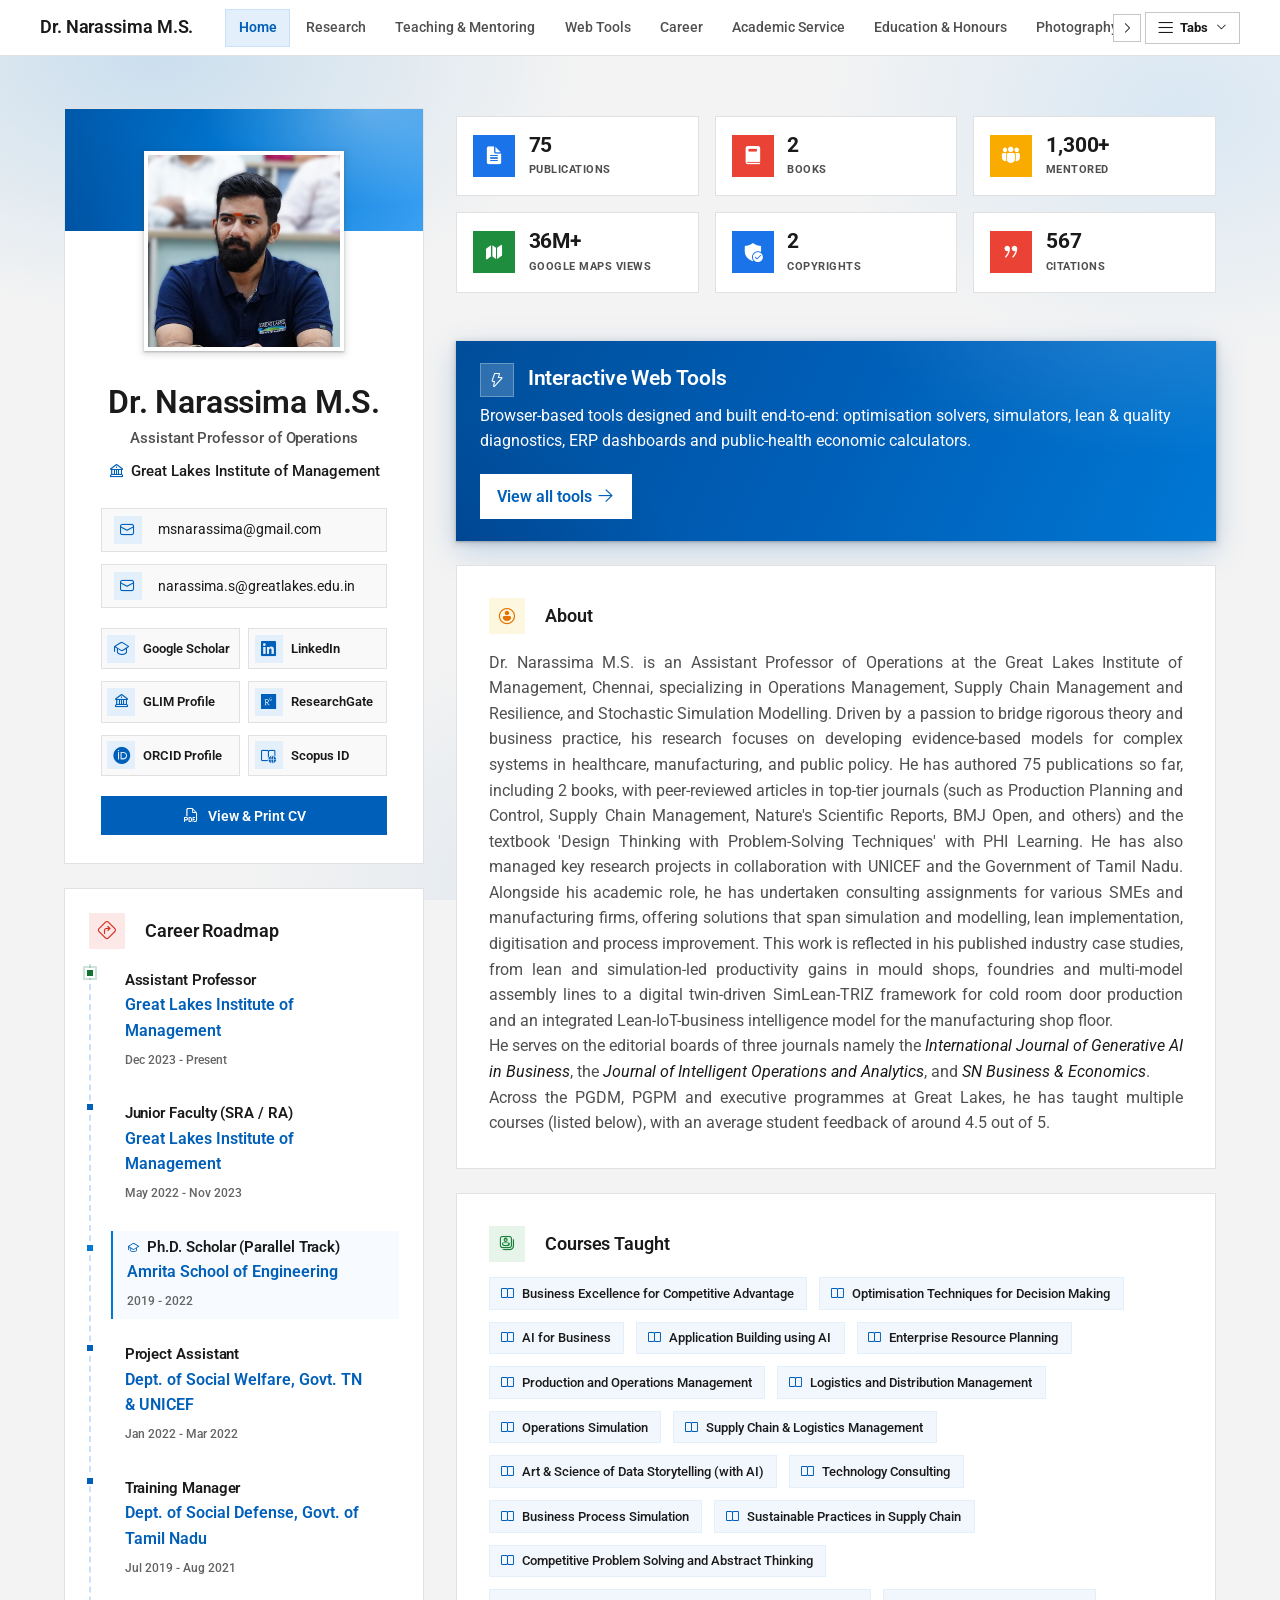
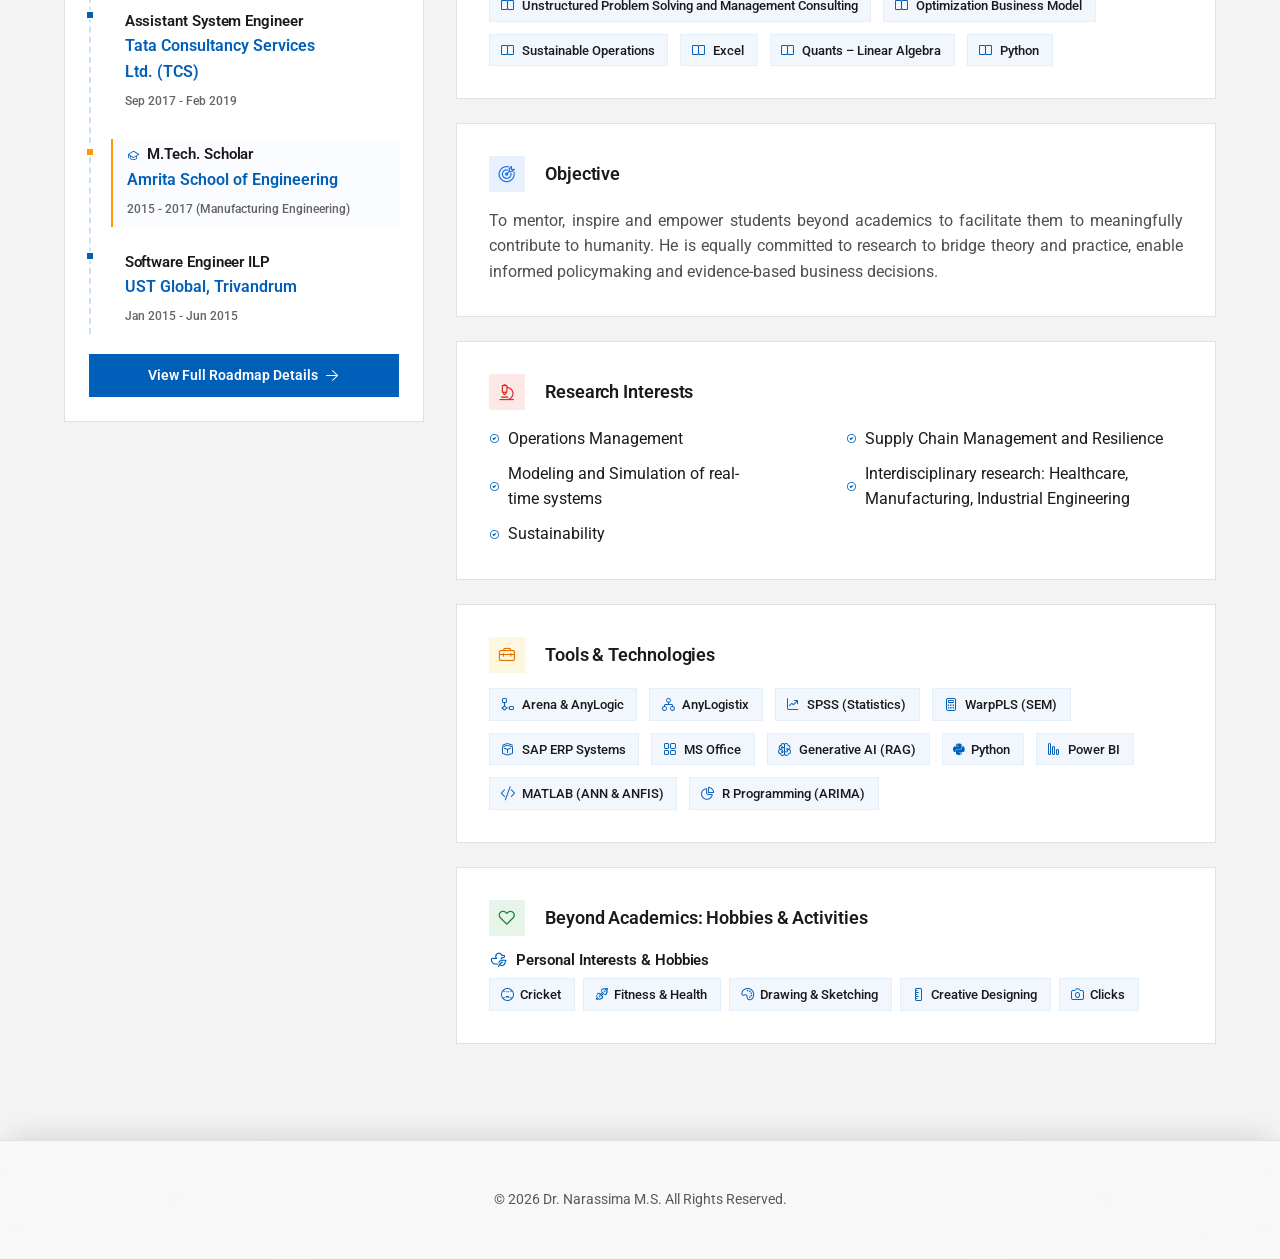
==== commit bb1e2eca: "Add BSE green bonds and SBR organic food papers; 75 publications; Scholar refresh - Journals: Elango" ====
--- a/index.html
+++ b/index.html
@@ -347,7 +347,7 @@
                                 <i class="fas fa-file-invoice"></i>
                             </div>
                             <div>
-                                <h4 class="stat-number" data-target="73" style="font-size: 1.3rem; font-weight: 800; color: var(--text-primary); margin: 0; line-height: 1.2;">73</h4>
+                                <h4 class="stat-number" data-target="75" style="font-size: 1.3rem; font-weight: 800; color: var(--text-primary); margin: 0; line-height: 1.2;">75</h4>
                                 <p style="font-size: 0.7rem; color: var(--text-secondary); font-weight: 700; margin: 0.15rem 0 0; text-transform: uppercase; letter-spacing: 0.5px;">Publications</p>
                             </div>
                         </div>
@@ -402,7 +402,7 @@
                                 <i class="fas fa-quote-right"></i>
                             </div>
                             <div>
-                                <h4 id="scholar-citations" class="stat-number" data-target="564" style="font-size: 1.3rem; font-weight: 800; color: var(--text-primary); margin: 0; line-height: 1.2;">564</h4>
+                                <h4 id="scholar-citations" class="stat-number" data-target="567" style="font-size: 1.3rem; font-weight: 800; color: var(--text-primary); margin: 0; line-height: 1.2;">567</h4>
                                 <p style="font-size: 0.7rem; color: var(--text-secondary); font-weight: 700; margin: 0.15rem 0 0; text-transform: uppercase; letter-spacing: 0.5px;">Citations</p>
                             </div>
                         </div>
@@ -424,7 +424,7 @@
                             <i class="fas fa-user-circle"></i>
                             <h3>About</h3>
                         </div>
-                        <p>Dr. Narassima M.S. is an Assistant Professor of Operations at the Great Lakes Institute of Management, Chennai, specializing in Operations Management, Supply Chain Management and Resilience, and Stochastic Simulation Modelling. Driven by a passion to bridge rigorous theory and business practice, his research focuses on developing evidence-based models for complex systems in healthcare, manufacturing, and public policy. He has authored 73 publications so far, including 2 books, with peer-reviewed articles in top-tier journals (such as Production Planning and Control, Supply Chain Management, Nature's Scientific Reports, BMJ Open, and others) and the textbook 'Design Thinking with Problem-Solving Techniques' with PHI Learning. He has also managed key research projects in collaboration with UNICEF and the Government of Tamil Nadu. Alongside his academic role, he has undertaken consulting assignments for various SMEs and manufacturing firms, offering solutions that span simulation and modelling, lean implementation, digitisation and process improvement. This work is reflected in his published industry case studies, from lean and simulation-led productivity gains in mould shops, foundries and multi-model assembly lines to a digital twin-driven SimLean-TRIZ framework for cold room door production and an integrated Lean-IoT-business intelligence model for the manufacturing shop floor.</p>
+                        <p>Dr. Narassima M.S. is an Assistant Professor of Operations at the Great Lakes Institute of Management, Chennai, specializing in Operations Management, Supply Chain Management and Resilience, and Stochastic Simulation Modelling. Driven by a passion to bridge rigorous theory and business practice, his research focuses on developing evidence-based models for complex systems in healthcare, manufacturing, and public policy. He has authored 75 publications so far, including 2 books, with peer-reviewed articles in top-tier journals (such as Production Planning and Control, Supply Chain Management, Nature's Scientific Reports, BMJ Open, and others) and the textbook 'Design Thinking with Problem-Solving Techniques' with PHI Learning. He has also managed key research projects in collaboration with UNICEF and the Government of Tamil Nadu. Alongside his academic role, he has undertaken consulting assignments for various SMEs and manufacturing firms, offering solutions that span simulation and modelling, lean implementation, digitisation and process improvement. This work is reflected in his published industry case studies, from lean and simulation-led productivity gains in mould shops, foundries and multi-model assembly lines to a digital twin-driven SimLean-TRIZ framework for cold room door production and an integrated Lean-IoT-business intelligence model for the manufacturing shop floor.</p>
                         <p>He serves on the editorial boards of three journals namely the <em>International Journal of Generative AI in Business</em>, the <em>Journal of Intelligent Operations and Analytics</em>, and <em>SN Business &amp; Economics</em>.</p>
                         <p>Across the PGDM, PGPM and executive programmes at Great Lakes, he has taught multiple courses (listed below), with an average student feedback of around 4.5 out of 5.</p>
                     </div>
@@ -565,7 +565,7 @@
                     <h3 style="font-size: 1.1rem; font-weight: 700; margin: 0 0 1rem 0; display: inline-flex; align-items: center; gap: 0.5rem; color: var(--text-primary);"><i class="fas fa-graduation-cap" style="color: var(--primary-color);"></i> Research Impact</h3>
                     <div style="display: grid; grid-template-columns: repeat(3, 1fr); gap: 0.5rem; text-align: center;">
                         <div style="background: rgba(26,115,232,0.06); padding: 0.75rem 0.25rem; border-radius: 12px; border: 1px solid rgba(26,115,232,0.1);">
-                            <div id="scholar-citations-impact" style="font-size: 1.5rem; font-weight: 700; color: var(--primary-color);">564</div>
+                            <div id="scholar-citations-impact" style="font-size: 1.5rem; font-weight: 700; color: var(--primary-color);">567</div>
                             <div style="font-size: 0.7rem; color: var(--text-secondary); text-transform: uppercase; letter-spacing: 0.5px; margin-top: 0.25rem;">Citations</div>
                         </div>
                         <div style="background: rgba(52,168,83,0.06); padding: 0.75rem 0.25rem; border-radius: 12px; border: 1px solid rgba(52,168,83,0.1);">
@@ -579,7 +579,7 @@
                     </div>
                     <div style="text-align: center; margin-top: 1rem;">
                         <a href="https://scholar.google.com/citations?user=RDFCAzYAAAAJ&hl=en" target="_blank" style="font-size: 0.8rem; font-weight: 600; color: var(--primary-color); text-decoration: none; display: inline-flex; align-items: center; gap: 0.25rem;">Google Scholar Profile <i class="fas fa-external-link-alt" style="font-size: 0.7rem;"></i></a>
-                        <div id="scholar-updated" style="font-size: 0.7rem; color: var(--text-secondary); margin-top: 0.35rem;">Updated 11 Nov 2026</div>
+                        <div id="scholar-updated" style="font-size: 0.7rem; color: var(--text-secondary); margin-top: 0.35rem;">Updated 14 Nov 2026</div>
                     </div>
                 </div>
             </div>
@@ -2262,7 +2262,7 @@
         </div>
     </div>
 
-    <script src="js/data.js?v=2.4.4"></script>
-    <script src="js/script.js?v=2.5.6"></script>
+    <script src="js/data.js?v=2.4.5"></script>
+    <script src="js/script.js?v=2.5.7"></script>
 </body>
 </html>
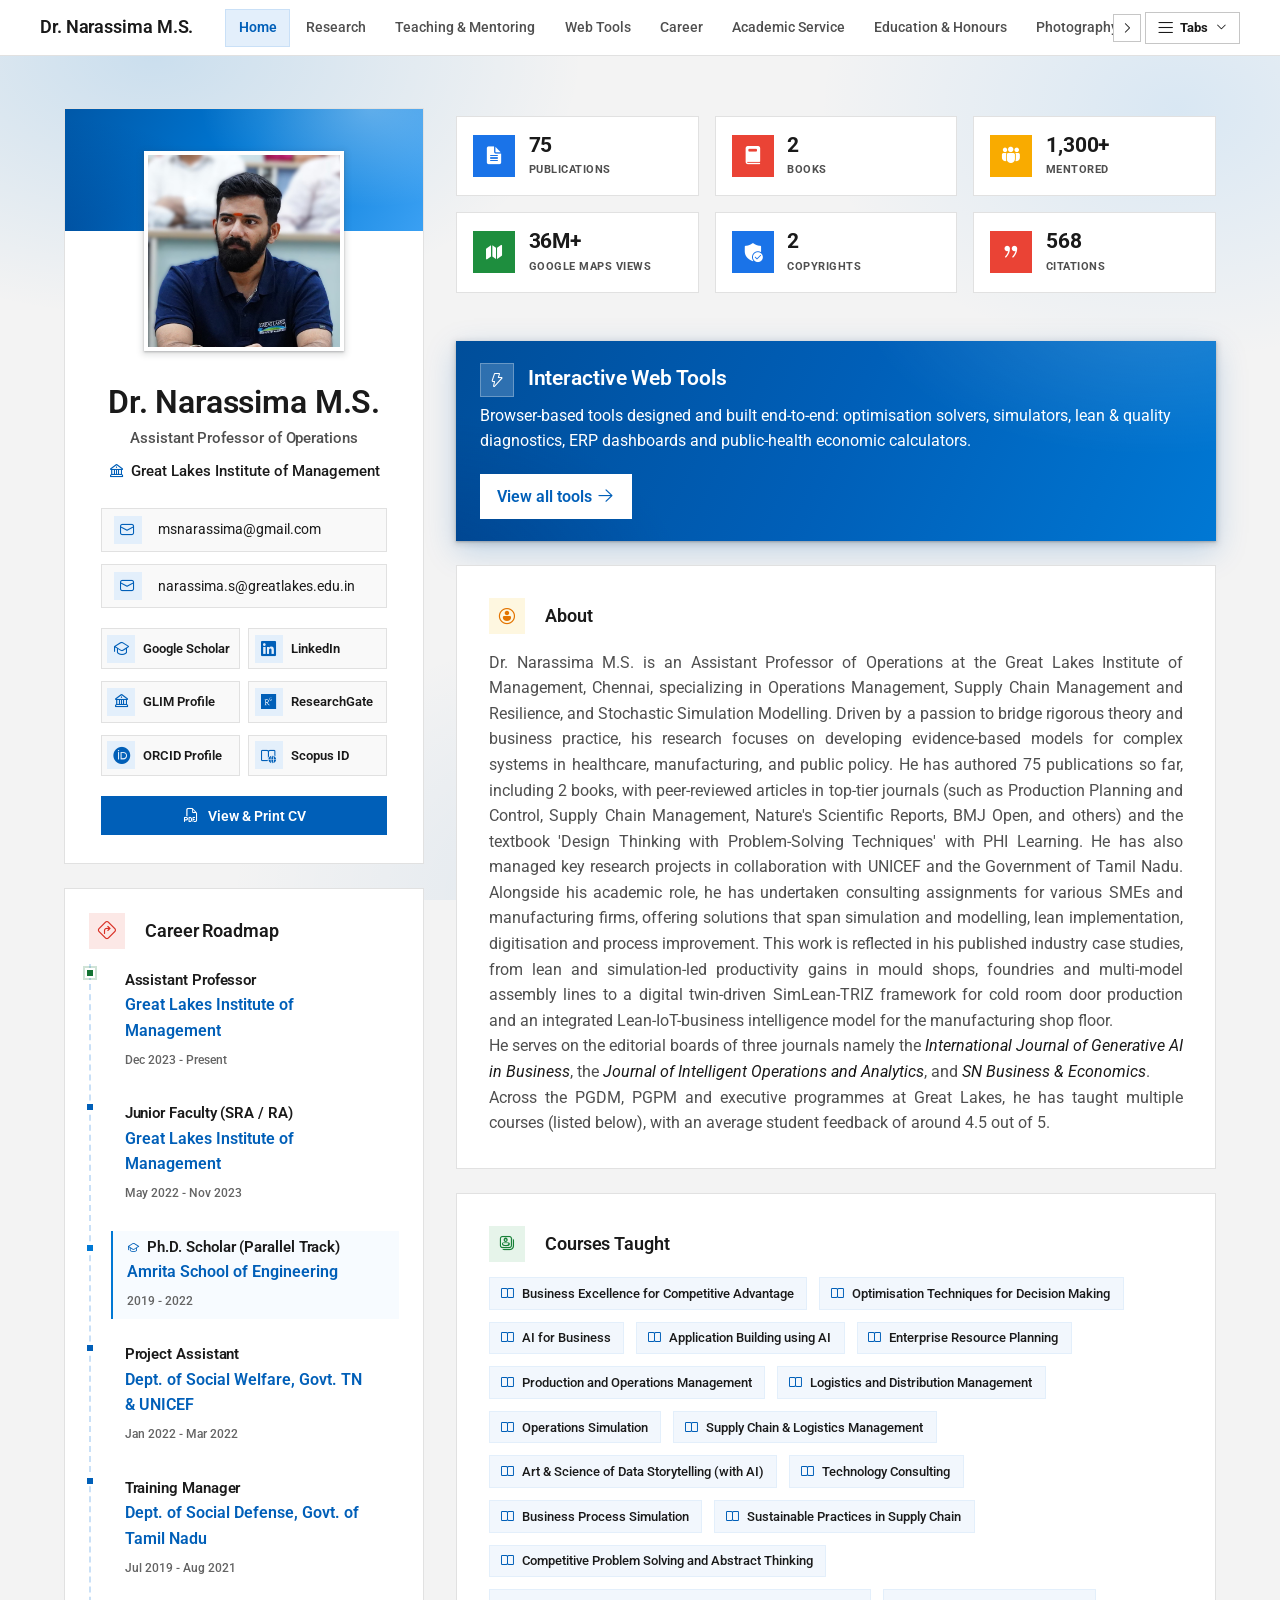
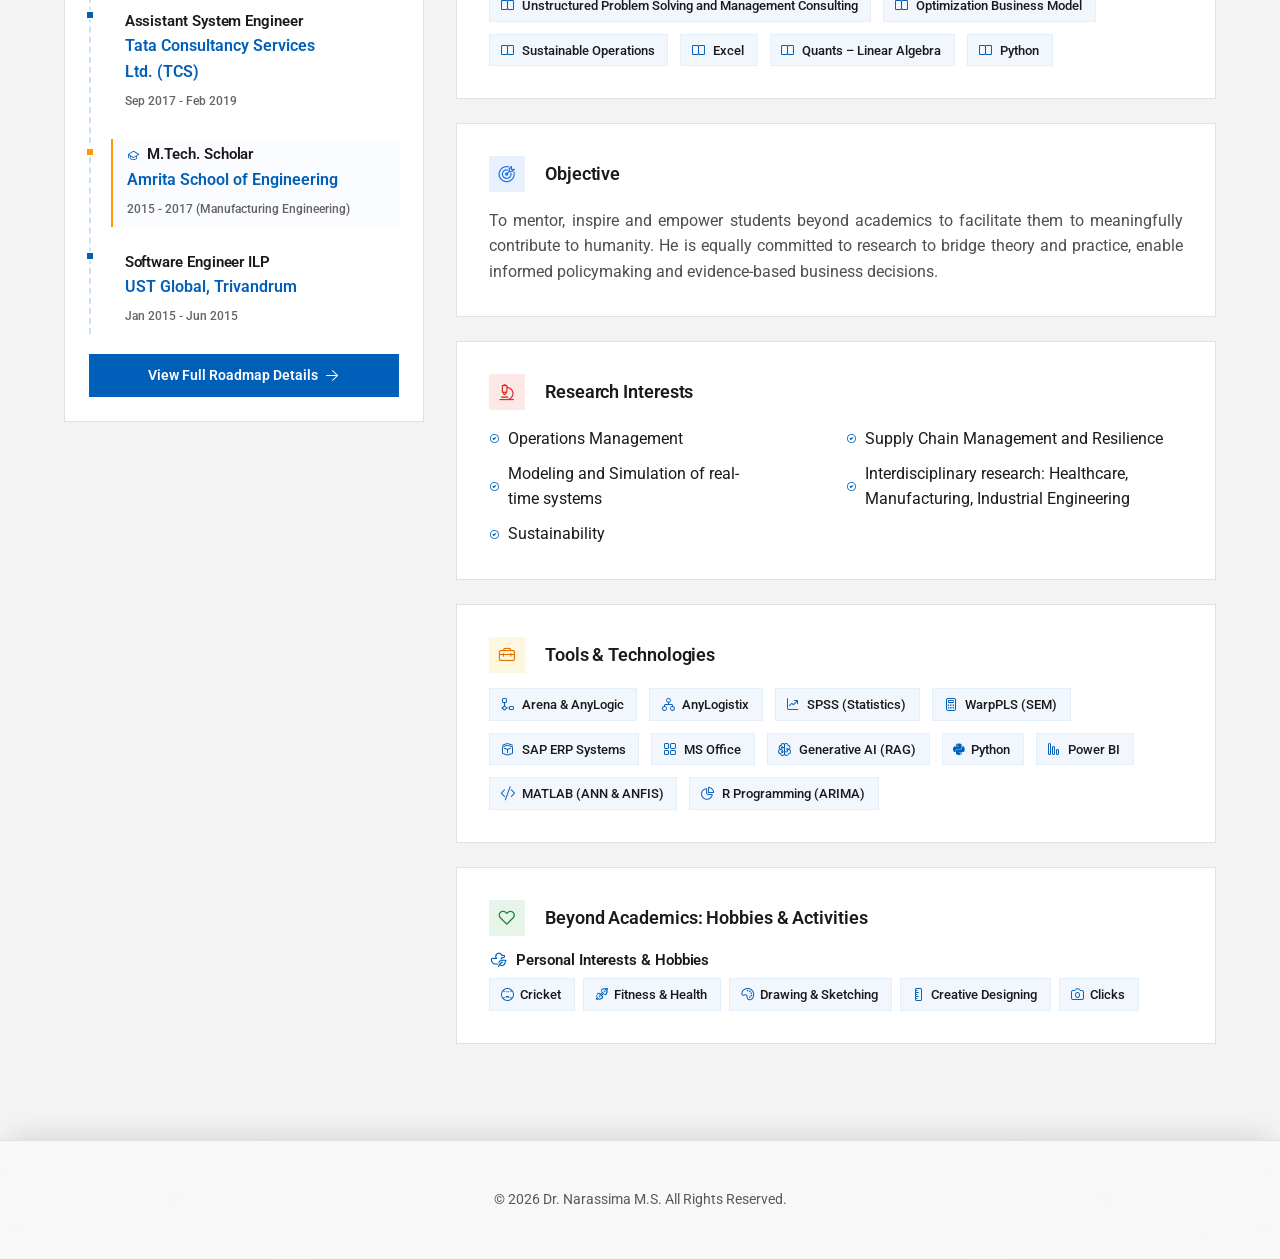
==== commit 28a0d0e2: "chore: auto-update Google Scholar metrics" ====
--- a/index.html
+++ b/index.html
@@ -402,7 +402,7 @@
                                 <i class="fas fa-quote-right"></i>
                             </div>
                             <div>
-                                <h4 id="scholar-citations" class="stat-number" data-target="567" style="font-size: 1.3rem; font-weight: 800; color: var(--text-primary); margin: 0; line-height: 1.2;">567</h4>
+                                <h4 id="scholar-citations" class="stat-number" data-target="568" style="font-size: 1.3rem; font-weight: 800; color: var(--text-primary); margin: 0; line-height: 1.2;">568</h4>
                                 <p style="font-size: 0.7rem; color: var(--text-secondary); font-weight: 700; margin: 0.15rem 0 0; text-transform: uppercase; letter-spacing: 0.5px;">Citations</p>
                             </div>
                         </div>
@@ -565,7 +565,7 @@
                     <h3 style="font-size: 1.1rem; font-weight: 700; margin: 0 0 1rem 0; display: inline-flex; align-items: center; gap: 0.5rem; color: var(--text-primary);"><i class="fas fa-graduation-cap" style="color: var(--primary-color);"></i> Research Impact</h3>
                     <div style="display: grid; grid-template-columns: repeat(3, 1fr); gap: 0.5rem; text-align: center;">
                         <div style="background: rgba(26,115,232,0.06); padding: 0.75rem 0.25rem; border-radius: 12px; border: 1px solid rgba(26,115,232,0.1);">
-                            <div id="scholar-citations-impact" style="font-size: 1.5rem; font-weight: 700; color: var(--primary-color);">567</div>
+                            <div id="scholar-citations-impact" style="font-size: 1.5rem; font-weight: 700; color: var(--primary-color);">568</div>
                             <div style="font-size: 0.7rem; color: var(--text-secondary); text-transform: uppercase; letter-spacing: 0.5px; margin-top: 0.25rem;">Citations</div>
                         </div>
                         <div style="background: rgba(52,168,83,0.06); padding: 0.75rem 0.25rem; border-radius: 12px; border: 1px solid rgba(52,168,83,0.1);">
@@ -579,7 +579,7 @@
                     </div>
                     <div style="text-align: center; margin-top: 1rem;">
                         <a href="https://scholar.google.com/citations?user=RDFCAzYAAAAJ&hl=en" target="_blank" style="font-size: 0.8rem; font-weight: 600; color: var(--primary-color); text-decoration: none; display: inline-flex; align-items: center; gap: 0.25rem;">Google Scholar Profile <i class="fas fa-external-link-alt" style="font-size: 0.7rem;"></i></a>
-                        <div id="scholar-updated" style="font-size: 0.7rem; color: var(--text-secondary); margin-top: 0.35rem;">Updated 14 Nov 2026</div>
+                        <div id="scholar-updated" style="font-size: 0.7rem; color: var(--text-secondary); margin-top: 0.35rem;">Updated 18 Nov 2026</div>
                     </div>
                 </div>
             </div>
